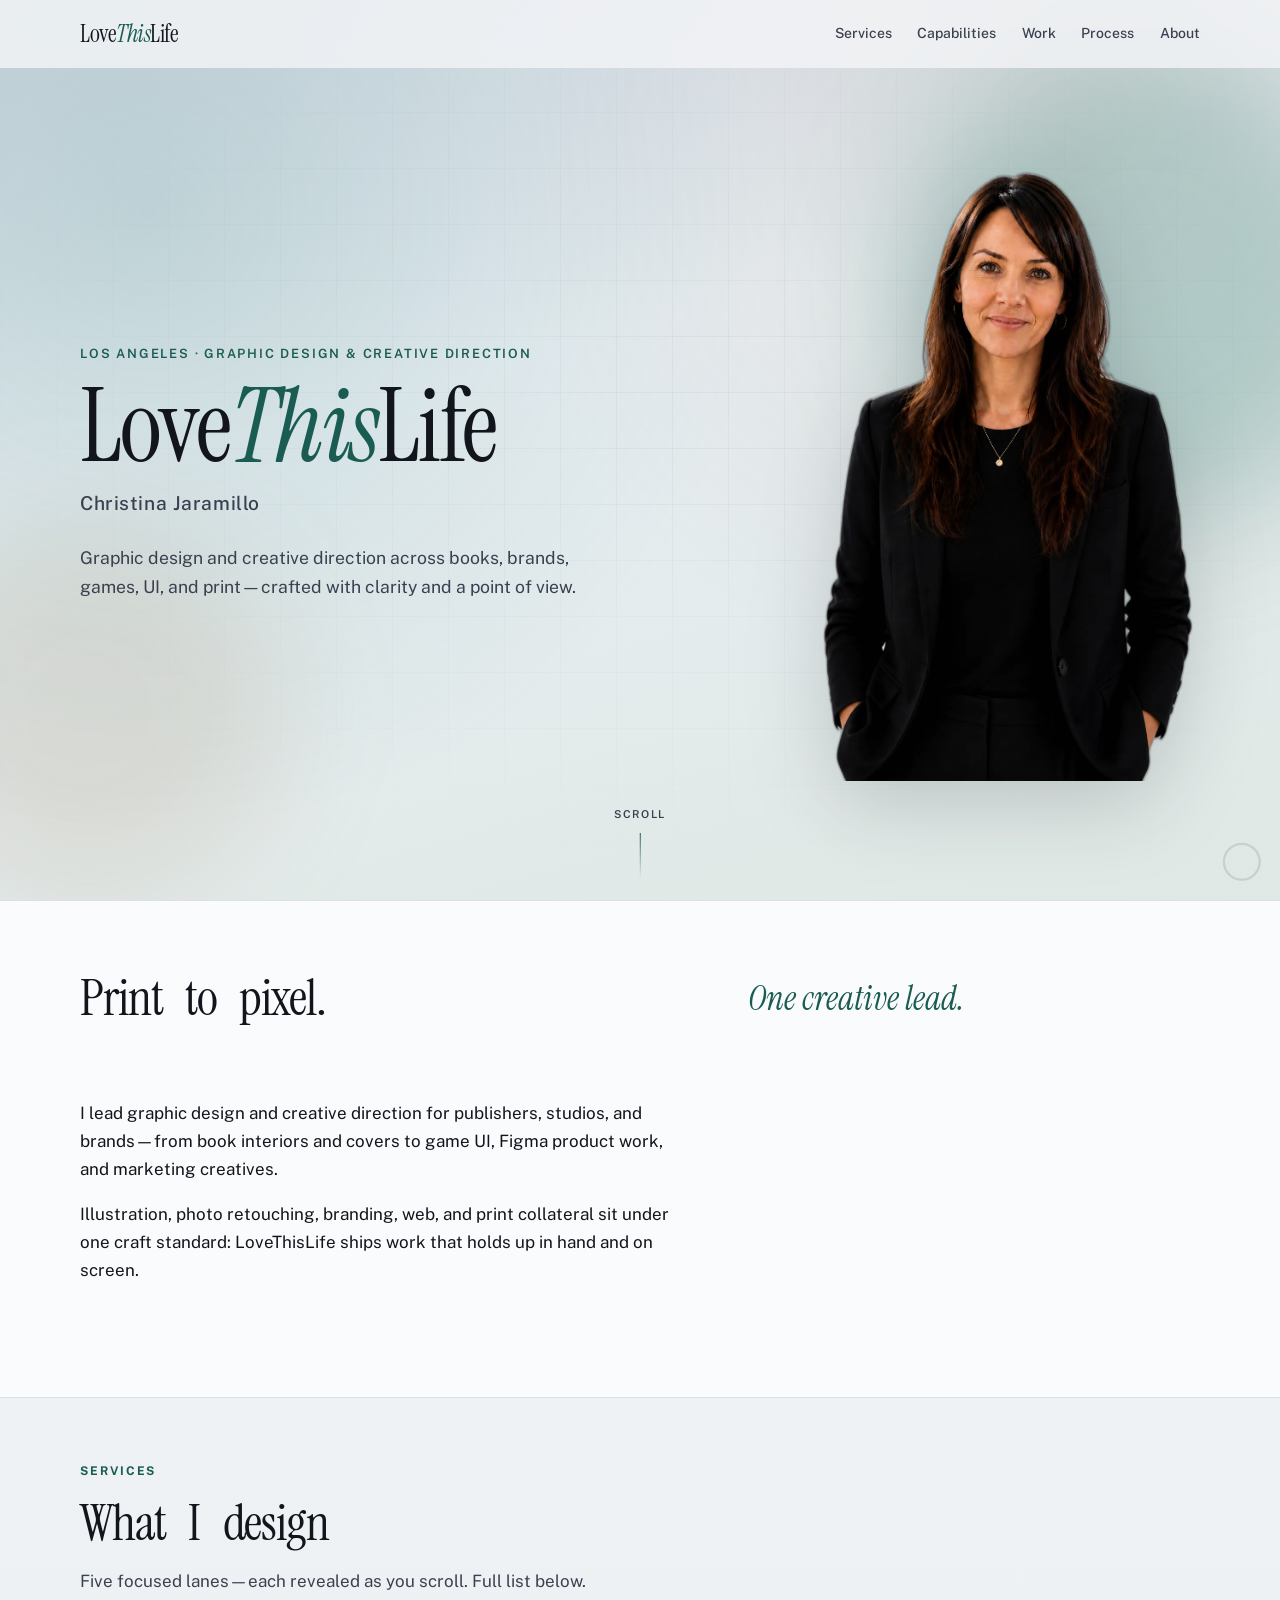
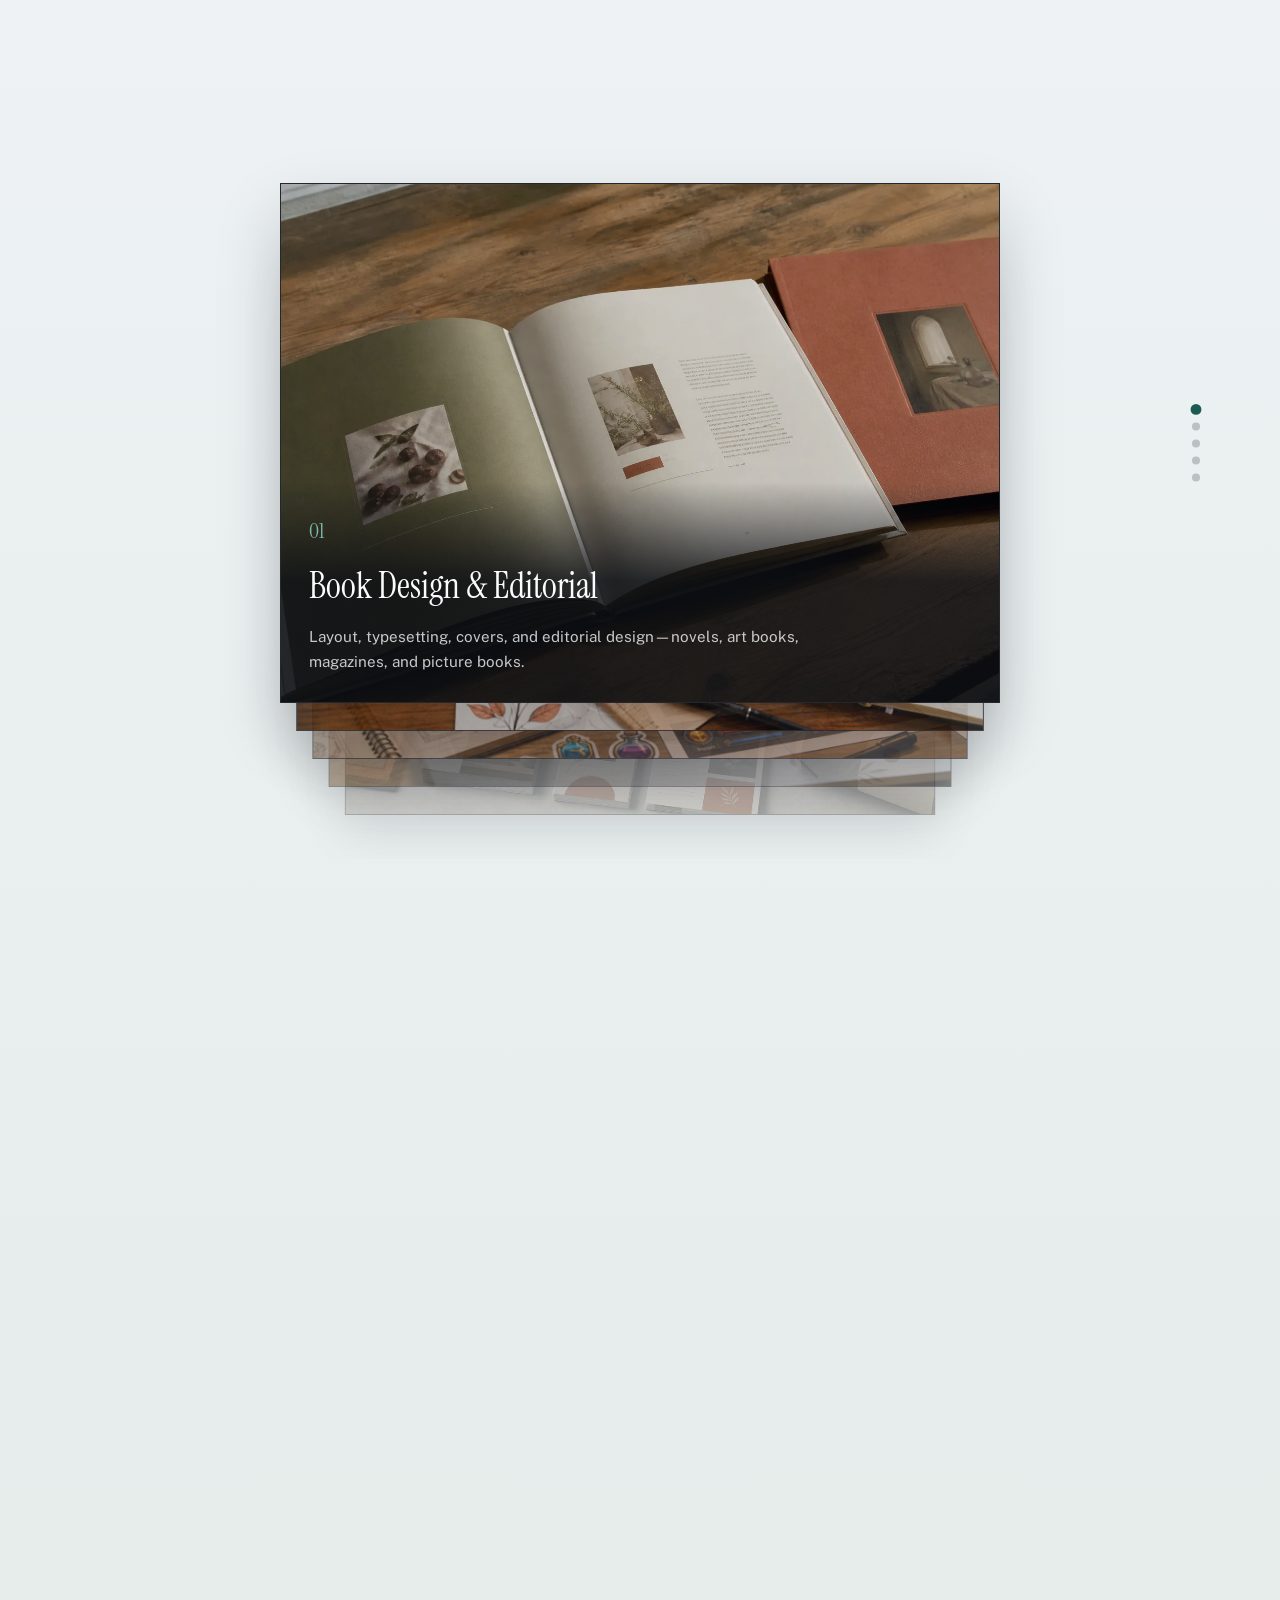
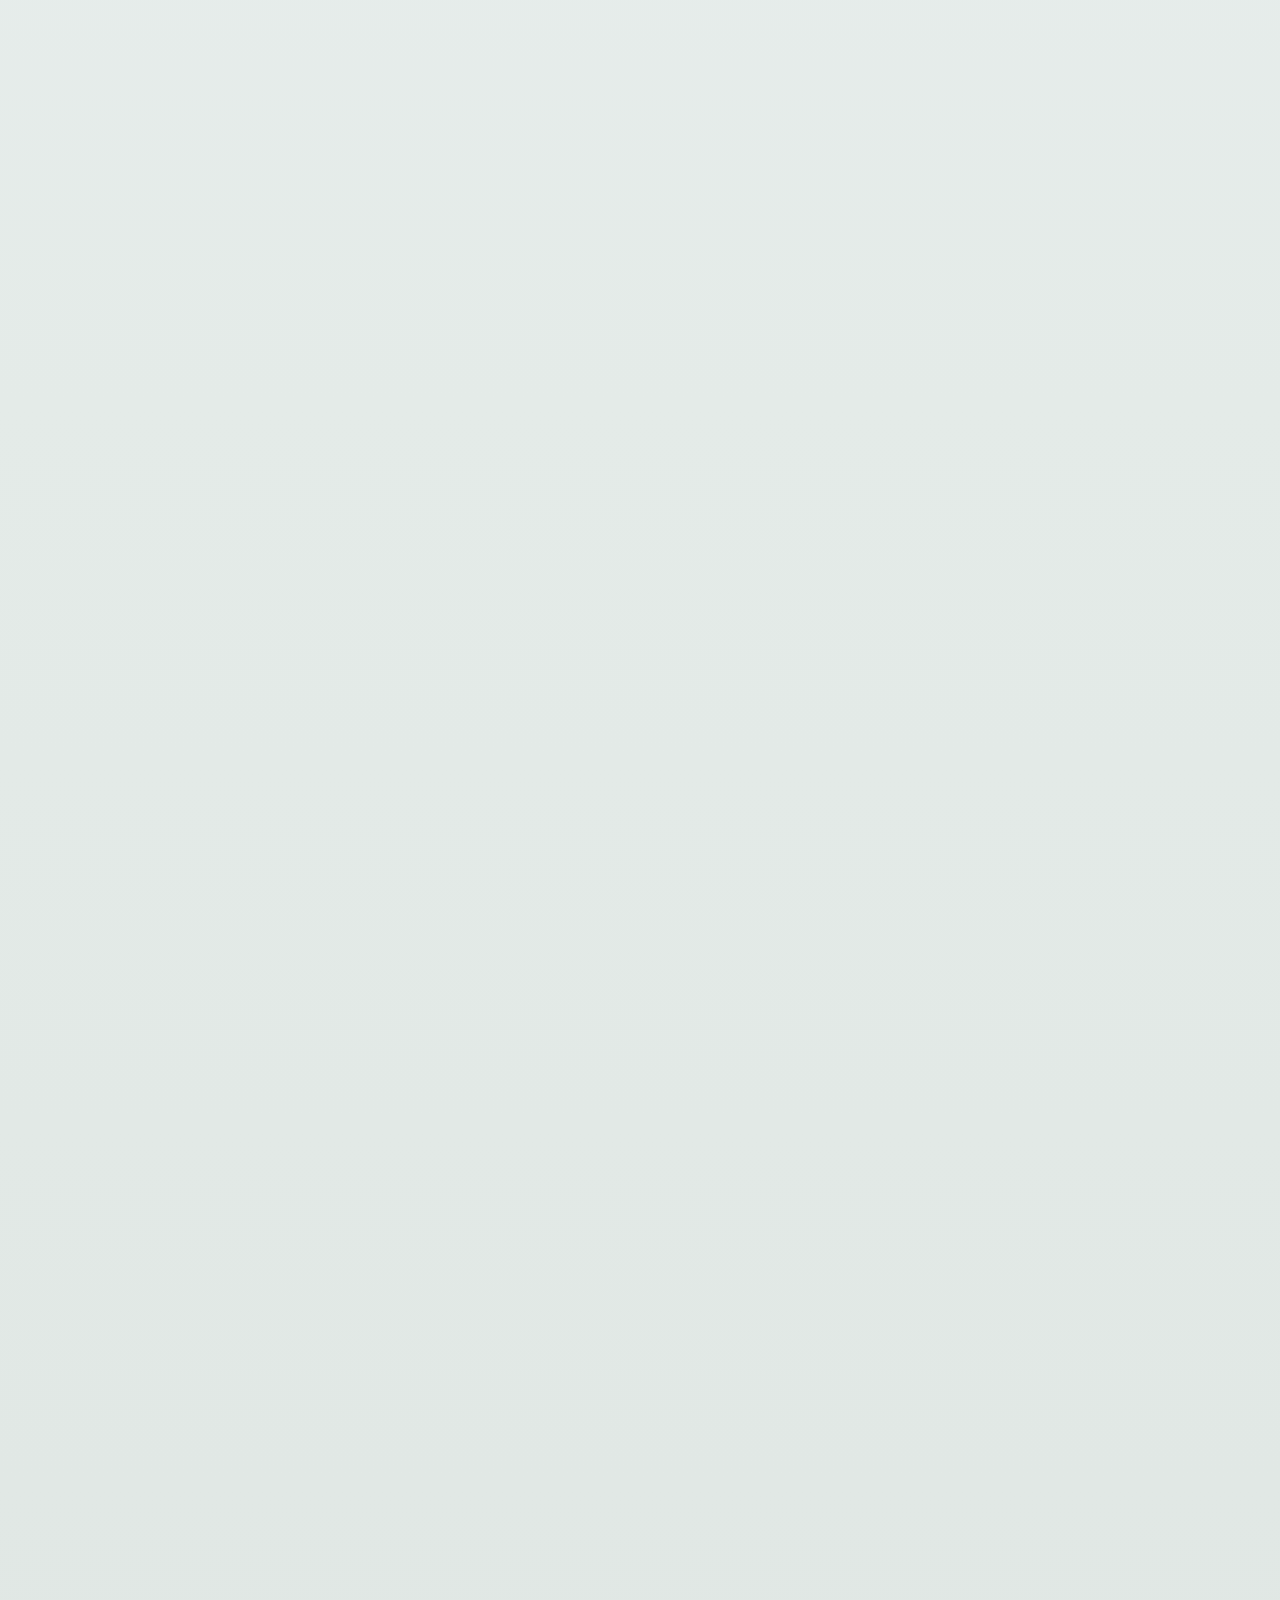
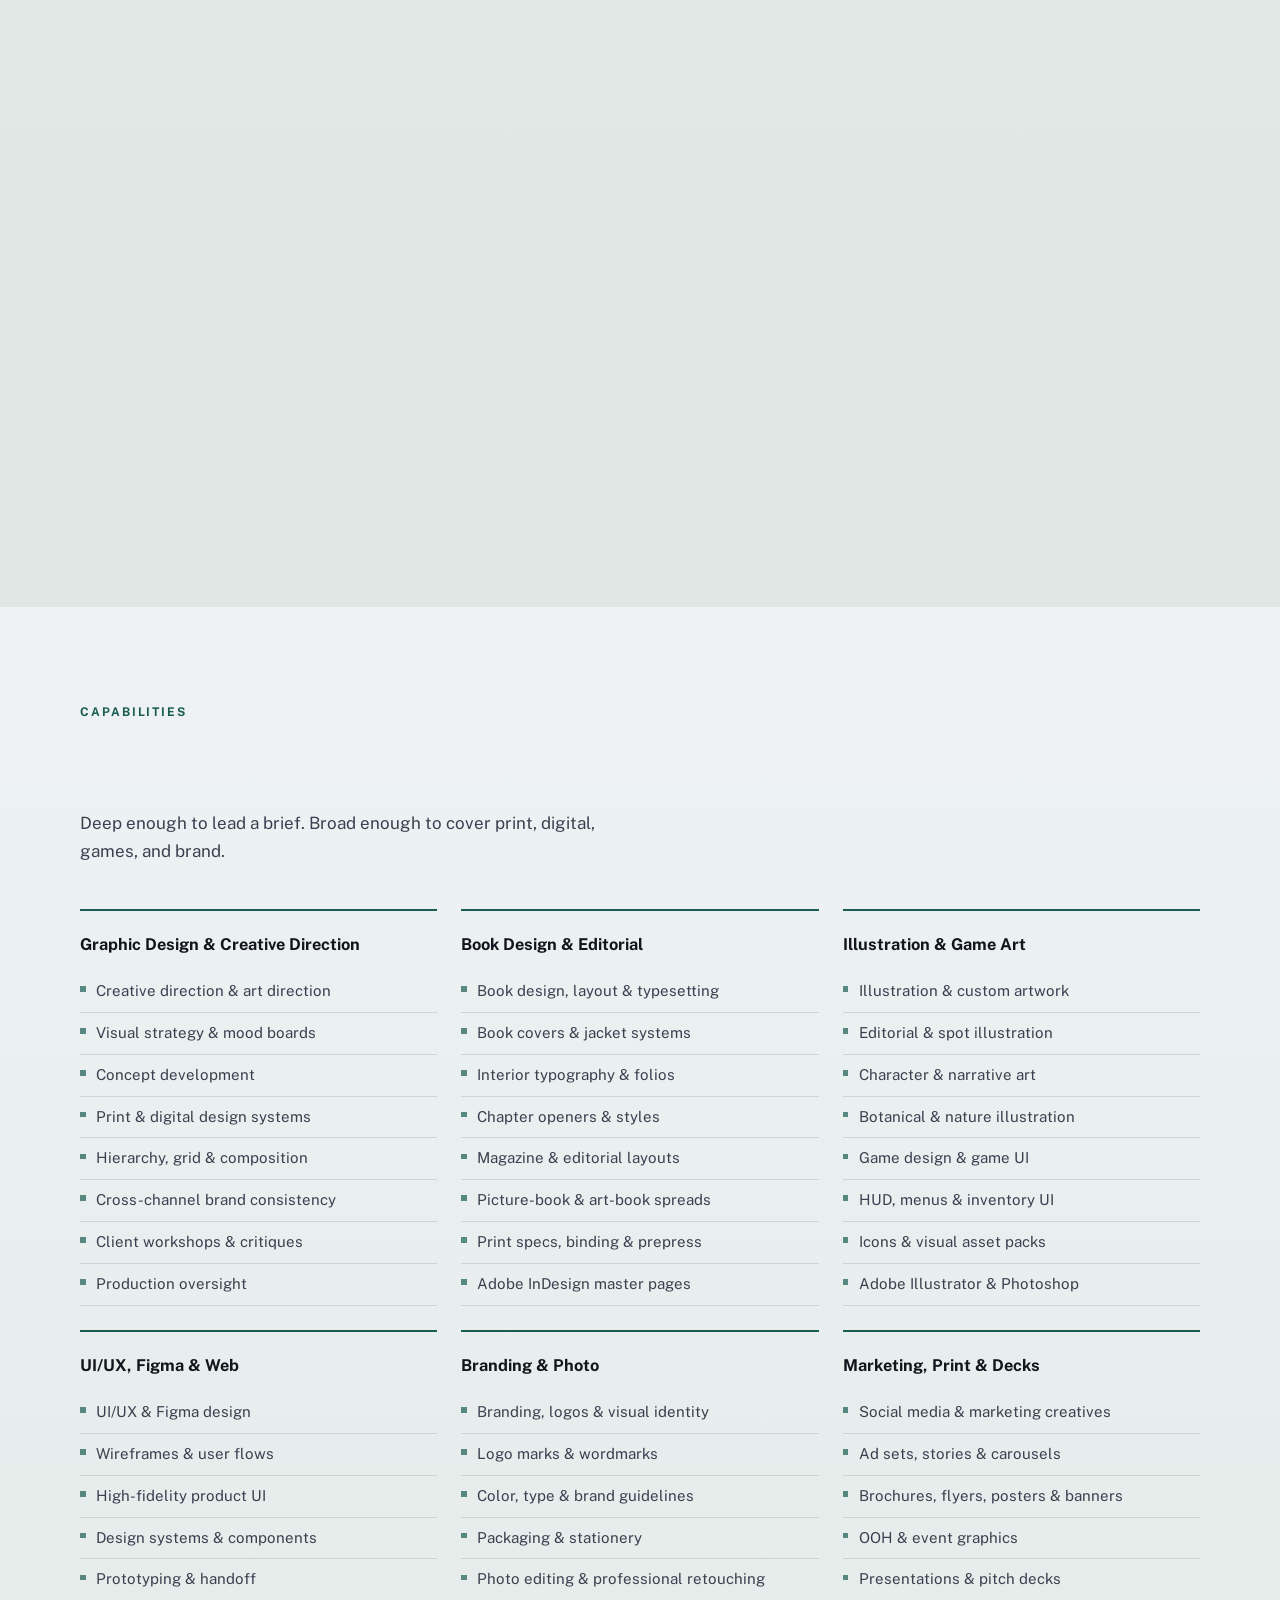
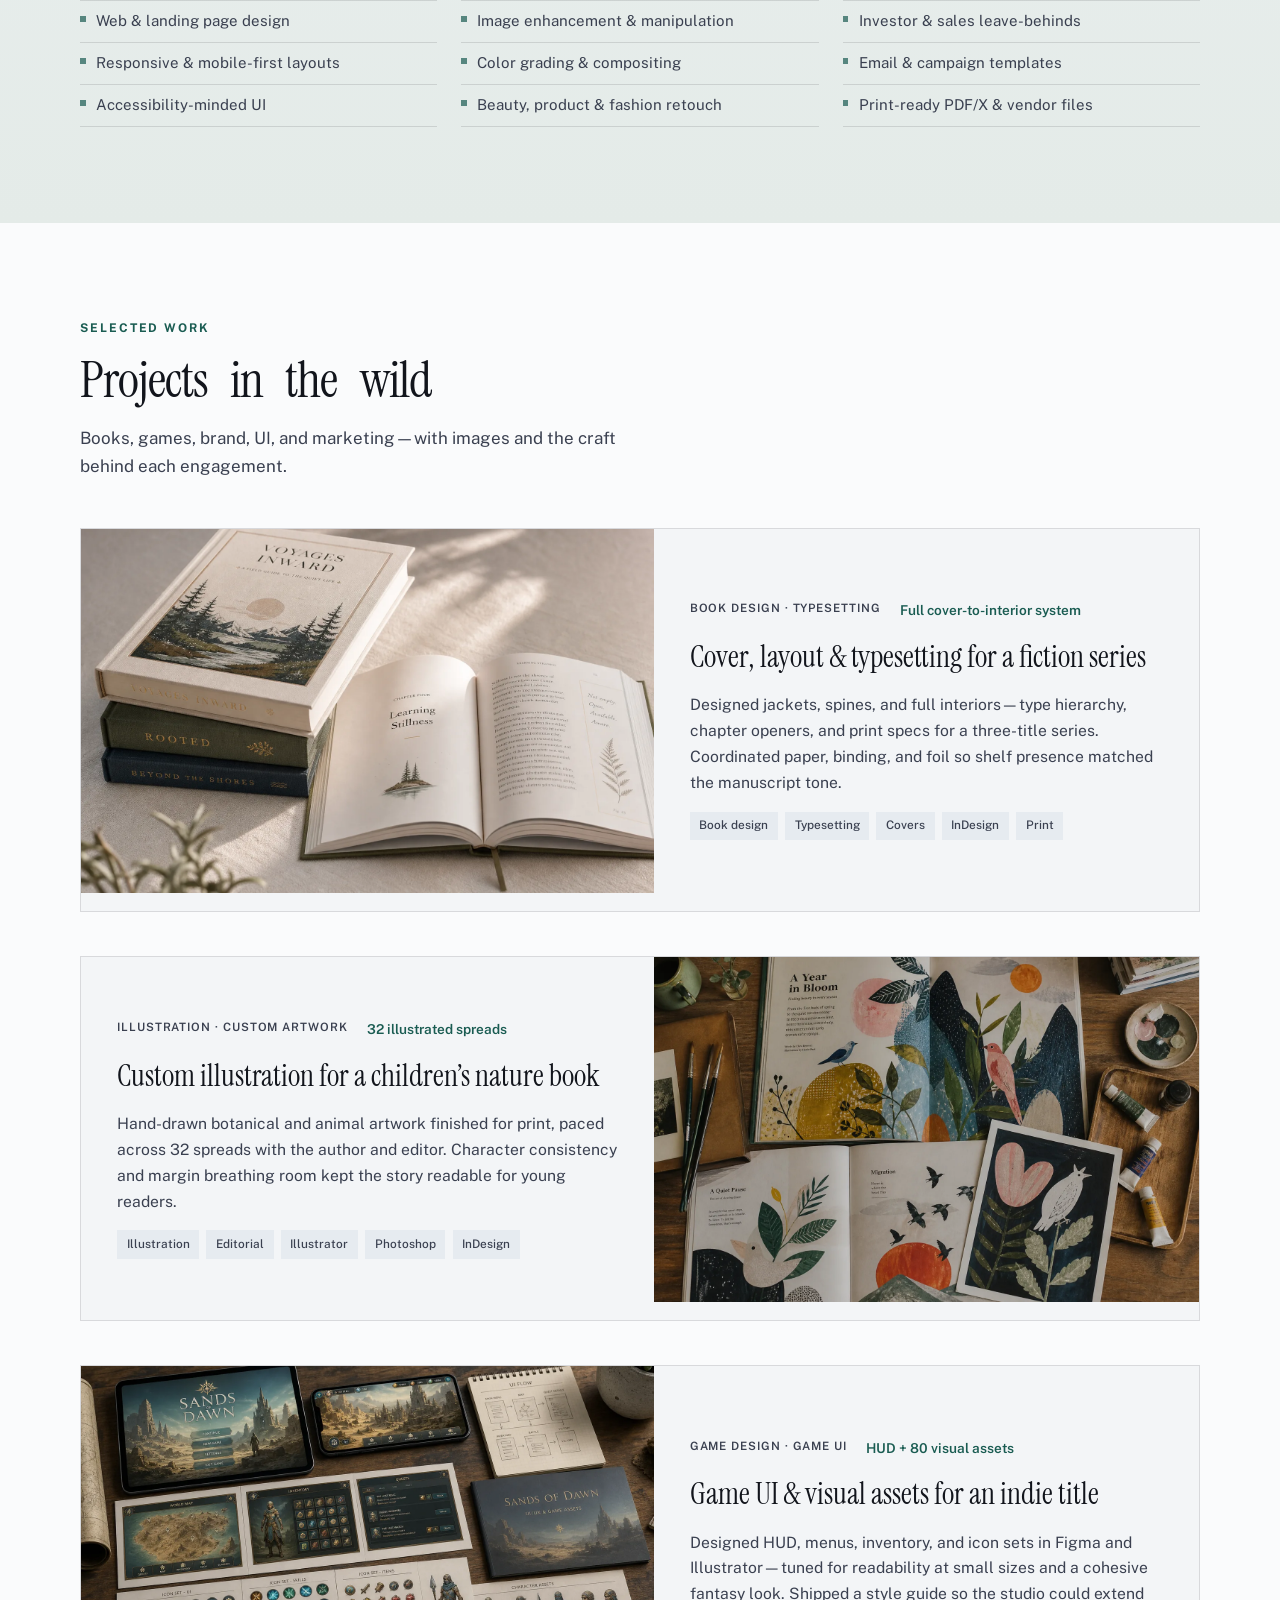
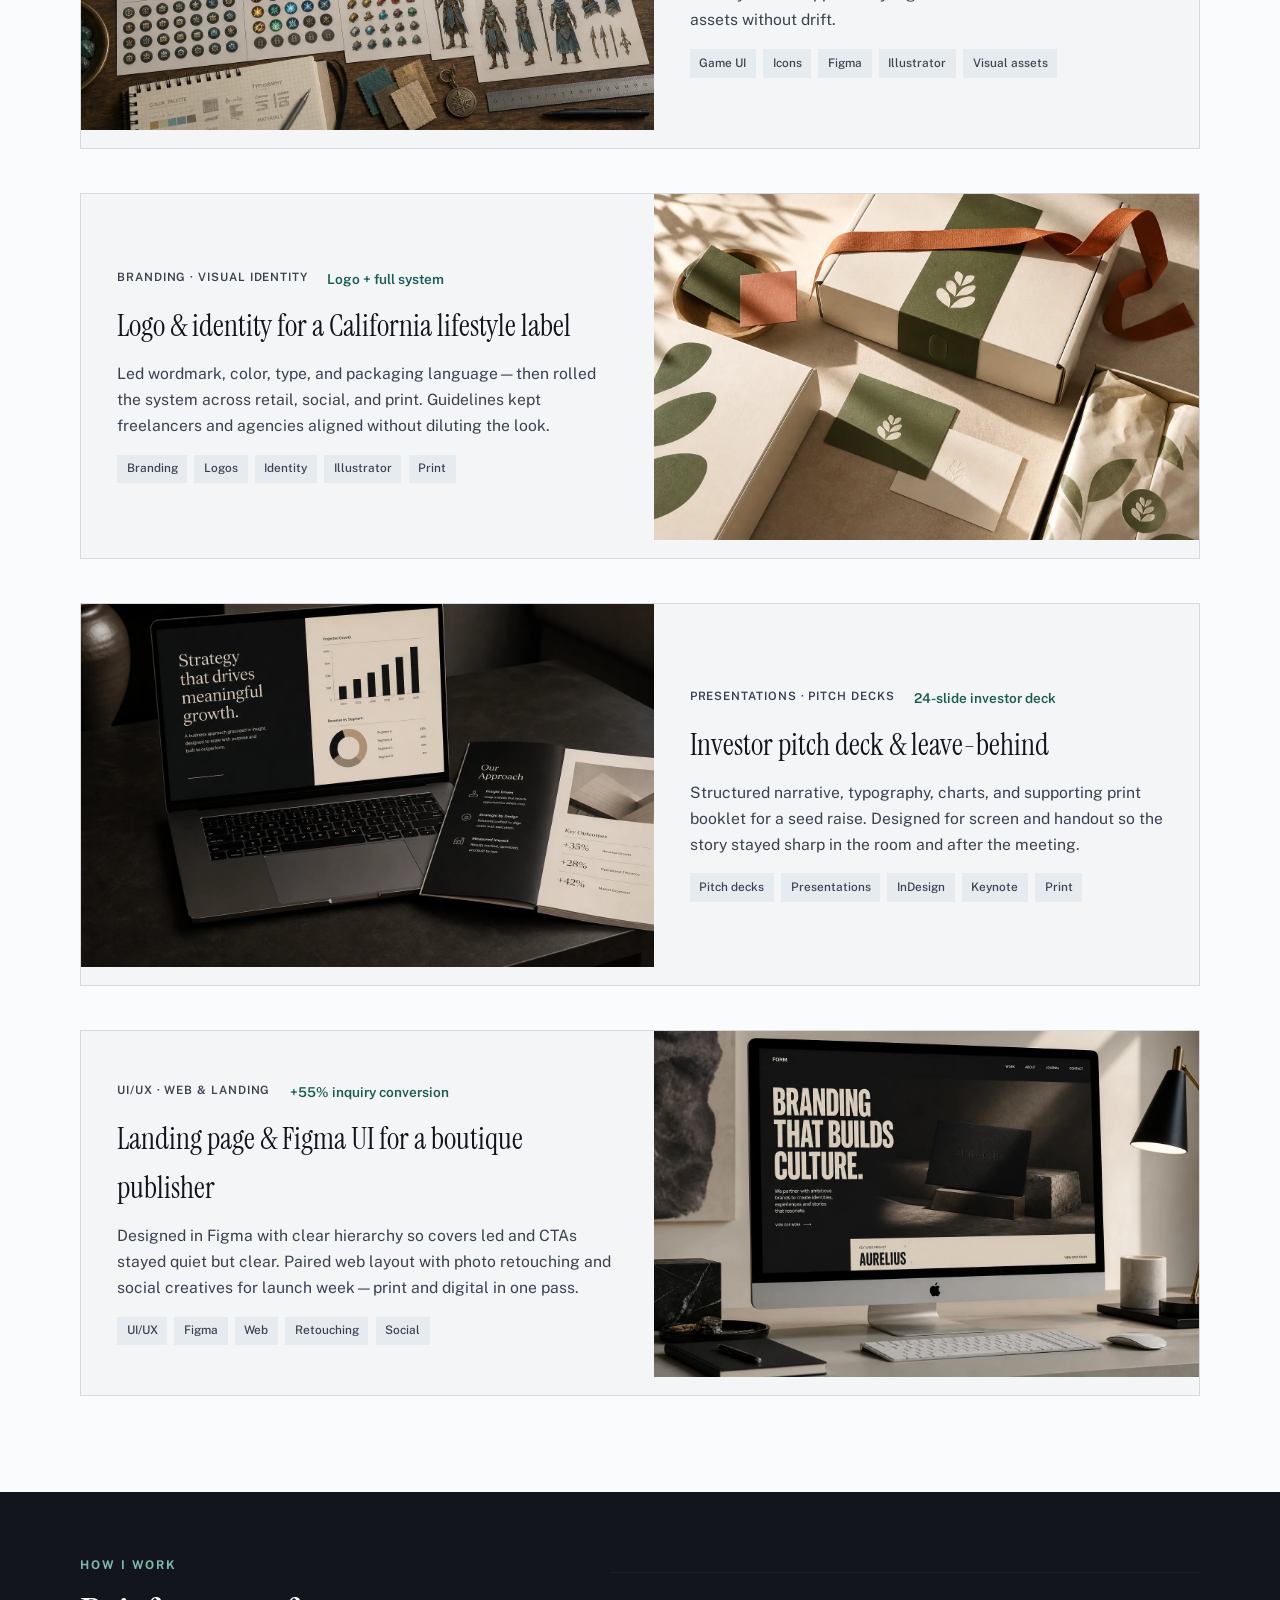
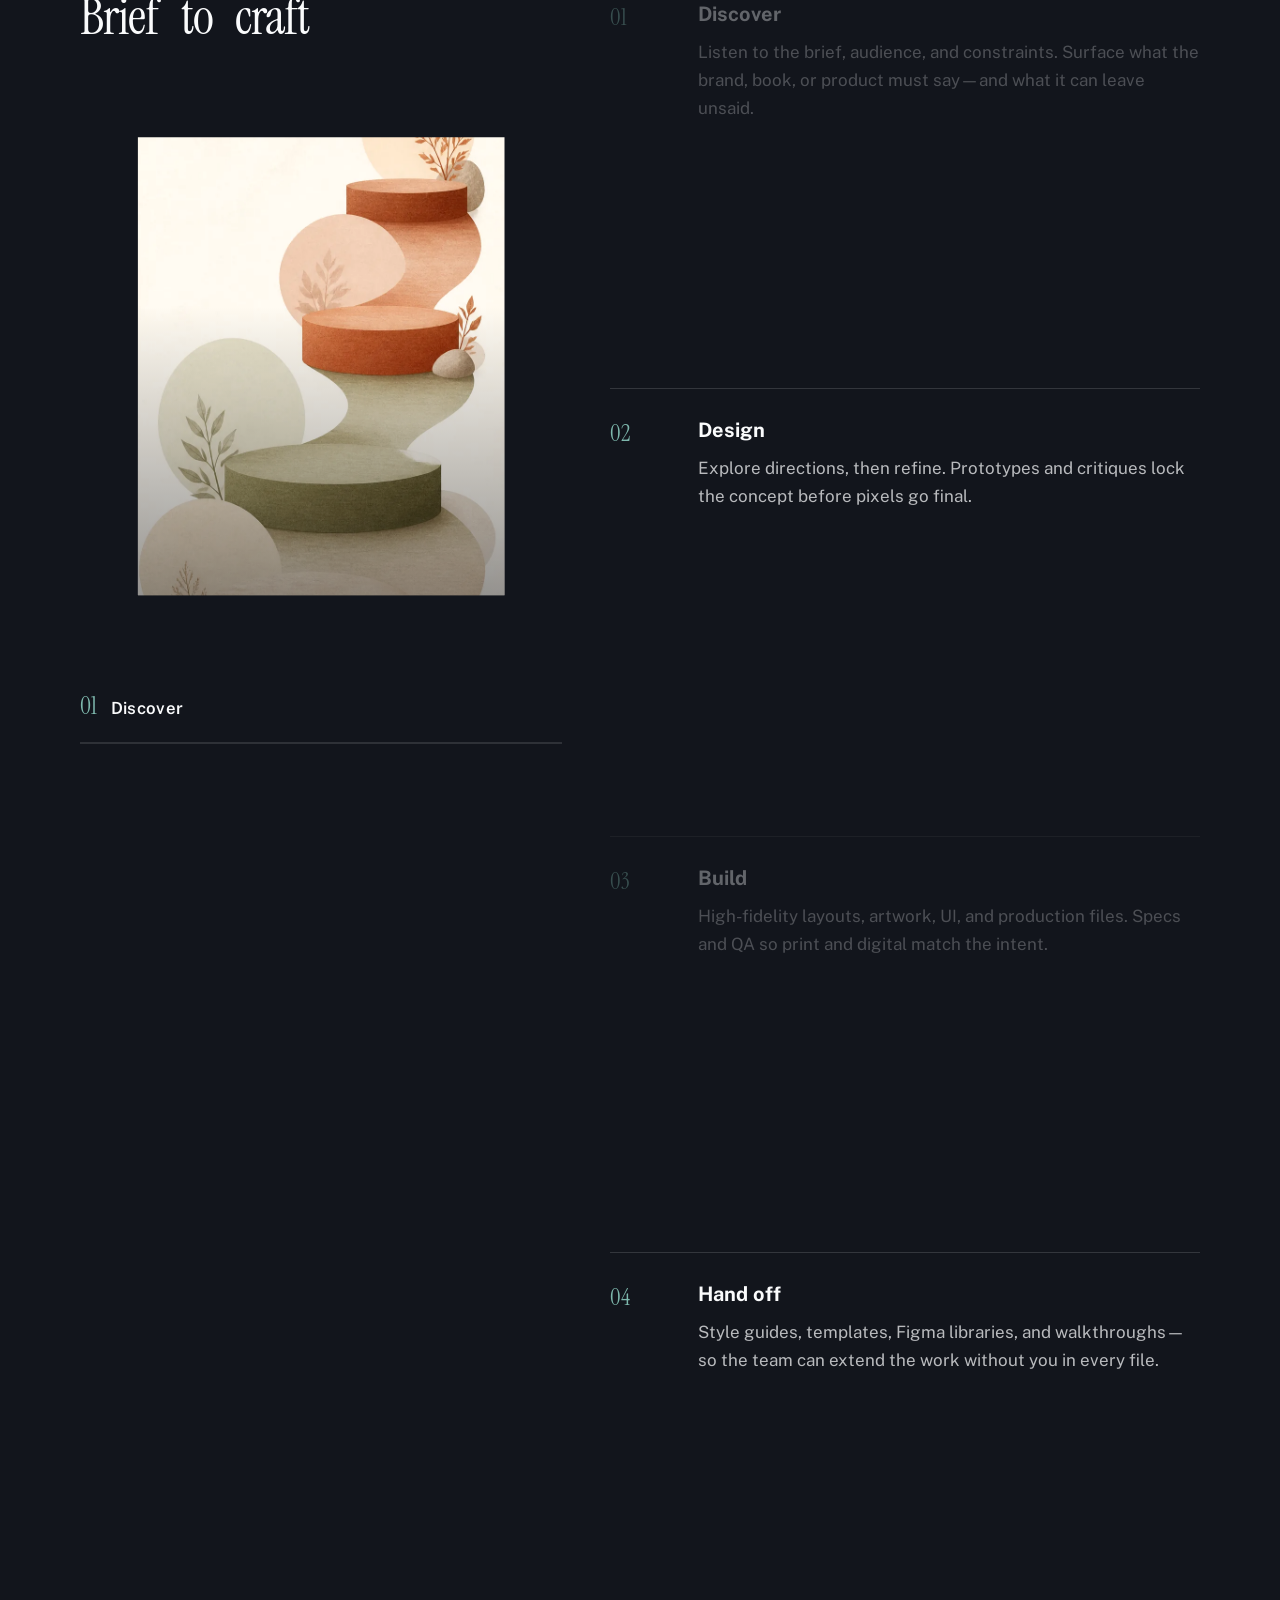
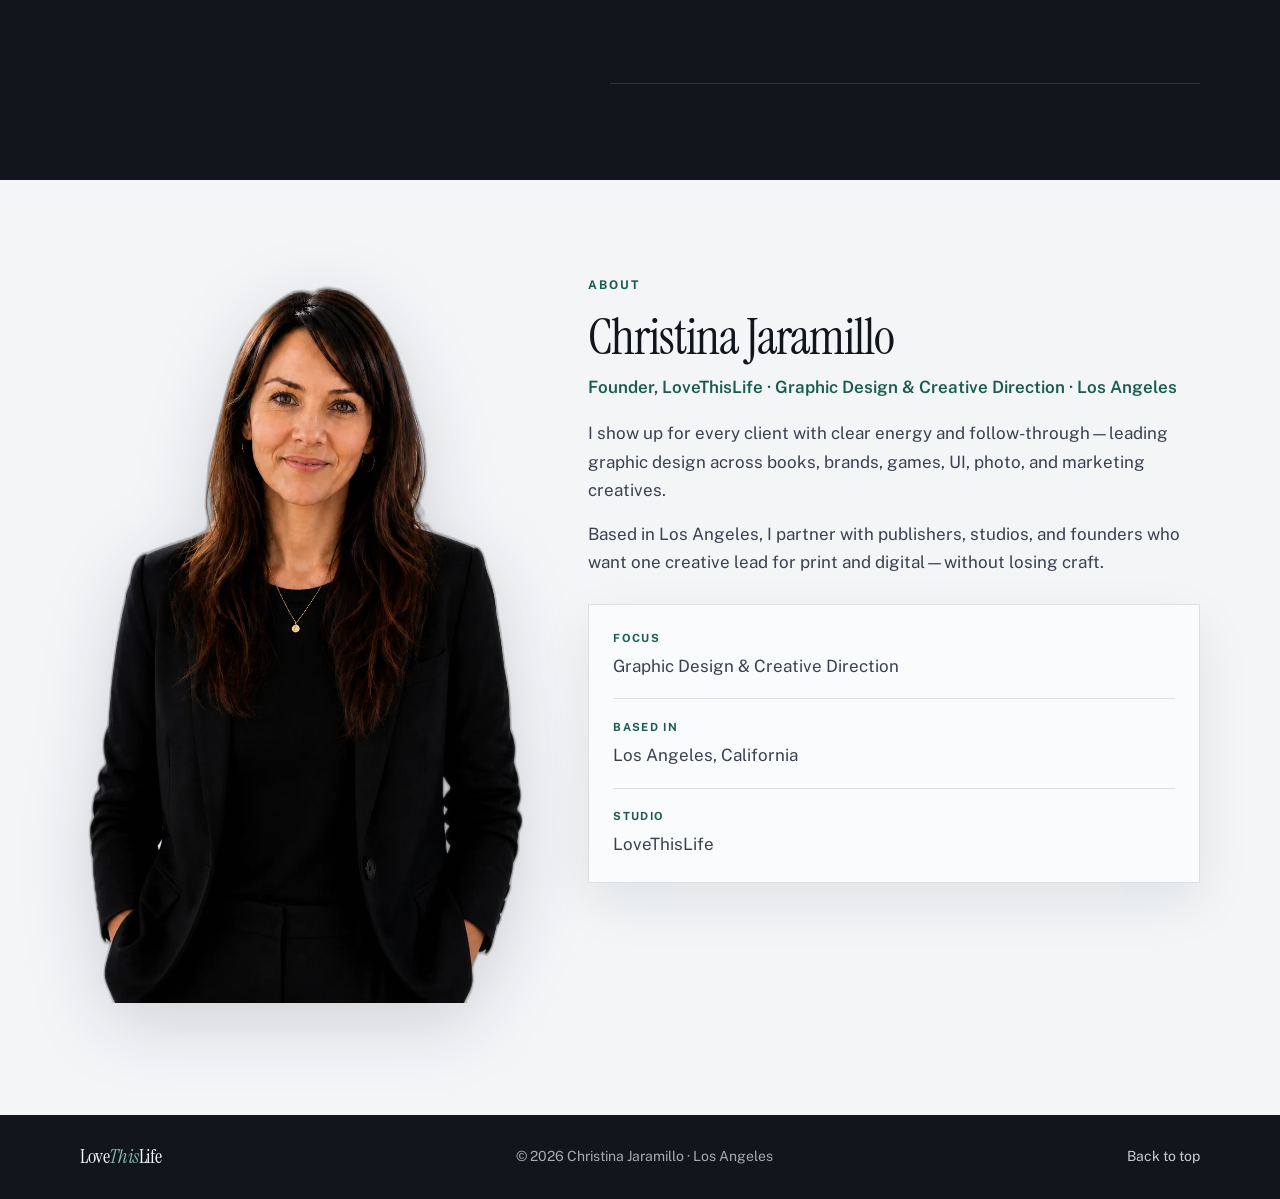
==== index.html @ 8e06080e "Convert portfolio to graphic design & creative direction. Replace AI/automation content and assets w" ====
<!DOCTYPE html>
<html lang="en">
<head>
  <meta charset="UTF-8" />
  <meta name="viewport" content="width=device-width, initial-scale=1.0" />
  <title>Christina Jaramillo — LoveThisLife | Graphic Design &amp; Creative Direction · Los Angeles</title>
  <meta name="description" content="Christina Jaramillo of LoveThisLife — graphic design, book design, illustration, game UI, branding, UI/UX, photo retouching, and print &amp; digital creatives in Los Angeles." />
  <link rel="preconnect" href="https://fonts.googleapis.com" />
  <link rel="preconnect" href="https://fonts.gstatic.com" crossorigin />
  <link href="https://fonts.googleapis.com/css2?family=Instrument+Serif:ital@0;1&family=Public+Sans:ital,wght@0,300;0,400;0,500;0,600;0,700;1,400&display=swap" rel="stylesheet" />
  <link rel="icon" href="assets/favicon.svg" type="image/svg+xml" />
  <link rel="icon" href="assets/favicon.ico" sizes="any" />
  <link rel="icon" href="assets/favicon-32.webp" type="image/webp" sizes="32x32" />
  <link rel="apple-touch-icon" href="assets/apple-touch-icon.webp" />
  <link rel="stylesheet" href="styles.css" />
</head>
<body>
  <a class="skip-link" href="#main">Skip to content</a>
  <div class="progress" aria-hidden="true"><div class="progress__fill" id="progress-fill"></div></div>
  <div class="progress-radial" aria-hidden="true">
    <svg viewBox="0 0 36 36">
      <circle class="progress-radial__track" cx="18" cy="18" r="15.5" />
      <circle class="progress-radial__value" id="progress-radial" cx="18" cy="18" r="15.5" />
    </svg>
  </div>

  <header class="site-header" id="top">
    <div class="header-inner">
      <a class="logo" href="#top" aria-label="LoveThisLife home">
        <span class="logo-word">Love<span>This</span>Life</span>
      </a>
      <nav class="nav" aria-label="Primary">
        <a href="#solutions">Services</a>
        <a href="#skills">Capabilities</a>
        <a href="#experience">Work</a>
        <a href="#process">Process</a>
        <a href="#about">About</a>
      </nav>
      <button class="nav-toggle" type="button" aria-expanded="false" aria-controls="mobile-nav" aria-label="Open menu">
        <span></span><span></span>
      </button>
    </div>
    <nav class="mobile-nav" id="mobile-nav" hidden>
      <a href="#solutions">Services</a>
      <a href="#skills">Capabilities</a>
      <a href="#experience">Work</a>
      <a href="#process">Process</a>
      <a href="#about">About</a>
    </nav>
  </header>

  <main id="main">
    <section class="hero">
      <div class="hero-bg" aria-hidden="true" data-parallax>
        <div class="hero-mesh" data-speed="-0.2"></div>
        <div class="hero-grid" data-speed="-0.08"></div>
        <div class="hero-orb hero-orb--a" data-speed="0.12"></div>
        <div class="hero-orb hero-orb--b" data-speed="0.18"></div>
      </div>
      <div class="hero-layout">
        <div class="hero-copy reveal">
          <p class="hero-location">Los Angeles · Graphic Design &amp; Creative Direction</p>
          <h1 class="hero-brand">Love<span>This</span>Life</h1>
          <p class="hero-name">Christina Jaramillo</p>
          <p class="hero-lede">Graphic design and creative direction across books, brands, games, UI, and print—crafted with clarity and a point of view.</p>
        </div>
        <figure class="hero-portrait reveal">
          <img src="assets/christina-jaramillo-portrait.webp?v=16" alt="Christina Jaramillo" width="800" height="1200" />
        </figure>
      </div>
      <div class="hero-scroll" aria-hidden="true">
        <span>Scroll</span>
        <div class="hero-scroll__line"></div>
      </div>
    </section>

    <section class="intro section">
      <div class="container intro-grid">
        <h2 class="section-title kinetic reveal" data-kinetic>Print to pixel.</h2>
        <p class="intro-sub reveal">One creative lead.</p>
        <div class="intro-copy reveal">
          <p>I lead graphic design and creative direction for publishers, studios, and brands—from book interiors and covers to game UI, Figma product work, and marketing creatives.</p>
          <p>Illustration, photo retouching, branding, web, and print collateral sit under one craft standard: LoveThisLife ships work that holds up in hand and on screen.</p>
        </div>
      </div>
    </section>

    <section class="stack-scroll" id="solutions" aria-labelledby="solutions-heading">
      <div class="stack-scroll__intro container">
        <p class="eyebrow reveal">Services</p>
        <h2 id="solutions-heading" class="section-title kinetic reveal" data-kinetic>What I design</h2>
        <p class="section-lede reveal">Five focused lanes—each revealed as you scroll. Full list below.</p>
      </div>
      <div class="stack-scroll__stage" id="stack-stage">
        <div class="stack-scroll__sticky">
          <div class="stack-scroll__deck" id="stack-deck">
            <article class="stack-card" data-index="0">
              <img src="assets/solution-book-design.webp" alt="" loading="lazy" />
              <div class="stack-card__copy">
                <span>01</span>
                <h3>Book Design &amp; Editorial</h3>
                <p>Layout, typesetting, covers, and editorial design—novels, art books, magazines, and picture books.</p>
              </div>
            </article>
            <article class="stack-card" data-index="1">
              <img src="assets/solution-illustration.webp" alt="" loading="lazy" />
              <div class="stack-card__copy">
                <span>02</span>
                <h3>Illustration &amp; Custom Artwork</h3>
                <p>Editorial, character, botanical, and spot illustration—handcrafted artwork finished for print and digital.</p>
              </div>
            </article>
            <article class="stack-card" data-index="2">
              <img src="assets/solution-game-design.webp" alt="" loading="lazy" />
              <div class="stack-card__copy">
                <span>03</span>
                <h3>Game Design &amp; Game UI</h3>
                <p>Game UI, HUD systems, icons, and visual assets that feel playable and on-world.</p>
              </div>
            </article>
            <article class="stack-card" data-index="3">
              <img src="assets/solution-product-ui.webp" alt="" loading="lazy" />
              <div class="stack-card__copy">
                <span>04</span>
                <h3>UI/UX, Figma &amp; Web</h3>
                <p>Product interfaces, Figma systems, and landing pages built for clarity and conversion.</p>
              </div>
            </article>
            <article class="stack-card" data-index="4">
              <img src="assets/solution-print-marketing.webp" alt="" loading="lazy" />
              <div class="stack-card__copy">
                <span>05</span>
                <h3>Brand, Photo &amp; Marketing</h3>
                <p>Logos, retouching, social creatives, brochures, posters, banners, and pitch decks—print and digital.</p>
              </div>
            </article>
          </div>
          <div class="stack-scroll__dots" id="stack-dots" aria-hidden="true"></div>
        </div>
      </div>
    </section>

    <section class="section skills" id="skills">
      <div class="container">
        <p class="eyebrow reveal">Capabilities</p>
        <h2 class="section-title reveal">Skills &amp; craft</h2>
        <p class="section-lede reveal">Deep enough to lead a brief. Broad enough to cover print, digital, games, and brand.</p>

        <div class="skills-grid">
          <div class="skill-group reveal">
            <h3>Graphic Design &amp; Creative Direction</h3>
            <ul>
              <li>Creative direction &amp; art direction</li>
              <li>Visual strategy &amp; mood boards</li>
              <li>Concept development</li>
              <li>Print &amp; digital design systems</li>
              <li>Hierarchy, grid &amp; composition</li>
              <li>Cross-channel brand consistency</li>
              <li>Client workshops &amp; critiques</li>
              <li>Production oversight</li>
            </ul>
          </div>
          <div class="skill-group reveal">
            <h3>Book Design &amp; Editorial</h3>
            <ul>
              <li>Book design, layout &amp; typesetting</li>
              <li>Book covers &amp; jacket systems</li>
              <li>Interior typography &amp; folios</li>
              <li>Chapter openers &amp; styles</li>
              <li>Magazine &amp; editorial layouts</li>
              <li>Picture-book &amp; art-book spreads</li>
              <li>Print specs, binding &amp; prepress</li>
              <li>Adobe InDesign master pages</li>
            </ul>
          </div>
          <div class="skill-group reveal">
            <h3>Illustration &amp; Game Art</h3>
            <ul>
              <li>Illustration &amp; custom artwork</li>
              <li>Editorial &amp; spot illustration</li>
              <li>Character &amp; narrative art</li>
              <li>Botanical &amp; nature illustration</li>
              <li>Game design &amp; game UI</li>
              <li>HUD, menus &amp; inventory UI</li>
              <li>Icons &amp; visual asset packs</li>
              <li>Adobe Illustrator &amp; Photoshop</li>
            </ul>
          </div>
          <div class="skill-group reveal">
            <h3>UI/UX, Figma &amp; Web</h3>
            <ul>
              <li>UI/UX &amp; Figma design</li>
              <li>Wireframes &amp; user flows</li>
              <li>High-fidelity product UI</li>
              <li>Design systems &amp; components</li>
              <li>Prototyping &amp; handoff</li>
              <li>Web &amp; landing page design</li>
              <li>Responsive &amp; mobile-first layouts</li>
              <li>Accessibility-minded UI</li>
            </ul>
          </div>
          <div class="skill-group reveal">
            <h3>Branding &amp; Photo</h3>
            <ul>
              <li>Branding, logos &amp; visual identity</li>
              <li>Logo marks &amp; wordmarks</li>
              <li>Color, type &amp; brand guidelines</li>
              <li>Packaging &amp; stationery</li>
              <li>Photo editing &amp; professional retouching</li>
              <li>Image enhancement &amp; manipulation</li>
              <li>Color grading &amp; compositing</li>
              <li>Beauty, product &amp; fashion retouch</li>
            </ul>
          </div>
          <div class="skill-group reveal">
            <h3>Marketing, Print &amp; Decks</h3>
            <ul>
              <li>Social media &amp; marketing creatives</li>
              <li>Ad sets, stories &amp; carousels</li>
              <li>Brochures, flyers, posters &amp; banners</li>
              <li>OOH &amp; event graphics</li>
              <li>Presentations &amp; pitch decks</li>
              <li>Investor &amp; sales leave-behinds</li>
              <li>Email &amp; campaign templates</li>
              <li>Print-ready PDF/X &amp; vendor files</li>
            </ul>
          </div>
        </div>
      </div>
    </section>

    <section class="section work" id="experience">
      <div class="container">
        <p class="eyebrow reveal">Selected work</p>
        <h2 class="section-title kinetic reveal" data-kinetic>Projects in the wild</h2>
        <p class="section-lede reveal">Books, games, brand, UI, and marketing—with images and the craft behind each engagement.</p>

        <div class="projects">
          <article class="project reveal">
            <figure class="project-media">
              <img src="assets/project-book-design.webp" alt="Hardcover book covers and interior typography spreads" loading="lazy" />
            </figure>
            <div class="project-body">
              <div class="work-meta">
                <span class="work-tag">Book Design · Typesetting</span>
                <span class="work-result">Full cover-to-interior system</span>
              </div>
              <h3>Cover, layout &amp; typesetting for a fiction series</h3>
              <p>Designed jackets, spines, and full interiors—type hierarchy, chapter openers, and print specs for a three-title series. Coordinated paper, binding, and foil so shelf presence matched the manuscript tone.</p>
              <ul class="work-stack"><li>Book design</li><li>Typesetting</li><li>Covers</li><li>InDesign</li><li>Print</li></ul>
            </div>
          </article>

          <article class="project reveal">
            <figure class="project-media">
              <img src="assets/project-illustration.webp" alt="Editorial botanical and narrative illustration series" loading="lazy" />
            </figure>
            <div class="project-body">
              <div class="work-meta">
                <span class="work-tag">Illustration · Custom Artwork</span>
                <span class="work-result">32 illustrated spreads</span>
              </div>
              <h3>Custom illustration for a children’s nature book</h3>
              <p>Hand-drawn botanical and animal artwork finished for print, paced across 32 spreads with the author and editor. Character consistency and margin breathing room kept the story readable for young readers.</p>
              <ul class="work-stack"><li>Illustration</li><li>Editorial</li><li>Illustrator</li><li>Photoshop</li><li>InDesign</li></ul>
            </div>
          </article>

          <article class="project reveal">
            <figure class="project-media">
              <img src="assets/project-game-ui.webp" alt="Game UI screens, HUD, and visual asset sheets" loading="lazy" />
            </figure>
            <div class="project-body">
              <div class="work-meta">
                <span class="work-tag">Game Design · Game UI</span>
                <span class="work-result">HUD + 80 visual assets</span>
              </div>
              <h3>Game UI &amp; visual assets for an indie title</h3>
              <p>Designed HUD, menus, inventory, and icon sets in Figma and Illustrator—tuned for readability at small sizes and a cohesive fantasy look. Shipped a style guide so the studio could extend assets without drift.</p>
              <ul class="work-stack"><li>Game UI</li><li>Icons</li><li>Figma</li><li>Illustrator</li><li>Visual assets</li></ul>
            </div>
          </article>

          <article class="project reveal">
            <figure class="project-media">
              <img src="assets/project-lifestyle-brand.webp" alt="Brand identity system on packaging and stationery" loading="lazy" />
            </figure>
            <div class="project-body">
              <div class="work-meta">
                <span class="work-tag">Branding · Visual Identity</span>
                <span class="work-result">Logo + full system</span>
              </div>
              <h3>Logo &amp; identity for a California lifestyle label</h3>
              <p>Led wordmark, color, type, and packaging language—then rolled the system across retail, social, and print. Guidelines kept freelancers and agencies aligned without diluting the look.</p>
              <ul class="work-stack"><li>Branding</li><li>Logos</li><li>Identity</li><li>Illustrator</li><li>Print</li></ul>
            </div>
          </article>

          <article class="project reveal">
            <figure class="project-media">
              <img src="assets/project-pitch-deck.webp" alt="Pitch deck and presentation design on laptop and print" loading="lazy" />
            </figure>
            <div class="project-body">
              <div class="work-meta">
                <span class="work-tag">Presentations · Pitch Decks</span>
                <span class="work-result">24-slide investor deck</span>
              </div>
              <h3>Investor pitch deck &amp; leave-behind</h3>
              <p>Structured narrative, typography, charts, and supporting print booklet for a seed raise. Designed for screen and handout so the story stayed sharp in the room and after the meeting.</p>
              <ul class="work-stack"><li>Pitch decks</li><li>Presentations</li><li>InDesign</li><li>Keynote</li><li>Print</li></ul>
            </div>
          </article>

          <article class="project reveal">
            <figure class="project-media">
              <img src="assets/project-studio-web.webp" alt="Web and landing page design on desktop screen" loading="lazy" />
            </figure>
            <div class="project-body">
              <div class="work-meta">
                <span class="work-tag">UI/UX · Web &amp; Landing</span>
                <span class="work-result">+55% inquiry conversion</span>
              </div>
              <h3>Landing page &amp; Figma UI for a boutique publisher</h3>
              <p>Designed in Figma with clear hierarchy so covers led and CTAs stayed quiet but clear. Paired web layout with photo retouching and social creatives for launch week—print and digital in one pass.</p>
              <ul class="work-stack"><li>UI/UX</li><li>Figma</li><li>Web</li><li>Retouching</li><li>Social</li></ul>
            </div>
          </article>
        </div>
      </div>
    </section>

    <section class="section process" id="process">
      <div class="container process-layout">
        <div class="process-pin">
          <p class="eyebrow">How I work</p>
          <h2 class="section-title kinetic" data-kinetic>Brief to craft</h2>
          <figure class="process-visual">
            <img src="assets/process-path.webp" alt="Abstract four-stage design process path" id="process-image" />
            <div class="process-visual__veil" id="process-veil"></div>
          </figure>
          <div class="process-stage" id="process-stage">
            <span class="process-stage__num">01</span>
            <p class="process-stage__label">Discover</p>
          </div>
          <div class="process-meter" aria-hidden="true"><div class="process-meter__fill" id="process-meter"></div></div>
        </div>
        <ol class="process-steps">
          <li data-stage="0" data-label="Discover" data-num="01">
            <span>01</span>
            <div>
              <h3>Discover</h3>
              <p>Listen to the brief, audience, and constraints. Surface what the brand, book, or product must say—and what it can leave unsaid.</p>
            </div>
          </li>
          <li data-stage="1" data-label="Design" data-num="02">
            <span>02</span>
            <div>
              <h3>Design</h3>
              <p>Explore directions, then refine. Prototypes and critiques lock the concept before pixels go final.</p>
            </div>
          </li>
          <li data-stage="2" data-label="Build" data-num="03">
            <span>03</span>
            <div>
              <h3>Build</h3>
              <p>High-fidelity layouts, artwork, UI, and production files. Specs and QA so print and digital match the intent.</p>
            </div>
          </li>
          <li data-stage="3" data-label="Hand off" data-num="04">
            <span>04</span>
            <div>
              <h3>Hand off</h3>
              <p>Style guides, templates, Figma libraries, and walkthroughs—so the team can extend the work without you in every file.</p>
            </div>
          </li>
        </ol>
      </div>
    </section>

    <section class="section about" id="about">
      <div class="container about-grid">
        <figure class="about-portrait reveal">
          <img src="assets/christina-jaramillo-portrait.webp?v=16" alt="Christina Jaramillo" width="800" height="1200" />
        </figure>
        <div class="about-copy reveal">
          <p class="eyebrow">About</p>
          <h2 class="section-title">Christina Jaramillo</h2>
          <p class="about-role">Founder, LoveThisLife · Graphic Design &amp; Creative Direction · Los Angeles</p>
          <p>I show up for every client with clear energy and follow-through—leading graphic design across books, brands, games, UI, photo, and marketing creatives.</p>
          <p>Based in Los Angeles, I partner with publishers, studios, and founders who want one creative lead for print and digital—without losing craft.</p>
          <aside class="about-aside">
            <dl>
              <div><dt>Focus</dt><dd>Graphic Design &amp; Creative Direction</dd></div>
              <div><dt>Based in</dt><dd>Los Angeles, California</dd></div>
              <div><dt>Studio</dt><dd>LoveThisLife</dd></div>
            </dl>
          </aside>
        </div>
      </div>
    </section>
  </main>

  <footer class="site-footer">
    <div class="container footer-inner">
      <span class="logo-word logo-word--footer">Love<span>This</span>Life</span>
      <p>© <span id="year"></span> Christina Jaramillo · Los Angeles</p>
      <a href="#top">Back to top</a>
    </div>
  </footer>

  <script src="script.js"></script>
</body>
</html>
---- styles.css ----
/* LoveThisLife — cohesive design portfolio */

:root {
  --ink: #12151c;
  --ink-soft: #3a4050;
  --mist: #e6ebf0;
  --paper: #f3f5f7;
  --white: #fafbfc;
  --teal: #1a5c52;
  --line: rgba(18, 21, 28, 0.12);
  --shadow: 0 20px 50px rgba(18, 21, 28, 0.08);
  --font-display: "Instrument Serif", Georgia, serif;
  --font-body: "Public Sans", system-ui, sans-serif;
  --max: 1120px;
  --header-h: 4.25rem;
  --ease: cubic-bezier(0.22, 1, 0.36, 1);
}

*, *::before, *::after { box-sizing: border-box; }
html { scroll-behavior: smooth; }
body {
  margin: 0;
  font-family: var(--font-body);
  font-size: 1.0625rem;
  line-height: 1.65;
  color: var(--ink);
  background: var(--paper);
  -webkit-font-smoothing: antialiased;
}
img { max-width: 100%; display: block; }
a { color: inherit; text-decoration: none; }
a:hover { color: var(--teal); }
.skip-link {
  position: absolute; left: 1rem; top: -100%; z-index: 100;
  padding: 0.75rem 1rem; background: var(--ink); color: var(--white);
}
.skip-link:focus { top: 1rem; }
.container { width: min(100% - 2.5rem, var(--max)); margin-inline: auto; }

.progress {
  position: fixed; top: 0; left: 0; right: 0; height: 2px; z-index: 60;
}
.progress__fill {
  height: 100%;
  width: 0%;
  background: linear-gradient(90deg, var(--teal), #9a7b52);
}
.progress-radial {
  position: fixed;
  right: 1.1rem;
  bottom: 1.1rem;
  z-index: 55;
  width: 2.6rem;
  height: 2.6rem;
  opacity: 0.9;
  pointer-events: none;
}
.progress-radial svg { width: 100%; height: 100%; transform: rotate(-90deg); }
.progress-radial__track { fill: none; stroke: rgba(18,21,28,0.12); stroke-width: 2; }
.progress-radial__value {
  fill: none;
  stroke: var(--teal);
  stroke-width: 2;
  stroke-dasharray: 97.4;
  stroke-dashoffset: 97.4;
}

.site-header {
  position: fixed; inset: 0 0 auto; z-index: 50; height: var(--header-h);
  background: rgba(243, 245, 247, 0.82);
  backdrop-filter: blur(12px);
  border-bottom: 1px solid transparent;
  transition: border-color 0.3s ease, background 0.3s ease;
}
.site-header.is-scrolled {
  border-bottom-color: var(--line);
  background: rgba(243, 245, 247, 0.94);
}
.header-inner {
  width: min(100% - 2.5rem, var(--max));
  margin-inline: auto;
  height: 100%;
  display: flex;
  align-items: center;
  justify-content: space-between;
  gap: 1rem;
}
.logo-word {
  font-family: var(--font-display);
  font-size: 1.5rem;
  letter-spacing: -0.02em;
  color: var(--ink);
}
.logo-word span { font-style: italic; color: var(--teal); }
.logo-word--footer { color: var(--white); font-size: 1.25rem; }
.logo-word--footer span { color: #7eb8ad; }

.nav { display: none; gap: 1.6rem; }
.nav a {
  font-size: 0.875rem;
  font-weight: 500;
  color: var(--ink-soft);
}
.nav a:hover, .nav a.is-active { color: var(--ink); }
.nav-toggle {
  width: 2.5rem; height: 2.5rem; border: 0; background: transparent;
  display: flex; flex-direction: column; justify-content: center; gap: 6px; cursor: pointer;
}
.nav-toggle span {
  display: block; width: 1.3rem; height: 1.5px; margin-inline: auto; background: var(--ink);
  transition: transform 0.25s ease;
}
.nav-toggle[aria-expanded="true"] span:first-child { transform: translateY(3.75px) rotate(45deg); }
.nav-toggle[aria-expanded="true"] span:last-child { transform: translateY(-3.75px) rotate(-45deg); }
.mobile-nav {
  display: flex; flex-direction: column;
  padding: 0.5rem 1.25rem 1.25rem;
  background: var(--paper);
  border-bottom: 1px solid var(--line);
}
.mobile-nav[hidden] { display: none; }
.mobile-nav a {
  padding: 0.85rem 0.2rem;
  font-weight: 500;
  border-bottom: 1px solid var(--line);
}
@media (min-width: 880px) {
  .nav { display: flex; }
  .nav-toggle, .mobile-nav { display: none !important; }
}

/* Hero */
.hero {
  position: relative;
  min-height: 100svh;
  display: flex;
  align-items: center;
  padding: calc(var(--header-h) + 2rem) 0 3.5rem;
  overflow: hidden;
  background: linear-gradient(165deg, #cfd8e2 0%, #e8eef3 40%, #dfe8e4 100%);
}
.hero-bg { position: absolute; inset: 0; pointer-events: none; }
.hero-mesh {
  position: absolute; inset: -10%;
  background:
    radial-gradient(circle at 18% 28%, rgba(36,122,108,0.16), transparent 42%),
    radial-gradient(circle at 78% 20%, rgba(154,123,82,0.12), transparent 40%);
  animation: drift 18s ease-in-out infinite alternate;
}
.hero-grid {
  position: absolute; inset: 0;
  background-image:
    linear-gradient(rgba(18,21,28,0.04) 1px, transparent 1px),
    linear-gradient(90deg, rgba(18,21,28,0.04) 1px, transparent 1px);
  background-size: 56px 56px;
  mask-image: radial-gradient(ellipse 80% 70% at 55% 45%, black, transparent 75%);
}
.hero-orb {
  position: absolute; border-radius: 50%; filter: blur(60px);
}
.hero-orb--a {
  width: min(50vw, 480px); height: min(50vw, 480px);
  top: 5%; right: -8%; background: rgba(36,122,108,0.25);
  animation: float 14s ease-in-out infinite alternate;
}
.hero-orb--b {
  width: min(40vw, 380px); height: min(40vw, 380px);
  bottom: 0; left: -8%; background: rgba(154,123,82,0.14);
  animation: float 16s ease-in-out infinite alternate-reverse;
}
.hero-layout {
  position: relative; z-index: 1;
  width: min(100% - 2.5rem, var(--max));
  margin-inline: auto;
  display: grid;
  gap: 2.5rem;
  align-items: center;
}
@media (min-width: 900px) {
  .hero-layout { grid-template-columns: 1.1fr 0.9fr; gap: 3.5rem; }
}
.hero-location {
  margin: 0 0 1rem;
  font-size: 0.8rem;
  font-weight: 600;
  letter-spacing: 0.14em;
  text-transform: uppercase;
  color: var(--teal);
}
.hero-brand {
  margin: 0;
  font-family: var(--font-display);
  font-size: clamp(3.2rem, 11vw, 6.4rem);
  font-weight: 400;
  line-height: 0.92;
  letter-spacing: -0.02em;
}
.hero-brand span { font-style: italic; color: var(--teal); }
.hero-name {
  margin: 0.85rem 0 0;
  font-size: 1.2rem;
  font-weight: 500;
  letter-spacing: 0.03em;
  color: var(--ink-soft);
}
.hero-lede {
  margin: 1.5rem 0 0;
  max-width: 34rem;
  font-size: 1.1rem;
  color: var(--ink-soft);
}
.hero-portrait {
  margin: 0;
  justify-self: center;
  width: min(100%, 22rem);
  overflow: visible;
  background: transparent;
}
@media (min-width: 900px) { .hero-portrait { justify-self: end; width: min(100%, 24rem); } }
.hero-portrait img {
  width: 100%;
  height: auto;
  aspect-ratio: auto;
  object-fit: contain;
  object-position: center bottom;
  display: block;
  background: transparent;
  filter: drop-shadow(0 22px 40px rgba(18, 21, 28, 0.18));
}

.hero-scroll {
  position: absolute;
  left: 50%;
  bottom: 1.4rem;
  transform: translateX(-50%);
  display: flex;
  flex-direction: column;
  align-items: center;
  gap: 0.55rem;
  font-size: 0.68rem;
  font-weight: 600;
  letter-spacing: 0.16em;
  text-transform: uppercase;
  color: var(--ink-soft);
  z-index: 2;
  opacity: 0;
  animation: fade-in 0.8s ease 1s forwards;
}
.hero-scroll__line {
  width: 1px;
  height: 2.8rem;
  background: linear-gradient(to bottom, var(--teal), transparent);
  transform-origin: top;
  animation: scroll-line 2s ease-in-out infinite;
}

/* Sections */
.section { padding: 6rem 0; }
.eyebrow {
  margin: 0 0 0.75rem;
  font-size: 0.75rem;
  font-weight: 700;
  letter-spacing: 0.16em;
  text-transform: uppercase;
  color: var(--teal);
}
.section-title {
  margin: 0;
  font-family: var(--font-display);
  font-size: clamp(2.1rem, 4.5vw, 3.2rem);
  font-weight: 400;
  line-height: 1.12;
  letter-spacing: -0.02em;
}
.section-lede { margin: 1rem 0 0; max-width: 36rem; color: var(--ink-soft); }

.intro {
  background: var(--white);
  border-block: 1px solid var(--line);
  padding-top: 4rem;
}
.intro-grid { display: grid; gap: 1.5rem; }
@media (min-width: 800px) {
  .intro-grid { grid-template-columns: 1.15fr 0.85fr; gap: 3.5rem; align-items: end; }
}
.intro-sub {
  margin: 0.35rem 0 0;
  font-family: var(--font-display);
  font-size: clamp(1.5rem, 3vw, 2.1rem);
  font-style: italic;
  color: var(--teal);
}

/* Stacked lookbook scroll — solutions */
.stack-scroll {
  position: relative;
  background: linear-gradient(180deg, #eef2f5 0%, #e4ebe8 55%, #dfe6e3 100%);
  padding-top: 4rem;
}
.stack-scroll__intro {
  margin-bottom: 2rem;
}
.stack-scroll__stage {
  position: relative;
  height: 420vh;
}
.stack-scroll__sticky {
  position: sticky;
  top: var(--header-h);
  height: calc(100svh - var(--header-h));
  display: grid;
  place-items: center;
  overflow: hidden;
}
.stack-scroll__deck {
  position: relative;
  width: min(92vw, 720px);
  height: min(68vh, 520px);
  perspective: 1400px;
}
.stack-card {
  position: absolute;
  inset: 0;
  overflow: hidden;
  background: var(--ink);
  border: 1px solid rgba(255,255,255,0.08);
  box-shadow: 0 30px 60px rgba(18, 21, 28, 0.18);
  transform-origin: center bottom;
  will-change: transform, opacity;
}
.stack-card img {
  position: absolute;
  inset: 0;
  width: 100%;
  height: 100%;
  object-fit: cover;
  opacity: 0.88;
  transform: scale(1.06);
  transition: transform 0.8s var(--ease);
}
.stack-card.is-active img { transform: scale(1); }
.stack-card__copy {
  position: absolute;
  left: 0;
  right: 0;
  bottom: 0;
  padding: 2rem 1.75rem 1.75rem;
  background: linear-gradient(180deg, transparent, rgba(12, 15, 20, 0.82) 45%);
  color: var(--white);
  transform: translateY(12px);
  opacity: 0;
  transition: opacity 0.45s var(--ease), transform 0.45s var(--ease);
}
.stack-card.is-active .stack-card__copy {
  opacity: 1;
  transform: none;
}
.stack-card__copy span {
  font-family: var(--font-display);
  font-size: 1.35rem;
  color: #7eb8ad;
}
.stack-card__copy h3 {
  margin: 0.4rem 0 0.55rem;
  font-family: var(--font-display);
  font-size: clamp(1.6rem, 3.5vw, 2.25rem);
  font-weight: 400;
}
.stack-card__copy p {
  margin: 0;
  max-width: 34rem;
  color: rgba(250,251,252,0.78);
  font-size: 0.95rem;
}
.stack-scroll__dots {
  position: absolute;
  right: max(1rem, calc((100% - var(--max)) / 2));
  top: 50%;
  transform: translateY(-50%);
  display: flex;
  flex-direction: column;
  gap: 0.55rem;
}
.stack-scroll__dots button {
  width: 8px;
  height: 8px;
  border: 0;
  padding: 0;
  border-radius: 50%;
  background: rgba(18,21,28,0.22);
  cursor: pointer;
  transition: transform 0.25s ease, background 0.25s ease;
}
.stack-scroll__dots button.is-active {
  background: var(--teal);
  transform: scale(1.35);
}

/* Skills */
.skills { background: linear-gradient(180deg, #eef2f5, #e4ebe8); }
.skills-grid {
  display: grid;
  gap: 1.5rem;
  margin-top: 2.75rem;
}
@media (min-width: 700px) { .skills-grid { grid-template-columns: 1fr 1fr; } }
@media (min-width: 1000px) { .skills-grid { grid-template-columns: repeat(3, 1fr); } }
.skill-group { padding-top: 1.25rem; border-top: 2px solid var(--teal); }
.skill-group h3 { margin: 0 0 0.85rem; font-size: 1.02rem; font-weight: 700; }
.skill-group ul { margin: 0; padding: 0; list-style: none; }
.skill-group li {
  position: relative;
  padding: 0.5rem 0 0.5rem 1rem;
  border-bottom: 1px solid var(--line);
  font-size: 0.94rem;
  color: var(--ink-soft);
}
.skill-group li::before {
  content: "";
  position: absolute;
  left: 0; top: 0.95rem;
  width: 0.35rem; height: 0.35rem;
  background: var(--teal);
  opacity: 0.7;
}

/* Projects / experience */
.work { background: var(--white); }
.projects {
  margin-top: 3rem;
  display: grid;
  gap: 2.75rem;
}
.project {
  display: grid;
  gap: 0;
  background: var(--paper);
  border: 1px solid var(--line);
  overflow: hidden;
  transition: transform 0.4s var(--ease), box-shadow 0.4s var(--ease);
}
.project:hover {
  transform: translateY(-5px);
  box-shadow: var(--shadow);
}
@media (min-width: 860px) {
  .project {
    grid-template-columns: 1.05fr 1fr;
    min-height: 320px;
  }
  .project:nth-child(even) .project-media { order: 2; }
}
.project-media {
  margin: 0;
  overflow: hidden;
  min-height: 220px;
}
.project-media img {
  width: 100%;
  height: 100%;
  min-height: 240px;
  object-fit: cover;
  transform: scale(1.1) translateY(12px);
  opacity: 0.85;
  transition: transform 1s var(--ease), opacity 0.8s var(--ease);
}
.project.is-visible .project-media img {
  transform: scale(1) translateY(0);
  opacity: 1;
}
.project:hover .project-media img { transform: scale(1.04); }
.project-body {
  padding: 1.6rem 1.5rem 1.8rem;
  display: flex;
  flex-direction: column;
  justify-content: center;
}
@media (min-width: 860px) {
  .project-body { padding: 2rem 2.25rem; }
}
.project-body h3 {
  margin: 0 0 0.65rem;
  font-family: var(--font-display);
  font-size: clamp(1.4rem, 2.6vw, 1.85rem);
  font-weight: 400;
}
.project-body > p {
  margin: 0;
  color: var(--ink-soft);
  font-size: 0.98rem;
}
.work-meta { display: flex; flex-wrap: wrap; gap: 0.7rem 1.2rem; margin-bottom: 0.7rem; }
.work-tag {
  font-size: 0.72rem; font-weight: 600; letter-spacing: 0.08em;
  text-transform: uppercase; color: var(--ink-soft);
}
.work-result { font-size: 0.85rem; font-weight: 600; color: var(--teal); }
.work-stack {
  display: flex; flex-wrap: wrap; gap: 0.45rem;
  margin: 1rem 0 0; padding: 0; list-style: none;
}
.work-stack li {
  padding: 0.28rem 0.6rem;
  font-size: 0.74rem;
  font-weight: 500;
  color: var(--ink-soft);
  background: var(--mist);
}

/* Process — pin + scrollytelling */
.process { background: var(--ink); color: var(--white); padding: 4rem 0 6rem; }
.process .eyebrow { color: #7eb8ad; }
.process .section-title { color: var(--white); margin-bottom: 1.25rem; }
.process-layout {
  display: grid;
  gap: 2rem;
}
@media (min-width: 860px) {
  .process-layout {
    grid-template-columns: 0.9fr 1.1fr;
    gap: 3rem;
    align-items: start;
  }
  .process-pin {
    position: sticky;
    top: calc(var(--header-h) + 1.25rem);
  }
}
.process-visual {
  margin: 0 0 1.15rem;
  position: relative;
  overflow: hidden;
  border: 1px solid rgba(255,255,255,0.12);
  clip-path: inset(12% 12% 12% 12%);
}
.process-visual img {
  width: 100%;
  aspect-ratio: 4 / 5;
  object-fit: cover;
  display: block;
  filter: saturate(0.9) contrast(1.05);
}
.process-visual__veil {
  position: absolute;
  inset: 0;
  background: linear-gradient(180deg, transparent 40%, rgba(13,16,22,0.55));
  pointer-events: none;
}
.process-stage {
  display: flex;
  align-items: baseline;
  gap: 0.85rem;
  margin-bottom: 1rem;
  min-height: 2rem;
}
.process-stage__num {
  font-family: var(--font-display);
  font-size: 1.5rem;
  color: #7eb8ad;
}
.process-stage__label {
  margin: 0;
  font-size: 1.05rem;
  font-weight: 600;
  letter-spacing: 0.02em;
}
.process-meter {
  margin-top: 0.5rem;
  height: 2px;
  background: rgba(255,255,255,0.12);
  max-width: 100%;
}
.process-meter__fill {
  height: 100%;
  width: 0%;
  background: #7eb8ad;
}
.process-steps { margin: 0; padding: 0; list-style: none; }
.process-steps li {
  display: grid;
  gap: 0.75rem;
  padding: 1.6rem 0;
  min-height: 48vh;
  border-top: 1px solid rgba(255,255,255,0.14);
  opacity: 0.35;
  transform: translateY(1rem);
  transition: opacity 0.4s ease, transform 0.4s ease;
}
.process-steps li.is-active {
  opacity: 1;
  transform: none;
}
.process-steps li:last-child { border-bottom: 1px solid rgba(255,255,255,0.14); }
@media (min-width: 720px) {
  .process-steps li { grid-template-columns: 4rem 1fr; gap: 1.5rem; }
}
.process-steps span {
  font-family: var(--font-display);
  font-size: 1.45rem;
  color: #7eb8ad;
}
.process-steps h3 { margin: 0 0 0.4rem; font-size: 1.25rem; }
.process-steps p { margin: 0; max-width: 36rem; color: rgba(250,251,252,0.72); }

/* Kinetic words */
.kinetic .word {
  display: inline-block;
  margin-right: 0.28em;
  opacity: 0;
  transform: translateY(0.7em);
  transition: opacity 0.55s var(--ease), transform 0.55s var(--ease);
  transition-delay: calc(var(--i, 0) * 55ms);
}
.kinetic.is-inview .word {
  opacity: 1;
  transform: none;
}

/* About */
.about { background: var(--paper); padding-bottom: 7rem; }
.about-grid { display: grid; gap: 2.5rem; }
@media (min-width: 800px) {
  .about-grid { grid-template-columns: 0.85fr 1.15fr; gap: 3.5rem; align-items: start; }
}
.about-portrait { margin: 0; position: sticky; top: calc(var(--header-h) + 1.25rem); background: transparent; }
.about-portrait img {
  width: 100%;
  height: auto;
  aspect-ratio: auto;
  object-fit: contain;
  object-position: center bottom;
  display: block;
  background: transparent;
  filter: drop-shadow(0 18px 36px rgba(18, 21, 28, 0.16));
}
.about-role { margin: 0.5rem 0 1.15rem; font-weight: 600; color: var(--teal); }
.about-copy p:not(.eyebrow):not(.about-role) { margin: 0 0 1rem; color: var(--ink-soft); }
.about-aside {
  margin-top: 1.75rem;
  padding: 1.5rem;
  background: var(--white);
  border: 1px solid var(--line);
  box-shadow: var(--shadow);
}
.about-aside dl { margin: 0; }
.about-aside dl > div + div {
  margin-top: 1.15rem;
  padding-top: 1.15rem;
  border-top: 1px solid var(--line);
}
.about-aside dt {
  margin: 0 0 0.3rem;
  font-size: 0.7rem;
  font-weight: 700;
  letter-spacing: 0.12em;
  text-transform: uppercase;
  color: var(--teal);
}
.about-aside dd { margin: 0; color: var(--ink-soft); }

.site-footer {
  padding: 1.6rem 0;
  background: var(--ink);
  color: rgba(250,251,252,0.65);
  font-size: 0.875rem;
}
.footer-inner {
  display: flex; flex-wrap: wrap; align-items: center;
  justify-content: space-between; gap: 1rem;
}
.site-footer a { color: rgba(250,251,252,0.8); }
.site-footer a:hover { color: var(--white); }
.site-footer p { margin: 0; }

/* Scroll motion — cohesive set */
.reveal {
  opacity: 0;
  transform: translateY(1.4rem);
  transition: opacity 0.75s var(--ease), transform 0.75s var(--ease);
  transition-delay: var(--delay, 0ms);
}
.reveal.is-visible {
  opacity: 1;
  transform: none;
}
.reveal--left {
  transform: translateX(-1.5rem);
}
.reveal--right {
  transform: translateX(1.5rem);
}
.reveal--left.is-visible,
.reveal--right.is-visible {
  transform: none;
}

.section-title.reveal:not(.kinetic) {
  clip-path: inset(0 0 100% 0);
  transform: translateY(0.6rem);
  transition:
    clip-path 0.85s var(--ease),
    transform 0.85s var(--ease),
    opacity 0.85s var(--ease);
}
.section-title.reveal.is-visible:not(.kinetic) {
  clip-path: inset(0 0 0 0);
  transform: none;
}

@keyframes drift {
  to { transform: translate(2%, -1%) scale(1.04); }
}
@keyframes float {
  to { transform: translate(-3%, 5%); }
}
@keyframes scroll-line {
  0%, 100% { transform: scaleY(0.4); opacity: 0.35; }
  50% { transform: scaleY(1); opacity: 1; }
}
@keyframes fade-in {
  to { opacity: 1; }
}

@media (prefers-reduced-motion: reduce) {
  html { scroll-behavior: auto; }
  .reveal,
  .reveal--left,
  .reveal--right,
  .section-title.reveal,
  .kinetic .word {
    opacity: 1;
    transform: none;
    clip-path: none;
    transition: none;
  }
  .hero-mesh, .hero-orb, .project-media img, .hero-scroll { animation: none; transition: none; }
  .hero-scroll { opacity: 1; }
  .hscroll__track { transform: none !important; }
  .stack-card { transform: none !important; opacity: 1 !important; }
  .stack-card__copy { opacity: 1 !important; transform: none !important; }
  .process-visual { clip-path: none !important; }
}
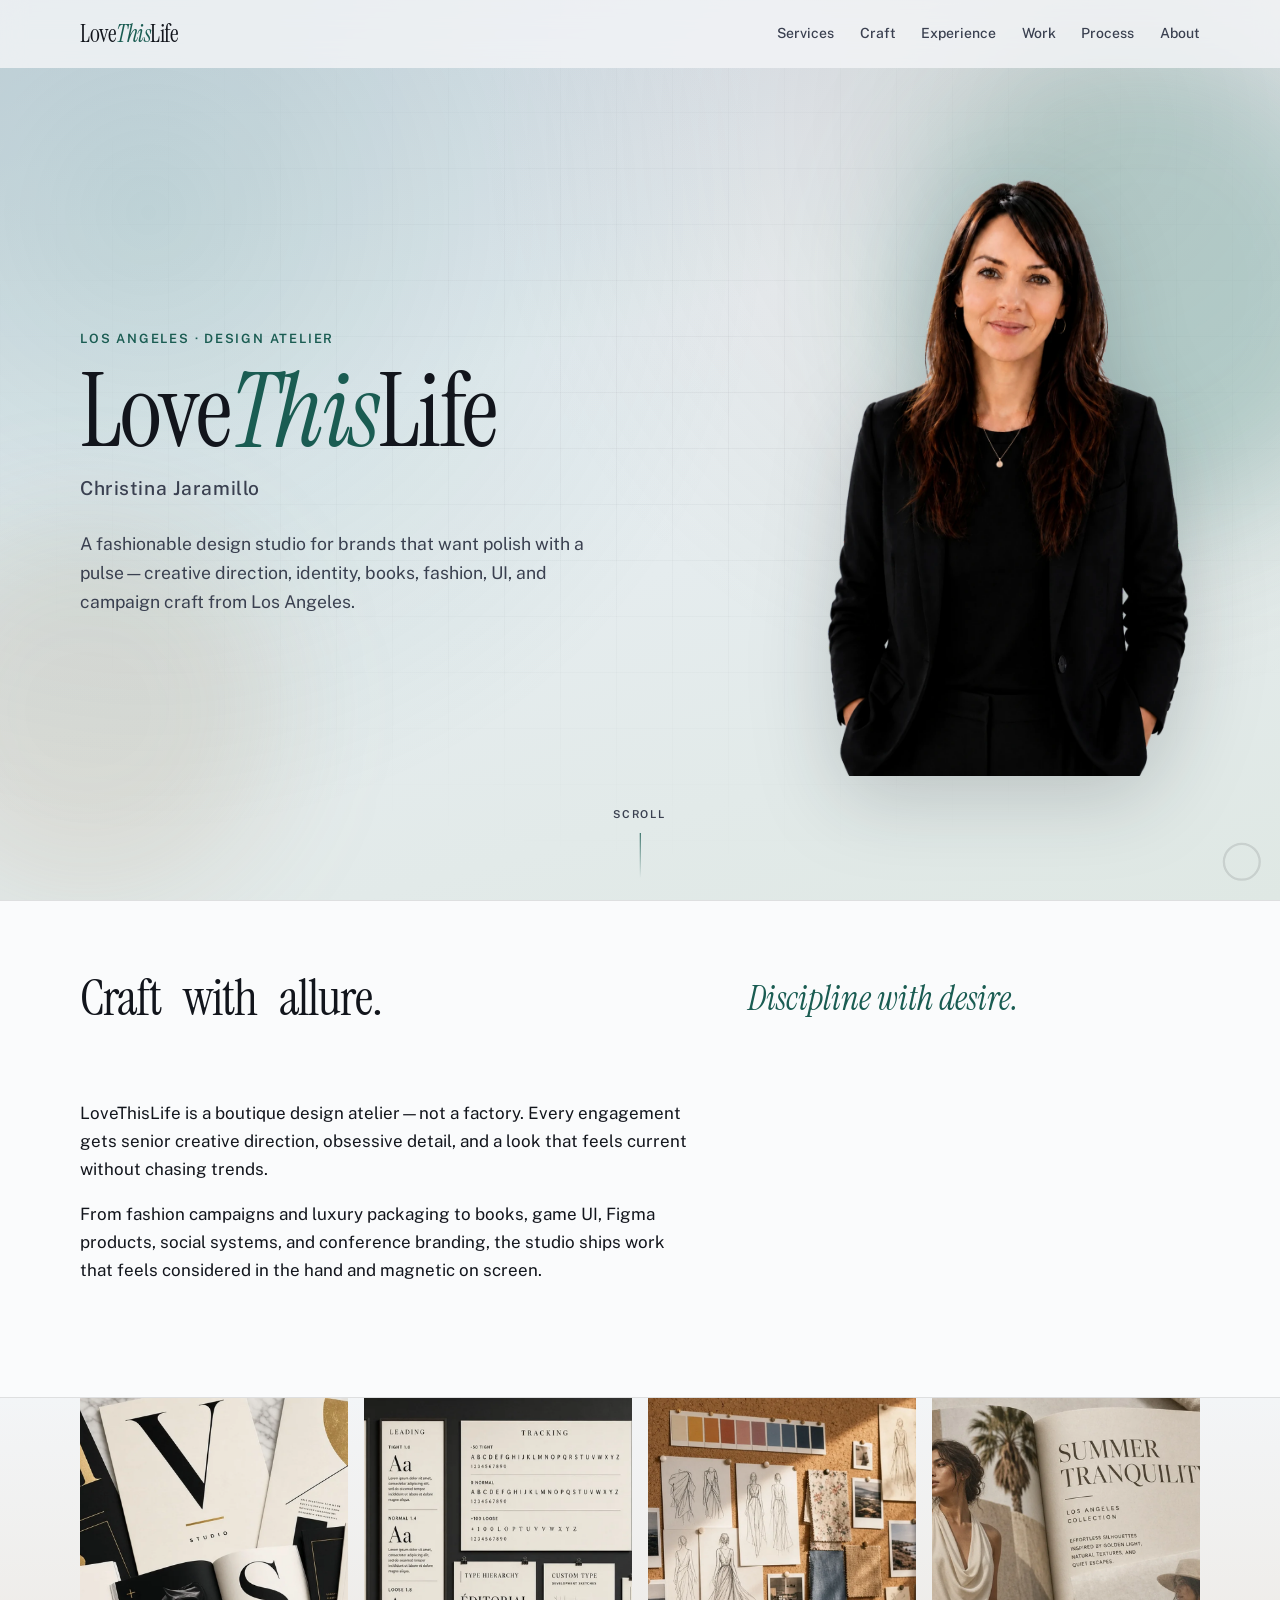
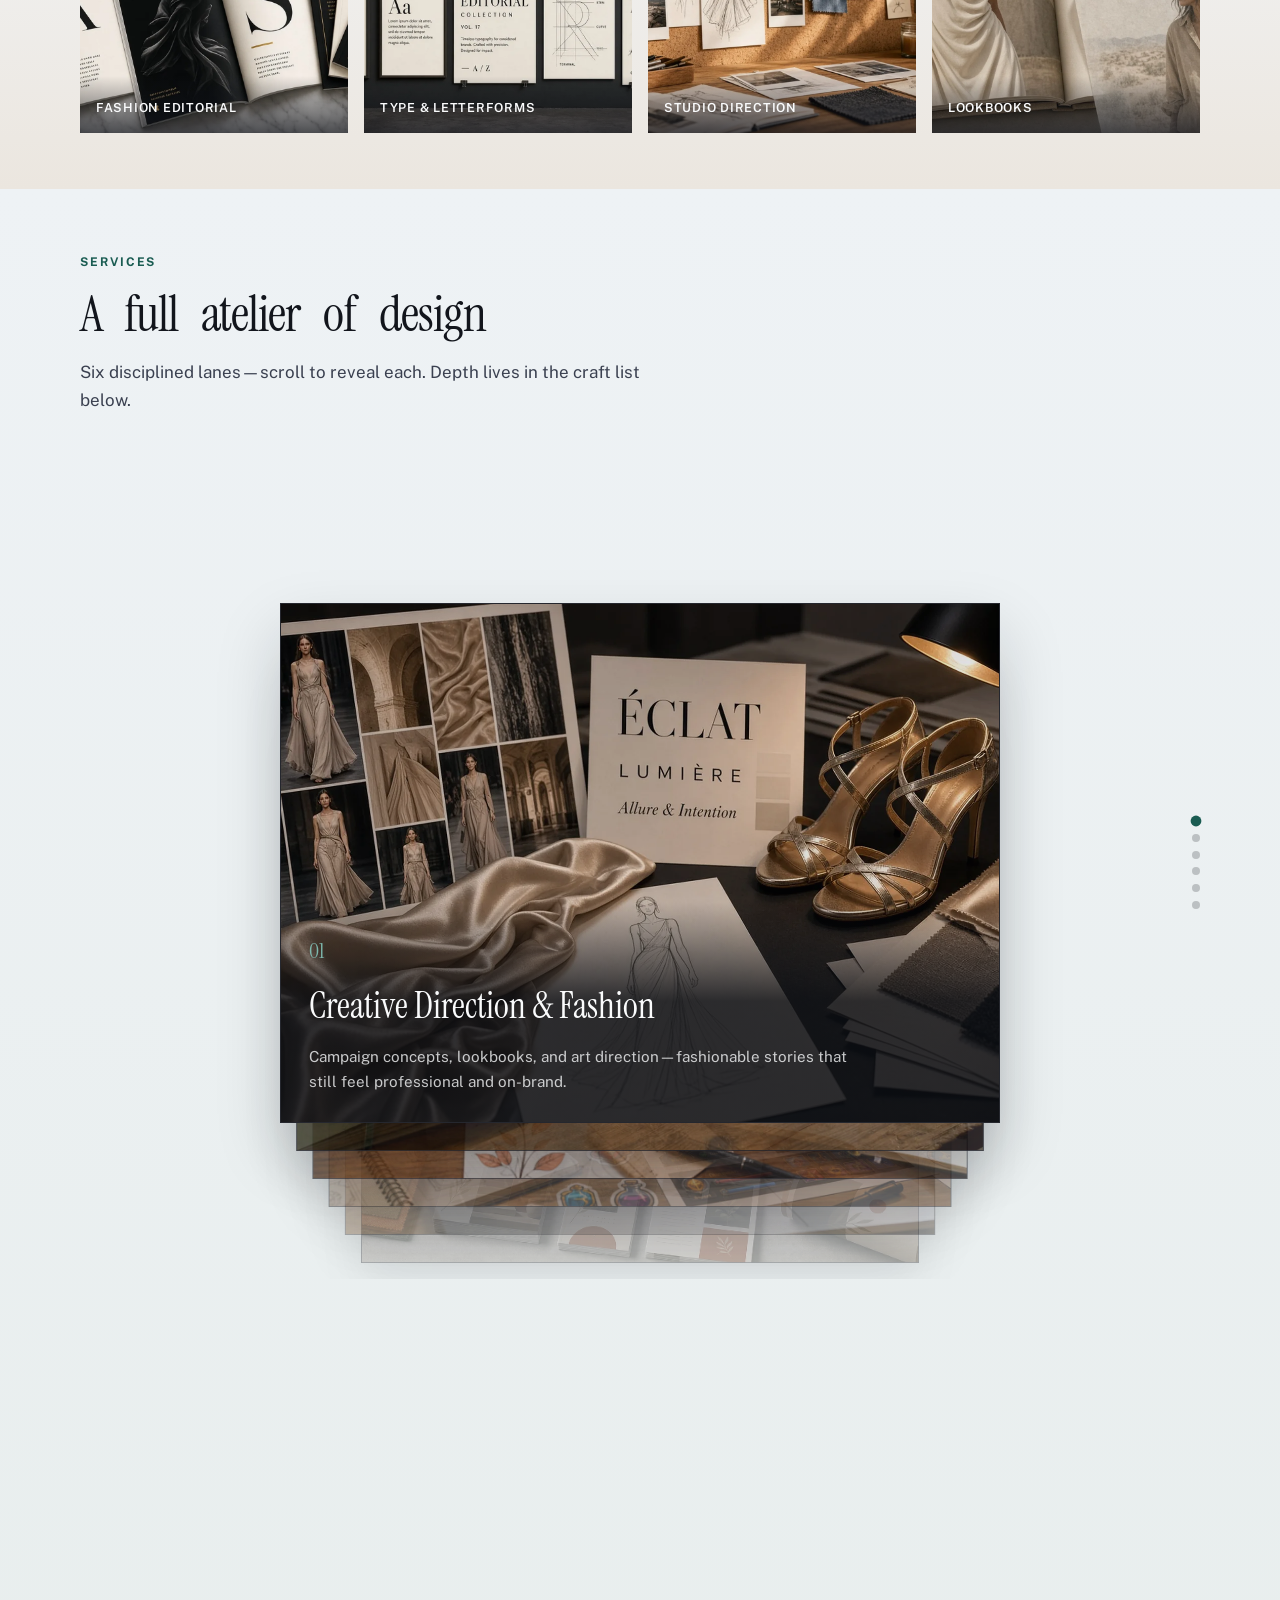
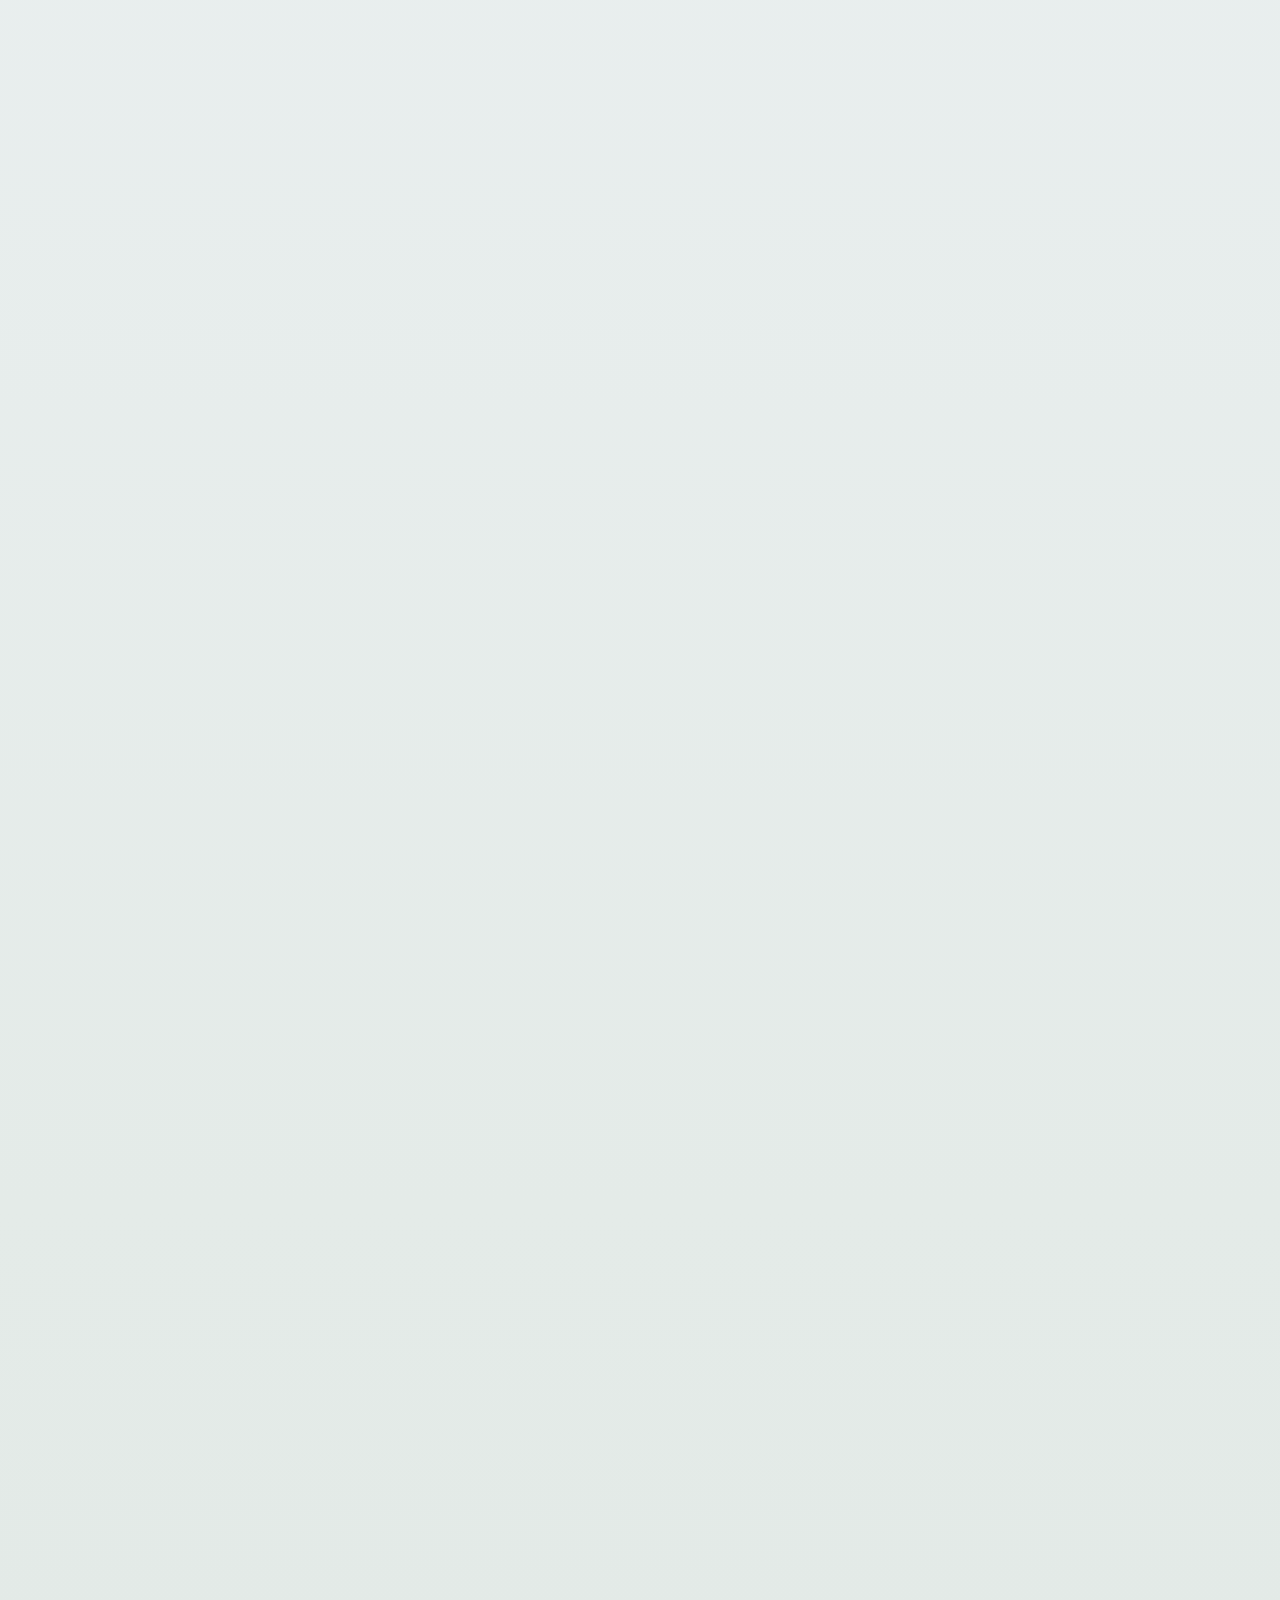
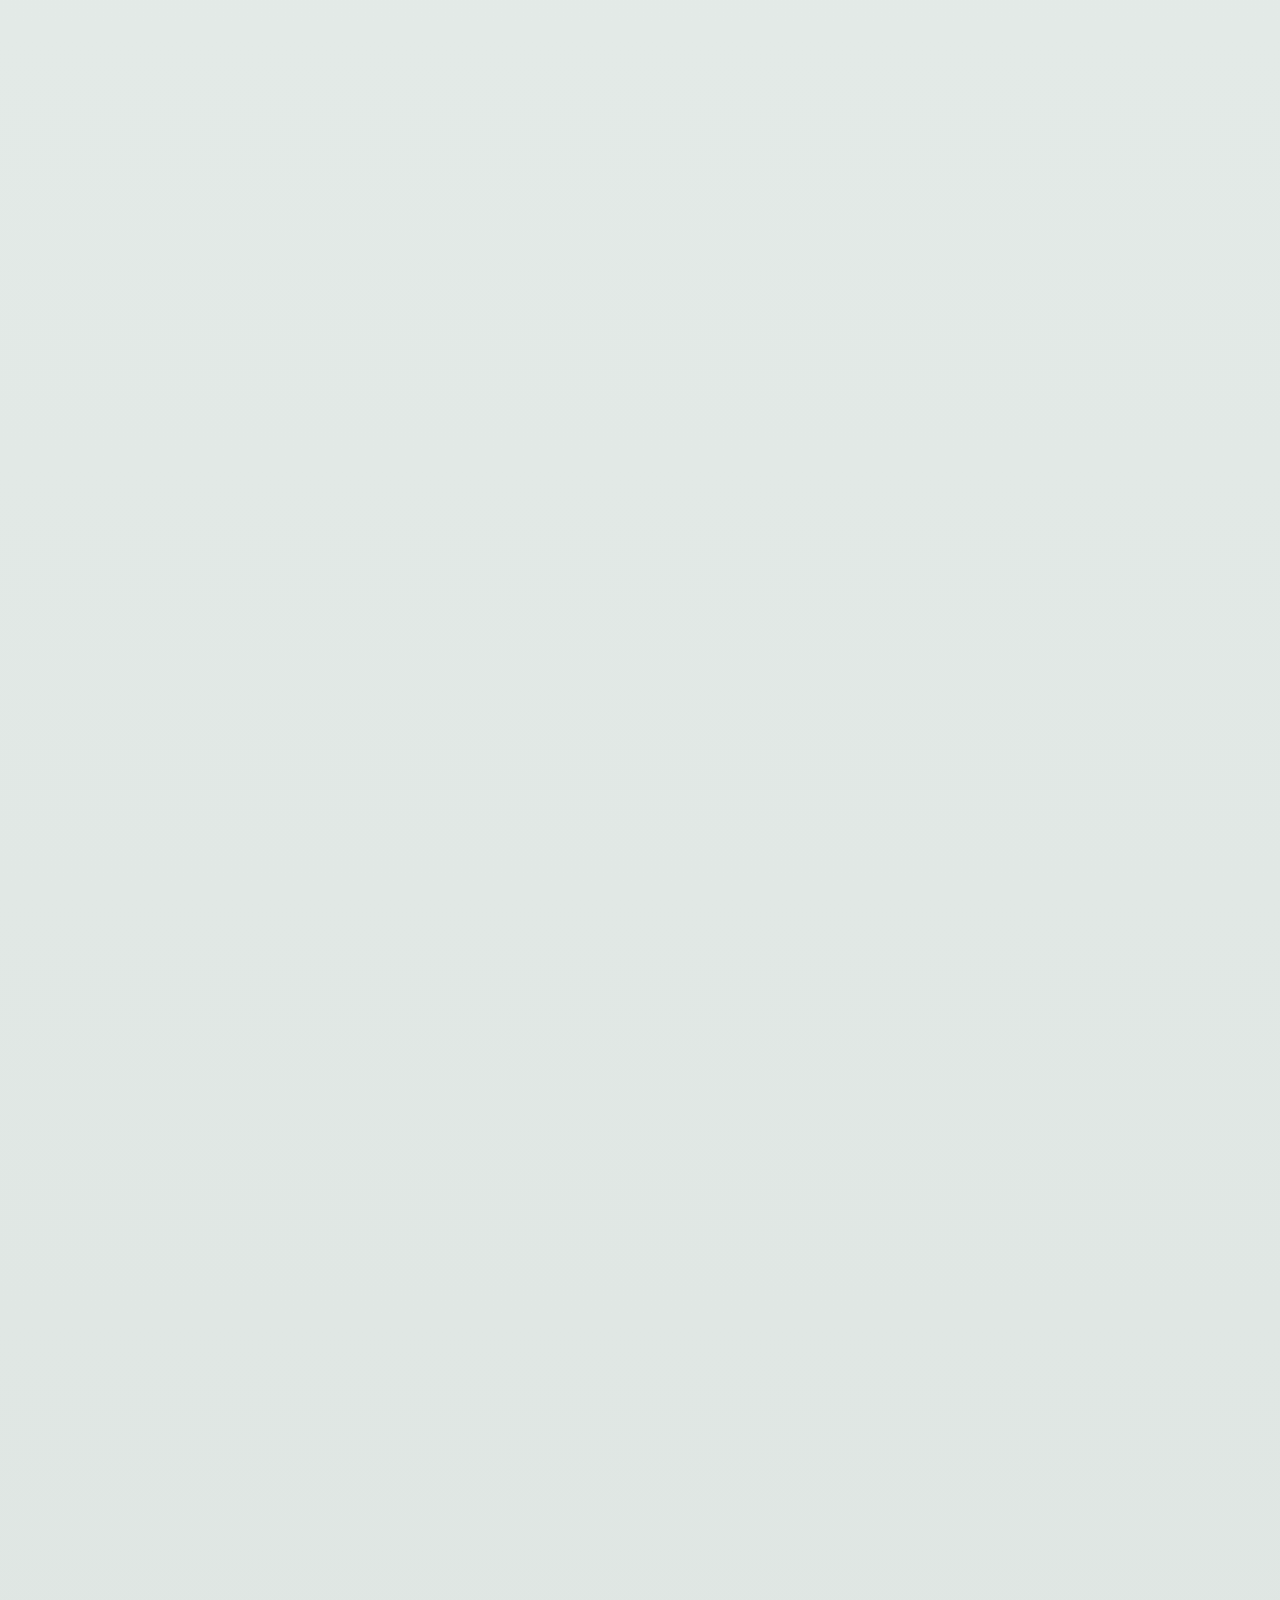
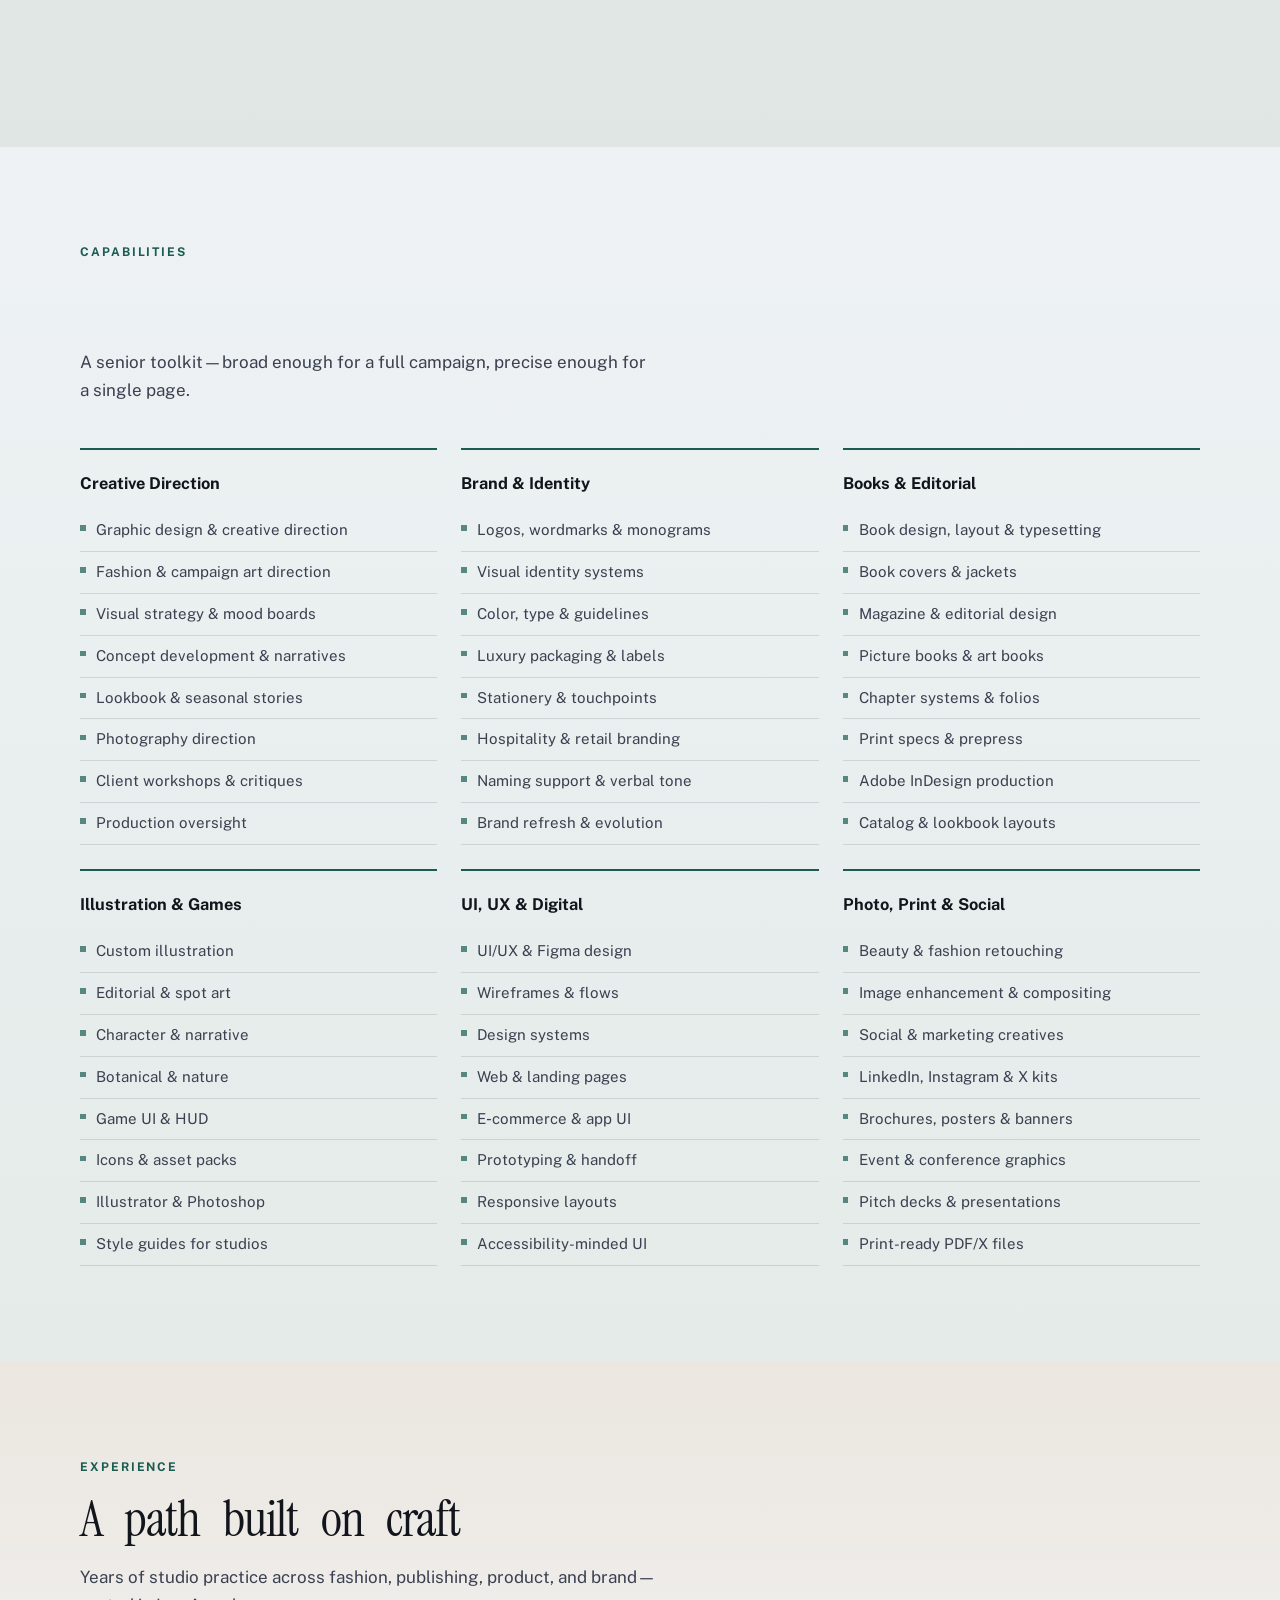
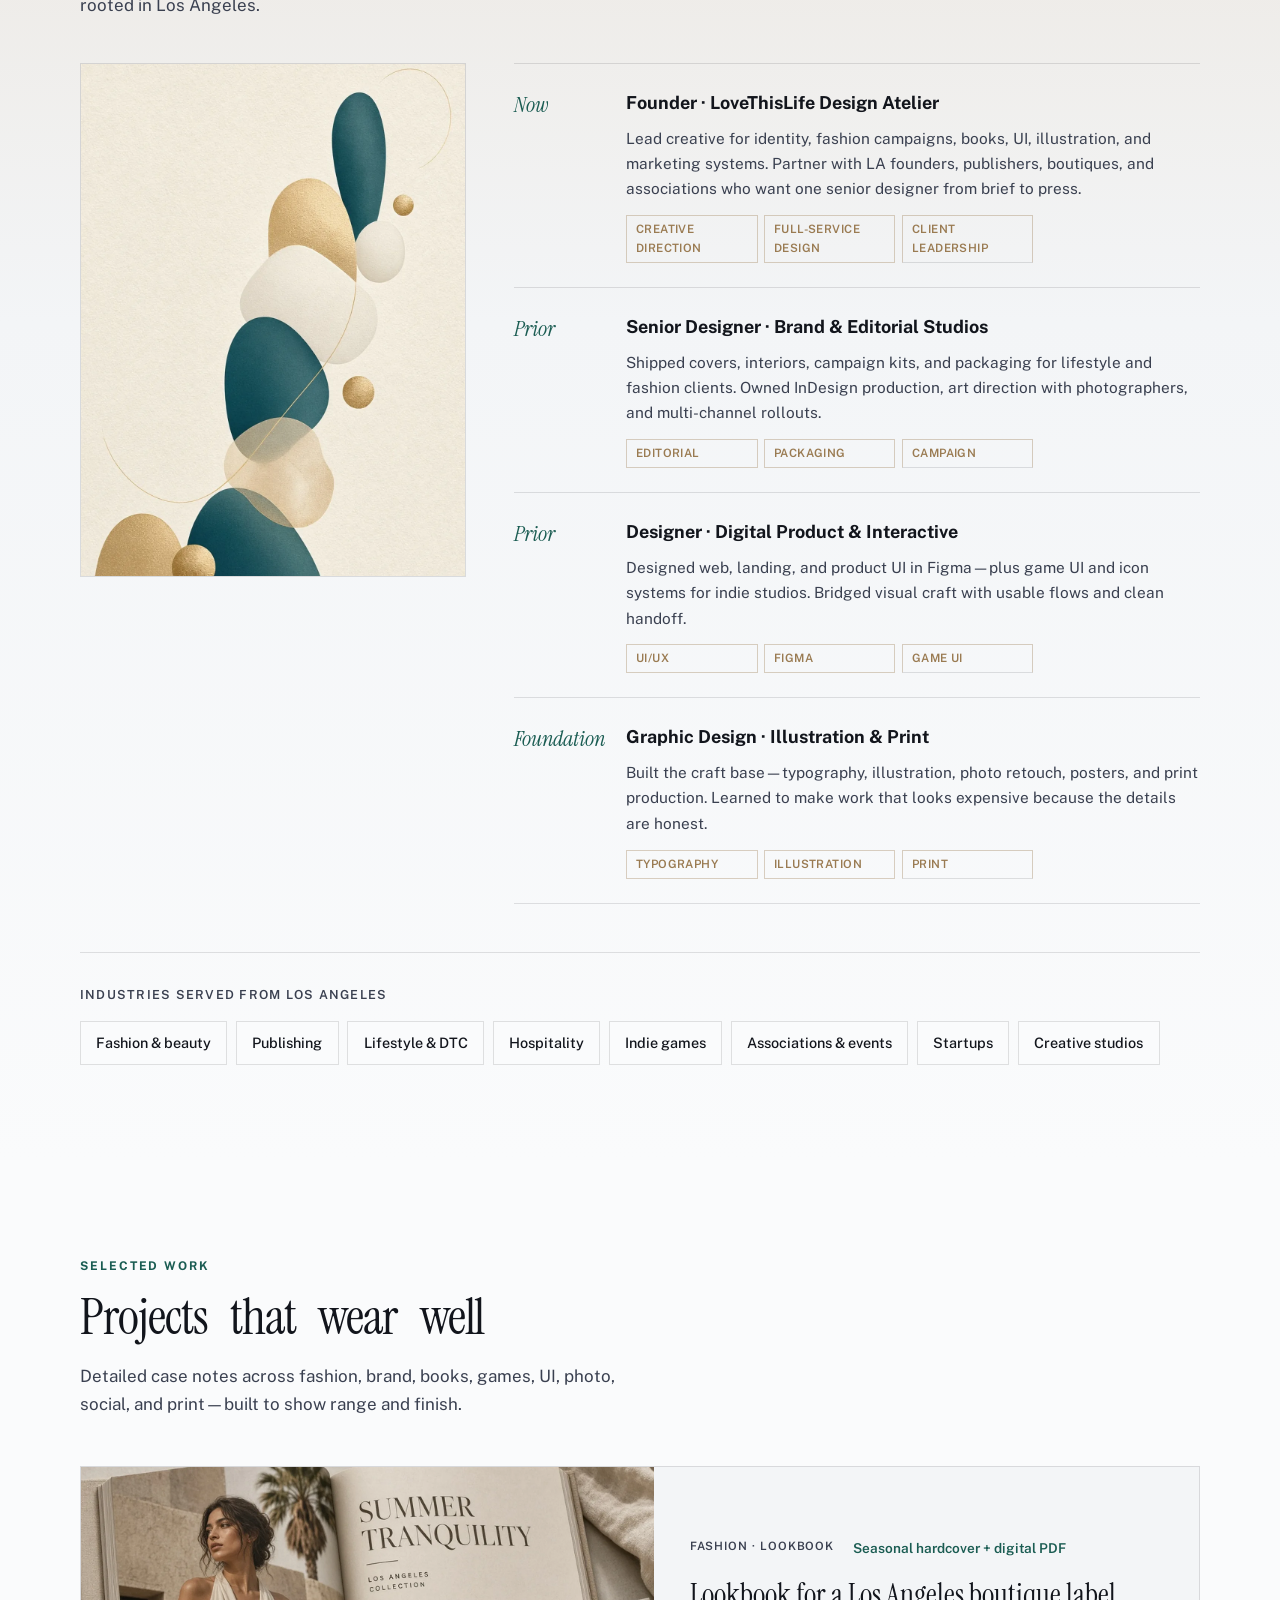
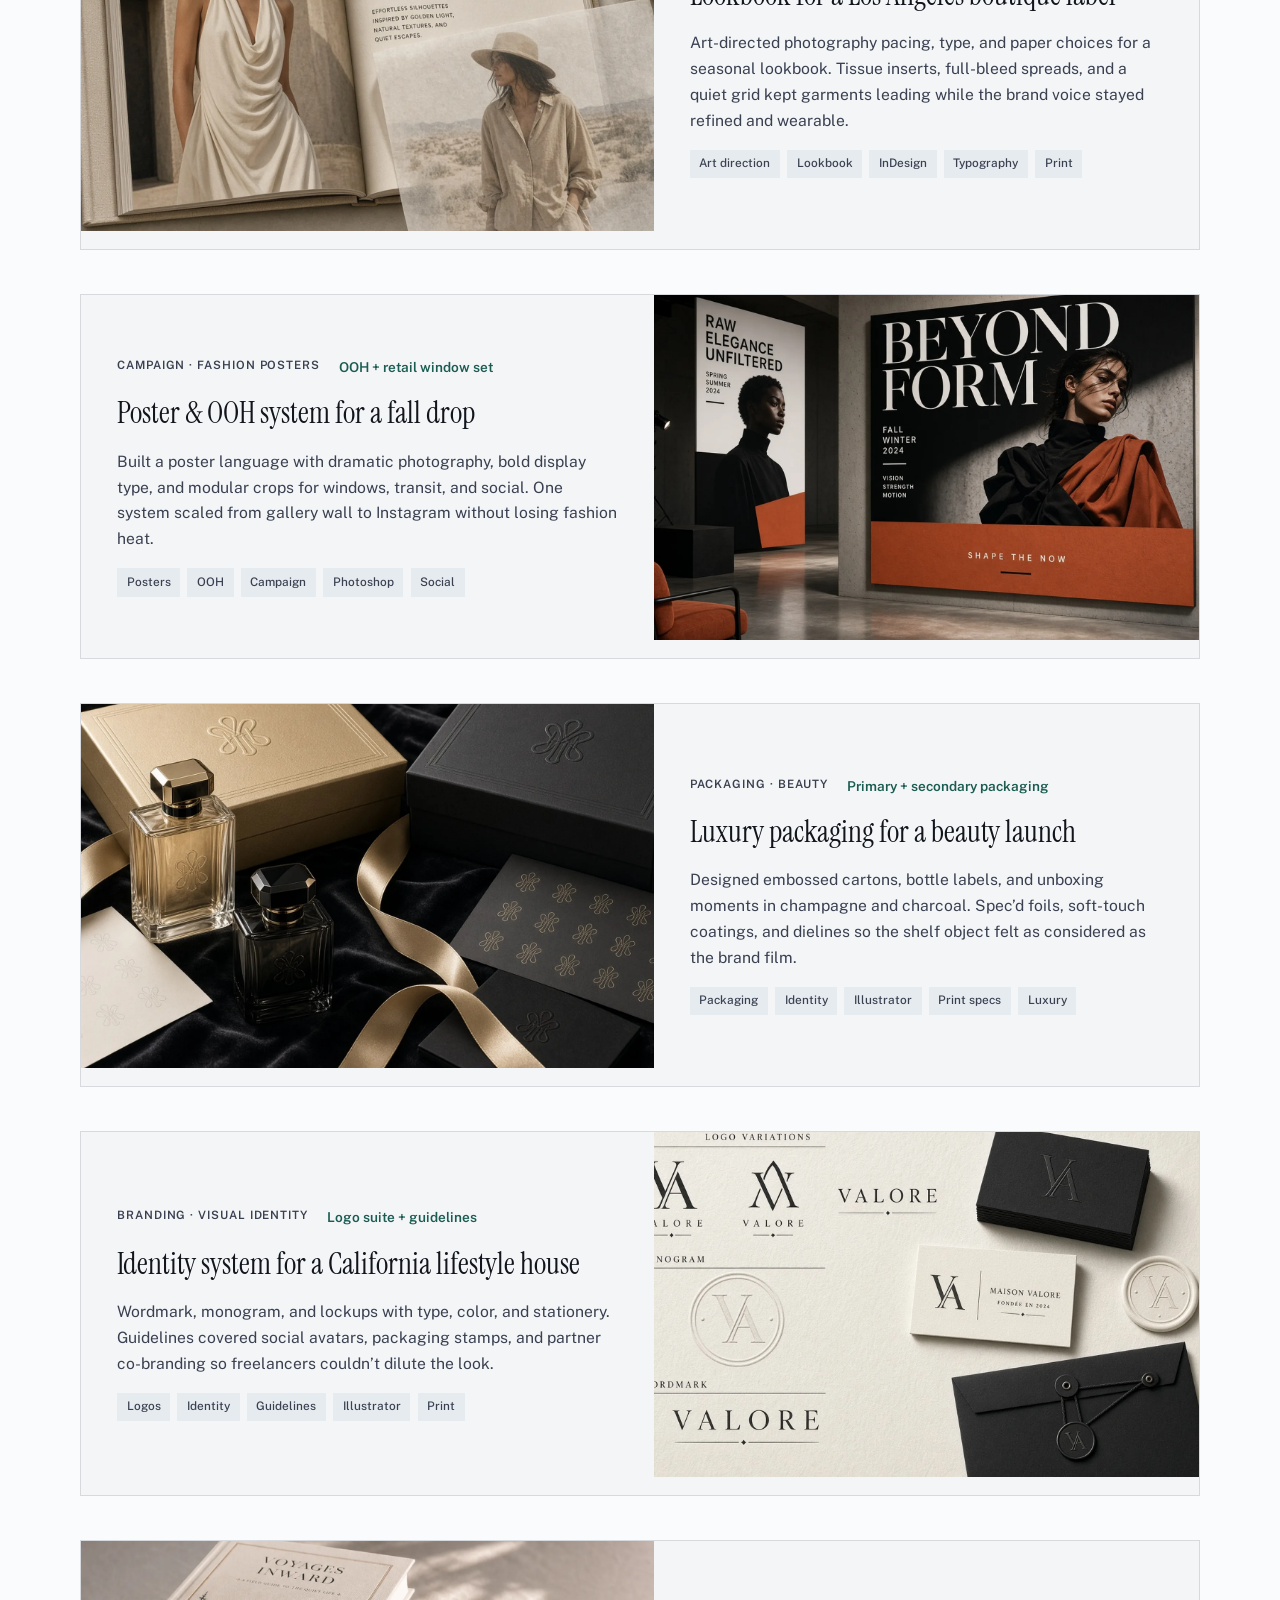
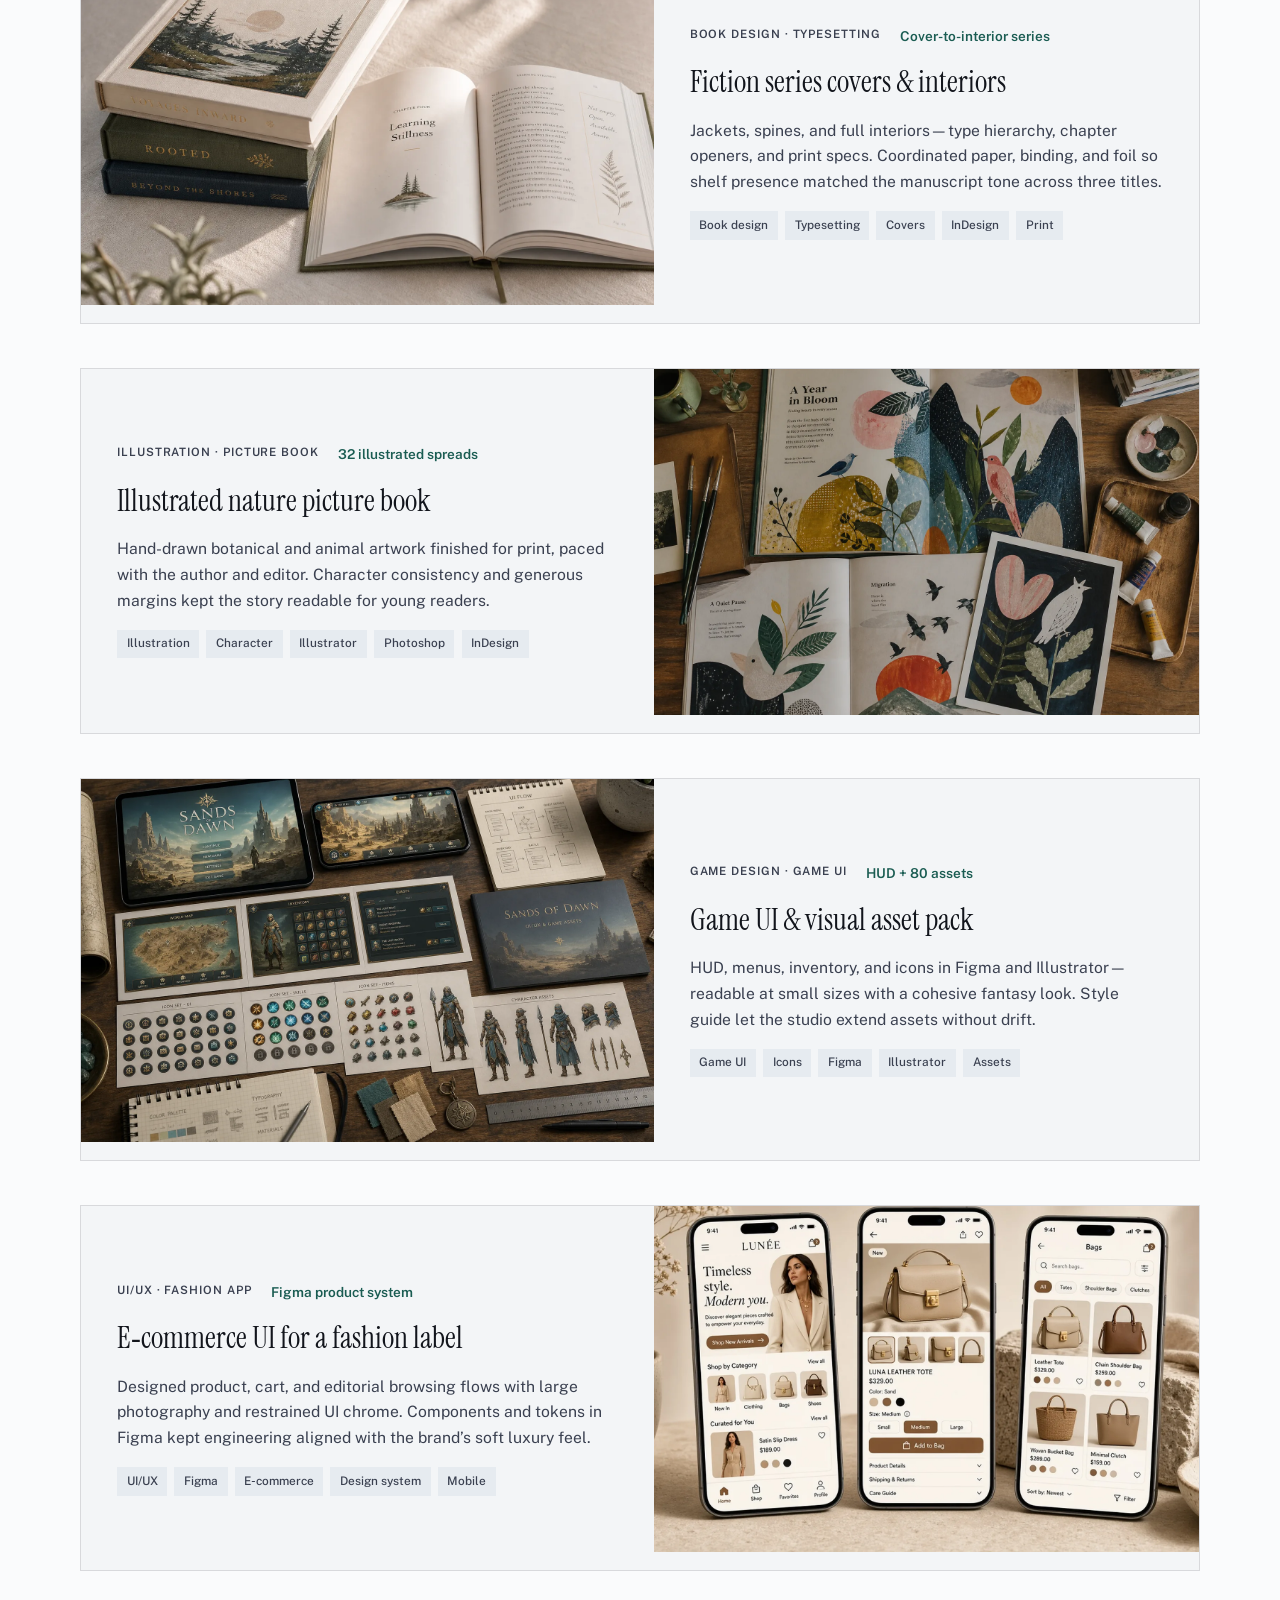
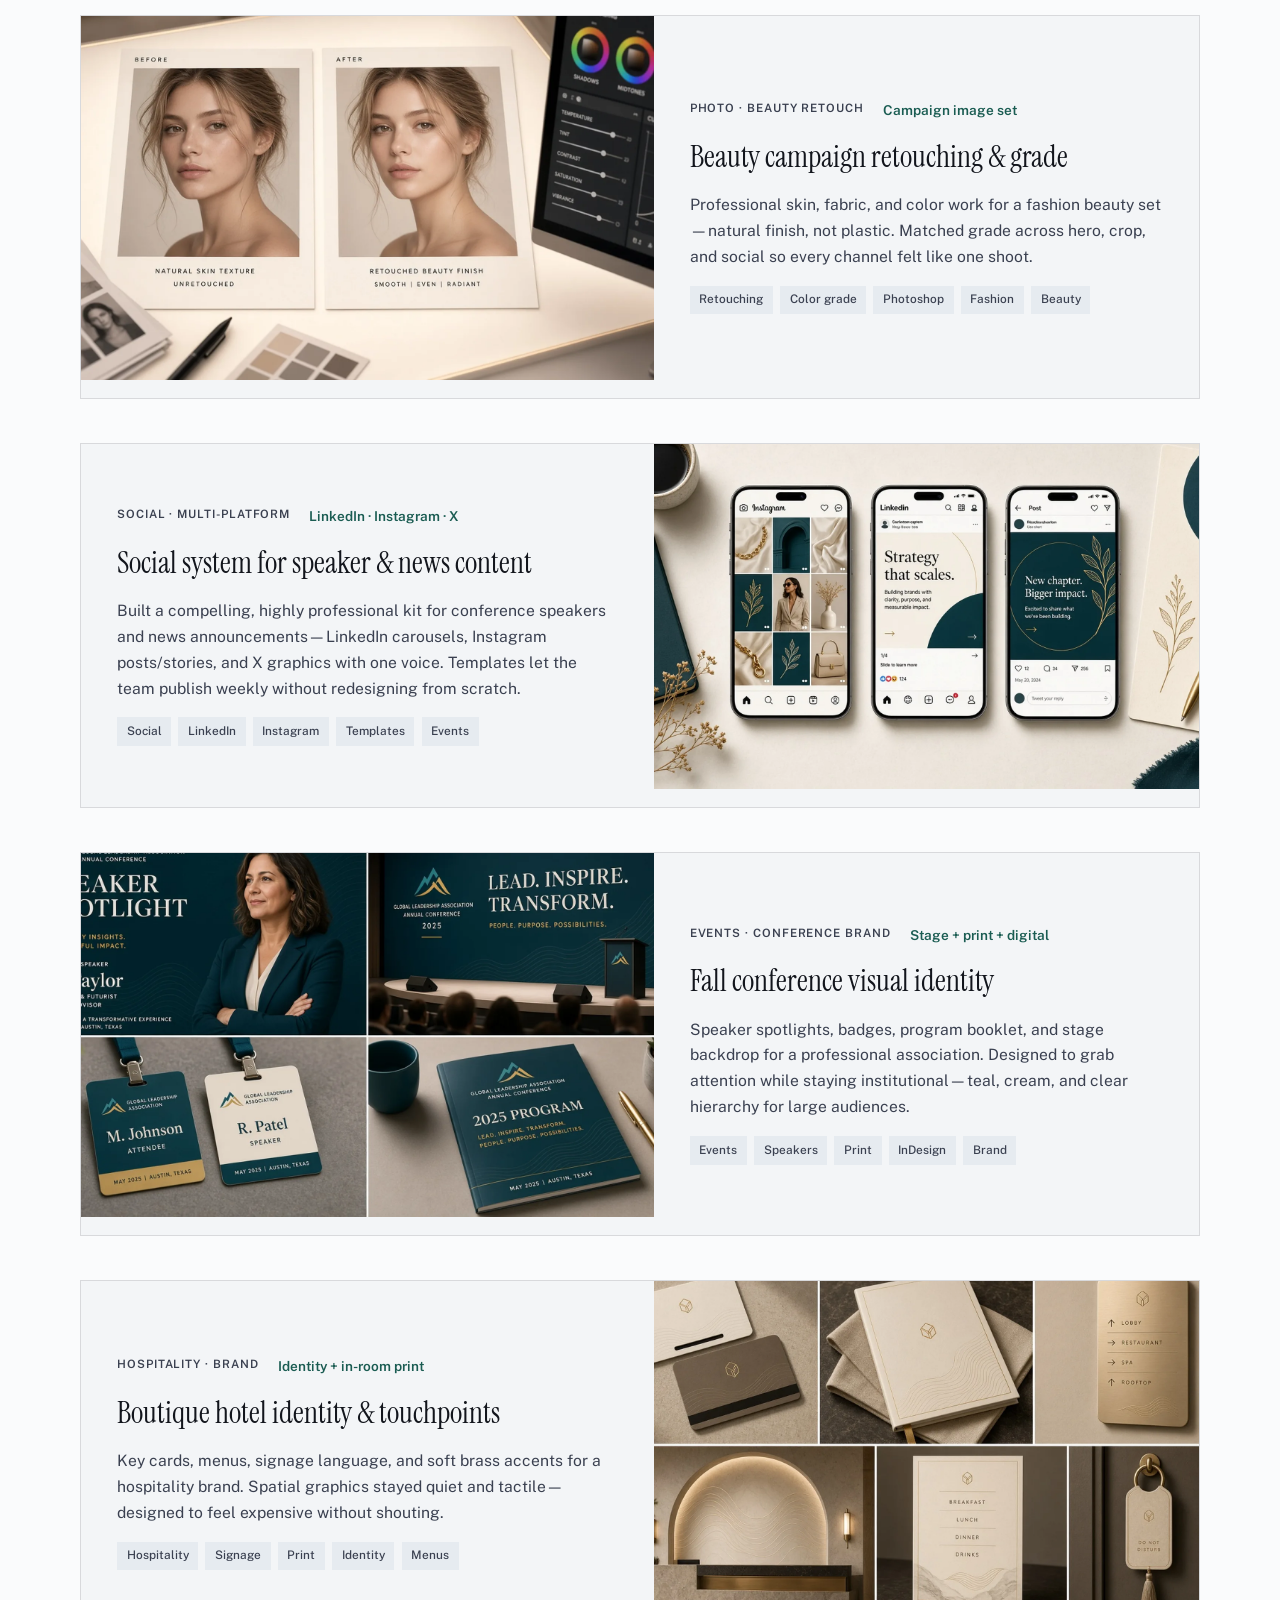
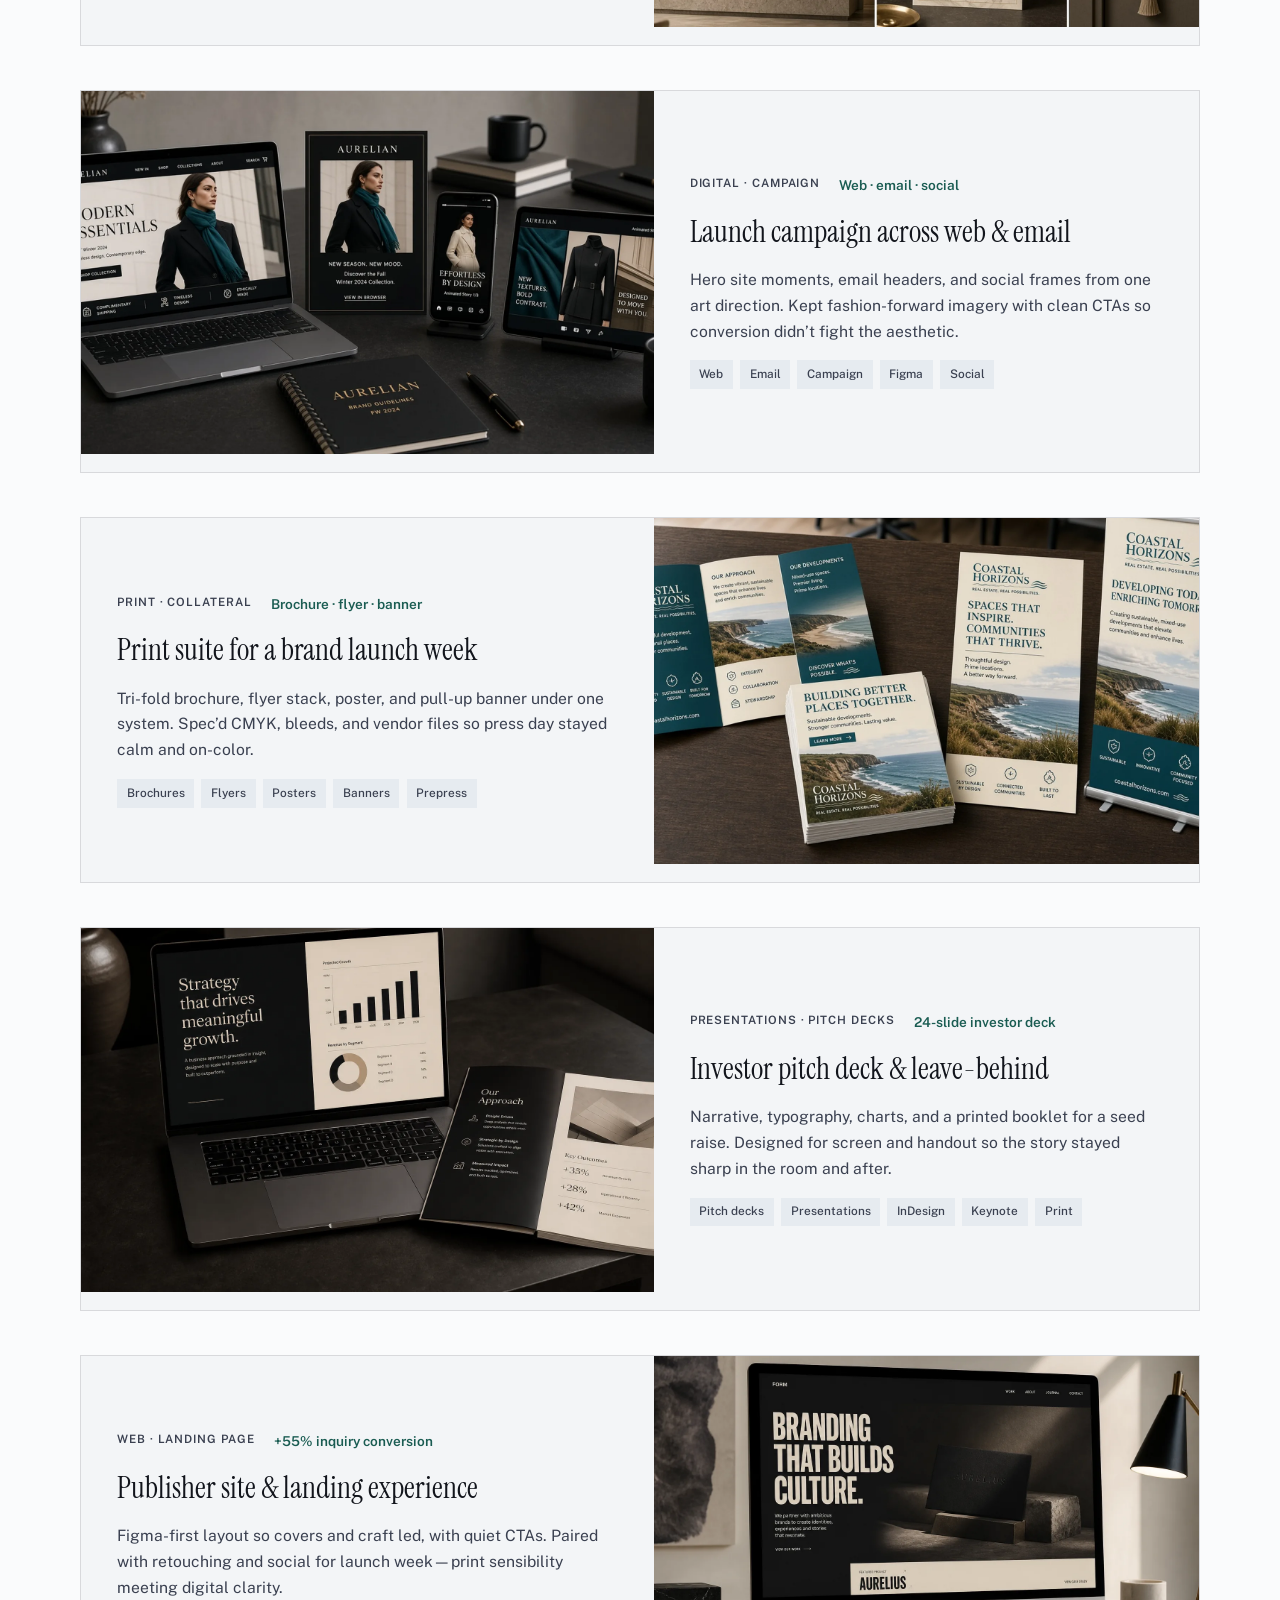
==== commit 2d5f2128: "Expand into a fashionable Los Angeles design atelier portfolio. Add experience timeline, craft galle" ====
--- a/index.html
+++ b/index.html
@@ -3,8 +3,8 @@
 <head>
   <meta charset="UTF-8" />
   <meta name="viewport" content="width=device-width, initial-scale=1.0" />
-  <title>Christina Jaramillo — LoveThisLife | Graphic Design &amp; Creative Direction · Los Angeles</title>
-  <meta name="description" content="Christina Jaramillo of LoveThisLife — graphic design, book design, illustration, game UI, branding, UI/UX, photo retouching, and print &amp; digital creatives in Los Angeles." />
+  <title>LoveThisLife — Design Atelier · Christina Jaramillo · Los Angeles</title>
+  <meta name="description" content="LoveThisLife is a Los Angeles design atelier led by Christina Jaramillo—fashionable graphic design, creative direction, branding, books, UI, illustration, and marketing craft." />
   <link rel="preconnect" href="https://fonts.googleapis.com" />
   <link rel="preconnect" href="https://fonts.gstatic.com" crossorigin />
   <link href="https://fonts.googleapis.com/css2?family=Instrument+Serif:ital@0;1&family=Public+Sans:ital,wght@0,300;0,400;0,500;0,600;0,700;1,400&display=swap" rel="stylesheet" />
@@ -31,7 +31,8 @@
       </a>
       <nav class="nav" aria-label="Primary">
         <a href="#solutions">Services</a>
-        <a href="#skills">Capabilities</a>
+        <a href="#skills">Craft</a>
+        <a href="#career">Experience</a>
         <a href="#experience">Work</a>
         <a href="#process">Process</a>
         <a href="#about">About</a>
@@ -42,7 +43,8 @@
     </div>
     <nav class="mobile-nav" id="mobile-nav" hidden>
       <a href="#solutions">Services</a>
-      <a href="#skills">Capabilities</a>
+      <a href="#skills">Craft</a>
+      <a href="#career">Experience</a>
       <a href="#experience">Work</a>
       <a href="#process">Process</a>
       <a href="#about">About</a>
@@ -59,13 +61,13 @@
       </div>
       <div class="hero-layout">
         <div class="hero-copy reveal">
-          <p class="hero-location">Los Angeles · Graphic Design &amp; Creative Direction</p>
+          <p class="hero-location">Los Angeles · Design Atelier</p>
           <h1 class="hero-brand">Love<span>This</span>Life</h1>
           <p class="hero-name">Christina Jaramillo</p>
-          <p class="hero-lede">Graphic design and creative direction across books, brands, games, UI, and print—crafted with clarity and a point of view.</p>
+          <p class="hero-lede">A fashionable design studio for brands that want polish with a pulse—creative direction, identity, books, fashion, UI, and campaign craft from Los Angeles.</p>
         </div>
         <figure class="hero-portrait reveal">
-          <img src="assets/christina-jaramillo-portrait.webp?v=16" alt="Christina Jaramillo" width="800" height="1200" />
+          <img src="assets/christina-jaramillo-portrait.webp?v=17" alt="Christina Jaramillo" width="800" height="1200" />
         </figure>
       </div>
       <div class="hero-scroll" aria-hidden="true">
@@ -76,62 +78,91 @@
 
     <section class="intro section">
       <div class="container intro-grid">
-        <h2 class="section-title kinetic reveal" data-kinetic>Print to pixel.</h2>
-        <p class="intro-sub reveal">One creative lead.</p>
+        <h2 class="section-title kinetic reveal" data-kinetic>Craft with allure.</h2>
+        <p class="intro-sub reveal">Discipline with desire.</p>
         <div class="intro-copy reveal">
-          <p>I lead graphic design and creative direction for publishers, studios, and brands—from book interiors and covers to game UI, Figma product work, and marketing creatives.</p>
-          <p>Illustration, photo retouching, branding, web, and print collateral sit under one craft standard: LoveThisLife ships work that holds up in hand and on screen.</p>
-        </div>
+          <p>LoveThisLife is a boutique design atelier—not a factory. Every engagement gets senior creative direction, obsessive detail, and a look that feels current without chasing trends.</p>
+          <p>From fashion campaigns and luxury packaging to books, game UI, Figma products, social systems, and conference branding, the studio ships work that feels considered in the hand and magnetic on screen.</p>
+        </div>
+      </div>
+    </section>
+
+    <section class="atelier-strip" aria-label="Studio craft gallery">
+      <div class="atelier-strip__track">
+        <figure class="atelier-strip__item reveal">
+          <img src="assets/gallery-fashion-editorial.webp" alt="Fashion editorial magazine spreads" loading="lazy" />
+          <figcaption>Fashion editorial</figcaption>
+        </figure>
+        <figure class="atelier-strip__item reveal">
+          <img src="assets/gallery-typography.webp" alt="Typography specimen wall" loading="lazy" />
+          <figcaption>Type &amp; letterforms</figcaption>
+        </figure>
+        <figure class="atelier-strip__item reveal">
+          <img src="assets/gallery-studio-atmosphere.webp" alt="Design studio mood board wall" loading="lazy" />
+          <figcaption>Studio direction</figcaption>
+        </figure>
+        <figure class="atelier-strip__item reveal">
+          <img src="assets/project-lookbook.webp" alt="Fashion lookbook design" loading="lazy" />
+          <figcaption>Lookbooks</figcaption>
+        </figure>
       </div>
     </section>
 
     <section class="stack-scroll" id="solutions" aria-labelledby="solutions-heading">
       <div class="stack-scroll__intro container">
         <p class="eyebrow reveal">Services</p>
-        <h2 id="solutions-heading" class="section-title kinetic reveal" data-kinetic>What I design</h2>
-        <p class="section-lede reveal">Five focused lanes—each revealed as you scroll. Full list below.</p>
-      </div>
-      <div class="stack-scroll__stage" id="stack-stage">
+        <h2 id="solutions-heading" class="section-title kinetic reveal" data-kinetic>A full atelier of design</h2>
+        <p class="section-lede reveal">Six disciplined lanes—scroll to reveal each. Depth lives in the craft list below.</p>
+      </div>
+      <div class="stack-scroll__stage stack-scroll__stage--six" id="stack-stage">
         <div class="stack-scroll__sticky">
           <div class="stack-scroll__deck" id="stack-deck">
             <article class="stack-card" data-index="0">
+              <img src="assets/solution-fashion-direction.webp" alt="" loading="lazy" />
+              <div class="stack-card__copy">
+                <span>01</span>
+                <h3>Creative Direction &amp; Fashion</h3>
+                <p>Campaign concepts, lookbooks, and art direction—fashionable stories that still feel professional and on-brand.</p>
+              </div>
+            </article>
+            <article class="stack-card" data-index="1">
               <img src="assets/solution-book-design.webp" alt="" loading="lazy" />
               <div class="stack-card__copy">
-                <span>01</span>
+                <span>02</span>
                 <h3>Book Design &amp; Editorial</h3>
-                <p>Layout, typesetting, covers, and editorial design—novels, art books, magazines, and picture books.</p>
+                <p>Covers, interiors, typesetting, and magazines—layouts that honor reading and shelf presence.</p>
               </div>
             </article>
-            <article class="stack-card" data-index="1">
+            <article class="stack-card" data-index="2">
               <img src="assets/solution-illustration.webp" alt="" loading="lazy" />
               <div class="stack-card__copy">
-                <span>02</span>
+                <span>03</span>
                 <h3>Illustration &amp; Custom Artwork</h3>
-                <p>Editorial, character, botanical, and spot illustration—handcrafted artwork finished for print and digital.</p>
+                <p>Editorial, character, botanical, and spot illustration—handcrafted, finished for print and digital.</p>
               </div>
             </article>
-            <article class="stack-card" data-index="2">
+            <article class="stack-card" data-index="3">
               <img src="assets/solution-game-design.webp" alt="" loading="lazy" />
               <div class="stack-card__copy">
-                <span>03</span>
+                <span>04</span>
                 <h3>Game Design &amp; Game UI</h3>
-                <p>Game UI, HUD systems, icons, and visual assets that feel playable and on-world.</p>
+                <p>HUD systems, menus, icons, and visual assets that feel playable and on-world.</p>
               </div>
             </article>
-            <article class="stack-card" data-index="3">
+            <article class="stack-card" data-index="4">
               <img src="assets/solution-product-ui.webp" alt="" loading="lazy" />
               <div class="stack-card__copy">
-                <span>04</span>
+                <span>05</span>
                 <h3>UI/UX, Figma &amp; Web</h3>
-                <p>Product interfaces, Figma systems, and landing pages built for clarity and conversion.</p>
+                <p>Product interfaces, design systems, and landing pages built for clarity and conversion.</p>
               </div>
             </article>
-            <article class="stack-card" data-index="4">
+            <article class="stack-card" data-index="5">
               <img src="assets/solution-print-marketing.webp" alt="" loading="lazy" />
               <div class="stack-card__copy">
-                <span>05</span>
+                <span>06</span>
                 <h3>Brand, Photo &amp; Marketing</h3>
-                <p>Logos, retouching, social creatives, brochures, posters, banners, and pitch decks—print and digital.</p>
+                <p>Identity, retouching, social kits, print collateral, pitch decks—print and digital in one voice.</p>
               </div>
             </article>
           </div>
@@ -143,88 +174,150 @@
     <section class="section skills" id="skills">
       <div class="container">
         <p class="eyebrow reveal">Capabilities</p>
-        <h2 class="section-title reveal">Skills &amp; craft</h2>
-        <p class="section-lede reveal">Deep enough to lead a brief. Broad enough to cover print, digital, games, and brand.</p>
+        <h2 class="section-title reveal">Skills in every corner of design</h2>
+        <p class="section-lede reveal">A senior toolkit—broad enough for a full campaign, precise enough for a single page.</p>
 
         <div class="skills-grid">
           <div class="skill-group reveal">
-            <h3>Graphic Design &amp; Creative Direction</h3>
+            <h3>Creative Direction</h3>
             <ul>
-              <li>Creative direction &amp; art direction</li>
+              <li>Graphic design &amp; creative direction</li>
+              <li>Fashion &amp; campaign art direction</li>
               <li>Visual strategy &amp; mood boards</li>
-              <li>Concept development</li>
-              <li>Print &amp; digital design systems</li>
-              <li>Hierarchy, grid &amp; composition</li>
-              <li>Cross-channel brand consistency</li>
+              <li>Concept development &amp; narratives</li>
+              <li>Lookbook &amp; seasonal stories</li>
+              <li>Photography direction</li>
               <li>Client workshops &amp; critiques</li>
               <li>Production oversight</li>
             </ul>
           </div>
           <div class="skill-group reveal">
-            <h3>Book Design &amp; Editorial</h3>
+            <h3>Brand &amp; Identity</h3>
+            <ul>
+              <li>Logos, wordmarks &amp; monograms</li>
+              <li>Visual identity systems</li>
+              <li>Color, type &amp; guidelines</li>
+              <li>Luxury packaging &amp; labels</li>
+              <li>Stationery &amp; touchpoints</li>
+              <li>Hospitality &amp; retail branding</li>
+              <li>Naming support &amp; verbal tone</li>
+              <li>Brand refresh &amp; evolution</li>
+            </ul>
+          </div>
+          <div class="skill-group reveal">
+            <h3>Books &amp; Editorial</h3>
             <ul>
               <li>Book design, layout &amp; typesetting</li>
-              <li>Book covers &amp; jacket systems</li>
-              <li>Interior typography &amp; folios</li>
-              <li>Chapter openers &amp; styles</li>
-              <li>Magazine &amp; editorial layouts</li>
-              <li>Picture-book &amp; art-book spreads</li>
-              <li>Print specs, binding &amp; prepress</li>
-              <li>Adobe InDesign master pages</li>
+              <li>Book covers &amp; jackets</li>
+              <li>Magazine &amp; editorial design</li>
+              <li>Picture books &amp; art books</li>
+              <li>Chapter systems &amp; folios</li>
+              <li>Print specs &amp; prepress</li>
+              <li>Adobe InDesign production</li>
+              <li>Catalog &amp; lookbook layouts</li>
             </ul>
           </div>
           <div class="skill-group reveal">
-            <h3>Illustration &amp; Game Art</h3>
+            <h3>Illustration &amp; Games</h3>
             <ul>
-              <li>Illustration &amp; custom artwork</li>
-              <li>Editorial &amp; spot illustration</li>
-              <li>Character &amp; narrative art</li>
-              <li>Botanical &amp; nature illustration</li>
-              <li>Game design &amp; game UI</li>
-              <li>HUD, menus &amp; inventory UI</li>
-              <li>Icons &amp; visual asset packs</li>
-              <li>Adobe Illustrator &amp; Photoshop</li>
+              <li>Custom illustration</li>
+              <li>Editorial &amp; spot art</li>
+              <li>Character &amp; narrative</li>
+              <li>Botanical &amp; nature</li>
+              <li>Game UI &amp; HUD</li>
+              <li>Icons &amp; asset packs</li>
+              <li>Illustrator &amp; Photoshop</li>
+              <li>Style guides for studios</li>
             </ul>
           </div>
           <div class="skill-group reveal">
-            <h3>UI/UX, Figma &amp; Web</h3>
+            <h3>UI, UX &amp; Digital</h3>
             <ul>
               <li>UI/UX &amp; Figma design</li>
-              <li>Wireframes &amp; user flows</li>
-              <li>High-fidelity product UI</li>
-              <li>Design systems &amp; components</li>
+              <li>Wireframes &amp; flows</li>
+              <li>Design systems</li>
+              <li>Web &amp; landing pages</li>
+              <li>E‑commerce &amp; app UI</li>
               <li>Prototyping &amp; handoff</li>
-              <li>Web &amp; landing page design</li>
-              <li>Responsive &amp; mobile-first layouts</li>
+              <li>Responsive layouts</li>
               <li>Accessibility-minded UI</li>
             </ul>
           </div>
           <div class="skill-group reveal">
-            <h3>Branding &amp; Photo</h3>
+            <h3>Photo, Print &amp; Social</h3>
             <ul>
-              <li>Branding, logos &amp; visual identity</li>
-              <li>Logo marks &amp; wordmarks</li>
-              <li>Color, type &amp; brand guidelines</li>
-              <li>Packaging &amp; stationery</li>
-              <li>Photo editing &amp; professional retouching</li>
-              <li>Image enhancement &amp; manipulation</li>
-              <li>Color grading &amp; compositing</li>
-              <li>Beauty, product &amp; fashion retouch</li>
+              <li>Beauty &amp; fashion retouching</li>
+              <li>Image enhancement &amp; compositing</li>
+              <li>Social &amp; marketing creatives</li>
+              <li>LinkedIn, Instagram &amp; X kits</li>
+              <li>Brochures, posters &amp; banners</li>
+              <li>Event &amp; conference graphics</li>
+              <li>Pitch decks &amp; presentations</li>
+              <li>Print-ready PDF/X files</li>
             </ul>
           </div>
-          <div class="skill-group reveal">
-            <h3>Marketing, Print &amp; Decks</h3>
-            <ul>
-              <li>Social media &amp; marketing creatives</li>
-              <li>Ad sets, stories &amp; carousels</li>
-              <li>Brochures, flyers, posters &amp; banners</li>
-              <li>OOH &amp; event graphics</li>
-              <li>Presentations &amp; pitch decks</li>
-              <li>Investor &amp; sales leave-behinds</li>
-              <li>Email &amp; campaign templates</li>
-              <li>Print-ready PDF/X &amp; vendor files</li>
-            </ul>
-          </div>
+        </div>
+      </div>
+    </section>
+
+    <section class="section career" id="career">
+      <div class="container">
+        <p class="eyebrow reveal">Experience</p>
+        <h2 class="section-title kinetic reveal" data-kinetic>A path built on craft</h2>
+        <p class="section-lede reveal">Years of studio practice across fashion, publishing, product, and brand—rooted in Los Angeles.</p>
+
+        <div class="career-layout">
+          <figure class="career-visual reveal">
+            <img src="assets/experience-path.webp" alt="Abstract creative career path visualization" loading="lazy" />
+          </figure>
+          <ol class="career-timeline">
+            <li class="reveal">
+              <span class="career-year">Now</span>
+              <div>
+                <h3>Founder · LoveThisLife Design Atelier</h3>
+                <p>Lead creative for identity, fashion campaigns, books, UI, illustration, and marketing systems. Partner with LA founders, publishers, boutiques, and associations who want one senior designer from brief to press.</p>
+                <ul class="career-tags"><li>Creative direction</li><li>Full-service design</li><li>Client leadership</li></ul>
+              </div>
+            </li>
+            <li class="reveal">
+              <span class="career-year">Prior</span>
+              <div>
+                <h3>Senior Designer · Brand &amp; Editorial Studios</h3>
+                <p>Shipped covers, interiors, campaign kits, and packaging for lifestyle and fashion clients. Owned InDesign production, art direction with photographers, and multi-channel rollouts.</p>
+                <ul class="career-tags"><li>Editorial</li><li>Packaging</li><li>Campaign</li></ul>
+              </div>
+            </li>
+            <li class="reveal">
+              <span class="career-year">Prior</span>
+              <div>
+                <h3>Designer · Digital Product &amp; Interactive</h3>
+                <p>Designed web, landing, and product UI in Figma—plus game UI and icon systems for indie studios. Bridged visual craft with usable flows and clean handoff.</p>
+                <ul class="career-tags"><li>UI/UX</li><li>Figma</li><li>Game UI</li></ul>
+              </div>
+            </li>
+            <li class="reveal">
+              <span class="career-year">Foundation</span>
+              <div>
+                <h3>Graphic Design · Illustration &amp; Print</h3>
+                <p>Built the craft base—typography, illustration, photo retouch, posters, and print production. Learned to make work that looks expensive because the details are honest.</p>
+                <ul class="career-tags"><li>Typography</li><li>Illustration</li><li>Print</li></ul>
+              </div>
+            </li>
+          </ol>
+        </div>
+
+        <div class="industries reveal">
+          <p class="industries__label">Industries served from Los Angeles</p>
+          <ul class="industries__list">
+            <li>Fashion &amp; beauty</li>
+            <li>Publishing</li>
+            <li>Lifestyle &amp; DTC</li>
+            <li>Hospitality</li>
+            <li>Indie games</li>
+            <li>Associations &amp; events</li>
+            <li>Startups</li>
+            <li>Creative studios</li>
+          </ul>
         </div>
       </div>
     </section>
@@ -232,97 +325,247 @@
     <section class="section work" id="experience">
       <div class="container">
         <p class="eyebrow reveal">Selected work</p>
-        <h2 class="section-title kinetic reveal" data-kinetic>Projects in the wild</h2>
-        <p class="section-lede reveal">Books, games, brand, UI, and marketing—with images and the craft behind each engagement.</p>
+        <h2 class="section-title kinetic reveal" data-kinetic>Projects that wear well</h2>
+        <p class="section-lede reveal">Detailed case notes across fashion, brand, books, games, UI, photo, social, and print—built to show range and finish.</p>
 
         <div class="projects">
           <article class="project reveal">
             <figure class="project-media">
-              <img src="assets/project-book-design.webp" alt="Hardcover book covers and interior typography spreads" loading="lazy" />
-            </figure>
-            <div class="project-body">
-              <div class="work-meta">
-                <span class="work-tag">Book Design · Typesetting</span>
-                <span class="work-result">Full cover-to-interior system</span>
-              </div>
-              <h3>Cover, layout &amp; typesetting for a fiction series</h3>
-              <p>Designed jackets, spines, and full interiors—type hierarchy, chapter openers, and print specs for a three-title series. Coordinated paper, binding, and foil so shelf presence matched the manuscript tone.</p>
+              <img src="assets/project-lookbook.webp" alt="Fashion lookbook and catalog design" loading="lazy" />
+            </figure>
+            <div class="project-body">
+              <div class="work-meta">
+                <span class="work-tag">Fashion · Lookbook</span>
+                <span class="work-result">Seasonal hardcover + digital PDF</span>
+              </div>
+              <h3>Lookbook for a Los Angeles boutique label</h3>
+              <p>Art-directed photography pacing, type, and paper choices for a seasonal lookbook. Tissue inserts, full-bleed spreads, and a quiet grid kept garments leading while the brand voice stayed refined and wearable.</p>
+              <ul class="work-stack"><li>Art direction</li><li>Lookbook</li><li>InDesign</li><li>Typography</li><li>Print</li></ul>
+            </div>
+          </article>
+
+          <article class="project reveal">
+            <figure class="project-media">
+              <img src="assets/project-fashion-posters.webp" alt="Fashion poster and OOH campaign wall" loading="lazy" />
+            </figure>
+            <div class="project-body">
+              <div class="work-meta">
+                <span class="work-tag">Campaign · Fashion posters</span>
+                <span class="work-result">OOH + retail window set</span>
+              </div>
+              <h3>Poster &amp; OOH system for a fall drop</h3>
+              <p>Built a poster language with dramatic photography, bold display type, and modular crops for windows, transit, and social. One system scaled from gallery wall to Instagram without losing fashion heat.</p>
+              <ul class="work-stack"><li>Posters</li><li>OOH</li><li>Campaign</li><li>Photoshop</li><li>Social</li></ul>
+            </div>
+          </article>
+
+          <article class="project reveal">
+            <figure class="project-media">
+              <img src="assets/project-luxury-packaging.webp" alt="Luxury beauty packaging and identity" loading="lazy" />
+            </figure>
+            <div class="project-body">
+              <div class="work-meta">
+                <span class="work-tag">Packaging · Beauty</span>
+                <span class="work-result">Primary + secondary packaging</span>
+              </div>
+              <h3>Luxury packaging for a beauty launch</h3>
+              <p>Designed embossed cartons, bottle labels, and unboxing moments in champagne and charcoal. Spec’d foils, soft-touch coatings, and dielines so the shelf object felt as considered as the brand film.</p>
+              <ul class="work-stack"><li>Packaging</li><li>Identity</li><li>Illustrator</li><li>Print specs</li><li>Luxury</li></ul>
+            </div>
+          </article>
+
+          <article class="project reveal">
+            <figure class="project-media">
+              <img src="assets/project-logo-suite.webp" alt="Logo and brand identity suite" loading="lazy" />
+            </figure>
+            <div class="project-body">
+              <div class="work-meta">
+                <span class="work-tag">Branding · Visual identity</span>
+                <span class="work-result">Logo suite + guidelines</span>
+              </div>
+              <h3>Identity system for a California lifestyle house</h3>
+              <p>Wordmark, monogram, and lockups with type, color, and stationery. Guidelines covered social avatars, packaging stamps, and partner co-branding so freelancers couldn’t dilute the look.</p>
+              <ul class="work-stack"><li>Logos</li><li>Identity</li><li>Guidelines</li><li>Illustrator</li><li>Print</li></ul>
+            </div>
+          </article>
+
+          <article class="project reveal">
+            <figure class="project-media">
+              <img src="assets/project-book-design.webp" alt="Book covers and interior typography" loading="lazy" />
+            </figure>
+            <div class="project-body">
+              <div class="work-meta">
+                <span class="work-tag">Book design · Typesetting</span>
+                <span class="work-result">Cover-to-interior series</span>
+              </div>
+              <h3>Fiction series covers &amp; interiors</h3>
+              <p>Jackets, spines, and full interiors—type hierarchy, chapter openers, and print specs. Coordinated paper, binding, and foil so shelf presence matched the manuscript tone across three titles.</p>
               <ul class="work-stack"><li>Book design</li><li>Typesetting</li><li>Covers</li><li>InDesign</li><li>Print</li></ul>
             </div>
           </article>
 
           <article class="project reveal">
             <figure class="project-media">
-              <img src="assets/project-illustration.webp" alt="Editorial botanical and narrative illustration series" loading="lazy" />
-            </figure>
-            <div class="project-body">
-              <div class="work-meta">
-                <span class="work-tag">Illustration · Custom Artwork</span>
+              <img src="assets/project-illustration.webp" alt="Custom illustration series" loading="lazy" />
+            </figure>
+            <div class="project-body">
+              <div class="work-meta">
+                <span class="work-tag">Illustration · Picture book</span>
                 <span class="work-result">32 illustrated spreads</span>
               </div>
-              <h3>Custom illustration for a children’s nature book</h3>
-              <p>Hand-drawn botanical and animal artwork finished for print, paced across 32 spreads with the author and editor. Character consistency and margin breathing room kept the story readable for young readers.</p>
-              <ul class="work-stack"><li>Illustration</li><li>Editorial</li><li>Illustrator</li><li>Photoshop</li><li>InDesign</li></ul>
-            </div>
-          </article>
-
-          <article class="project reveal">
-            <figure class="project-media">
-              <img src="assets/project-game-ui.webp" alt="Game UI screens, HUD, and visual asset sheets" loading="lazy" />
-            </figure>
-            <div class="project-body">
-              <div class="work-meta">
-                <span class="work-tag">Game Design · Game UI</span>
-                <span class="work-result">HUD + 80 visual assets</span>
-              </div>
-              <h3>Game UI &amp; visual assets for an indie title</h3>
-              <p>Designed HUD, menus, inventory, and icon sets in Figma and Illustrator—tuned for readability at small sizes and a cohesive fantasy look. Shipped a style guide so the studio could extend assets without drift.</p>
-              <ul class="work-stack"><li>Game UI</li><li>Icons</li><li>Figma</li><li>Illustrator</li><li>Visual assets</li></ul>
-            </div>
-          </article>
-
-          <article class="project reveal">
-            <figure class="project-media">
-              <img src="assets/project-lifestyle-brand.webp" alt="Brand identity system on packaging and stationery" loading="lazy" />
-            </figure>
-            <div class="project-body">
-              <div class="work-meta">
-                <span class="work-tag">Branding · Visual Identity</span>
-                <span class="work-result">Logo + full system</span>
-              </div>
-              <h3>Logo &amp; identity for a California lifestyle label</h3>
-              <p>Led wordmark, color, type, and packaging language—then rolled the system across retail, social, and print. Guidelines kept freelancers and agencies aligned without diluting the look.</p>
-              <ul class="work-stack"><li>Branding</li><li>Logos</li><li>Identity</li><li>Illustrator</li><li>Print</li></ul>
-            </div>
-          </article>
-
-          <article class="project reveal">
-            <figure class="project-media">
-              <img src="assets/project-pitch-deck.webp" alt="Pitch deck and presentation design on laptop and print" loading="lazy" />
-            </figure>
-            <div class="project-body">
-              <div class="work-meta">
-                <span class="work-tag">Presentations · Pitch Decks</span>
+              <h3>Illustrated nature picture book</h3>
+              <p>Hand-drawn botanical and animal artwork finished for print, paced with the author and editor. Character consistency and generous margins kept the story readable for young readers.</p>
+              <ul class="work-stack"><li>Illustration</li><li>Character</li><li>Illustrator</li><li>Photoshop</li><li>InDesign</li></ul>
+            </div>
+          </article>
+
+          <article class="project reveal">
+            <figure class="project-media">
+              <img src="assets/project-game-ui.webp" alt="Game UI and visual assets" loading="lazy" />
+            </figure>
+            <div class="project-body">
+              <div class="work-meta">
+                <span class="work-tag">Game design · Game UI</span>
+                <span class="work-result">HUD + 80 assets</span>
+              </div>
+              <h3>Game UI &amp; visual asset pack</h3>
+              <p>HUD, menus, inventory, and icons in Figma and Illustrator—readable at small sizes with a cohesive fantasy look. Style guide let the studio extend assets without drift.</p>
+              <ul class="work-stack"><li>Game UI</li><li>Icons</li><li>Figma</li><li>Illustrator</li><li>Assets</li></ul>
+            </div>
+          </article>
+
+          <article class="project reveal">
+            <figure class="project-media">
+              <img src="assets/project-fashion-app.webp" alt="Fashion ecommerce app UI" loading="lazy" />
+            </figure>
+            <div class="project-body">
+              <div class="work-meta">
+                <span class="work-tag">UI/UX · Fashion app</span>
+                <span class="work-result">Figma product system</span>
+              </div>
+              <h3>E‑commerce UI for a fashion label</h3>
+              <p>Designed product, cart, and editorial browsing flows with large photography and restrained UI chrome. Components and tokens in Figma kept engineering aligned with the brand’s soft luxury feel.</p>
+              <ul class="work-stack"><li>UI/UX</li><li>Figma</li><li>E‑commerce</li><li>Design system</li><li>Mobile</li></ul>
+            </div>
+          </article>
+
+          <article class="project reveal">
+            <figure class="project-media">
+              <img src="assets/project-beauty-retouch.webp" alt="Beauty and fashion photo retouching" loading="lazy" />
+            </figure>
+            <div class="project-body">
+              <div class="work-meta">
+                <span class="work-tag">Photo · Beauty retouch</span>
+                <span class="work-result">Campaign image set</span>
+              </div>
+              <h3>Beauty campaign retouching &amp; grade</h3>
+              <p>Professional skin, fabric, and color work for a fashion beauty set—natural finish, not plastic. Matched grade across hero, crop, and social so every channel felt like one shoot.</p>
+              <ul class="work-stack"><li>Retouching</li><li>Color grade</li><li>Photoshop</li><li>Fashion</li><li>Beauty</li></ul>
+            </div>
+          </article>
+
+          <article class="project reveal">
+            <figure class="project-media">
+              <img src="assets/project-social-kit.webp" alt="Social media marketing creative kit" loading="lazy" />
+            </figure>
+            <div class="project-body">
+              <div class="work-meta">
+                <span class="work-tag">Social · Multi-platform</span>
+                <span class="work-result">LinkedIn · Instagram · X</span>
+              </div>
+              <h3>Social system for speaker &amp; news content</h3>
+              <p>Built a compelling, highly professional kit for conference speakers and news announcements—LinkedIn carousels, Instagram posts/stories, and X graphics with one voice. Templates let the team publish weekly without redesigning from scratch.</p>
+              <ul class="work-stack"><li>Social</li><li>LinkedIn</li><li>Instagram</li><li>Templates</li><li>Events</li></ul>
+            </div>
+          </article>
+
+          <article class="project reveal">
+            <figure class="project-media">
+              <img src="assets/project-conference-brand.webp" alt="Conference and event branding suite" loading="lazy" />
+            </figure>
+            <div class="project-body">
+              <div class="work-meta">
+                <span class="work-tag">Events · Conference brand</span>
+                <span class="work-result">Stage + print + digital</span>
+              </div>
+              <h3>Fall conference visual identity</h3>
+              <p>Speaker spotlights, badges, program booklet, and stage backdrop for a professional association. Designed to grab attention while staying institutional—teal, cream, and clear hierarchy for large audiences.</p>
+              <ul class="work-stack"><li>Events</li><li>Speakers</li><li>Print</li><li>InDesign</li><li>Brand</li></ul>
+            </div>
+          </article>
+
+          <article class="project reveal">
+            <figure class="project-media">
+              <img src="assets/project-hospitality-brand.webp" alt="Hospitality brand and spatial graphics" loading="lazy" />
+            </figure>
+            <div class="project-body">
+              <div class="work-meta">
+                <span class="work-tag">Hospitality · Brand</span>
+                <span class="work-result">Identity + in-room print</span>
+              </div>
+              <h3>Boutique hotel identity &amp; touchpoints</h3>
+              <p>Key cards, menus, signage language, and soft brass accents for a hospitality brand. Spatial graphics stayed quiet and tactile—designed to feel expensive without shouting.</p>
+              <ul class="work-stack"><li>Hospitality</li><li>Signage</li><li>Print</li><li>Identity</li><li>Menus</li></ul>
+            </div>
+          </article>
+
+          <article class="project reveal">
+            <figure class="project-media">
+              <img src="assets/project-digital-campaign.webp" alt="Digital campaign across web and email" loading="lazy" />
+            </figure>
+            <div class="project-body">
+              <div class="work-meta">
+                <span class="work-tag">Digital · Campaign</span>
+                <span class="work-result">Web · email · social</span>
+              </div>
+              <h3>Launch campaign across web &amp; email</h3>
+              <p>Hero site moments, email headers, and social frames from one art direction. Kept fashion-forward imagery with clean CTAs so conversion didn’t fight the aesthetic.</p>
+              <ul class="work-stack"><li>Web</li><li>Email</li><li>Campaign</li><li>Figma</li><li>Social</li></ul>
+            </div>
+          </article>
+
+          <article class="project reveal">
+            <figure class="project-media">
+              <img src="assets/project-print-suite.webp" alt="Brochures flyers posters and banners" loading="lazy" />
+            </figure>
+            <div class="project-body">
+              <div class="work-meta">
+                <span class="work-tag">Print · Collateral</span>
+                <span class="work-result">Brochure · flyer · banner</span>
+              </div>
+              <h3>Print suite for a brand launch week</h3>
+              <p>Tri-fold brochure, flyer stack, poster, and pull-up banner under one system. Spec’d CMYK, bleeds, and vendor files so press day stayed calm and on-color.</p>
+              <ul class="work-stack"><li>Brochures</li><li>Flyers</li><li>Posters</li><li>Banners</li><li>Prepress</li></ul>
+            </div>
+          </article>
+
+          <article class="project reveal">
+            <figure class="project-media">
+              <img src="assets/project-pitch-deck.webp" alt="Pitch deck and presentation design" loading="lazy" />
+            </figure>
+            <div class="project-body">
+              <div class="work-meta">
+                <span class="work-tag">Presentations · Pitch decks</span>
                 <span class="work-result">24-slide investor deck</span>
               </div>
               <h3>Investor pitch deck &amp; leave-behind</h3>
-              <p>Structured narrative, typography, charts, and supporting print booklet for a seed raise. Designed for screen and handout so the story stayed sharp in the room and after the meeting.</p>
+              <p>Narrative, typography, charts, and a printed booklet for a seed raise. Designed for screen and handout so the story stayed sharp in the room and after.</p>
               <ul class="work-stack"><li>Pitch decks</li><li>Presentations</li><li>InDesign</li><li>Keynote</li><li>Print</li></ul>
             </div>
           </article>
 
           <article class="project reveal">
             <figure class="project-media">
-              <img src="assets/project-studio-web.webp" alt="Web and landing page design on desktop screen" loading="lazy" />
-            </figure>
-            <div class="project-body">
-              <div class="work-meta">
-                <span class="work-tag">UI/UX · Web &amp; Landing</span>
+              <img src="assets/project-studio-web.webp" alt="Web and landing page design" loading="lazy" />
+            </figure>
+            <div class="project-body">
+              <div class="work-meta">
+                <span class="work-tag">Web · Landing page</span>
                 <span class="work-result">+55% inquiry conversion</span>
               </div>
-              <h3>Landing page &amp; Figma UI for a boutique publisher</h3>
-              <p>Designed in Figma with clear hierarchy so covers led and CTAs stayed quiet but clear. Paired web layout with photo retouching and social creatives for launch week—print and digital in one pass.</p>
-              <ul class="work-stack"><li>UI/UX</li><li>Figma</li><li>Web</li><li>Retouching</li><li>Social</li></ul>
+              <h3>Publisher site &amp; landing experience</h3>
+              <p>Figma-first layout so covers and craft led, with quiet CTAs. Paired with retouching and social for launch week—print sensibility meeting digital clarity.</p>
+              <ul class="work-stack"><li>Web</li><li>Figma</li><li>Landing</li><li>Retouching</li><li>A11y</li></ul>
             </div>
           </article>
         </div>
@@ -332,8 +575,8 @@
     <section class="section process" id="process">
       <div class="container process-layout">
         <div class="process-pin">
-          <p class="eyebrow">How I work</p>
-          <h2 class="section-title kinetic" data-kinetic>Brief to craft</h2>
+          <p class="eyebrow">How the atelier works</p>
+          <h2 class="section-title kinetic" data-kinetic>Brief to brilliance</h2>
           <figure class="process-visual">
             <img src="assets/process-path.webp" alt="Abstract four-stage design process path" id="process-image" />
             <div class="process-visual__veil" id="process-veil"></div>
@@ -349,28 +592,28 @@
             <span>01</span>
             <div>
               <h3>Discover</h3>
-              <p>Listen to the brief, audience, and constraints. Surface what the brand, book, or product must say—and what it can leave unsaid.</p>
+              <p>Listen hard—audience, constraints, competitors, and taste. Surface what the brand must say, and what fashion or restraint it can wear.</p>
             </div>
           </li>
           <li data-stage="1" data-label="Design" data-num="02">
             <span>02</span>
             <div>
               <h3>Design</h3>
-              <p>Explore directions, then refine. Prototypes and critiques lock the concept before pixels go final.</p>
+              <p>Explore directions, then refine. Mood, type, image, and interaction lock before production so the concept survives the build.</p>
             </div>
           </li>
           <li data-stage="2" data-label="Build" data-num="03">
             <span>03</span>
             <div>
               <h3>Build</h3>
-              <p>High-fidelity layouts, artwork, UI, and production files. Specs and QA so print and digital match the intent.</p>
+              <p>High-fidelity layouts, artwork, UI, retouch, and production files. Specs and QA so print and digital match the intent.</p>
             </div>
           </li>
           <li data-stage="3" data-label="Hand off" data-num="04">
             <span>04</span>
             <div>
               <h3>Hand off</h3>
-              <p>Style guides, templates, Figma libraries, and walkthroughs—so the team can extend the work without you in every file.</p>
+              <p>Guidelines, templates, Figma libraries, and walkthroughs—so your team can extend the work without calling for every crop.</p>
             </div>
           </li>
         </ol>
@@ -380,19 +623,20 @@
     <section class="section about" id="about">
       <div class="container about-grid">
         <figure class="about-portrait reveal">
-          <img src="assets/christina-jaramillo-portrait.webp?v=16" alt="Christina Jaramillo" width="800" height="1200" />
+          <img src="assets/christina-jaramillo-portrait.webp?v=17" alt="Christina Jaramillo" width="800" height="1200" />
         </figure>
         <div class="about-copy reveal">
-          <p class="eyebrow">About</p>
+          <p class="eyebrow">About the atelier</p>
           <h2 class="section-title">Christina Jaramillo</h2>
-          <p class="about-role">Founder, LoveThisLife · Graphic Design &amp; Creative Direction · Los Angeles</p>
-          <p>I show up for every client with clear energy and follow-through—leading graphic design across books, brands, games, UI, photo, and marketing creatives.</p>
-          <p>Based in Los Angeles, I partner with publishers, studios, and founders who want one creative lead for print and digital—without losing craft.</p>
+          <p class="about-role">Founder · LoveThisLife Design Atelier · Los Angeles</p>
+          <p>I built LoveThisLife as a fashionable design studio with serious craft—creative direction for brands that want to look current, feel premium, and still read as professional.</p>
+          <p>Based in Los Angeles, I partner with fashion labels, publishers, hospitality, startups, game studios, and associations. One senior lead from mood board to press file—not a revolving door of juniors.</p>
           <aside class="about-aside">
             <dl>
-              <div><dt>Focus</dt><dd>Graphic Design &amp; Creative Direction</dd></div>
+              <div><dt>Studio</dt><dd>LoveThisLife · Design Atelier</dd></div>
               <div><dt>Based in</dt><dd>Los Angeles, California</dd></div>
-              <div><dt>Studio</dt><dd>LoveThisLife</dd></div>
+              <div><dt>Focus</dt><dd>Fashionable design · Full craft</dd></div>
+              <div><dt>Tools</dt><dd>Adobe · Figma · Print &amp; digital</dd></div>
             </dl>
           </aside>
         </div>
@@ -403,7 +647,7 @@
   <footer class="site-footer">
     <div class="container footer-inner">
       <span class="logo-word logo-word--footer">Love<span>This</span>Life</span>
-      <p>© <span id="year"></span> Christina Jaramillo · Los Angeles</p>
+      <p>© <span id="year"></span> Christina Jaramillo · Design Atelier · Los Angeles</p>
       <a href="#top">Back to top</a>
     </div>
   </footer>
--- a/styles.css
+++ b/styles.css
@@ -1,4 +1,4 @@
-/* LoveThisLife — cohesive design portfolio */
+/* LoveThisLife — fashionable design atelier portfolio */
 
 :root {
   --ink: #12151c;
@@ -7,6 +7,7 @@
   --paper: #f3f5f7;
   --white: #fafbfc;
   --teal: #1a5c52;
+  --champagne: #9a7b52;
   --line: rgba(18, 21, 28, 0.12);
   --shadow: 0 20px 50px rgba(18, 21, 28, 0.08);
   --font-display: "Instrument Serif", Georgia, serif;
@@ -303,6 +304,180 @@
 .stack-scroll__stage {
   position: relative;
   height: 420vh;
+}
+.stack-scroll__stage--six {
+  height: 500vh;
+}
+
+/* Atelier gallery strip */
+.atelier-strip {
+  padding: 0 0 3.5rem;
+  overflow: hidden;
+  background: linear-gradient(180deg, var(--paper) 0%, #ebe6df 100%);
+}
+.atelier-strip__track {
+  display: grid;
+  grid-auto-flow: column;
+  grid-auto-columns: minmax(240px, 28vw);
+  gap: 1rem;
+  padding: 0 1.25rem;
+  width: max-content;
+  max-width: none;
+  animation: atelier-drift 48s linear infinite;
+}
+@media (min-width: 900px) {
+  .atelier-strip__track {
+    margin-inline: auto;
+    grid-auto-flow: row;
+    grid-template-columns: repeat(4, 1fr);
+    grid-auto-columns: unset;
+    width: min(100% - 2.5rem, var(--max));
+    animation: none;
+    padding: 0;
+  }
+}
+@keyframes atelier-drift {
+  from { transform: translateX(0); }
+  to { transform: translateX(-40%); }
+}
+@media (prefers-reduced-motion: reduce) {
+  .atelier-strip__track { animation: none; }
+}
+.atelier-strip__item {
+  margin: 0;
+  position: relative;
+  overflow: hidden;
+  aspect-ratio: 4 / 5;
+  background: var(--mist);
+}
+.atelier-strip__item img {
+  width: 100%;
+  height: 100%;
+  object-fit: cover;
+  transition: transform 1.1s var(--ease);
+}
+.atelier-strip__item:hover img { transform: scale(1.06); }
+.atelier-strip__item figcaption {
+  position: absolute;
+  left: 0; right: 0; bottom: 0;
+  padding: 1.4rem 1rem 0.9rem;
+  font-size: 0.78rem;
+  font-weight: 600;
+  letter-spacing: 0.06em;
+  text-transform: uppercase;
+  color: var(--white);
+  background: linear-gradient(transparent, rgba(18, 21, 28, 0.72));
+}
+
+/* Career / experience */
+.career {
+  background: linear-gradient(180deg, #ebe6df 0%, var(--paper) 40%, var(--white) 100%);
+}
+.career-layout {
+  margin-top: 2.75rem;
+  display: grid;
+  gap: 2.5rem;
+}
+@media (min-width: 900px) {
+  .career-layout {
+    grid-template-columns: 0.72fr 1.28fr;
+    gap: 3rem;
+    align-items: start;
+  }
+}
+.career-visual {
+  margin: 0;
+  overflow: hidden;
+  border: 1px solid var(--line);
+  position: sticky;
+  top: calc(var(--header-h) + 1rem);
+}
+.career-visual img {
+  width: 100%;
+  aspect-ratio: 3 / 4;
+  object-fit: cover;
+}
+.career-timeline {
+  margin: 0;
+  padding: 0;
+  list-style: none;
+}
+.career-timeline li {
+  display: grid;
+  gap: 0.75rem;
+  padding: 1.5rem 0;
+  border-top: 1px solid var(--line);
+}
+.career-timeline li:last-child { border-bottom: 1px solid var(--line); }
+@media (min-width: 640px) {
+  .career-timeline li {
+    grid-template-columns: 5.5rem 1fr;
+    gap: 1.5rem;
+  }
+}
+.career-year {
+  font-family: var(--font-display);
+  font-size: 1.35rem;
+  color: var(--teal);
+  font-style: italic;
+}
+.career-timeline h3 {
+  margin: 0 0 0.5rem;
+  font-size: 1.12rem;
+  font-weight: 700;
+}
+.career-timeline p {
+  margin: 0;
+  color: var(--ink-soft);
+  font-size: 0.96rem;
+}
+.career-tags {
+  display: flex;
+  flex-wrap: wrap;
+  gap: 0.4rem;
+  margin: 0.85rem 0 0;
+  padding: 0;
+  list-style: none;
+}
+.career-tags li {
+  padding: 0.25rem 0.55rem;
+  font-size: 0.72rem;
+  font-weight: 600;
+  letter-spacing: 0.04em;
+  text-transform: uppercase;
+  color: var(--champagne);
+  border: 1px solid rgba(154, 123, 82, 0.35);
+  background: transparent;
+}
+
+.industries {
+  margin-top: 3rem;
+  padding-top: 2rem;
+  border-top: 1px solid var(--line);
+}
+.industries__label {
+  margin: 0 0 1rem;
+  font-size: 0.78rem;
+  font-weight: 600;
+  letter-spacing: 0.1em;
+  text-transform: uppercase;
+  color: var(--ink-soft);
+}
+.industries__list {
+  display: flex;
+  flex-wrap: wrap;
+  gap: 0.55rem;
+  margin: 0;
+  padding: 0;
+  list-style: none;
+}
+.industries__list li {
+  padding: 0.55rem 0.95rem;
+  font-size: 0.9rem;
+  font-weight: 500;
+  color: var(--ink);
+  background: var(--white);
+  border: 1px solid var(--line);
 }
 .stack-scroll__sticky {
   position: sticky;
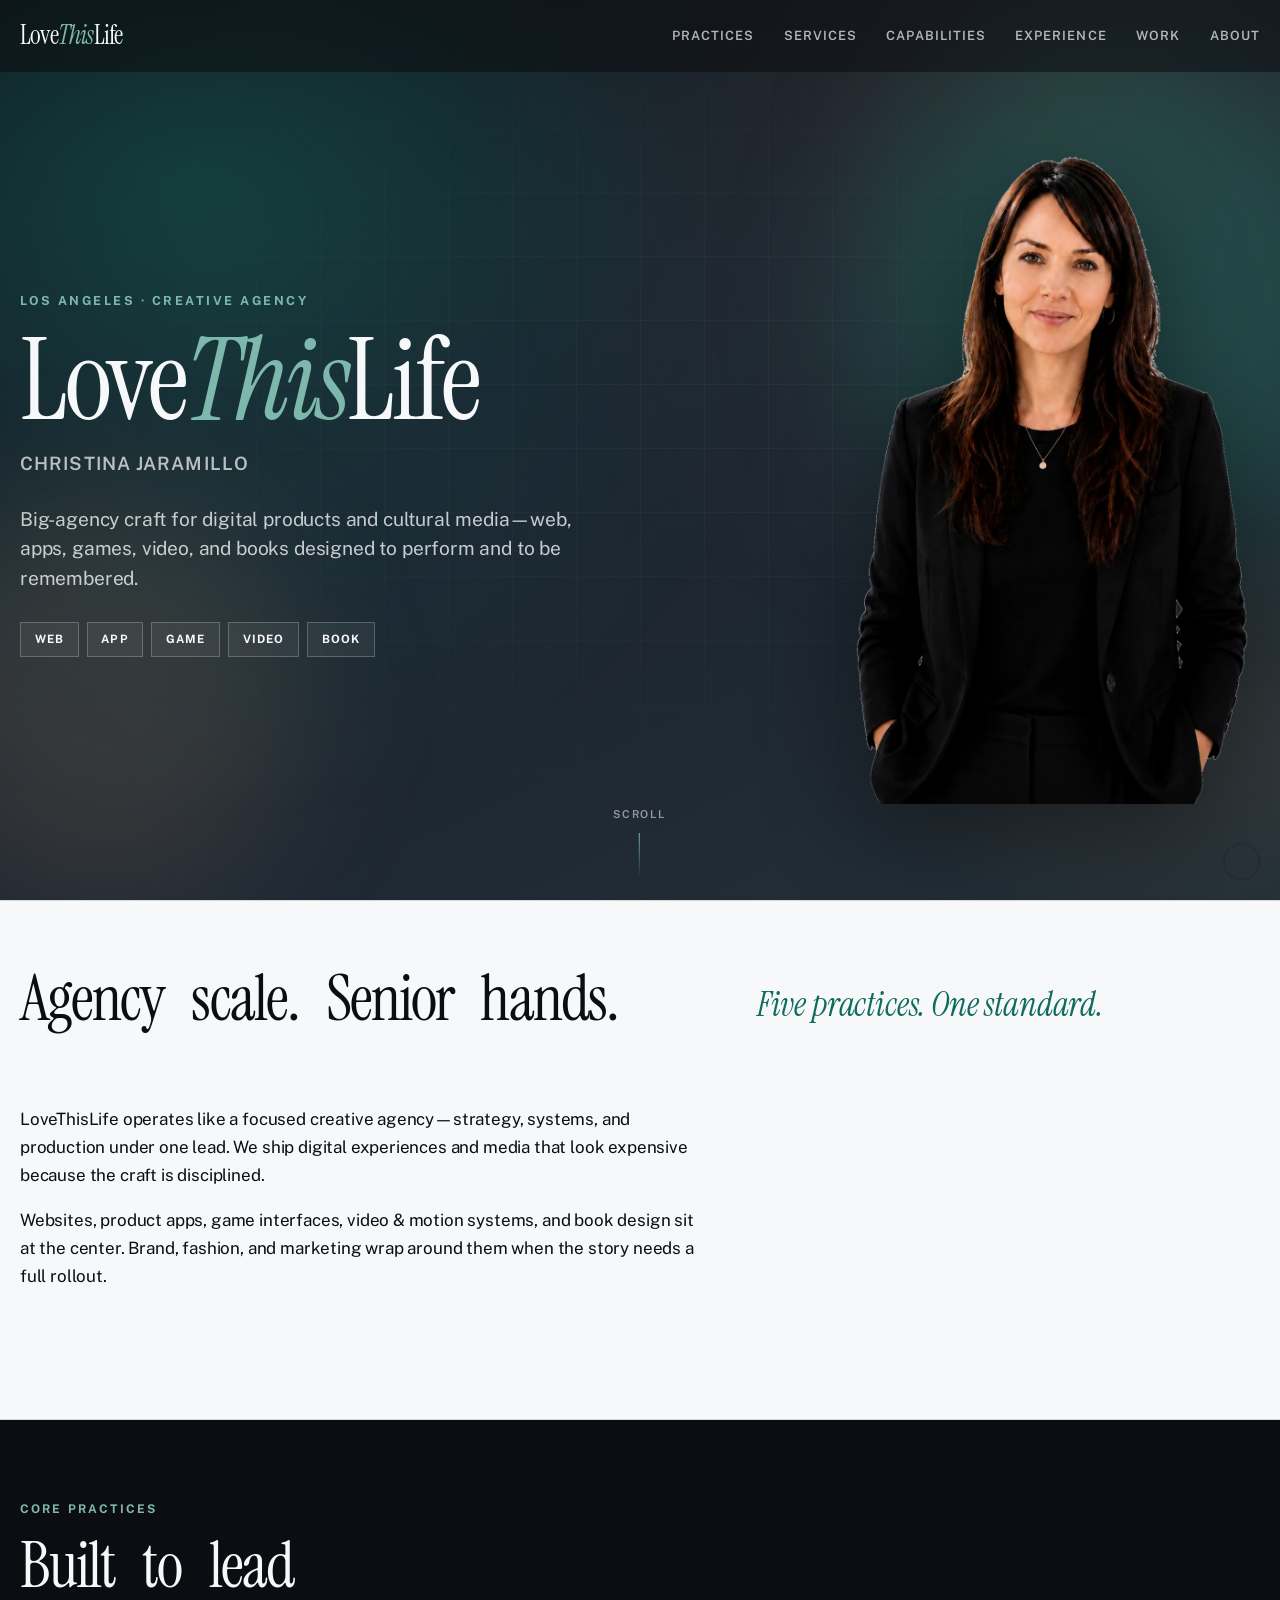
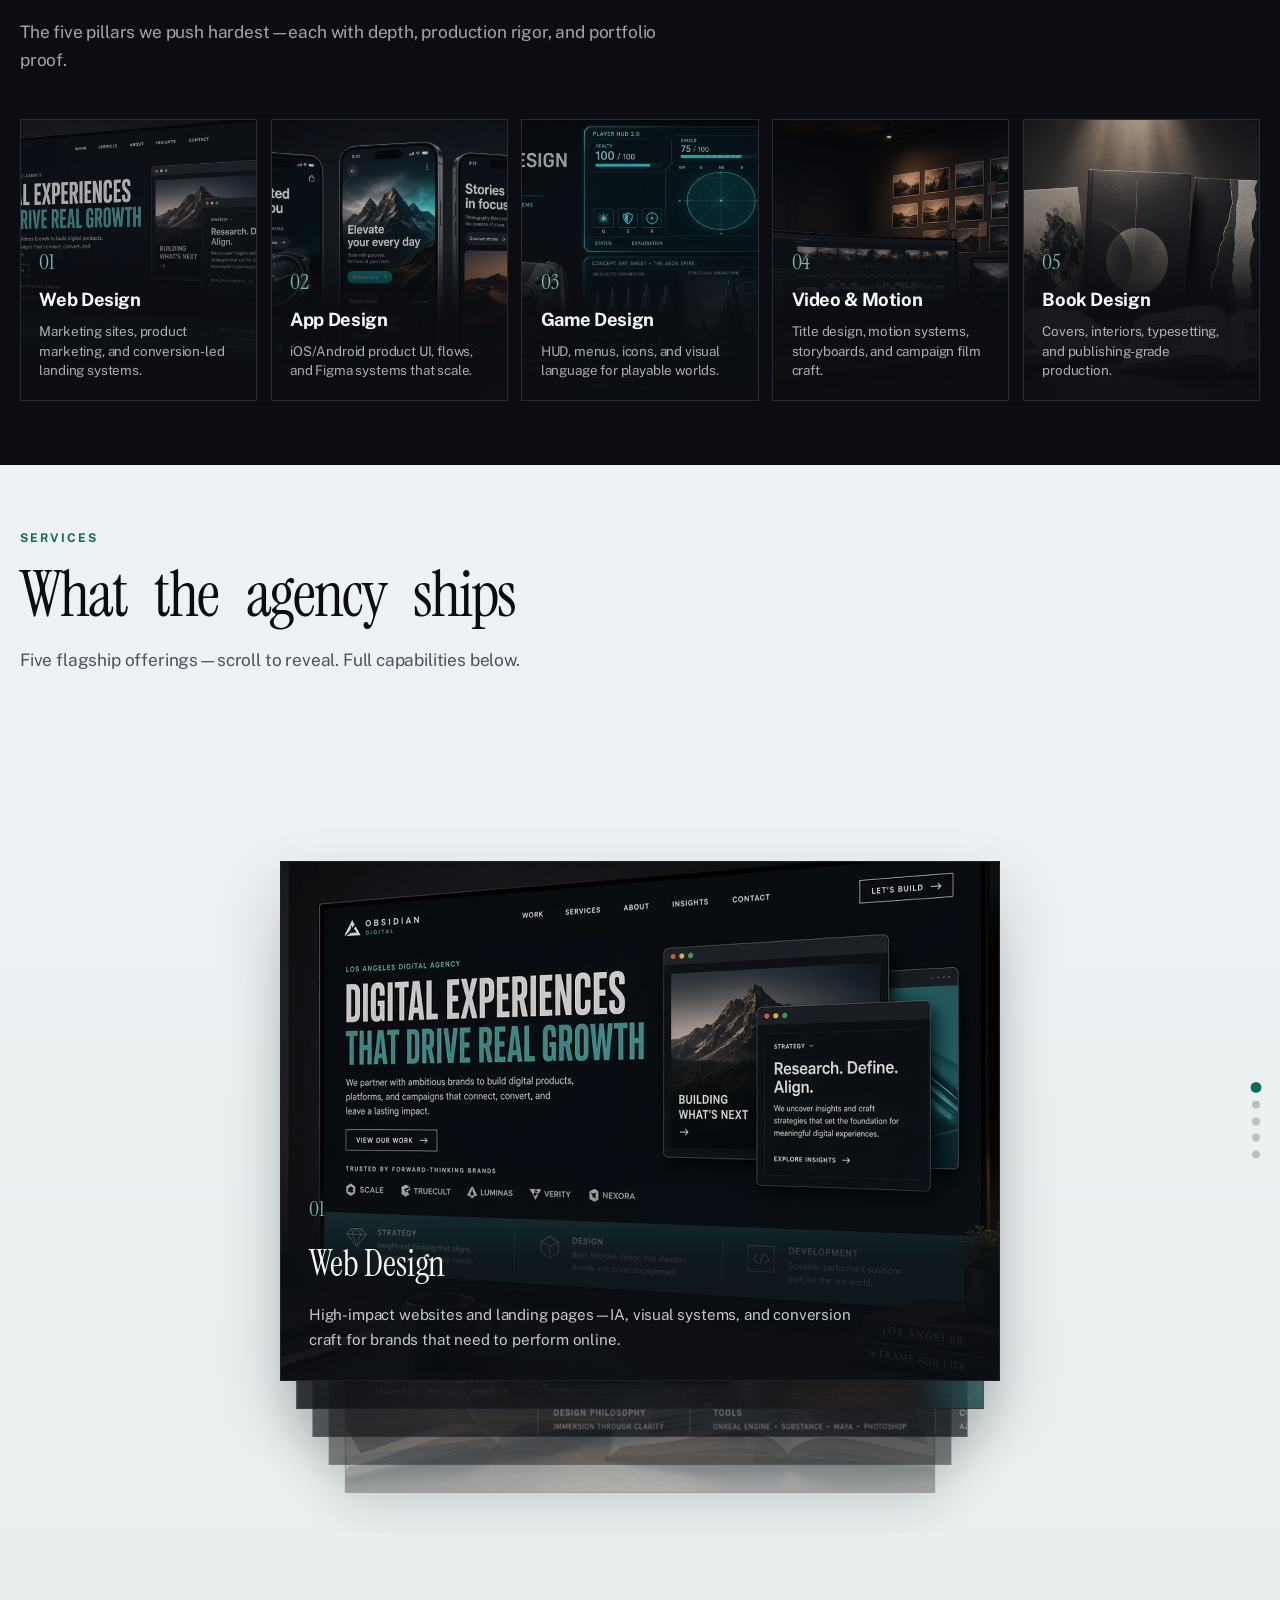
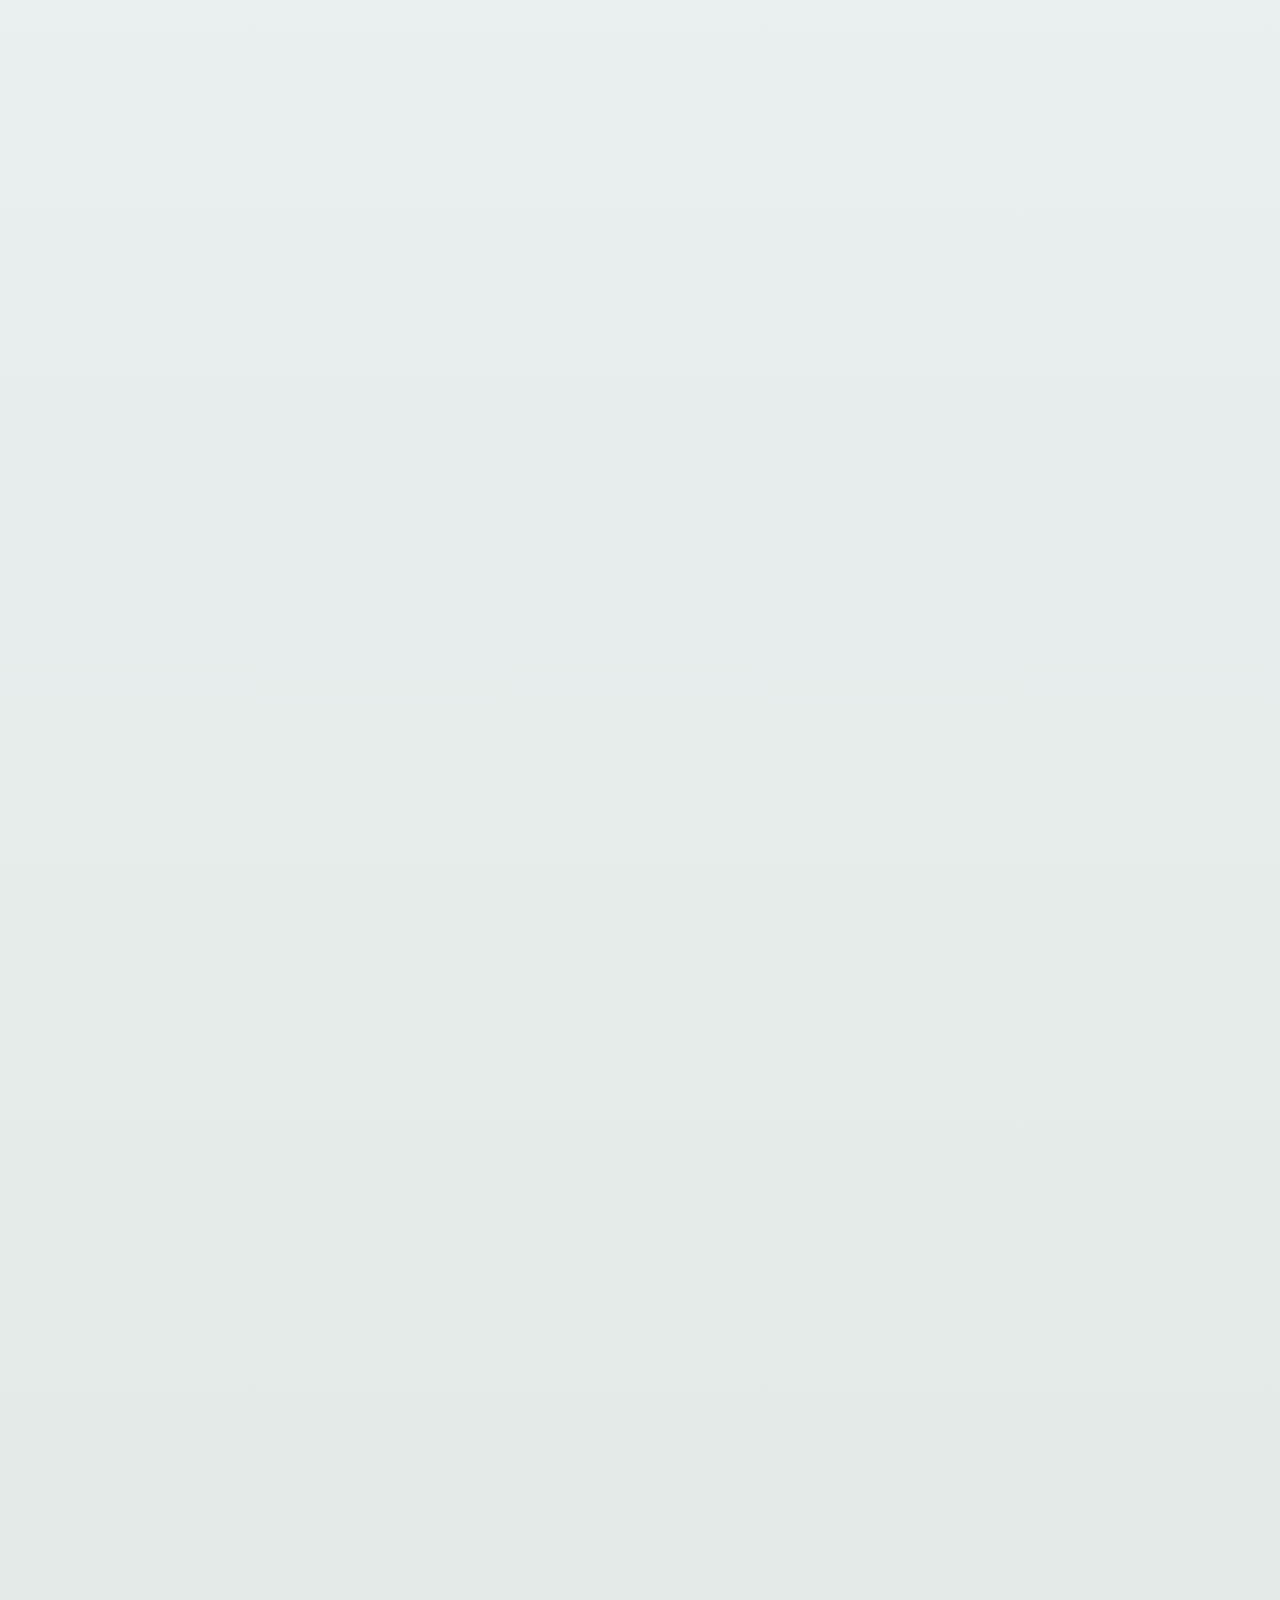
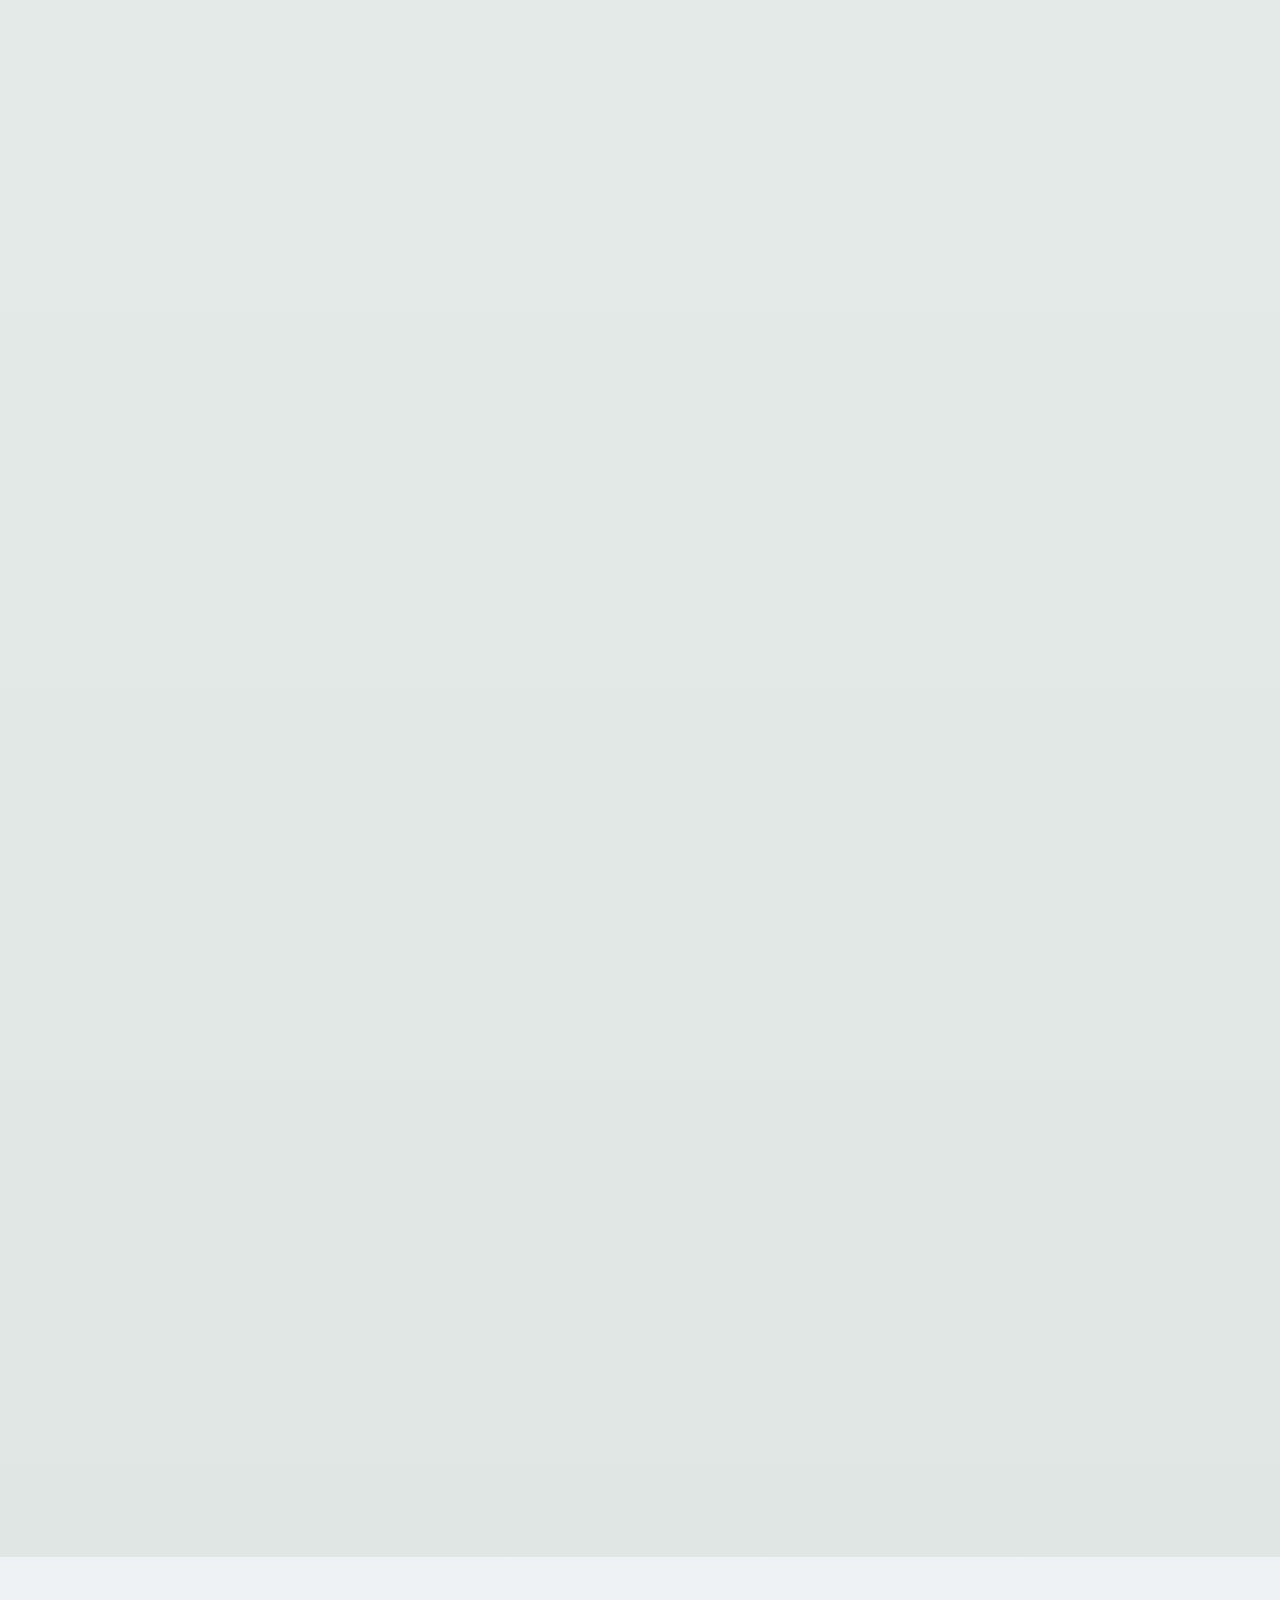
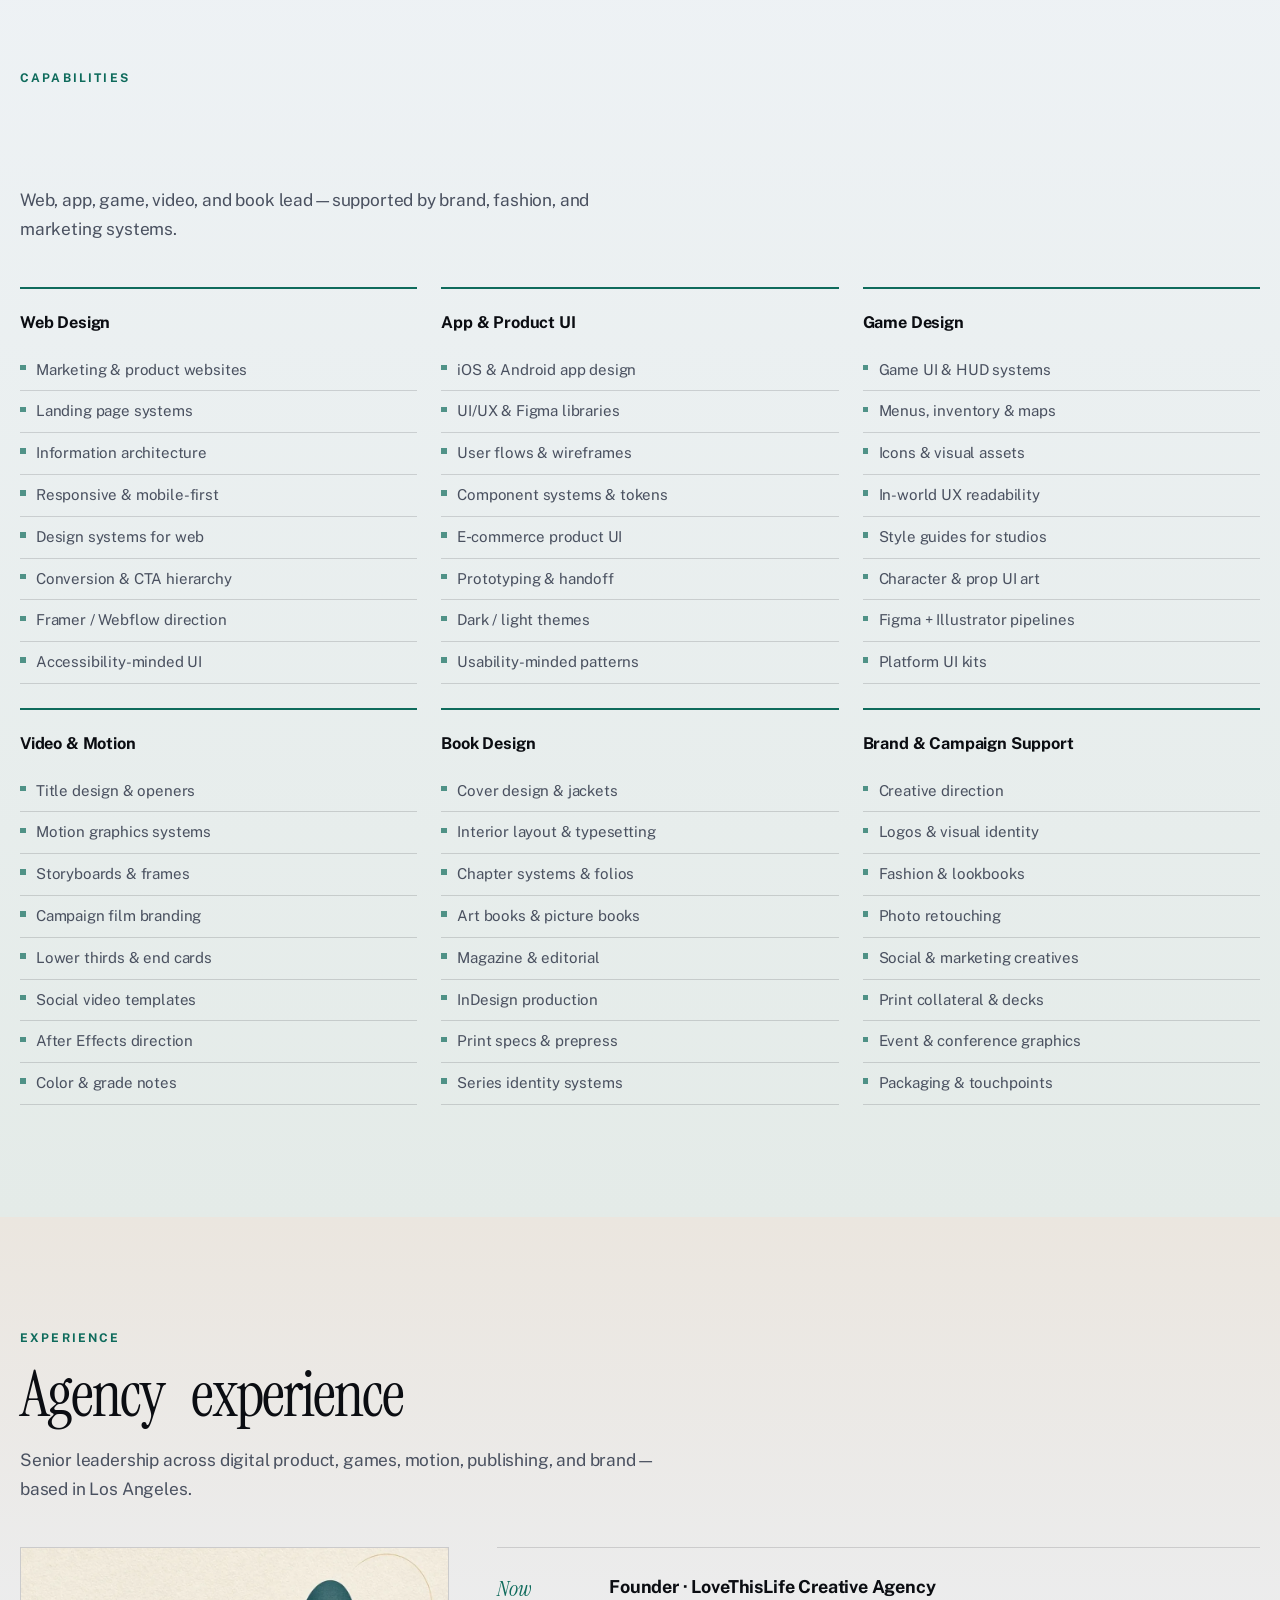
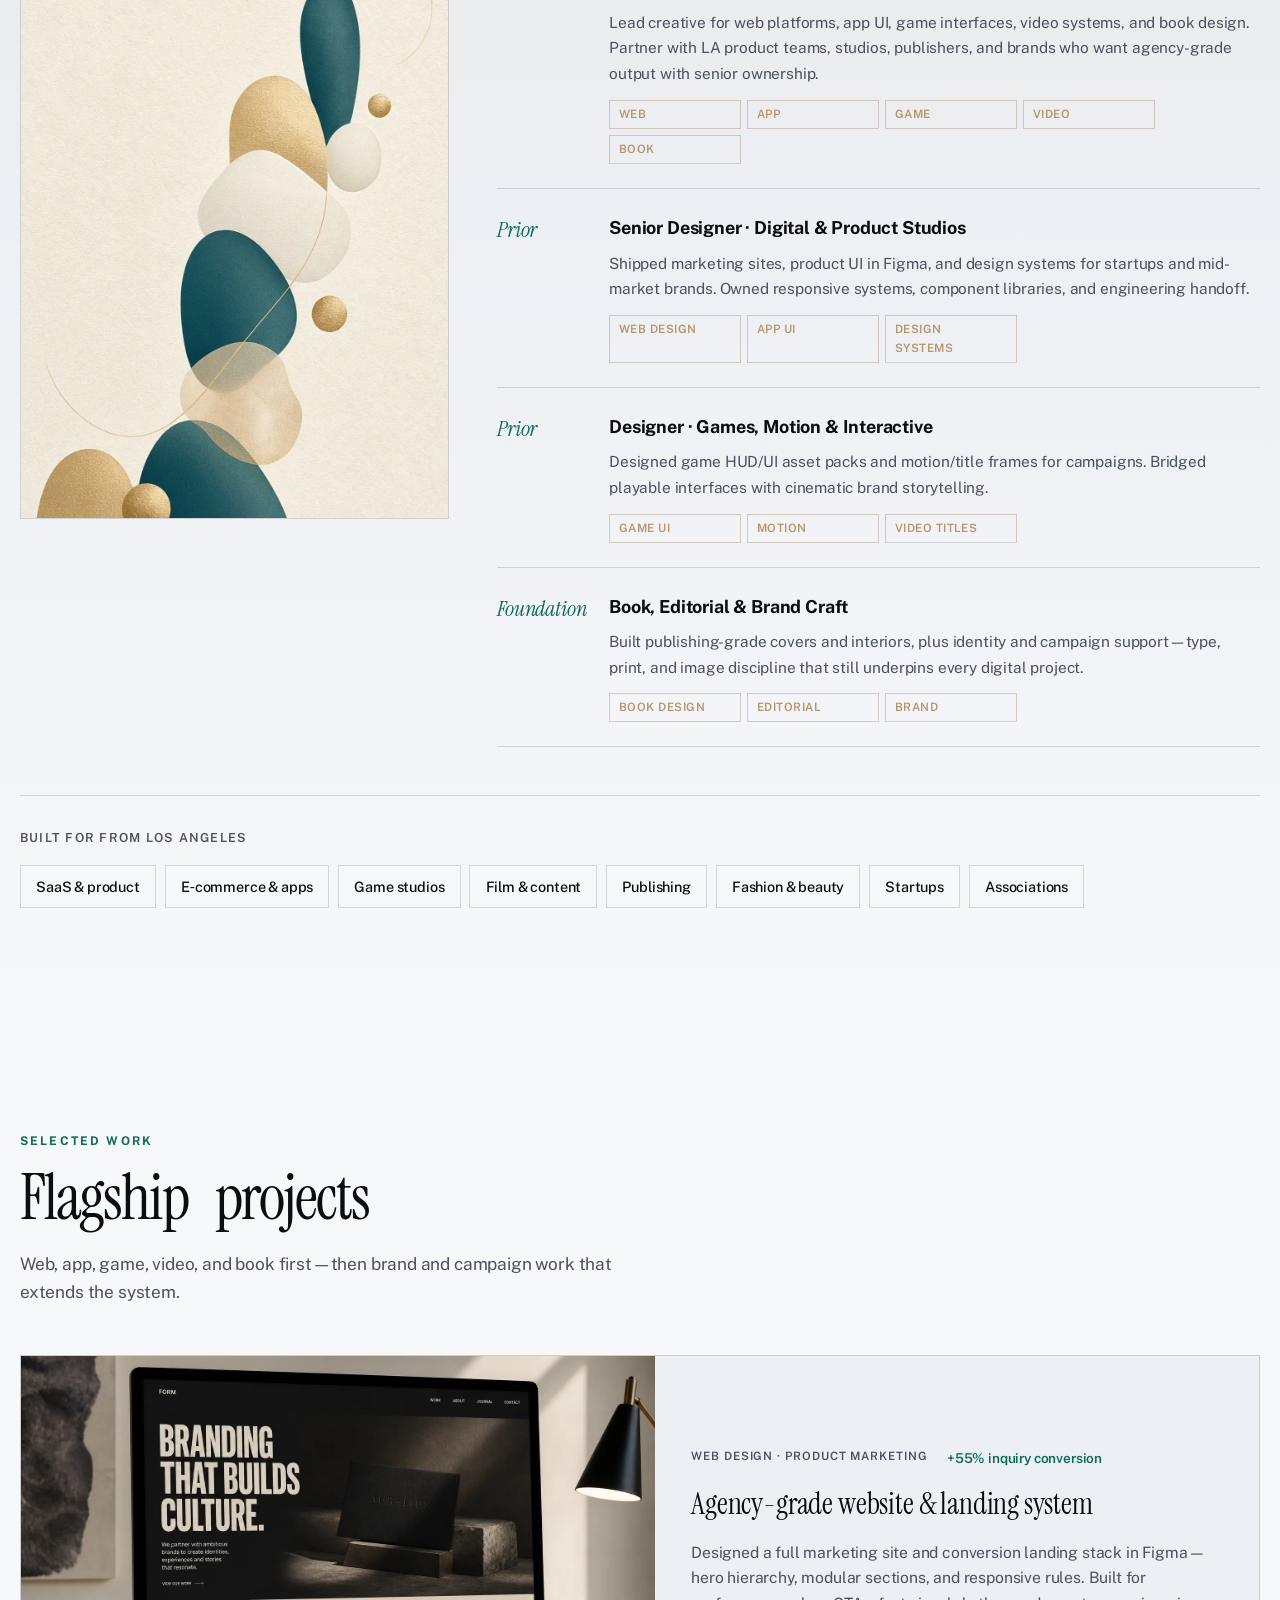
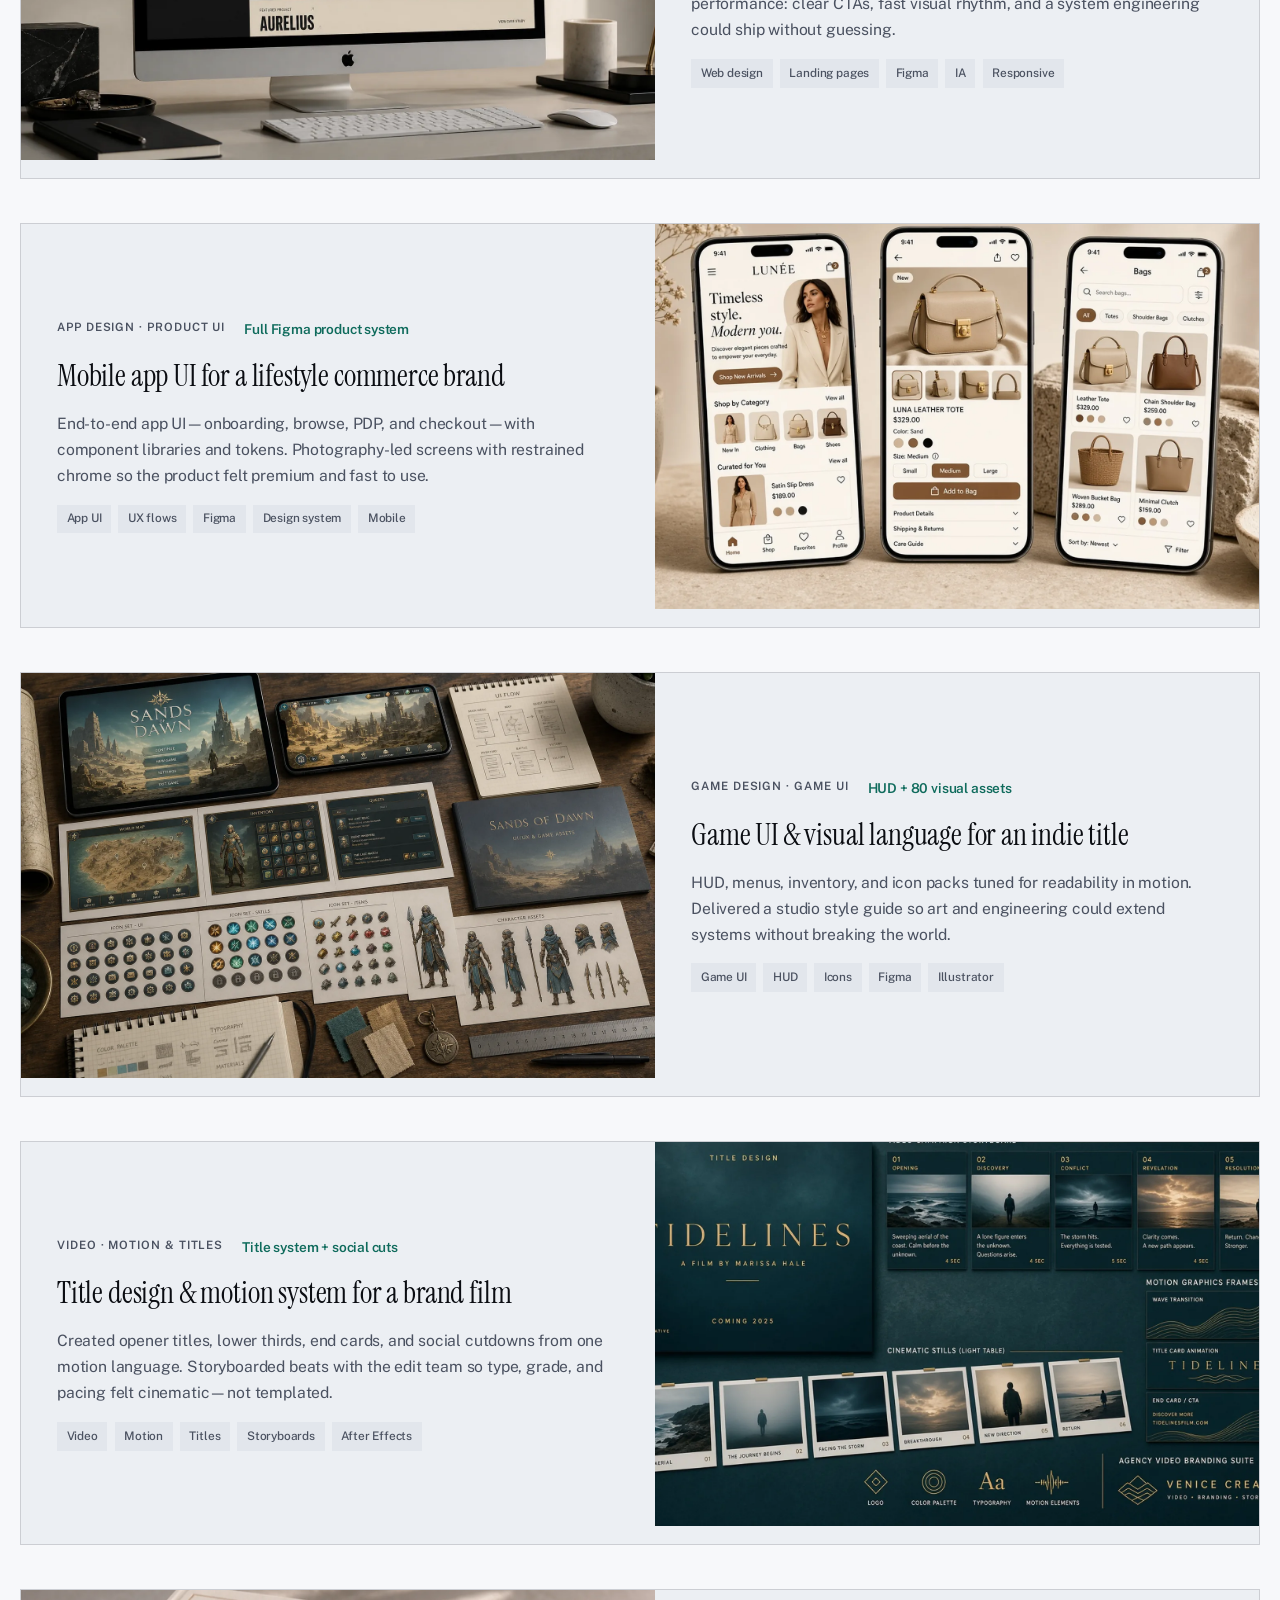
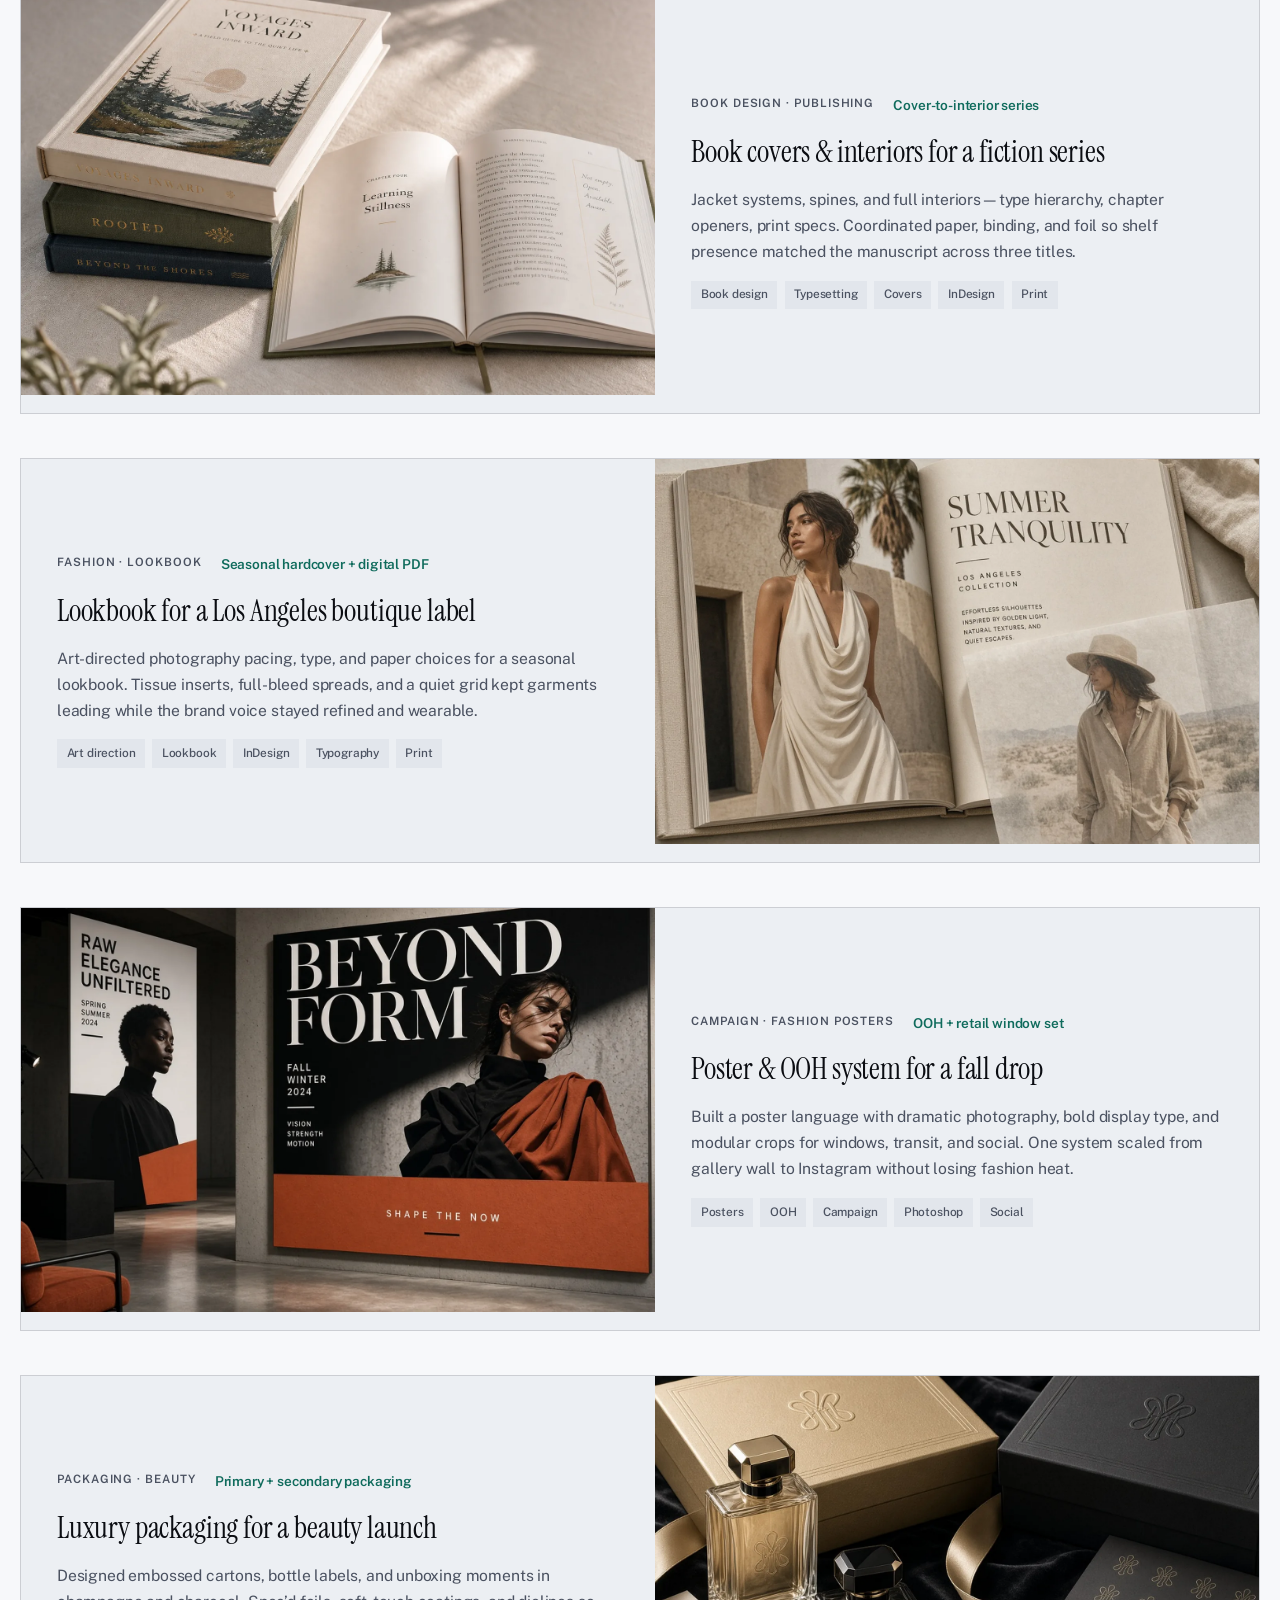
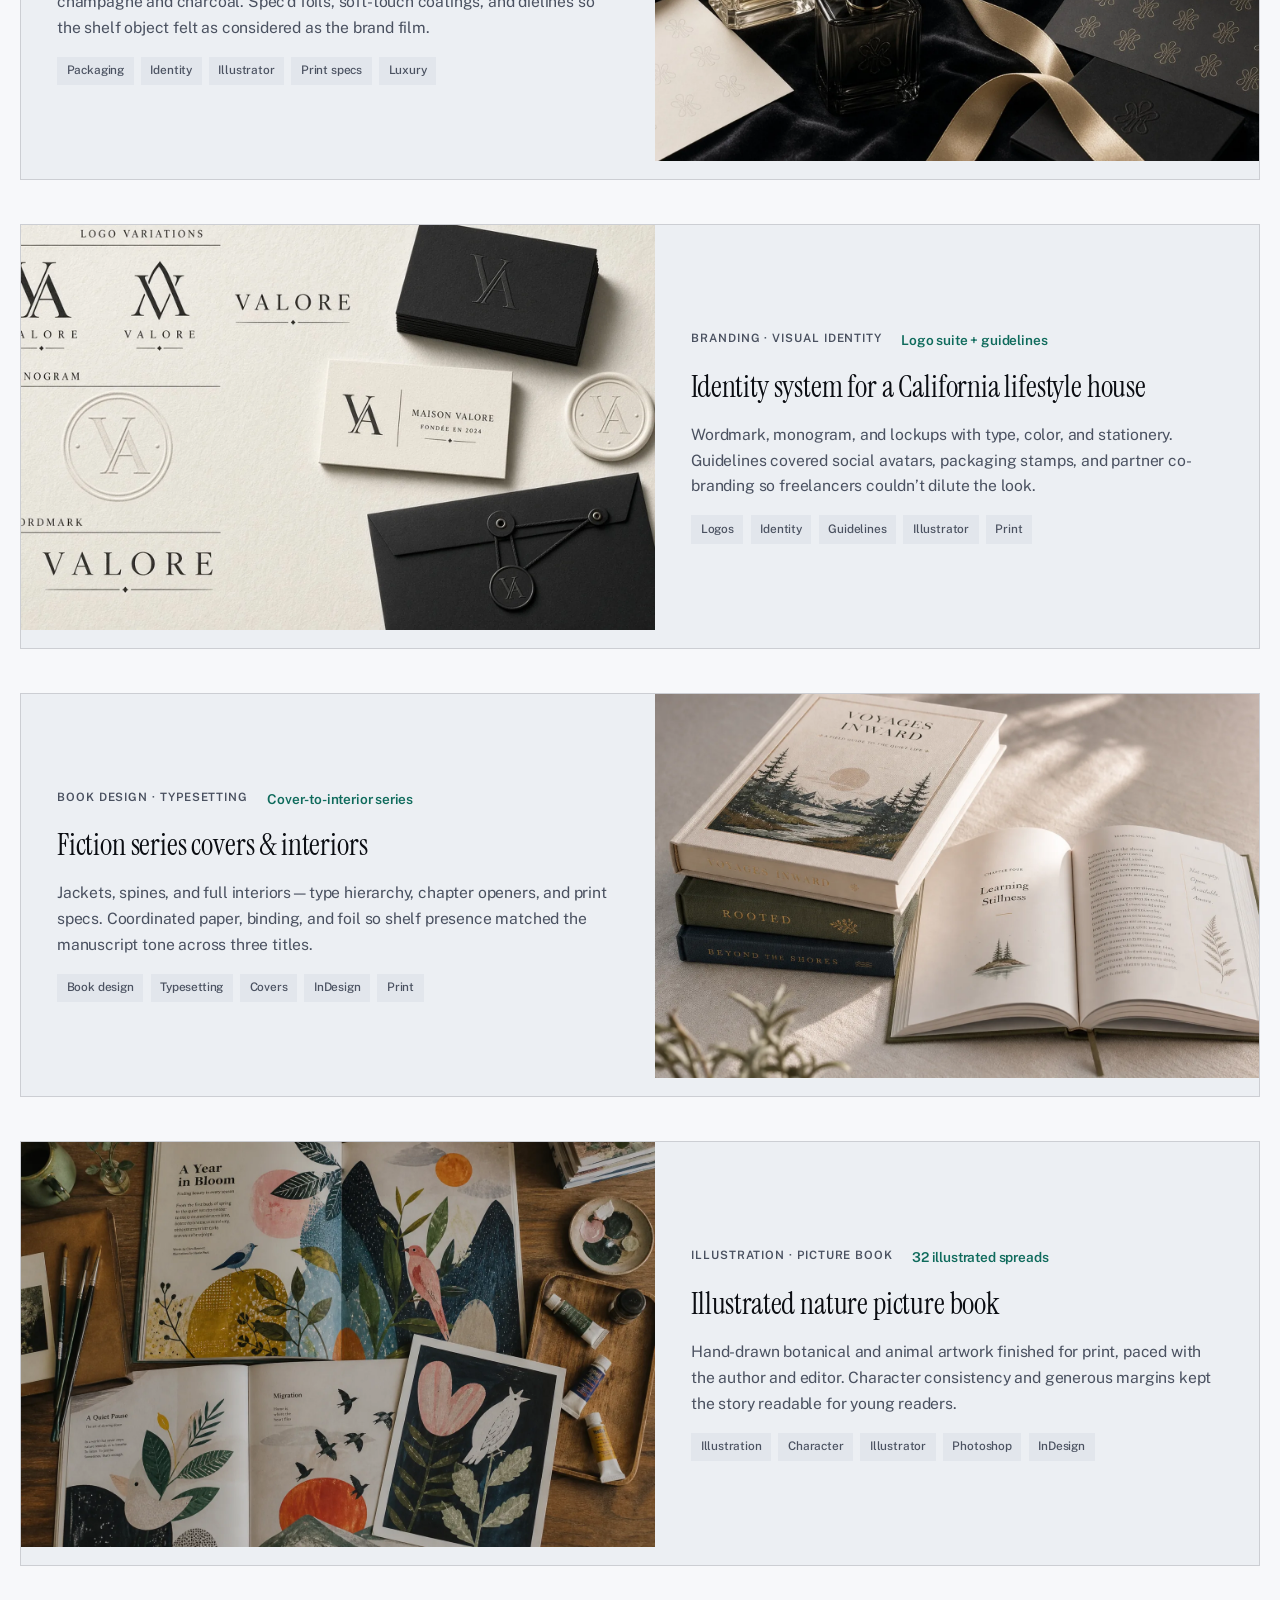
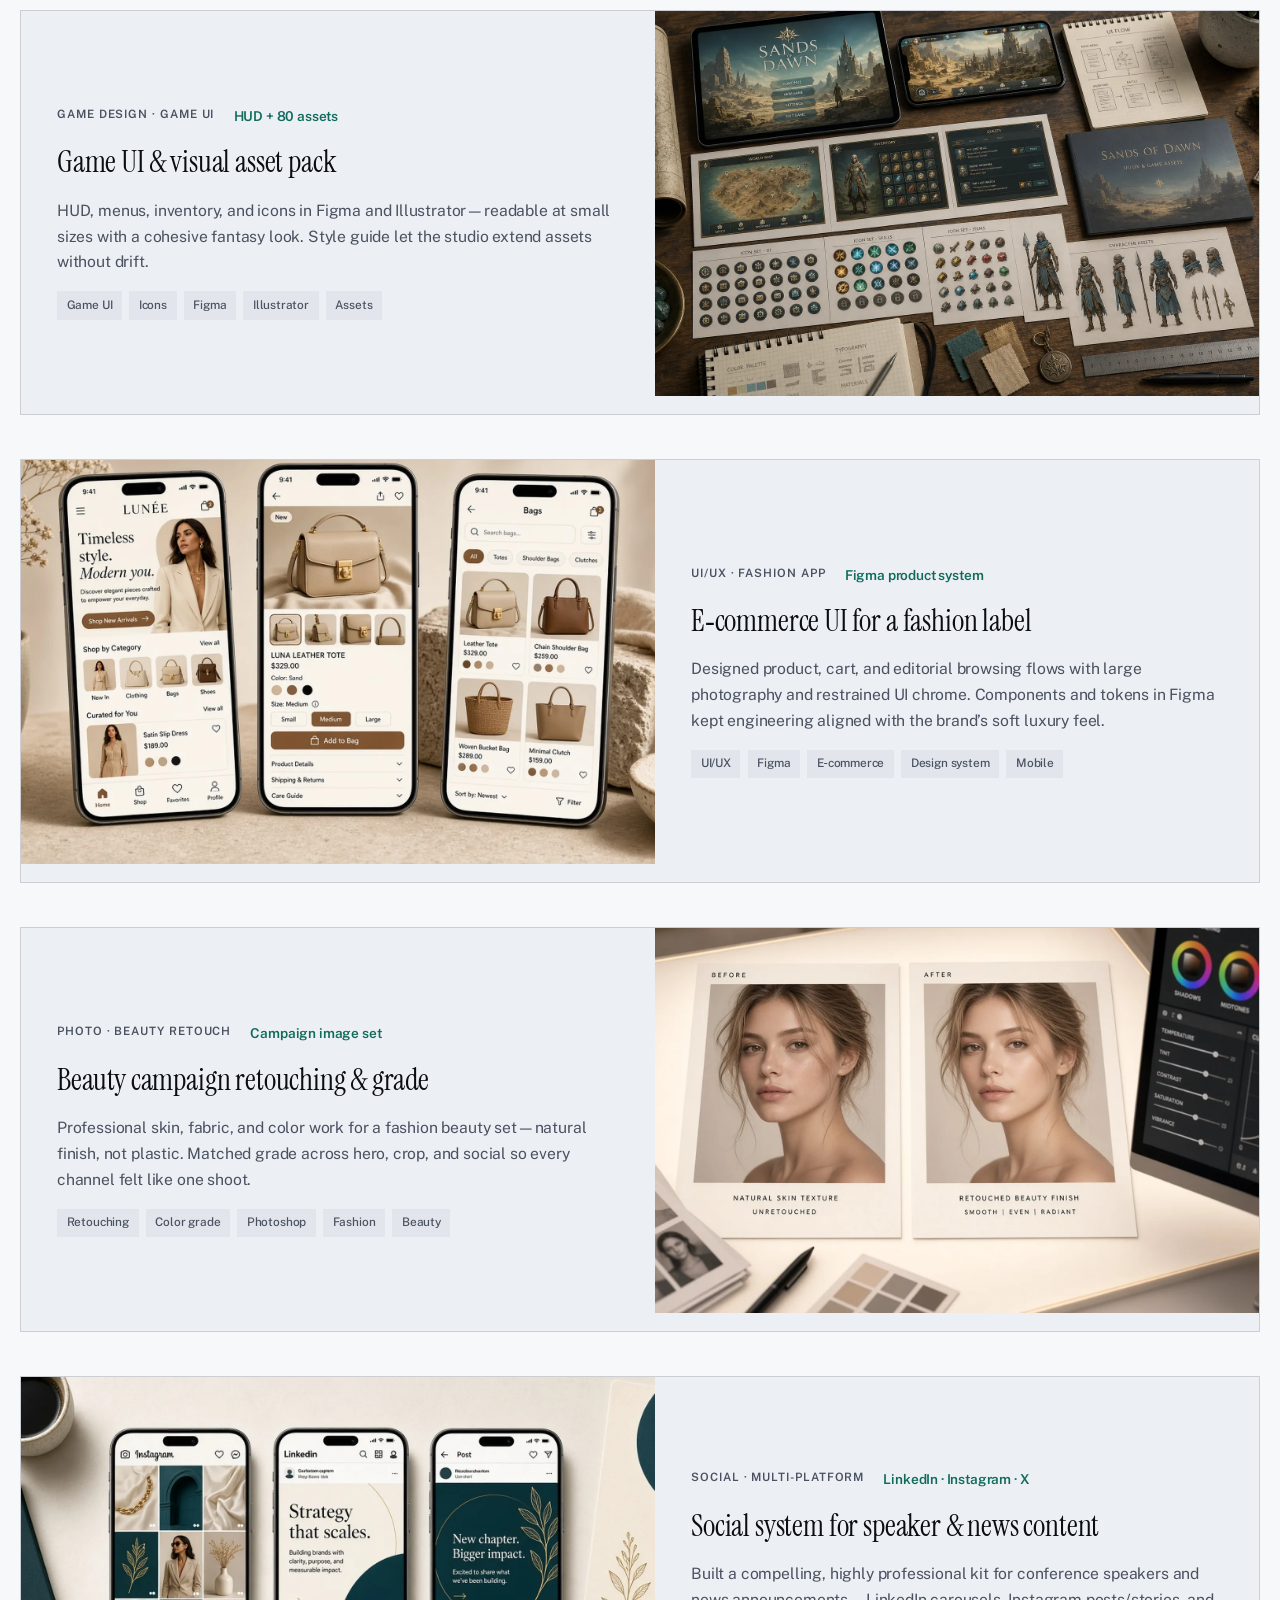
==== commit d9277d7d: "Restyle as a big creative agency focused on web, app, game, video, and book. Dark cinematic UI, prac" ====
--- a/index.html
+++ b/index.html
@@ -3,8 +3,8 @@
 <head>
   <meta charset="UTF-8" />
   <meta name="viewport" content="width=device-width, initial-scale=1.0" />
-  <title>LoveThisLife — Design Atelier · Christina Jaramillo · Los Angeles</title>
-  <meta name="description" content="LoveThisLife is a Los Angeles design atelier led by Christina Jaramillo—fashionable graphic design, creative direction, branding, books, UI, illustration, and marketing craft." />
+  <title>LoveThisLife — Creative Agency · Web, App, Game, Video &amp; Book · Los Angeles</title>
+  <meta name="description" content="LoveThisLife is a Los Angeles creative agency led by Christina Jaramillo—web design, app UI, game design, video &amp; motion, and book design with big-agency craft." />
   <link rel="preconnect" href="https://fonts.googleapis.com" />
   <link rel="preconnect" href="https://fonts.gstatic.com" crossorigin />
   <link href="https://fonts.googleapis.com/css2?family=Instrument+Serif:ital@0;1&family=Public+Sans:ital,wght@0,300;0,400;0,500;0,600;0,700;1,400&display=swap" rel="stylesheet" />
@@ -30,11 +30,11 @@
         <span class="logo-word">Love<span>This</span>Life</span>
       </a>
       <nav class="nav" aria-label="Primary">
+        <a href="#pillars">Practices</a>
         <a href="#solutions">Services</a>
-        <a href="#skills">Craft</a>
+        <a href="#skills">Capabilities</a>
         <a href="#career">Experience</a>
         <a href="#experience">Work</a>
-        <a href="#process">Process</a>
         <a href="#about">About</a>
       </nav>
       <button class="nav-toggle" type="button" aria-expanded="false" aria-controls="mobile-nav" aria-label="Open menu">
@@ -42,11 +42,11 @@
       </button>
     </div>
     <nav class="mobile-nav" id="mobile-nav" hidden>
+      <a href="#pillars">Practices</a>
       <a href="#solutions">Services</a>
-      <a href="#skills">Craft</a>
+      <a href="#skills">Capabilities</a>
       <a href="#career">Experience</a>
       <a href="#experience">Work</a>
-      <a href="#process">Process</a>
       <a href="#about">About</a>
     </nav>
   </header>
@@ -61,13 +61,20 @@
       </div>
       <div class="hero-layout">
         <div class="hero-copy reveal">
-          <p class="hero-location">Los Angeles · Design Atelier</p>
+          <p class="hero-location">Los Angeles · Creative Agency</p>
           <h1 class="hero-brand">Love<span>This</span>Life</h1>
           <p class="hero-name">Christina Jaramillo</p>
-          <p class="hero-lede">A fashionable design studio for brands that want polish with a pulse—creative direction, identity, books, fashion, UI, and campaign craft from Los Angeles.</p>
+          <p class="hero-lede">Big-agency craft for digital products and cultural media—web, apps, games, video, and books designed to perform and to be remembered.</p>
+          <ul class="hero-practices" aria-label="Core practices">
+            <li>Web</li>
+            <li>App</li>
+            <li>Game</li>
+            <li>Video</li>
+            <li>Book</li>
+          </ul>
         </div>
         <figure class="hero-portrait reveal">
-          <img src="assets/christina-jaramillo-portrait.webp?v=17" alt="Christina Jaramillo" width="800" height="1200" />
+          <img src="assets/christina-jaramillo-portrait.webp?v=18" alt="Christina Jaramillo" width="800" height="1200" />
         </figure>
       </div>
       <div class="hero-scroll" aria-hidden="true">
@@ -78,91 +85,112 @@
 
     <section class="intro section">
       <div class="container intro-grid">
-        <h2 class="section-title kinetic reveal" data-kinetic>Craft with allure.</h2>
-        <p class="intro-sub reveal">Discipline with desire.</p>
+        <h2 class="section-title kinetic reveal" data-kinetic>Agency scale. Senior hands.</h2>
+        <p class="intro-sub reveal">Five practices. One standard.</p>
         <div class="intro-copy reveal">
-          <p>LoveThisLife is a boutique design atelier—not a factory. Every engagement gets senior creative direction, obsessive detail, and a look that feels current without chasing trends.</p>
-          <p>From fashion campaigns and luxury packaging to books, game UI, Figma products, social systems, and conference branding, the studio ships work that feels considered in the hand and magnetic on screen.</p>
-        </div>
-      </div>
-    </section>
-
-    <section class="atelier-strip" aria-label="Studio craft gallery">
-      <div class="atelier-strip__track">
-        <figure class="atelier-strip__item reveal">
-          <img src="assets/gallery-fashion-editorial.webp" alt="Fashion editorial magazine spreads" loading="lazy" />
-          <figcaption>Fashion editorial</figcaption>
-        </figure>
-        <figure class="atelier-strip__item reveal">
-          <img src="assets/gallery-typography.webp" alt="Typography specimen wall" loading="lazy" />
-          <figcaption>Type &amp; letterforms</figcaption>
-        </figure>
-        <figure class="atelier-strip__item reveal">
-          <img src="assets/gallery-studio-atmosphere.webp" alt="Design studio mood board wall" loading="lazy" />
-          <figcaption>Studio direction</figcaption>
-        </figure>
-        <figure class="atelier-strip__item reveal">
-          <img src="assets/project-lookbook.webp" alt="Fashion lookbook design" loading="lazy" />
-          <figcaption>Lookbooks</figcaption>
-        </figure>
+          <p>LoveThisLife operates like a focused creative agency—strategy, systems, and production under one lead. We ship digital experiences and media that look expensive because the craft is disciplined.</p>
+          <p>Websites, product apps, game interfaces, video &amp; motion systems, and book design sit at the center. Brand, fashion, and marketing wrap around them when the story needs a full rollout.</p>
+        </div>
+      </div>
+    </section>
+
+    <section class="pillars" id="pillars" aria-labelledby="pillars-heading">
+      <div class="container">
+        <p class="eyebrow reveal">Core practices</p>
+        <h2 id="pillars-heading" class="section-title kinetic reveal" data-kinetic>Built to lead</h2>
+        <p class="section-lede reveal">The five pillars we push hardest—each with depth, production rigor, and portfolio proof.</p>
+        <div class="pillars-grid">
+          <article class="pillar reveal">
+            <img src="assets/solution-web-design.webp" alt="" loading="lazy" />
+            <div class="pillar__copy">
+              <span class="pillar__num">01</span>
+              <h3>Web Design</h3>
+              <p>Marketing sites, product marketing, and conversion-led landing systems.</p>
+            </div>
+          </article>
+          <article class="pillar reveal">
+            <img src="assets/solution-app-design.webp" alt="" loading="lazy" />
+            <div class="pillar__copy">
+              <span class="pillar__num">02</span>
+              <h3>App Design</h3>
+              <p>iOS/Android product UI, flows, and Figma systems that scale.</p>
+            </div>
+          </article>
+          <article class="pillar reveal">
+            <img src="assets/solution-game-agency.webp" alt="" loading="lazy" />
+            <div class="pillar__copy">
+              <span class="pillar__num">03</span>
+              <h3>Game Design</h3>
+              <p>HUD, menus, icons, and visual language for playable worlds.</p>
+            </div>
+          </article>
+          <article class="pillar reveal">
+            <img src="assets/solution-video-motion.webp" alt="" loading="lazy" />
+            <div class="pillar__copy">
+              <span class="pillar__num">04</span>
+              <h3>Video &amp; Motion</h3>
+              <p>Title design, motion systems, storyboards, and campaign film craft.</p>
+            </div>
+          </article>
+          <article class="pillar reveal">
+            <img src="assets/solution-book-agency.webp" alt="" loading="lazy" />
+            <div class="pillar__copy">
+              <span class="pillar__num">05</span>
+              <h3>Book Design</h3>
+              <p>Covers, interiors, typesetting, and publishing-grade production.</p>
+            </div>
+          </article>
+        </div>
       </div>
     </section>
 
     <section class="stack-scroll" id="solutions" aria-labelledby="solutions-heading">
       <div class="stack-scroll__intro container">
         <p class="eyebrow reveal">Services</p>
-        <h2 id="solutions-heading" class="section-title kinetic reveal" data-kinetic>A full atelier of design</h2>
-        <p class="section-lede reveal">Six disciplined lanes—scroll to reveal each. Depth lives in the craft list below.</p>
-      </div>
-      <div class="stack-scroll__stage stack-scroll__stage--six" id="stack-stage">
+        <h2 id="solutions-heading" class="section-title kinetic reveal" data-kinetic>What the agency ships</h2>
+        <p class="section-lede reveal">Five flagship offerings—scroll to reveal. Full capabilities below.</p>
+      </div>
+      <div class="stack-scroll__stage stack-scroll__stage--five" id="stack-stage">
         <div class="stack-scroll__sticky">
           <div class="stack-scroll__deck" id="stack-deck">
             <article class="stack-card" data-index="0">
-              <img src="assets/solution-fashion-direction.webp" alt="" loading="lazy" />
+              <img src="assets/solution-web-design.webp" alt="" loading="lazy" />
               <div class="stack-card__copy">
                 <span>01</span>
-                <h3>Creative Direction &amp; Fashion</h3>
-                <p>Campaign concepts, lookbooks, and art direction—fashionable stories that still feel professional and on-brand.</p>
+                <h3>Web Design</h3>
+                <p>High-impact websites and landing pages—IA, visual systems, and conversion craft for brands that need to perform online.</p>
               </div>
             </article>
             <article class="stack-card" data-index="1">
-              <img src="assets/solution-book-design.webp" alt="" loading="lazy" />
+              <img src="assets/solution-app-design.webp" alt="" loading="lazy" />
               <div class="stack-card__copy">
                 <span>02</span>
-                <h3>Book Design &amp; Editorial</h3>
-                <p>Covers, interiors, typesetting, and magazines—layouts that honor reading and shelf presence.</p>
+                <h3>App &amp; Product UI</h3>
+                <p>Mobile and product interfaces in Figma—flows, components, and polish that feel native and brand-true.</p>
               </div>
             </article>
             <article class="stack-card" data-index="2">
-              <img src="assets/solution-illustration.webp" alt="" loading="lazy" />
+              <img src="assets/solution-game-agency.webp" alt="" loading="lazy" />
               <div class="stack-card__copy">
                 <span>03</span>
-                <h3>Illustration &amp; Custom Artwork</h3>
-                <p>Editorial, character, botanical, and spot illustration—handcrafted, finished for print and digital.</p>
+                <h3>Game Design &amp; Game UI</h3>
+                <p>HUD systems, menus, icons, and visual assets—readable under pressure, cohesive in-world.</p>
               </div>
             </article>
             <article class="stack-card" data-index="3">
-              <img src="assets/solution-game-design.webp" alt="" loading="lazy" />
+              <img src="assets/solution-video-motion.webp" alt="" loading="lazy" />
               <div class="stack-card__copy">
                 <span>04</span>
-                <h3>Game Design &amp; Game UI</h3>
-                <p>HUD systems, menus, icons, and visual assets that feel playable and on-world.</p>
+                <h3>Video, Motion &amp; Titles</h3>
+                <p>Motion design, title sequences, storyboards, and video branding systems for campaigns and product stories.</p>
               </div>
             </article>
             <article class="stack-card" data-index="4">
-              <img src="assets/solution-product-ui.webp" alt="" loading="lazy" />
+              <img src="assets/solution-book-agency.webp" alt="" loading="lazy" />
               <div class="stack-card__copy">
                 <span>05</span>
-                <h3>UI/UX, Figma &amp; Web</h3>
-                <p>Product interfaces, design systems, and landing pages built for clarity and conversion.</p>
-              </div>
-            </article>
-            <article class="stack-card" data-index="5">
-              <img src="assets/solution-print-marketing.webp" alt="" loading="lazy" />
-              <div class="stack-card__copy">
-                <span>06</span>
-                <h3>Brand, Photo &amp; Marketing</h3>
-                <p>Identity, retouching, social kits, print collateral, pitch decks—print and digital in one voice.</p>
+                <h3>Book Design &amp; Editorial</h3>
+                <p>Cover-to-interior systems, typesetting, and print production for novels, art books, and publishing clients.</p>
               </div>
             </article>
           </div>
@@ -174,86 +202,86 @@
     <section class="section skills" id="skills">
       <div class="container">
         <p class="eyebrow reveal">Capabilities</p>
-        <h2 class="section-title reveal">Skills in every corner of design</h2>
-        <p class="section-lede reveal">A senior toolkit—broad enough for a full campaign, precise enough for a single page.</p>
+        <h2 class="section-title reveal">Agency depth by practice</h2>
+        <p class="section-lede reveal">Web, app, game, video, and book lead—supported by brand, fashion, and marketing systems.</p>
 
         <div class="skills-grid">
           <div class="skill-group reveal">
-            <h3>Creative Direction</h3>
+            <h3>Web Design</h3>
             <ul>
-              <li>Graphic design &amp; creative direction</li>
-              <li>Fashion &amp; campaign art direction</li>
-              <li>Visual strategy &amp; mood boards</li>
-              <li>Concept development &amp; narratives</li>
-              <li>Lookbook &amp; seasonal stories</li>
-              <li>Photography direction</li>
-              <li>Client workshops &amp; critiques</li>
-              <li>Production oversight</li>
-            </ul>
-          </div>
-          <div class="skill-group reveal">
-            <h3>Brand &amp; Identity</h3>
-            <ul>
-              <li>Logos, wordmarks &amp; monograms</li>
-              <li>Visual identity systems</li>
-              <li>Color, type &amp; guidelines</li>
-              <li>Luxury packaging &amp; labels</li>
-              <li>Stationery &amp; touchpoints</li>
-              <li>Hospitality &amp; retail branding</li>
-              <li>Naming support &amp; verbal tone</li>
-              <li>Brand refresh &amp; evolution</li>
-            </ul>
-          </div>
-          <div class="skill-group reveal">
-            <h3>Books &amp; Editorial</h3>
-            <ul>
-              <li>Book design, layout &amp; typesetting</li>
-              <li>Book covers &amp; jackets</li>
-              <li>Magazine &amp; editorial design</li>
-              <li>Picture books &amp; art books</li>
-              <li>Chapter systems &amp; folios</li>
-              <li>Print specs &amp; prepress</li>
-              <li>Adobe InDesign production</li>
-              <li>Catalog &amp; lookbook layouts</li>
-            </ul>
-          </div>
-          <div class="skill-group reveal">
-            <h3>Illustration &amp; Games</h3>
-            <ul>
-              <li>Custom illustration</li>
-              <li>Editorial &amp; spot art</li>
-              <li>Character &amp; narrative</li>
-              <li>Botanical &amp; nature</li>
-              <li>Game UI &amp; HUD</li>
-              <li>Icons &amp; asset packs</li>
-              <li>Illustrator &amp; Photoshop</li>
-              <li>Style guides for studios</li>
-            </ul>
-          </div>
-          <div class="skill-group reveal">
-            <h3>UI, UX &amp; Digital</h3>
-            <ul>
-              <li>UI/UX &amp; Figma design</li>
-              <li>Wireframes &amp; flows</li>
-              <li>Design systems</li>
-              <li>Web &amp; landing pages</li>
-              <li>E‑commerce &amp; app UI</li>
-              <li>Prototyping &amp; handoff</li>
-              <li>Responsive layouts</li>
+              <li>Marketing &amp; product websites</li>
+              <li>Landing page systems</li>
+              <li>Information architecture</li>
+              <li>Responsive &amp; mobile-first</li>
+              <li>Design systems for web</li>
+              <li>Conversion &amp; CTA hierarchy</li>
+              <li>Framer / Webflow direction</li>
               <li>Accessibility-minded UI</li>
             </ul>
           </div>
           <div class="skill-group reveal">
-            <h3>Photo, Print &amp; Social</h3>
+            <h3>App &amp; Product UI</h3>
             <ul>
-              <li>Beauty &amp; fashion retouching</li>
-              <li>Image enhancement &amp; compositing</li>
+              <li>iOS &amp; Android app design</li>
+              <li>UI/UX &amp; Figma libraries</li>
+              <li>User flows &amp; wireframes</li>
+              <li>Component systems &amp; tokens</li>
+              <li>E‑commerce product UI</li>
+              <li>Prototyping &amp; handoff</li>
+              <li>Dark / light themes</li>
+              <li>Usability-minded patterns</li>
+            </ul>
+          </div>
+          <div class="skill-group reveal">
+            <h3>Game Design</h3>
+            <ul>
+              <li>Game UI &amp; HUD systems</li>
+              <li>Menus, inventory &amp; maps</li>
+              <li>Icons &amp; visual assets</li>
+              <li>In-world UX readability</li>
+              <li>Style guides for studios</li>
+              <li>Character &amp; prop UI art</li>
+              <li>Figma + Illustrator pipelines</li>
+              <li>Platform UI kits</li>
+            </ul>
+          </div>
+          <div class="skill-group reveal">
+            <h3>Video &amp; Motion</h3>
+            <ul>
+              <li>Title design &amp; openers</li>
+              <li>Motion graphics systems</li>
+              <li>Storyboards &amp; frames</li>
+              <li>Campaign film branding</li>
+              <li>Lower thirds &amp; end cards</li>
+              <li>Social video templates</li>
+              <li>After Effects direction</li>
+              <li>Color &amp; grade notes</li>
+            </ul>
+          </div>
+          <div class="skill-group reveal">
+            <h3>Book Design</h3>
+            <ul>
+              <li>Cover design &amp; jackets</li>
+              <li>Interior layout &amp; typesetting</li>
+              <li>Chapter systems &amp; folios</li>
+              <li>Art books &amp; picture books</li>
+              <li>Magazine &amp; editorial</li>
+              <li>InDesign production</li>
+              <li>Print specs &amp; prepress</li>
+              <li>Series identity systems</li>
+            </ul>
+          </div>
+          <div class="skill-group reveal">
+            <h3>Brand &amp; Campaign Support</h3>
+            <ul>
+              <li>Creative direction</li>
+              <li>Logos &amp; visual identity</li>
+              <li>Fashion &amp; lookbooks</li>
+              <li>Photo retouching</li>
               <li>Social &amp; marketing creatives</li>
-              <li>LinkedIn, Instagram &amp; X kits</li>
-              <li>Brochures, posters &amp; banners</li>
+              <li>Print collateral &amp; decks</li>
               <li>Event &amp; conference graphics</li>
-              <li>Pitch decks &amp; presentations</li>
-              <li>Print-ready PDF/X files</li>
+              <li>Packaging &amp; touchpoints</li>
             </ul>
           </div>
         </div>
@@ -263,8 +291,8 @@
     <section class="section career" id="career">
       <div class="container">
         <p class="eyebrow reveal">Experience</p>
-        <h2 class="section-title kinetic reveal" data-kinetic>A path built on craft</h2>
-        <p class="section-lede reveal">Years of studio practice across fashion, publishing, product, and brand—rooted in Los Angeles.</p>
+        <h2 class="section-title kinetic reveal" data-kinetic>Agency experience</h2>
+        <p class="section-lede reveal">Senior leadership across digital product, games, motion, publishing, and brand—based in Los Angeles.</p>
 
         <div class="career-layout">
           <figure class="career-visual reveal">
@@ -274,49 +302,49 @@
             <li class="reveal">
               <span class="career-year">Now</span>
               <div>
-                <h3>Founder · LoveThisLife Design Atelier</h3>
-                <p>Lead creative for identity, fashion campaigns, books, UI, illustration, and marketing systems. Partner with LA founders, publishers, boutiques, and associations who want one senior designer from brief to press.</p>
-                <ul class="career-tags"><li>Creative direction</li><li>Full-service design</li><li>Client leadership</li></ul>
+                <h3>Founder · LoveThisLife Creative Agency</h3>
+                <p>Lead creative for web platforms, app UI, game interfaces, video systems, and book design. Partner with LA product teams, studios, publishers, and brands who want agency-grade output with senior ownership.</p>
+                <ul class="career-tags"><li>Web</li><li>App</li><li>Game</li><li>Video</li><li>Book</li></ul>
               </div>
             </li>
             <li class="reveal">
               <span class="career-year">Prior</span>
               <div>
-                <h3>Senior Designer · Brand &amp; Editorial Studios</h3>
-                <p>Shipped covers, interiors, campaign kits, and packaging for lifestyle and fashion clients. Owned InDesign production, art direction with photographers, and multi-channel rollouts.</p>
-                <ul class="career-tags"><li>Editorial</li><li>Packaging</li><li>Campaign</li></ul>
+                <h3>Senior Designer · Digital &amp; Product Studios</h3>
+                <p>Shipped marketing sites, product UI in Figma, and design systems for startups and mid-market brands. Owned responsive systems, component libraries, and engineering handoff.</p>
+                <ul class="career-tags"><li>Web design</li><li>App UI</li><li>Design systems</li></ul>
               </div>
             </li>
             <li class="reveal">
               <span class="career-year">Prior</span>
               <div>
-                <h3>Designer · Digital Product &amp; Interactive</h3>
-                <p>Designed web, landing, and product UI in Figma—plus game UI and icon systems for indie studios. Bridged visual craft with usable flows and clean handoff.</p>
-                <ul class="career-tags"><li>UI/UX</li><li>Figma</li><li>Game UI</li></ul>
+                <h3>Designer · Games, Motion &amp; Interactive</h3>
+                <p>Designed game HUD/UI asset packs and motion/title frames for campaigns. Bridged playable interfaces with cinematic brand storytelling.</p>
+                <ul class="career-tags"><li>Game UI</li><li>Motion</li><li>Video titles</li></ul>
               </div>
             </li>
             <li class="reveal">
               <span class="career-year">Foundation</span>
               <div>
-                <h3>Graphic Design · Illustration &amp; Print</h3>
-                <p>Built the craft base—typography, illustration, photo retouch, posters, and print production. Learned to make work that looks expensive because the details are honest.</p>
-                <ul class="career-tags"><li>Typography</li><li>Illustration</li><li>Print</li></ul>
+                <h3>Book, Editorial &amp; Brand Craft</h3>
+                <p>Built publishing-grade covers and interiors, plus identity and campaign support—type, print, and image discipline that still underpins every digital project.</p>
+                <ul class="career-tags"><li>Book design</li><li>Editorial</li><li>Brand</li></ul>
               </div>
             </li>
           </ol>
         </div>
 
         <div class="industries reveal">
-          <p class="industries__label">Industries served from Los Angeles</p>
+          <p class="industries__label">Built for from Los Angeles</p>
           <ul class="industries__list">
+            <li>SaaS &amp; product</li>
+            <li>E‑commerce &amp; apps</li>
+            <li>Game studios</li>
+            <li>Film &amp; content</li>
+            <li>Publishing</li>
             <li>Fashion &amp; beauty</li>
-            <li>Publishing</li>
-            <li>Lifestyle &amp; DTC</li>
-            <li>Hospitality</li>
-            <li>Indie games</li>
-            <li>Associations &amp; events</li>
             <li>Startups</li>
-            <li>Creative studios</li>
+            <li>Associations</li>
           </ul>
         </div>
       </div>
@@ -325,10 +353,85 @@
     <section class="section work" id="experience">
       <div class="container">
         <p class="eyebrow reveal">Selected work</p>
-        <h2 class="section-title kinetic reveal" data-kinetic>Projects that wear well</h2>
-        <p class="section-lede reveal">Detailed case notes across fashion, brand, books, games, UI, photo, social, and print—built to show range and finish.</p>
+        <h2 class="section-title kinetic reveal" data-kinetic>Flagship projects</h2>
+        <p class="section-lede reveal">Web, app, game, video, and book first—then brand and campaign work that extends the system.</p>
 
         <div class="projects">
+          <article class="project reveal">
+            <figure class="project-media">
+              <img src="assets/project-studio-web.webp" alt="High-impact website and landing design" loading="lazy" />
+            </figure>
+            <div class="project-body">
+              <div class="work-meta">
+                <span class="work-tag">Web Design · Product marketing</span>
+                <span class="work-result">+55% inquiry conversion</span>
+              </div>
+              <h3>Agency-grade website &amp; landing system</h3>
+              <p>Designed a full marketing site and conversion landing stack in Figma—hero hierarchy, modular sections, and responsive rules. Built for performance: clear CTAs, fast visual rhythm, and a system engineering could ship without guessing.</p>
+              <ul class="work-stack"><li>Web design</li><li>Landing pages</li><li>Figma</li><li>IA</li><li>Responsive</li></ul>
+            </div>
+          </article>
+
+          <article class="project reveal">
+            <figure class="project-media">
+              <img src="assets/project-fashion-app.webp" alt="Mobile app product UI design" loading="lazy" />
+            </figure>
+            <div class="project-body">
+              <div class="work-meta">
+                <span class="work-tag">App Design · Product UI</span>
+                <span class="work-result">Full Figma product system</span>
+              </div>
+              <h3>Mobile app UI for a lifestyle commerce brand</h3>
+              <p>End-to-end app UI—onboarding, browse, PDP, and checkout—with component libraries and tokens. Photography-led screens with restrained chrome so the product felt premium and fast to use.</p>
+              <ul class="work-stack"><li>App UI</li><li>UX flows</li><li>Figma</li><li>Design system</li><li>Mobile</li></ul>
+            </div>
+          </article>
+
+          <article class="project reveal">
+            <figure class="project-media">
+              <img src="assets/project-game-ui.webp" alt="Game UI HUD and visual assets" loading="lazy" />
+            </figure>
+            <div class="project-body">
+              <div class="work-meta">
+                <span class="work-tag">Game Design · Game UI</span>
+                <span class="work-result">HUD + 80 visual assets</span>
+              </div>
+              <h3>Game UI &amp; visual language for an indie title</h3>
+              <p>HUD, menus, inventory, and icon packs tuned for readability in motion. Delivered a studio style guide so art and engineering could extend systems without breaking the world.</p>
+              <ul class="work-stack"><li>Game UI</li><li>HUD</li><li>Icons</li><li>Figma</li><li>Illustrator</li></ul>
+            </div>
+          </article>
+
+          <article class="project reveal">
+            <figure class="project-media">
+              <img src="assets/project-video-titles.webp" alt="Video title design and motion frames" loading="lazy" />
+            </figure>
+            <div class="project-body">
+              <div class="work-meta">
+                <span class="work-tag">Video · Motion &amp; titles</span>
+                <span class="work-result">Title system + social cuts</span>
+              </div>
+              <h3>Title design &amp; motion system for a brand film</h3>
+              <p>Created opener titles, lower thirds, end cards, and social cutdowns from one motion language. Storyboarded beats with the edit team so type, grade, and pacing felt cinematic—not templated.</p>
+              <ul class="work-stack"><li>Video</li><li>Motion</li><li>Titles</li><li>Storyboards</li><li>After Effects</li></ul>
+            </div>
+          </article>
+
+          <article class="project reveal">
+            <figure class="project-media">
+              <img src="assets/project-book-design.webp" alt="Premium book covers and interiors" loading="lazy" />
+            </figure>
+            <div class="project-body">
+              <div class="work-meta">
+                <span class="work-tag">Book Design · Publishing</span>
+                <span class="work-result">Cover-to-interior series</span>
+              </div>
+              <h3>Book covers &amp; interiors for a fiction series</h3>
+              <p>Jacket systems, spines, and full interiors—type hierarchy, chapter openers, print specs. Coordinated paper, binding, and foil so shelf presence matched the manuscript across three titles.</p>
+              <ul class="work-stack"><li>Book design</li><li>Typesetting</li><li>Covers</li><li>InDesign</li><li>Print</li></ul>
+            </div>
+          </article>
+
           <article class="project reveal">
             <figure class="project-media">
               <img src="assets/project-lookbook.webp" alt="Fashion lookbook and catalog design" loading="lazy" />
@@ -575,8 +678,8 @@
     <section class="section process" id="process">
       <div class="container process-layout">
         <div class="process-pin">
-          <p class="eyebrow">How the atelier works</p>
-          <h2 class="section-title kinetic" data-kinetic>Brief to brilliance</h2>
+          <p class="eyebrow">How the agency works</p>
+          <h2 class="section-title kinetic" data-kinetic>Brief to launch</h2>
           <figure class="process-visual">
             <img src="assets/process-path.webp" alt="Abstract four-stage design process path" id="process-image" />
             <div class="process-visual__veil" id="process-veil"></div>
@@ -592,7 +695,7 @@
             <span>01</span>
             <div>
               <h3>Discover</h3>
-              <p>Listen hard—audience, constraints, competitors, and taste. Surface what the brand must say, and what fashion or restraint it can wear.</p>
+              <p>Listen hard—audience, product goals, and constraints. Surface what the web, app, game, film, or book must do—and what it can leave unsaid.</p>
             </div>
           </li>
           <li data-stage="1" data-label="Design" data-num="02">
@@ -606,7 +709,7 @@
             <span>03</span>
             <div>
               <h3>Build</h3>
-              <p>High-fidelity layouts, artwork, UI, retouch, and production files. Specs and QA so print and digital match the intent.</p>
+              <p>High-fidelity UI, motion frames, game assets, book layouts, and production files. Specs and QA so digital and print match the intent.</p>
             </div>
           </li>
           <li data-stage="3" data-label="Hand off" data-num="04">
@@ -623,20 +726,20 @@
     <section class="section about" id="about">
       <div class="container about-grid">
         <figure class="about-portrait reveal">
-          <img src="assets/christina-jaramillo-portrait.webp?v=17" alt="Christina Jaramillo" width="800" height="1200" />
+          <img src="assets/christina-jaramillo-portrait.webp?v=18" alt="Christina Jaramillo" width="800" height="1200" />
         </figure>
         <div class="about-copy reveal">
-          <p class="eyebrow">About the atelier</p>
+          <p class="eyebrow">About the agency</p>
           <h2 class="section-title">Christina Jaramillo</h2>
-          <p class="about-role">Founder · LoveThisLife Design Atelier · Los Angeles</p>
-          <p>I built LoveThisLife as a fashionable design studio with serious craft—creative direction for brands that want to look current, feel premium, and still read as professional.</p>
-          <p>Based in Los Angeles, I partner with fashion labels, publishers, hospitality, startups, game studios, and associations. One senior lead from mood board to press file—not a revolving door of juniors.</p>
+          <p class="about-role">Founder · LoveThisLife Creative Agency · Los Angeles</p>
+          <p>I built LoveThisLife as a creative agency with senior ownership—web, apps, games, video, and books designed at a level that feels big-studio without the bureaucracy.</p>
+          <p>Based in Los Angeles, I partner with product teams, game studios, publishers, and brands who want one lead from strategy to ship—not a revolving door of juniors.</p>
           <aside class="about-aside">
             <dl>
-              <div><dt>Studio</dt><dd>LoveThisLife · Design Atelier</dd></div>
+              <div><dt>Studio</dt><dd>LoveThisLife · Creative Agency</dd></div>
               <div><dt>Based in</dt><dd>Los Angeles, California</dd></div>
-              <div><dt>Focus</dt><dd>Fashionable design · Full craft</dd></div>
-              <div><dt>Tools</dt><dd>Adobe · Figma · Print &amp; digital</dd></div>
+              <div><dt>Focus</dt><dd>Web · App · Game · Video · Book</dd></div>
+              <div><dt>Tools</dt><dd>Figma · Adobe · Motion · Print</dd></div>
             </dl>
           </aside>
         </div>
@@ -647,7 +750,7 @@
   <footer class="site-footer">
     <div class="container footer-inner">
       <span class="logo-word logo-word--footer">Love<span>This</span>Life</span>
-      <p>© <span id="year"></span> Christina Jaramillo · Design Atelier · Los Angeles</p>
+      <p>© <span id="year"></span> Christina Jaramillo · Creative Agency · Los Angeles</p>
       <a href="#top">Back to top</a>
     </div>
   </footer>
--- a/styles.css
+++ b/styles.css
@@ -1,19 +1,20 @@
-/* LoveThisLife — fashionable design atelier portfolio */
+/* LoveThisLife — big-agency creative portfolio */
 
 :root {
-  --ink: #12151c;
-  --ink-soft: #3a4050;
-  --mist: #e6ebf0;
-  --paper: #f3f5f7;
-  --white: #fafbfc;
-  --teal: #1a5c52;
-  --champagne: #9a7b52;
-  --line: rgba(18, 21, 28, 0.12);
-  --shadow: 0 20px 50px rgba(18, 21, 28, 0.08);
+  --ink: #0b0d12;
+  --ink-soft: #4a5160;
+  --mist: #e2e6ec;
+  --paper: #eceff3;
+  --white: #f7f8fa;
+  --teal: #0f6b5c;
+  --teal-bright: #1a8f7a;
+  --champagne: #b8956a;
+  --line: rgba(11, 13, 18, 0.14);
+  --shadow: 0 28px 70px rgba(11, 13, 18, 0.12);
   --font-display: "Instrument Serif", Georgia, serif;
   --font-body: "Public Sans", system-ui, sans-serif;
-  --max: 1120px;
-  --header-h: 4.25rem;
+  --max: 1240px;
+  --header-h: 4.5rem;
   --ease: cubic-bezier(0.22, 1, 0.36, 1);
 }
 
@@ -27,6 +28,7 @@
   color: var(--ink);
   background: var(--paper);
   -webkit-font-smoothing: antialiased;
+  letter-spacing: -0.01em;
 }
 img { max-width: 100%; display: block; }
 a { color: inherit; text-decoration: none; }
@@ -68,14 +70,14 @@
 
 .site-header {
   position: fixed; inset: 0 0 auto; z-index: 50; height: var(--header-h);
-  background: rgba(243, 245, 247, 0.82);
-  backdrop-filter: blur(12px);
+  background: rgba(11, 13, 18, 0.55);
+  backdrop-filter: blur(14px);
   border-bottom: 1px solid transparent;
   transition: border-color 0.3s ease, background 0.3s ease;
 }
 .site-header.is-scrolled {
-  border-bottom-color: var(--line);
-  background: rgba(243, 245, 247, 0.94);
+  border-bottom-color: rgba(255,255,255,0.08);
+  background: rgba(11, 13, 18, 0.88);
 }
 .header-inner {
   width: min(100% - 2.5rem, var(--max));
@@ -88,27 +90,29 @@
 }
 .logo-word {
   font-family: var(--font-display);
-  font-size: 1.5rem;
-  letter-spacing: -0.02em;
-  color: var(--ink);
-}
-.logo-word span { font-style: italic; color: var(--teal); }
-.logo-word--footer { color: var(--white); font-size: 1.25rem; }
+  font-size: 1.65rem;
+  letter-spacing: -0.03em;
+  color: var(--white);
+}
+.logo-word span { font-style: italic; color: #7eb8ad; }
+.logo-word--footer { color: var(--white); font-size: 1.35rem; }
 .logo-word--footer span { color: #7eb8ad; }
 
-.nav { display: none; gap: 1.6rem; }
+.nav { display: none; gap: 1.85rem; }
 .nav a {
-  font-size: 0.875rem;
-  font-weight: 500;
-  color: var(--ink-soft);
-}
-.nav a:hover, .nav a.is-active { color: var(--ink); }
+  font-size: 0.8rem;
+  font-weight: 600;
+  letter-spacing: 0.08em;
+  text-transform: uppercase;
+  color: rgba(247,248,250,0.7);
+}
+.nav a:hover, .nav a.is-active { color: var(--white); }
 .nav-toggle {
   width: 2.5rem; height: 2.5rem; border: 0; background: transparent;
   display: flex; flex-direction: column; justify-content: center; gap: 6px; cursor: pointer;
 }
 .nav-toggle span {
-  display: block; width: 1.3rem; height: 1.5px; margin-inline: auto; background: var(--ink);
+  display: block; width: 1.3rem; height: 1.5px; margin-inline: auto; background: var(--white);
   transition: transform 0.25s ease;
 }
 .nav-toggle[aria-expanded="true"] span:first-child { transform: translateY(3.75px) rotate(45deg); }
@@ -116,57 +120,62 @@
 .mobile-nav {
   display: flex; flex-direction: column;
   padding: 0.5rem 1.25rem 1.25rem;
-  background: var(--paper);
-  border-bottom: 1px solid var(--line);
+  background: #12161e;
+  border-bottom: 1px solid rgba(255,255,255,0.08);
 }
 .mobile-nav[hidden] { display: none; }
 .mobile-nav a {
   padding: 0.85rem 0.2rem;
   font-weight: 500;
-  border-bottom: 1px solid var(--line);
+  color: rgba(247,248,250,0.85);
+  border-bottom: 1px solid rgba(255,255,255,0.08);
 }
 @media (min-width: 880px) {
   .nav { display: flex; }
   .nav-toggle, .mobile-nav { display: none !important; }
 }
 
-/* Hero */
+/* Hero — big agency */
 .hero {
   position: relative;
   min-height: 100svh;
   display: flex;
   align-items: center;
-  padding: calc(var(--header-h) + 2rem) 0 3.5rem;
+  padding: calc(var(--header-h) + 2.5rem) 0 4rem;
   overflow: hidden;
-  background: linear-gradient(165deg, #cfd8e2 0%, #e8eef3 40%, #dfe8e4 100%);
+  background:
+    radial-gradient(ellipse 70% 55% at 15% 20%, rgba(15, 107, 92, 0.22), transparent 55%),
+    radial-gradient(ellipse 50% 45% at 90% 80%, rgba(184, 149, 106, 0.16), transparent 50%),
+    linear-gradient(155deg, #0f141c 0%, #1a222e 42%, #243038 100%);
+  color: var(--white);
 }
 .hero-bg { position: absolute; inset: 0; pointer-events: none; }
 .hero-mesh {
   position: absolute; inset: -10%;
   background:
-    radial-gradient(circle at 18% 28%, rgba(36,122,108,0.16), transparent 42%),
-    radial-gradient(circle at 78% 20%, rgba(154,123,82,0.12), transparent 40%);
+    radial-gradient(circle at 22% 30%, rgba(26, 143, 122, 0.2), transparent 42%),
+    radial-gradient(circle at 78% 18%, rgba(184, 149, 106, 0.12), transparent 40%);
   animation: drift 18s ease-in-out infinite alternate;
 }
 .hero-grid {
   position: absolute; inset: 0;
   background-image:
-    linear-gradient(rgba(18,21,28,0.04) 1px, transparent 1px),
-    linear-gradient(90deg, rgba(18,21,28,0.04) 1px, transparent 1px);
-  background-size: 56px 56px;
+    linear-gradient(rgba(255,255,255,0.04) 1px, transparent 1px),
+    linear-gradient(90deg, rgba(255,255,255,0.04) 1px, transparent 1px);
+  background-size: 64px 64px;
   mask-image: radial-gradient(ellipse 80% 70% at 55% 45%, black, transparent 75%);
 }
 .hero-orb {
-  position: absolute; border-radius: 50%; filter: blur(60px);
+  position: absolute; border-radius: 50%; filter: blur(70px);
 }
 .hero-orb--a {
-  width: min(50vw, 480px); height: min(50vw, 480px);
-  top: 5%; right: -8%; background: rgba(36,122,108,0.25);
+  width: min(50vw, 520px); height: min(50vw, 520px);
+  top: 5%; right: -8%; background: rgba(26, 143, 122, 0.28);
   animation: float 14s ease-in-out infinite alternate;
 }
 .hero-orb--b {
-  width: min(40vw, 380px); height: min(40vw, 380px);
-  bottom: 0; left: -8%; background: rgba(154,123,82,0.14);
+  width: min(40vw, 400px); height: min(40vw, 400px);
+  bottom: 0; left: -8%; background: rgba(184, 149, 106, 0.16);
   animation: float 16s ease-in-out infinite alternate-reverse;
 }
 .hero-layout {
@@ -178,37 +187,58 @@
   align-items: center;
 }
 @media (min-width: 900px) {
-  .hero-layout { grid-template-columns: 1.1fr 0.9fr; gap: 3.5rem; }
+  .hero-layout { grid-template-columns: 1.15fr 0.85fr; gap: 4rem; }
 }
 .hero-location {
-  margin: 0 0 1rem;
-  font-size: 0.8rem;
+  margin: 0 0 1.1rem;
+  font-size: 0.78rem;
+  font-weight: 700;
+  letter-spacing: 0.2em;
+  text-transform: uppercase;
+  color: #7eb8ad;
+}
+.hero-brand {
+  margin: 0;
+  font-family: var(--font-display);
+  font-size: clamp(3.6rem, 12vw, 7.2rem);
+  font-weight: 400;
+  line-height: 0.9;
+  letter-spacing: -0.03em;
+  color: var(--white);
+}
+.hero-brand span { font-style: italic; color: #7eb8ad; }
+.hero-name {
+  margin: 1rem 0 0;
+  font-size: 1.15rem;
   font-weight: 600;
-  letter-spacing: 0.14em;
+  letter-spacing: 0.06em;
   text-transform: uppercase;
-  color: var(--teal);
-}
-.hero-brand {
-  margin: 0;
-  font-family: var(--font-display);
-  font-size: clamp(3.2rem, 11vw, 6.4rem);
-  font-weight: 400;
-  line-height: 0.92;
-  letter-spacing: -0.02em;
-}
-.hero-brand span { font-style: italic; color: var(--teal); }
-.hero-name {
-  margin: 0.85rem 0 0;
+  color: rgba(247, 248, 250, 0.72);
+}
+.hero-lede {
+  margin: 1.6rem 0 0;
+  max-width: 36rem;
   font-size: 1.2rem;
-  font-weight: 500;
-  letter-spacing: 0.03em;
-  color: var(--ink-soft);
-}
-.hero-lede {
-  margin: 1.5rem 0 0;
-  max-width: 34rem;
-  font-size: 1.1rem;
-  color: var(--ink-soft);
+  line-height: 1.55;
+  color: rgba(247, 248, 250, 0.78);
+}
+.hero-practices {
+  display: flex;
+  flex-wrap: wrap;
+  gap: 0.5rem;
+  margin: 1.75rem 0 0;
+  padding: 0;
+  list-style: none;
+}
+.hero-practices li {
+  padding: 0.45rem 0.85rem;
+  font-size: 0.72rem;
+  font-weight: 700;
+  letter-spacing: 0.1em;
+  text-transform: uppercase;
+  color: var(--white);
+  border: 1px solid rgba(255,255,255,0.22);
+  background: rgba(255,255,255,0.06);
 }
 .hero-portrait {
   margin: 0;
@@ -217,7 +247,7 @@
   overflow: visible;
   background: transparent;
 }
-@media (min-width: 900px) { .hero-portrait { justify-self: end; width: min(100%, 24rem); } }
+@media (min-width: 900px) { .hero-portrait { justify-self: end; width: min(100%, 26rem); } }
 .hero-portrait img {
   width: 100%;
   height: auto;
@@ -226,7 +256,7 @@
   object-position: center bottom;
   display: block;
   background: transparent;
-  filter: drop-shadow(0 22px 40px rgba(18, 21, 28, 0.18));
+  filter: drop-shadow(0 28px 50px rgba(0, 0, 0, 0.45));
 }
 
 .hero-scroll {
@@ -242,7 +272,7 @@
   font-weight: 600;
   letter-spacing: 0.16em;
   text-transform: uppercase;
-  color: var(--ink-soft);
+  color: rgba(247, 248, 250, 0.55);
   z-index: 2;
   opacity: 0;
   animation: fade-in 0.8s ease 1s forwards;
@@ -250,30 +280,30 @@
 .hero-scroll__line {
   width: 1px;
   height: 2.8rem;
-  background: linear-gradient(to bottom, var(--teal), transparent);
+  background: linear-gradient(to bottom, #7eb8ad, transparent);
   transform-origin: top;
   animation: scroll-line 2s ease-in-out infinite;
 }
 
 /* Sections */
-.section { padding: 6rem 0; }
+.section { padding: 7rem 0; }
 .eyebrow {
   margin: 0 0 0.75rem;
   font-size: 0.75rem;
   font-weight: 700;
-  letter-spacing: 0.16em;
+  letter-spacing: 0.18em;
   text-transform: uppercase;
   color: var(--teal);
 }
 .section-title {
   margin: 0;
   font-family: var(--font-display);
-  font-size: clamp(2.1rem, 4.5vw, 3.2rem);
+  font-size: clamp(2.4rem, 5.5vw, 4rem);
   font-weight: 400;
-  line-height: 1.12;
-  letter-spacing: -0.02em;
-}
-.section-lede { margin: 1rem 0 0; max-width: 36rem; color: var(--ink-soft); }
+  line-height: 1.05;
+  letter-spacing: -0.03em;
+}
+.section-lede { margin: 1.15rem 0 0; max-width: 40rem; color: var(--ink-soft); font-size: 1.08rem; }
 
 .intro {
   background: var(--white);
@@ -301,72 +331,86 @@
 .stack-scroll__intro {
   margin-bottom: 2rem;
 }
+/* Practice pillars — big agency */
+.pillars {
+  padding: 5rem 0 4rem;
+  background: var(--ink);
+  color: var(--white);
+}
+.pillars .eyebrow { color: #7eb8ad; }
+.pillars .section-title { color: var(--white); }
+.pillars .section-lede { color: rgba(247,248,250,0.65); }
+.pillars-grid {
+  margin-top: 2.75rem;
+  display: grid;
+  gap: 1rem;
+}
+@media (min-width: 700px) {
+  .pillars-grid { grid-template-columns: repeat(2, 1fr); }
+}
+@media (min-width: 1100px) {
+  .pillars-grid { grid-template-columns: repeat(5, 1fr); gap: 0.85rem; }
+}
+.pillar {
+  margin: 0;
+  position: relative;
+  overflow: hidden;
+  min-height: 280px;
+  background: #161b24;
+  border: 1px solid rgba(255,255,255,0.08);
+  transition: transform 0.45s var(--ease), border-color 0.35s ease;
+}
+.pillar:hover {
+  transform: translateY(-6px);
+  border-color: rgba(126, 184, 173, 0.45);
+}
+.pillar img {
+  width: 100%;
+  height: 100%;
+  min-height: 280px;
+  object-fit: cover;
+  opacity: 0.72;
+  transition: transform 1s var(--ease), opacity 0.45s ease;
+}
+.pillar:hover img { transform: scale(1.06); opacity: 0.9; }
+.pillar__copy {
+  position: absolute;
+  inset: auto 0 0 0;
+  padding: 1.5rem 1.15rem 1.2rem;
+  background: linear-gradient(transparent, rgba(11, 13, 18, 0.92) 45%);
+}
+.pillar__num {
+  display: block;
+  font-family: var(--font-display);
+  font-size: 1.4rem;
+  color: #7eb8ad;
+  margin-bottom: 0.25rem;
+}
+.pillar h3 {
+  margin: 0 0 0.4rem;
+  font-size: 1.15rem;
+  font-weight: 700;
+  letter-spacing: -0.02em;
+}
+.pillar p {
+  margin: 0;
+  font-size: 0.84rem;
+  line-height: 1.45;
+  color: rgba(247,248,250,0.68);
+}
+
+/* Legacy strip (unused) */
+.atelier-strip { display: none; }
+
 .stack-scroll__stage {
   position: relative;
   height: 420vh;
 }
+.stack-scroll__stage--five {
+  height: 450vh;
+}
 .stack-scroll__stage--six {
   height: 500vh;
-}
-
-/* Atelier gallery strip */
-.atelier-strip {
-  padding: 0 0 3.5rem;
-  overflow: hidden;
-  background: linear-gradient(180deg, var(--paper) 0%, #ebe6df 100%);
-}
-.atelier-strip__track {
-  display: grid;
-  grid-auto-flow: column;
-  grid-auto-columns: minmax(240px, 28vw);
-  gap: 1rem;
-  padding: 0 1.25rem;
-  width: max-content;
-  max-width: none;
-  animation: atelier-drift 48s linear infinite;
-}
-@media (min-width: 900px) {
-  .atelier-strip__track {
-    margin-inline: auto;
-    grid-auto-flow: row;
-    grid-template-columns: repeat(4, 1fr);
-    grid-auto-columns: unset;
-    width: min(100% - 2.5rem, var(--max));
-    animation: none;
-    padding: 0;
-  }
-}
-@keyframes atelier-drift {
-  from { transform: translateX(0); }
-  to { transform: translateX(-40%); }
-}
-@media (prefers-reduced-motion: reduce) {
-  .atelier-strip__track { animation: none; }
-}
-.atelier-strip__item {
-  margin: 0;
-  position: relative;
-  overflow: hidden;
-  aspect-ratio: 4 / 5;
-  background: var(--mist);
-}
-.atelier-strip__item img {
-  width: 100%;
-  height: 100%;
-  object-fit: cover;
-  transition: transform 1.1s var(--ease);
-}
-.atelier-strip__item:hover img { transform: scale(1.06); }
-.atelier-strip__item figcaption {
-  position: absolute;
-  left: 0; right: 0; bottom: 0;
-  padding: 1.4rem 1rem 0.9rem;
-  font-size: 0.78rem;
-  font-weight: 600;
-  letter-spacing: 0.06em;
-  text-transform: uppercase;
-  color: var(--white);
-  background: linear-gradient(transparent, rgba(18, 21, 28, 0.72));
 }
 
 /* Career / experience */
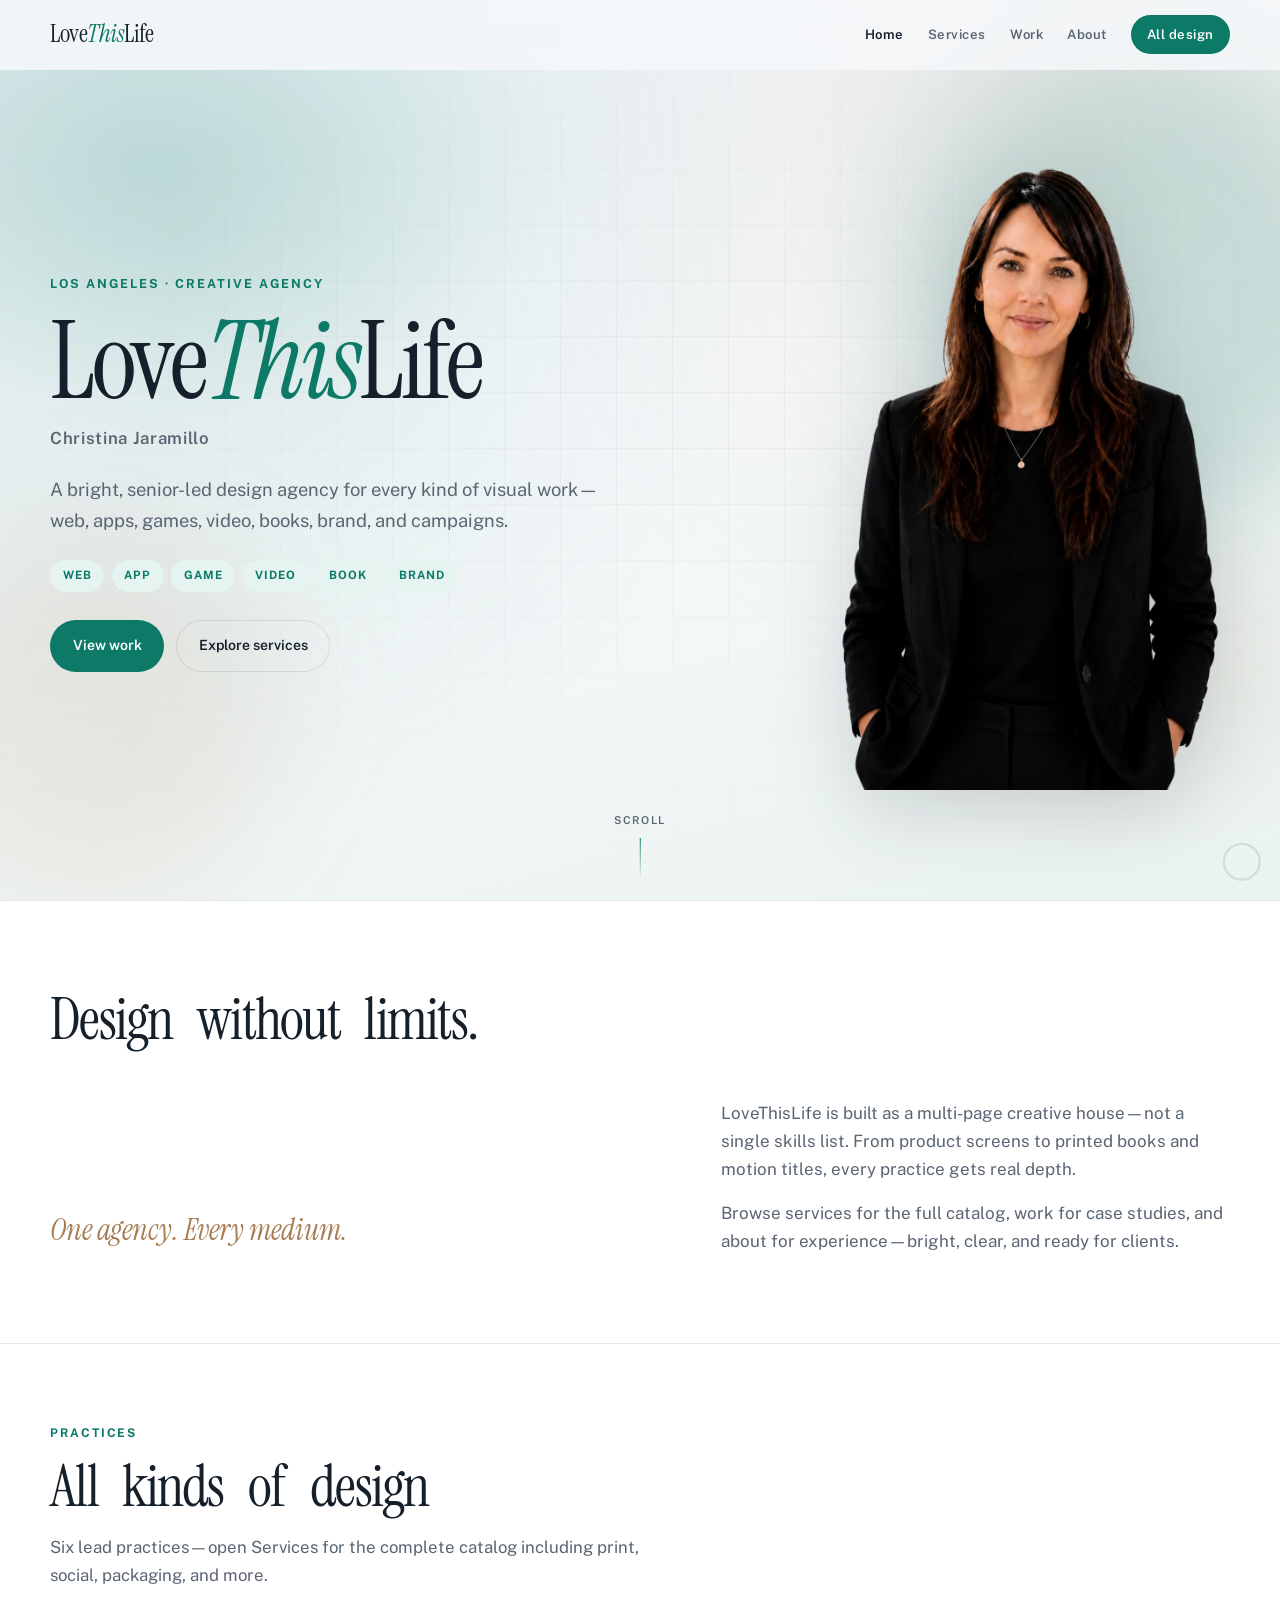
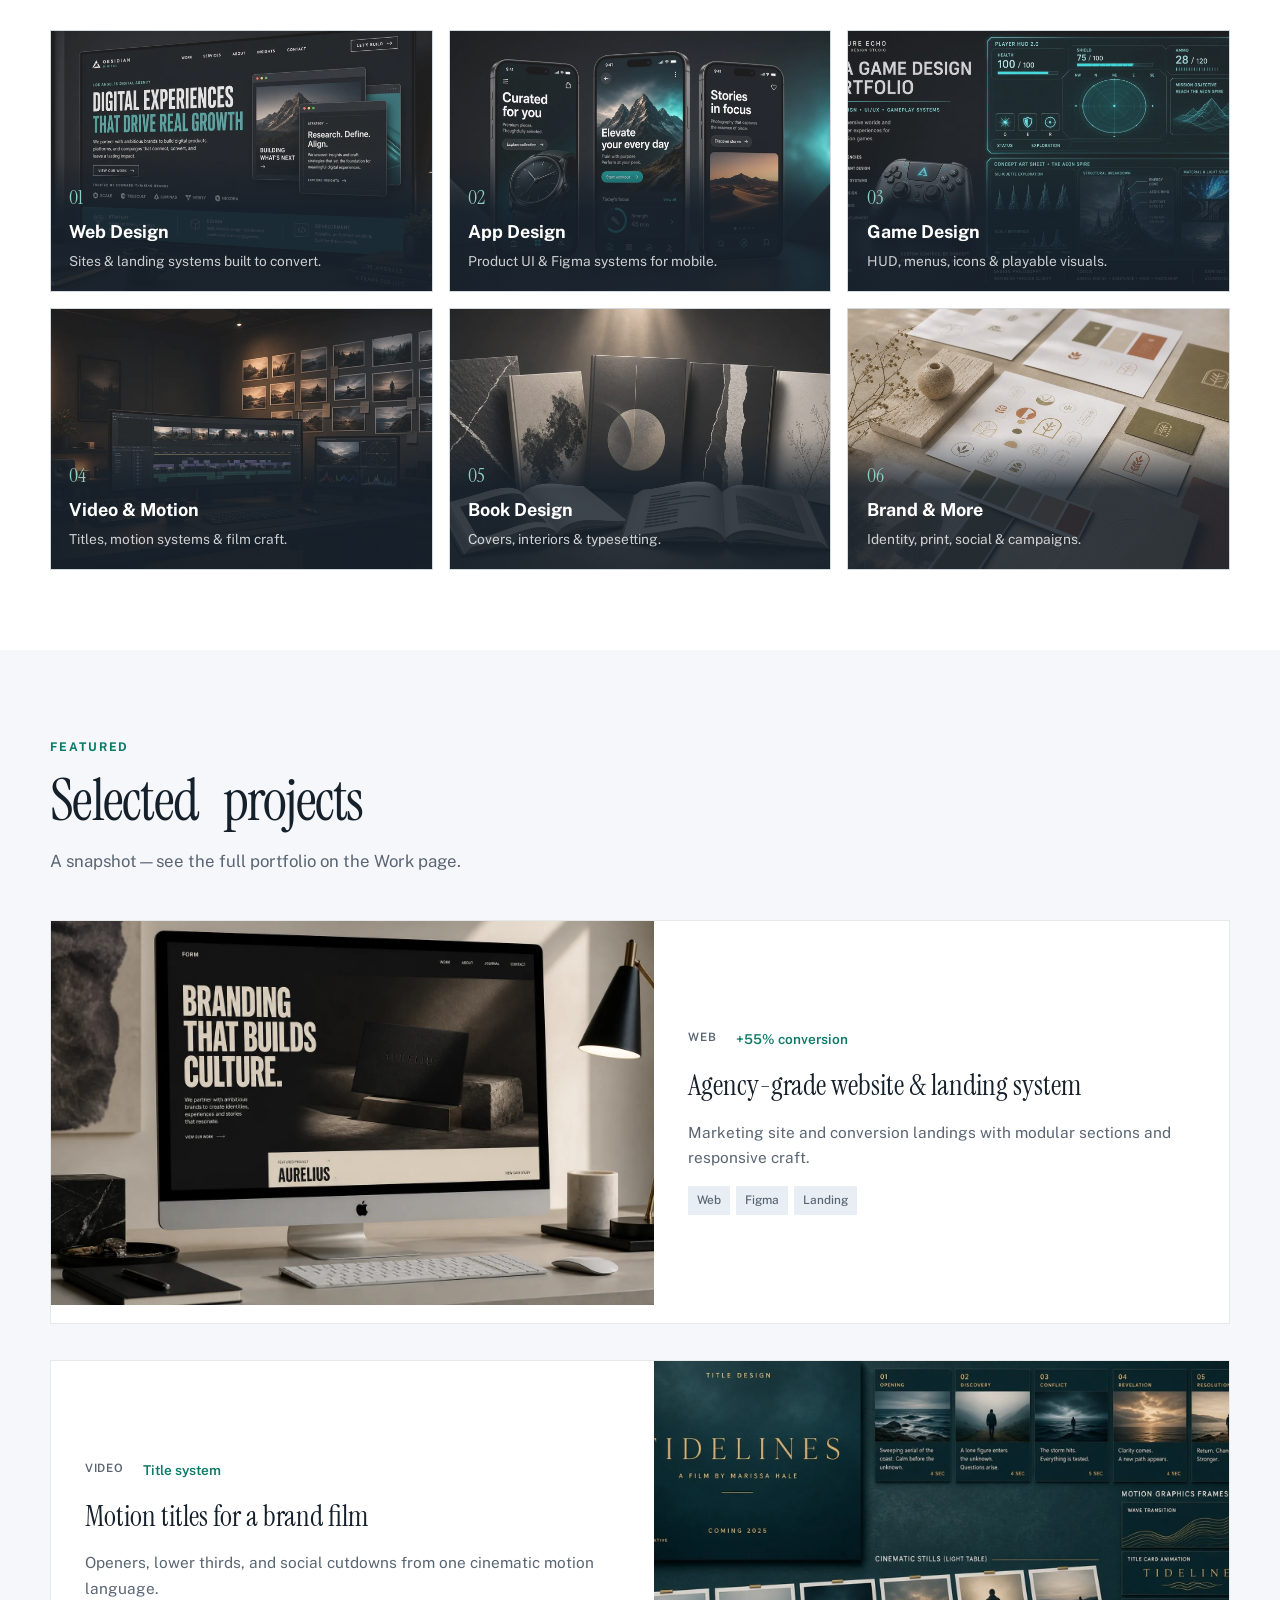
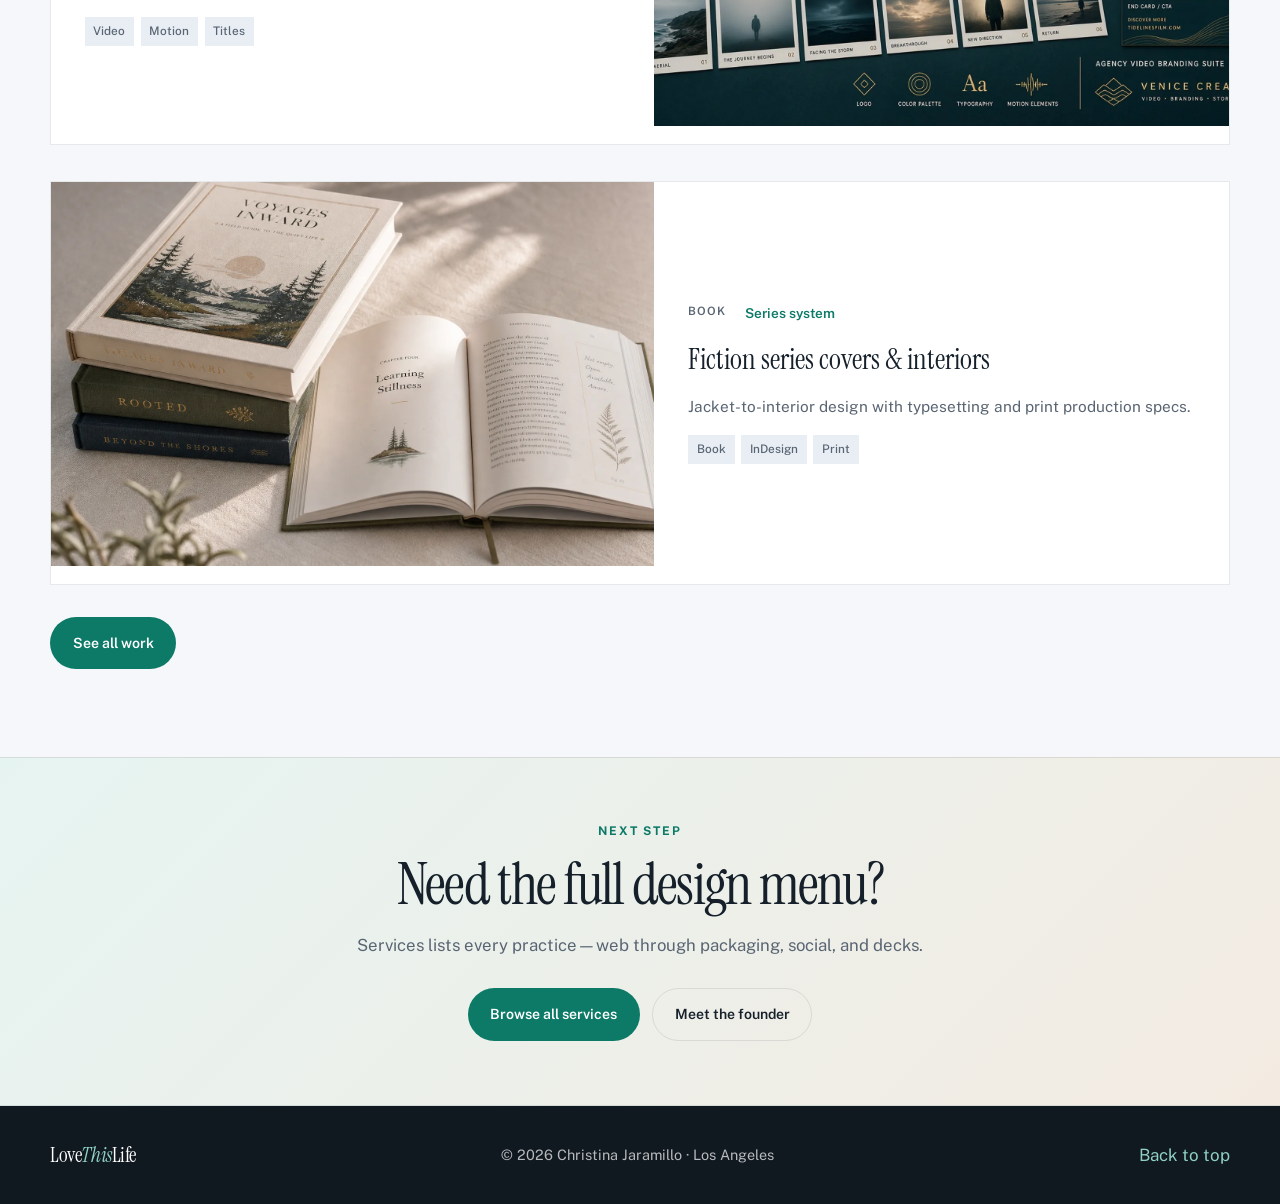
==== commit a1ccd2ed: "Split portfolio into bright multi-page agency site. Add Home, Services, Work, and About pages with a" ====
--- a/index.html
+++ b/index.html
@@ -3,14 +3,13 @@
 <head>
   <meta charset="UTF-8" />
   <meta name="viewport" content="width=device-width, initial-scale=1.0" />
-  <title>LoveThisLife — Creative Agency · Web, App, Game, Video &amp; Book · Los Angeles</title>
-  <meta name="description" content="LoveThisLife is a Los Angeles creative agency led by Christina Jaramillo—web design, app UI, game design, video &amp; motion, and book design with big-agency craft." />
+  <title>LoveThisLife — Creative Agency · Los Angeles</title>
+  <meta name="description" content="LoveThisLife is a Los Angeles creative agency for web, app, game, video, book, brand, and marketing design." />
   <link rel="preconnect" href="https://fonts.googleapis.com" />
   <link rel="preconnect" href="https://fonts.gstatic.com" crossorigin />
   <link href="https://fonts.googleapis.com/css2?family=Instrument+Serif:ital@0;1&family=Public+Sans:ital,wght@0,300;0,400;0,500;0,600;0,700;1,400&display=swap" rel="stylesheet" />
   <link rel="icon" href="assets/favicon.svg" type="image/svg+xml" />
   <link rel="icon" href="assets/favicon.ico" sizes="any" />
-  <link rel="icon" href="assets/favicon-32.webp" type="image/webp" sizes="32x32" />
   <link rel="apple-touch-icon" href="assets/apple-touch-icon.webp" />
   <link rel="stylesheet" href="styles.css" />
 </head>
@@ -26,28 +25,25 @@
 
   <header class="site-header" id="top">
     <div class="header-inner">
-      <a class="logo" href="#top" aria-label="LoveThisLife home">
+      <a class="logo" href="index.html" aria-label="LoveThisLife home">
         <span class="logo-word">Love<span>This</span>Life</span>
       </a>
       <nav class="nav" aria-label="Primary">
-        <a href="#pillars">Practices</a>
-        <a href="#solutions">Services</a>
-        <a href="#skills">Capabilities</a>
-        <a href="#career">Experience</a>
-        <a href="#experience">Work</a>
-        <a href="#about">About</a>
+        <a href="index.html" class="is-active">Home</a>
+        <a href="services.html">Services</a>
+        <a href="work.html">Work</a>
+        <a href="about.html">About</a>
+        <a class="nav-cta" href="services.html">All design</a>
       </nav>
       <button class="nav-toggle" type="button" aria-expanded="false" aria-controls="mobile-nav" aria-label="Open menu">
         <span></span><span></span>
       </button>
     </div>
     <nav class="mobile-nav" id="mobile-nav" hidden>
-      <a href="#pillars">Practices</a>
-      <a href="#solutions">Services</a>
-      <a href="#skills">Capabilities</a>
-      <a href="#career">Experience</a>
-      <a href="#experience">Work</a>
-      <a href="#about">About</a>
+      <a href="index.html">Home</a>
+      <a href="services.html">Services</a>
+      <a href="work.html">Work</a>
+      <a href="about.html">About</a>
     </nav>
   </header>
 
@@ -64,17 +60,17 @@
           <p class="hero-location">Los Angeles · Creative Agency</p>
           <h1 class="hero-brand">Love<span>This</span>Life</h1>
           <p class="hero-name">Christina Jaramillo</p>
-          <p class="hero-lede">Big-agency craft for digital products and cultural media—web, apps, games, video, and books designed to perform and to be remembered.</p>
-          <ul class="hero-practices" aria-label="Core practices">
-            <li>Web</li>
-            <li>App</li>
-            <li>Game</li>
-            <li>Video</li>
-            <li>Book</li>
+          <p class="hero-lede">A bright, senior-led design agency for every kind of visual work—web, apps, games, video, books, brand, and campaigns.</p>
+          <ul class="hero-practices">
+            <li>Web</li><li>App</li><li>Game</li><li>Video</li><li>Book</li><li>Brand</li>
           </ul>
+          <div class="hero-actions">
+            <a class="btn btn--primary" href="work.html">View work</a>
+            <a class="btn btn--ghost" href="services.html">Explore services</a>
+          </div>
         </div>
         <figure class="hero-portrait reveal">
-          <img src="assets/christina-jaramillo-portrait.webp?v=18" alt="Christina Jaramillo" width="800" height="1200" />
+          <img src="assets/christina-jaramillo-portrait.webp?v=19" alt="Christina Jaramillo" width="800" height="1200" />
         </figure>
       </div>
       <div class="hero-scroll" aria-hidden="true">
@@ -85,663 +81,103 @@
 
     <section class="intro section">
       <div class="container intro-grid">
-        <h2 class="section-title kinetic reveal" data-kinetic>Agency scale. Senior hands.</h2>
-        <p class="intro-sub reveal">Five practices. One standard.</p>
+        <h2 class="section-title kinetic reveal" data-kinetic>Design without limits.</h2>
+        <p class="intro-sub reveal">One agency. Every medium.</p>
         <div class="intro-copy reveal">
-          <p>LoveThisLife operates like a focused creative agency—strategy, systems, and production under one lead. We ship digital experiences and media that look expensive because the craft is disciplined.</p>
-          <p>Websites, product apps, game interfaces, video &amp; motion systems, and book design sit at the center. Brand, fashion, and marketing wrap around them when the story needs a full rollout.</p>
+          <p>LoveThisLife is built as a multi-page creative house—not a single skills list. From product screens to printed books and motion titles, every practice gets real depth.</p>
+          <p>Browse services for the full catalog, work for case studies, and about for experience—bright, clear, and ready for clients.</p>
         </div>
       </div>
     </section>
 
-    <section class="pillars" id="pillars" aria-labelledby="pillars-heading">
+    <section class="pillars" aria-labelledby="home-practices">
       <div class="container">
-        <p class="eyebrow reveal">Core practices</p>
-        <h2 id="pillars-heading" class="section-title kinetic reveal" data-kinetic>Built to lead</h2>
-        <p class="section-lede reveal">The five pillars we push hardest—each with depth, production rigor, and portfolio proof.</p>
+        <p class="eyebrow reveal">Practices</p>
+        <h2 id="home-practices" class="section-title kinetic reveal" data-kinetic>All kinds of design</h2>
+        <p class="section-lede reveal">Six lead practices—open Services for the complete catalog including print, social, packaging, and more.</p>
         <div class="pillars-grid">
           <article class="pillar reveal">
+            <a class="pillar-link" href="services.html#web">Web Design</a>
             <img src="assets/solution-web-design.webp" alt="" loading="lazy" />
-            <div class="pillar__copy">
-              <span class="pillar__num">01</span>
-              <h3>Web Design</h3>
-              <p>Marketing sites, product marketing, and conversion-led landing systems.</p>
-            </div>
+            <div class="pillar__copy"><span class="pillar__num">01</span><h3>Web Design</h3><p>Sites &amp; landing systems built to convert.</p></div>
           </article>
           <article class="pillar reveal">
+            <a class="pillar-link" href="services.html#app">App Design</a>
             <img src="assets/solution-app-design.webp" alt="" loading="lazy" />
-            <div class="pillar__copy">
-              <span class="pillar__num">02</span>
-              <h3>App Design</h3>
-              <p>iOS/Android product UI, flows, and Figma systems that scale.</p>
-            </div>
+            <div class="pillar__copy"><span class="pillar__num">02</span><h3>App Design</h3><p>Product UI &amp; Figma systems for mobile.</p></div>
           </article>
           <article class="pillar reveal">
+            <a class="pillar-link" href="services.html#game">Game Design</a>
             <img src="assets/solution-game-agency.webp" alt="" loading="lazy" />
-            <div class="pillar__copy">
-              <span class="pillar__num">03</span>
-              <h3>Game Design</h3>
-              <p>HUD, menus, icons, and visual language for playable worlds.</p>
-            </div>
+            <div class="pillar__copy"><span class="pillar__num">03</span><h3>Game Design</h3><p>HUD, menus, icons &amp; playable visuals.</p></div>
           </article>
           <article class="pillar reveal">
+            <a class="pillar-link" href="services.html#video">Video Design</a>
             <img src="assets/solution-video-motion.webp" alt="" loading="lazy" />
-            <div class="pillar__copy">
-              <span class="pillar__num">04</span>
-              <h3>Video &amp; Motion</h3>
-              <p>Title design, motion systems, storyboards, and campaign film craft.</p>
-            </div>
+            <div class="pillar__copy"><span class="pillar__num">04</span><h3>Video &amp; Motion</h3><p>Titles, motion systems &amp; film craft.</p></div>
           </article>
           <article class="pillar reveal">
+            <a class="pillar-link" href="services.html#book">Book Design</a>
             <img src="assets/solution-book-agency.webp" alt="" loading="lazy" />
-            <div class="pillar__copy">
-              <span class="pillar__num">05</span>
-              <h3>Book Design</h3>
-              <p>Covers, interiors, typesetting, and publishing-grade production.</p>
-            </div>
+            <div class="pillar__copy"><span class="pillar__num">05</span><h3>Book Design</h3><p>Covers, interiors &amp; typesetting.</p></div>
+          </article>
+          <article class="pillar reveal">
+            <a class="pillar-link" href="services.html#brand">Brand Design</a>
+            <img src="assets/solution-brand-identity.webp" alt="" loading="lazy" />
+            <div class="pillar__copy"><span class="pillar__num">06</span><h3>Brand &amp; More</h3><p>Identity, print, social &amp; campaigns.</p></div>
           </article>
         </div>
       </div>
     </section>
 
-    <section class="stack-scroll" id="solutions" aria-labelledby="solutions-heading">
-      <div class="stack-scroll__intro container">
-        <p class="eyebrow reveal">Services</p>
-        <h2 id="solutions-heading" class="section-title kinetic reveal" data-kinetic>What the agency ships</h2>
-        <p class="section-lede reveal">Five flagship offerings—scroll to reveal. Full capabilities below.</p>
-      </div>
-      <div class="stack-scroll__stage stack-scroll__stage--five" id="stack-stage">
-        <div class="stack-scroll__sticky">
-          <div class="stack-scroll__deck" id="stack-deck">
-            <article class="stack-card" data-index="0">
-              <img src="assets/solution-web-design.webp" alt="" loading="lazy" />
-              <div class="stack-card__copy">
-                <span>01</span>
-                <h3>Web Design</h3>
-                <p>High-impact websites and landing pages—IA, visual systems, and conversion craft for brands that need to perform online.</p>
-              </div>
-            </article>
-            <article class="stack-card" data-index="1">
-              <img src="assets/solution-app-design.webp" alt="" loading="lazy" />
-              <div class="stack-card__copy">
-                <span>02</span>
-                <h3>App &amp; Product UI</h3>
-                <p>Mobile and product interfaces in Figma—flows, components, and polish that feel native and brand-true.</p>
-              </div>
-            </article>
-            <article class="stack-card" data-index="2">
-              <img src="assets/solution-game-agency.webp" alt="" loading="lazy" />
-              <div class="stack-card__copy">
-                <span>03</span>
-                <h3>Game Design &amp; Game UI</h3>
-                <p>HUD systems, menus, icons, and visual assets—readable under pressure, cohesive in-world.</p>
-              </div>
-            </article>
-            <article class="stack-card" data-index="3">
-              <img src="assets/solution-video-motion.webp" alt="" loading="lazy" />
-              <div class="stack-card__copy">
-                <span>04</span>
-                <h3>Video, Motion &amp; Titles</h3>
-                <p>Motion design, title sequences, storyboards, and video branding systems for campaigns and product stories.</p>
-              </div>
-            </article>
-            <article class="stack-card" data-index="4">
-              <img src="assets/solution-book-agency.webp" alt="" loading="lazy" />
-              <div class="stack-card__copy">
-                <span>05</span>
-                <h3>Book Design &amp; Editorial</h3>
-                <p>Cover-to-interior systems, typesetting, and print production for novels, art books, and publishing clients.</p>
-              </div>
-            </article>
-          </div>
-          <div class="stack-scroll__dots" id="stack-dots" aria-hidden="true"></div>
+    <section class="section work">
+      <div class="container">
+        <p class="eyebrow reveal">Featured</p>
+        <h2 class="section-title kinetic reveal" data-kinetic>Selected projects</h2>
+        <p class="section-lede reveal">A snapshot—see the full portfolio on the Work page.</p>
+        <div class="projects">
+          <article class="project reveal">
+            <figure class="project-media"><img src="assets/project-studio-web.webp" alt="Website design" loading="lazy" /></figure>
+            <div class="project-body">
+              <div class="work-meta"><span class="work-tag">Web</span><span class="work-result">+55% conversion</span></div>
+              <h3>Agency-grade website &amp; landing system</h3>
+              <p>Marketing site and conversion landings with modular sections and responsive craft.</p>
+              <ul class="work-stack"><li>Web</li><li>Figma</li><li>Landing</li></ul>
+            </div>
+          </article>
+          <article class="project reveal">
+            <figure class="project-media"><img src="assets/project-video-titles.webp" alt="Video title design" loading="lazy" /></figure>
+            <div class="project-body">
+              <div class="work-meta"><span class="work-tag">Video</span><span class="work-result">Title system</span></div>
+              <h3>Motion titles for a brand film</h3>
+              <p>Openers, lower thirds, and social cutdowns from one cinematic motion language.</p>
+              <ul class="work-stack"><li>Video</li><li>Motion</li><li>Titles</li></ul>
+            </div>
+          </article>
+          <article class="project reveal">
+            <figure class="project-media"><img src="assets/project-book-design.webp" alt="Book design" loading="lazy" /></figure>
+            <div class="project-body">
+              <div class="work-meta"><span class="work-tag">Book</span><span class="work-result">Series system</span></div>
+              <h3>Fiction series covers &amp; interiors</h3>
+              <p>Jacket-to-interior design with typesetting and print production specs.</p>
+              <ul class="work-stack"><li>Book</li><li>InDesign</li><li>Print</li></ul>
+            </div>
+          </article>
+        </div>
+        <div class="hero-actions" style="margin-top:2rem">
+          <a class="btn btn--primary" href="work.html">See all work</a>
         </div>
       </div>
     </section>
 
-    <section class="section skills" id="skills">
+    <section class="cta-band">
       <div class="container">
-        <p class="eyebrow reveal">Capabilities</p>
-        <h2 class="section-title reveal">Agency depth by practice</h2>
-        <p class="section-lede reveal">Web, app, game, video, and book lead—supported by brand, fashion, and marketing systems.</p>
-
-        <div class="skills-grid">
-          <div class="skill-group reveal">
-            <h3>Web Design</h3>
-            <ul>
-              <li>Marketing &amp; product websites</li>
-              <li>Landing page systems</li>
-              <li>Information architecture</li>
-              <li>Responsive &amp; mobile-first</li>
-              <li>Design systems for web</li>
-              <li>Conversion &amp; CTA hierarchy</li>
-              <li>Framer / Webflow direction</li>
-              <li>Accessibility-minded UI</li>
-            </ul>
-          </div>
-          <div class="skill-group reveal">
-            <h3>App &amp; Product UI</h3>
-            <ul>
-              <li>iOS &amp; Android app design</li>
-              <li>UI/UX &amp; Figma libraries</li>
-              <li>User flows &amp; wireframes</li>
-              <li>Component systems &amp; tokens</li>
-              <li>E‑commerce product UI</li>
-              <li>Prototyping &amp; handoff</li>
-              <li>Dark / light themes</li>
-              <li>Usability-minded patterns</li>
-            </ul>
-          </div>
-          <div class="skill-group reveal">
-            <h3>Game Design</h3>
-            <ul>
-              <li>Game UI &amp; HUD systems</li>
-              <li>Menus, inventory &amp; maps</li>
-              <li>Icons &amp; visual assets</li>
-              <li>In-world UX readability</li>
-              <li>Style guides for studios</li>
-              <li>Character &amp; prop UI art</li>
-              <li>Figma + Illustrator pipelines</li>
-              <li>Platform UI kits</li>
-            </ul>
-          </div>
-          <div class="skill-group reveal">
-            <h3>Video &amp; Motion</h3>
-            <ul>
-              <li>Title design &amp; openers</li>
-              <li>Motion graphics systems</li>
-              <li>Storyboards &amp; frames</li>
-              <li>Campaign film branding</li>
-              <li>Lower thirds &amp; end cards</li>
-              <li>Social video templates</li>
-              <li>After Effects direction</li>
-              <li>Color &amp; grade notes</li>
-            </ul>
-          </div>
-          <div class="skill-group reveal">
-            <h3>Book Design</h3>
-            <ul>
-              <li>Cover design &amp; jackets</li>
-              <li>Interior layout &amp; typesetting</li>
-              <li>Chapter systems &amp; folios</li>
-              <li>Art books &amp; picture books</li>
-              <li>Magazine &amp; editorial</li>
-              <li>InDesign production</li>
-              <li>Print specs &amp; prepress</li>
-              <li>Series identity systems</li>
-            </ul>
-          </div>
-          <div class="skill-group reveal">
-            <h3>Brand &amp; Campaign Support</h3>
-            <ul>
-              <li>Creative direction</li>
-              <li>Logos &amp; visual identity</li>
-              <li>Fashion &amp; lookbooks</li>
-              <li>Photo retouching</li>
-              <li>Social &amp; marketing creatives</li>
-              <li>Print collateral &amp; decks</li>
-              <li>Event &amp; conference graphics</li>
-              <li>Packaging &amp; touchpoints</li>
-            </ul>
-          </div>
-        </div>
-      </div>
-    </section>
-
-    <section class="section career" id="career">
-      <div class="container">
-        <p class="eyebrow reveal">Experience</p>
-        <h2 class="section-title kinetic reveal" data-kinetic>Agency experience</h2>
-        <p class="section-lede reveal">Senior leadership across digital product, games, motion, publishing, and brand—based in Los Angeles.</p>
-
-        <div class="career-layout">
-          <figure class="career-visual reveal">
-            <img src="assets/experience-path.webp" alt="Abstract creative career path visualization" loading="lazy" />
-          </figure>
-          <ol class="career-timeline">
-            <li class="reveal">
-              <span class="career-year">Now</span>
-              <div>
-                <h3>Founder · LoveThisLife Creative Agency</h3>
-                <p>Lead creative for web platforms, app UI, game interfaces, video systems, and book design. Partner with LA product teams, studios, publishers, and brands who want agency-grade output with senior ownership.</p>
-                <ul class="career-tags"><li>Web</li><li>App</li><li>Game</li><li>Video</li><li>Book</li></ul>
-              </div>
-            </li>
-            <li class="reveal">
-              <span class="career-year">Prior</span>
-              <div>
-                <h3>Senior Designer · Digital &amp; Product Studios</h3>
-                <p>Shipped marketing sites, product UI in Figma, and design systems for startups and mid-market brands. Owned responsive systems, component libraries, and engineering handoff.</p>
-                <ul class="career-tags"><li>Web design</li><li>App UI</li><li>Design systems</li></ul>
-              </div>
-            </li>
-            <li class="reveal">
-              <span class="career-year">Prior</span>
-              <div>
-                <h3>Designer · Games, Motion &amp; Interactive</h3>
-                <p>Designed game HUD/UI asset packs and motion/title frames for campaigns. Bridged playable interfaces with cinematic brand storytelling.</p>
-                <ul class="career-tags"><li>Game UI</li><li>Motion</li><li>Video titles</li></ul>
-              </div>
-            </li>
-            <li class="reveal">
-              <span class="career-year">Foundation</span>
-              <div>
-                <h3>Book, Editorial &amp; Brand Craft</h3>
-                <p>Built publishing-grade covers and interiors, plus identity and campaign support—type, print, and image discipline that still underpins every digital project.</p>
-                <ul class="career-tags"><li>Book design</li><li>Editorial</li><li>Brand</li></ul>
-              </div>
-            </li>
-          </ol>
-        </div>
-
-        <div class="industries reveal">
-          <p class="industries__label">Built for from Los Angeles</p>
-          <ul class="industries__list">
-            <li>SaaS &amp; product</li>
-            <li>E‑commerce &amp; apps</li>
-            <li>Game studios</li>
-            <li>Film &amp; content</li>
-            <li>Publishing</li>
-            <li>Fashion &amp; beauty</li>
-            <li>Startups</li>
-            <li>Associations</li>
-          </ul>
-        </div>
-      </div>
-    </section>
-
-    <section class="section work" id="experience">
-      <div class="container">
-        <p class="eyebrow reveal">Selected work</p>
-        <h2 class="section-title kinetic reveal" data-kinetic>Flagship projects</h2>
-        <p class="section-lede reveal">Web, app, game, video, and book first—then brand and campaign work that extends the system.</p>
-
-        <div class="projects">
-          <article class="project reveal">
-            <figure class="project-media">
-              <img src="assets/project-studio-web.webp" alt="High-impact website and landing design" loading="lazy" />
-            </figure>
-            <div class="project-body">
-              <div class="work-meta">
-                <span class="work-tag">Web Design · Product marketing</span>
-                <span class="work-result">+55% inquiry conversion</span>
-              </div>
-              <h3>Agency-grade website &amp; landing system</h3>
-              <p>Designed a full marketing site and conversion landing stack in Figma—hero hierarchy, modular sections, and responsive rules. Built for performance: clear CTAs, fast visual rhythm, and a system engineering could ship without guessing.</p>
-              <ul class="work-stack"><li>Web design</li><li>Landing pages</li><li>Figma</li><li>IA</li><li>Responsive</li></ul>
-            </div>
-          </article>
-
-          <article class="project reveal">
-            <figure class="project-media">
-              <img src="assets/project-fashion-app.webp" alt="Mobile app product UI design" loading="lazy" />
-            </figure>
-            <div class="project-body">
-              <div class="work-meta">
-                <span class="work-tag">App Design · Product UI</span>
-                <span class="work-result">Full Figma product system</span>
-              </div>
-              <h3>Mobile app UI for a lifestyle commerce brand</h3>
-              <p>End-to-end app UI—onboarding, browse, PDP, and checkout—with component libraries and tokens. Photography-led screens with restrained chrome so the product felt premium and fast to use.</p>
-              <ul class="work-stack"><li>App UI</li><li>UX flows</li><li>Figma</li><li>Design system</li><li>Mobile</li></ul>
-            </div>
-          </article>
-
-          <article class="project reveal">
-            <figure class="project-media">
-              <img src="assets/project-game-ui.webp" alt="Game UI HUD and visual assets" loading="lazy" />
-            </figure>
-            <div class="project-body">
-              <div class="work-meta">
-                <span class="work-tag">Game Design · Game UI</span>
-                <span class="work-result">HUD + 80 visual assets</span>
-              </div>
-              <h3>Game UI &amp; visual language for an indie title</h3>
-              <p>HUD, menus, inventory, and icon packs tuned for readability in motion. Delivered a studio style guide so art and engineering could extend systems without breaking the world.</p>
-              <ul class="work-stack"><li>Game UI</li><li>HUD</li><li>Icons</li><li>Figma</li><li>Illustrator</li></ul>
-            </div>
-          </article>
-
-          <article class="project reveal">
-            <figure class="project-media">
-              <img src="assets/project-video-titles.webp" alt="Video title design and motion frames" loading="lazy" />
-            </figure>
-            <div class="project-body">
-              <div class="work-meta">
-                <span class="work-tag">Video · Motion &amp; titles</span>
-                <span class="work-result">Title system + social cuts</span>
-              </div>
-              <h3>Title design &amp; motion system for a brand film</h3>
-              <p>Created opener titles, lower thirds, end cards, and social cutdowns from one motion language. Storyboarded beats with the edit team so type, grade, and pacing felt cinematic—not templated.</p>
-              <ul class="work-stack"><li>Video</li><li>Motion</li><li>Titles</li><li>Storyboards</li><li>After Effects</li></ul>
-            </div>
-          </article>
-
-          <article class="project reveal">
-            <figure class="project-media">
-              <img src="assets/project-book-design.webp" alt="Premium book covers and interiors" loading="lazy" />
-            </figure>
-            <div class="project-body">
-              <div class="work-meta">
-                <span class="work-tag">Book Design · Publishing</span>
-                <span class="work-result">Cover-to-interior series</span>
-              </div>
-              <h3>Book covers &amp; interiors for a fiction series</h3>
-              <p>Jacket systems, spines, and full interiors—type hierarchy, chapter openers, print specs. Coordinated paper, binding, and foil so shelf presence matched the manuscript across three titles.</p>
-              <ul class="work-stack"><li>Book design</li><li>Typesetting</li><li>Covers</li><li>InDesign</li><li>Print</li></ul>
-            </div>
-          </article>
-
-          <article class="project reveal">
-            <figure class="project-media">
-              <img src="assets/project-lookbook.webp" alt="Fashion lookbook and catalog design" loading="lazy" />
-            </figure>
-            <div class="project-body">
-              <div class="work-meta">
-                <span class="work-tag">Fashion · Lookbook</span>
-                <span class="work-result">Seasonal hardcover + digital PDF</span>
-              </div>
-              <h3>Lookbook for a Los Angeles boutique label</h3>
-              <p>Art-directed photography pacing, type, and paper choices for a seasonal lookbook. Tissue inserts, full-bleed spreads, and a quiet grid kept garments leading while the brand voice stayed refined and wearable.</p>
-              <ul class="work-stack"><li>Art direction</li><li>Lookbook</li><li>InDesign</li><li>Typography</li><li>Print</li></ul>
-            </div>
-          </article>
-
-          <article class="project reveal">
-            <figure class="project-media">
-              <img src="assets/project-fashion-posters.webp" alt="Fashion poster and OOH campaign wall" loading="lazy" />
-            </figure>
-            <div class="project-body">
-              <div class="work-meta">
-                <span class="work-tag">Campaign · Fashion posters</span>
-                <span class="work-result">OOH + retail window set</span>
-              </div>
-              <h3>Poster &amp; OOH system for a fall drop</h3>
-              <p>Built a poster language with dramatic photography, bold display type, and modular crops for windows, transit, and social. One system scaled from gallery wall to Instagram without losing fashion heat.</p>
-              <ul class="work-stack"><li>Posters</li><li>OOH</li><li>Campaign</li><li>Photoshop</li><li>Social</li></ul>
-            </div>
-          </article>
-
-          <article class="project reveal">
-            <figure class="project-media">
-              <img src="assets/project-luxury-packaging.webp" alt="Luxury beauty packaging and identity" loading="lazy" />
-            </figure>
-            <div class="project-body">
-              <div class="work-meta">
-                <span class="work-tag">Packaging · Beauty</span>
-                <span class="work-result">Primary + secondary packaging</span>
-              </div>
-              <h3>Luxury packaging for a beauty launch</h3>
-              <p>Designed embossed cartons, bottle labels, and unboxing moments in champagne and charcoal. Spec’d foils, soft-touch coatings, and dielines so the shelf object felt as considered as the brand film.</p>
-              <ul class="work-stack"><li>Packaging</li><li>Identity</li><li>Illustrator</li><li>Print specs</li><li>Luxury</li></ul>
-            </div>
-          </article>
-
-          <article class="project reveal">
-            <figure class="project-media">
-              <img src="assets/project-logo-suite.webp" alt="Logo and brand identity suite" loading="lazy" />
-            </figure>
-            <div class="project-body">
-              <div class="work-meta">
-                <span class="work-tag">Branding · Visual identity</span>
-                <span class="work-result">Logo suite + guidelines</span>
-              </div>
-              <h3>Identity system for a California lifestyle house</h3>
-              <p>Wordmark, monogram, and lockups with type, color, and stationery. Guidelines covered social avatars, packaging stamps, and partner co-branding so freelancers couldn’t dilute the look.</p>
-              <ul class="work-stack"><li>Logos</li><li>Identity</li><li>Guidelines</li><li>Illustrator</li><li>Print</li></ul>
-            </div>
-          </article>
-
-          <article class="project reveal">
-            <figure class="project-media">
-              <img src="assets/project-book-design.webp" alt="Book covers and interior typography" loading="lazy" />
-            </figure>
-            <div class="project-body">
-              <div class="work-meta">
-                <span class="work-tag">Book design · Typesetting</span>
-                <span class="work-result">Cover-to-interior series</span>
-              </div>
-              <h3>Fiction series covers &amp; interiors</h3>
-              <p>Jackets, spines, and full interiors—type hierarchy, chapter openers, and print specs. Coordinated paper, binding, and foil so shelf presence matched the manuscript tone across three titles.</p>
-              <ul class="work-stack"><li>Book design</li><li>Typesetting</li><li>Covers</li><li>InDesign</li><li>Print</li></ul>
-            </div>
-          </article>
-
-          <article class="project reveal">
-            <figure class="project-media">
-              <img src="assets/project-illustration.webp" alt="Custom illustration series" loading="lazy" />
-            </figure>
-            <div class="project-body">
-              <div class="work-meta">
-                <span class="work-tag">Illustration · Picture book</span>
-                <span class="work-result">32 illustrated spreads</span>
-              </div>
-              <h3>Illustrated nature picture book</h3>
-              <p>Hand-drawn botanical and animal artwork finished for print, paced with the author and editor. Character consistency and generous margins kept the story readable for young readers.</p>
-              <ul class="work-stack"><li>Illustration</li><li>Character</li><li>Illustrator</li><li>Photoshop</li><li>InDesign</li></ul>
-            </div>
-          </article>
-
-          <article class="project reveal">
-            <figure class="project-media">
-              <img src="assets/project-game-ui.webp" alt="Game UI and visual assets" loading="lazy" />
-            </figure>
-            <div class="project-body">
-              <div class="work-meta">
-                <span class="work-tag">Game design · Game UI</span>
-                <span class="work-result">HUD + 80 assets</span>
-              </div>
-              <h3>Game UI &amp; visual asset pack</h3>
-              <p>HUD, menus, inventory, and icons in Figma and Illustrator—readable at small sizes with a cohesive fantasy look. Style guide let the studio extend assets without drift.</p>
-              <ul class="work-stack"><li>Game UI</li><li>Icons</li><li>Figma</li><li>Illustrator</li><li>Assets</li></ul>
-            </div>
-          </article>
-
-          <article class="project reveal">
-            <figure class="project-media">
-              <img src="assets/project-fashion-app.webp" alt="Fashion ecommerce app UI" loading="lazy" />
-            </figure>
-            <div class="project-body">
-              <div class="work-meta">
-                <span class="work-tag">UI/UX · Fashion app</span>
-                <span class="work-result">Figma product system</span>
-              </div>
-              <h3>E‑commerce UI for a fashion label</h3>
-              <p>Designed product, cart, and editorial browsing flows with large photography and restrained UI chrome. Components and tokens in Figma kept engineering aligned with the brand’s soft luxury feel.</p>
-              <ul class="work-stack"><li>UI/UX</li><li>Figma</li><li>E‑commerce</li><li>Design system</li><li>Mobile</li></ul>
-            </div>
-          </article>
-
-          <article class="project reveal">
-            <figure class="project-media">
-              <img src="assets/project-beauty-retouch.webp" alt="Beauty and fashion photo retouching" loading="lazy" />
-            </figure>
-            <div class="project-body">
-              <div class="work-meta">
-                <span class="work-tag">Photo · Beauty retouch</span>
-                <span class="work-result">Campaign image set</span>
-              </div>
-              <h3>Beauty campaign retouching &amp; grade</h3>
-              <p>Professional skin, fabric, and color work for a fashion beauty set—natural finish, not plastic. Matched grade across hero, crop, and social so every channel felt like one shoot.</p>
-              <ul class="work-stack"><li>Retouching</li><li>Color grade</li><li>Photoshop</li><li>Fashion</li><li>Beauty</li></ul>
-            </div>
-          </article>
-
-          <article class="project reveal">
-            <figure class="project-media">
-              <img src="assets/project-social-kit.webp" alt="Social media marketing creative kit" loading="lazy" />
-            </figure>
-            <div class="project-body">
-              <div class="work-meta">
-                <span class="work-tag">Social · Multi-platform</span>
-                <span class="work-result">LinkedIn · Instagram · X</span>
-              </div>
-              <h3>Social system for speaker &amp; news content</h3>
-              <p>Built a compelling, highly professional kit for conference speakers and news announcements—LinkedIn carousels, Instagram posts/stories, and X graphics with one voice. Templates let the team publish weekly without redesigning from scratch.</p>
-              <ul class="work-stack"><li>Social</li><li>LinkedIn</li><li>Instagram</li><li>Templates</li><li>Events</li></ul>
-            </div>
-          </article>
-
-          <article class="project reveal">
-            <figure class="project-media">
-              <img src="assets/project-conference-brand.webp" alt="Conference and event branding suite" loading="lazy" />
-            </figure>
-            <div class="project-body">
-              <div class="work-meta">
-                <span class="work-tag">Events · Conference brand</span>
-                <span class="work-result">Stage + print + digital</span>
-              </div>
-              <h3>Fall conference visual identity</h3>
-              <p>Speaker spotlights, badges, program booklet, and stage backdrop for a professional association. Designed to grab attention while staying institutional—teal, cream, and clear hierarchy for large audiences.</p>
-              <ul class="work-stack"><li>Events</li><li>Speakers</li><li>Print</li><li>InDesign</li><li>Brand</li></ul>
-            </div>
-          </article>
-
-          <article class="project reveal">
-            <figure class="project-media">
-              <img src="assets/project-hospitality-brand.webp" alt="Hospitality brand and spatial graphics" loading="lazy" />
-            </figure>
-            <div class="project-body">
-              <div class="work-meta">
-                <span class="work-tag">Hospitality · Brand</span>
-                <span class="work-result">Identity + in-room print</span>
-              </div>
-              <h3>Boutique hotel identity &amp; touchpoints</h3>
-              <p>Key cards, menus, signage language, and soft brass accents for a hospitality brand. Spatial graphics stayed quiet and tactile—designed to feel expensive without shouting.</p>
-              <ul class="work-stack"><li>Hospitality</li><li>Signage</li><li>Print</li><li>Identity</li><li>Menus</li></ul>
-            </div>
-          </article>
-
-          <article class="project reveal">
-            <figure class="project-media">
-              <img src="assets/project-digital-campaign.webp" alt="Digital campaign across web and email" loading="lazy" />
-            </figure>
-            <div class="project-body">
-              <div class="work-meta">
-                <span class="work-tag">Digital · Campaign</span>
-                <span class="work-result">Web · email · social</span>
-              </div>
-              <h3>Launch campaign across web &amp; email</h3>
-              <p>Hero site moments, email headers, and social frames from one art direction. Kept fashion-forward imagery with clean CTAs so conversion didn’t fight the aesthetic.</p>
-              <ul class="work-stack"><li>Web</li><li>Email</li><li>Campaign</li><li>Figma</li><li>Social</li></ul>
-            </div>
-          </article>
-
-          <article class="project reveal">
-            <figure class="project-media">
-              <img src="assets/project-print-suite.webp" alt="Brochures flyers posters and banners" loading="lazy" />
-            </figure>
-            <div class="project-body">
-              <div class="work-meta">
-                <span class="work-tag">Print · Collateral</span>
-                <span class="work-result">Brochure · flyer · banner</span>
-              </div>
-              <h3>Print suite for a brand launch week</h3>
-              <p>Tri-fold brochure, flyer stack, poster, and pull-up banner under one system. Spec’d CMYK, bleeds, and vendor files so press day stayed calm and on-color.</p>
-              <ul class="work-stack"><li>Brochures</li><li>Flyers</li><li>Posters</li><li>Banners</li><li>Prepress</li></ul>
-            </div>
-          </article>
-
-          <article class="project reveal">
-            <figure class="project-media">
-              <img src="assets/project-pitch-deck.webp" alt="Pitch deck and presentation design" loading="lazy" />
-            </figure>
-            <div class="project-body">
-              <div class="work-meta">
-                <span class="work-tag">Presentations · Pitch decks</span>
-                <span class="work-result">24-slide investor deck</span>
-              </div>
-              <h3>Investor pitch deck &amp; leave-behind</h3>
-              <p>Narrative, typography, charts, and a printed booklet for a seed raise. Designed for screen and handout so the story stayed sharp in the room and after.</p>
-              <ul class="work-stack"><li>Pitch decks</li><li>Presentations</li><li>InDesign</li><li>Keynote</li><li>Print</li></ul>
-            </div>
-          </article>
-
-          <article class="project reveal">
-            <figure class="project-media">
-              <img src="assets/project-studio-web.webp" alt="Web and landing page design" loading="lazy" />
-            </figure>
-            <div class="project-body">
-              <div class="work-meta">
-                <span class="work-tag">Web · Landing page</span>
-                <span class="work-result">+55% inquiry conversion</span>
-              </div>
-              <h3>Publisher site &amp; landing experience</h3>
-              <p>Figma-first layout so covers and craft led, with quiet CTAs. Paired with retouching and social for launch week—print sensibility meeting digital clarity.</p>
-              <ul class="work-stack"><li>Web</li><li>Figma</li><li>Landing</li><li>Retouching</li><li>A11y</li></ul>
-            </div>
-          </article>
-        </div>
-      </div>
-    </section>
-
-    <section class="section process" id="process">
-      <div class="container process-layout">
-        <div class="process-pin">
-          <p class="eyebrow">How the agency works</p>
-          <h2 class="section-title kinetic" data-kinetic>Brief to launch</h2>
-          <figure class="process-visual">
-            <img src="assets/process-path.webp" alt="Abstract four-stage design process path" id="process-image" />
-            <div class="process-visual__veil" id="process-veil"></div>
-          </figure>
-          <div class="process-stage" id="process-stage">
-            <span class="process-stage__num">01</span>
-            <p class="process-stage__label">Discover</p>
-          </div>
-          <div class="process-meter" aria-hidden="true"><div class="process-meter__fill" id="process-meter"></div></div>
-        </div>
-        <ol class="process-steps">
-          <li data-stage="0" data-label="Discover" data-num="01">
-            <span>01</span>
-            <div>
-              <h3>Discover</h3>
-              <p>Listen hard—audience, product goals, and constraints. Surface what the web, app, game, film, or book must do—and what it can leave unsaid.</p>
-            </div>
-          </li>
-          <li data-stage="1" data-label="Design" data-num="02">
-            <span>02</span>
-            <div>
-              <h3>Design</h3>
-              <p>Explore directions, then refine. Mood, type, image, and interaction lock before production so the concept survives the build.</p>
-            </div>
-          </li>
-          <li data-stage="2" data-label="Build" data-num="03">
-            <span>03</span>
-            <div>
-              <h3>Build</h3>
-              <p>High-fidelity UI, motion frames, game assets, book layouts, and production files. Specs and QA so digital and print match the intent.</p>
-            </div>
-          </li>
-          <li data-stage="3" data-label="Hand off" data-num="04">
-            <span>04</span>
-            <div>
-              <h3>Hand off</h3>
-              <p>Guidelines, templates, Figma libraries, and walkthroughs—so your team can extend the work without calling for every crop.</p>
-            </div>
-          </li>
-        </ol>
-      </div>
-    </section>
-
-    <section class="section about" id="about">
-      <div class="container about-grid">
-        <figure class="about-portrait reveal">
-          <img src="assets/christina-jaramillo-portrait.webp?v=18" alt="Christina Jaramillo" width="800" height="1200" />
-        </figure>
-        <div class="about-copy reveal">
-          <p class="eyebrow">About the agency</p>
-          <h2 class="section-title">Christina Jaramillo</h2>
-          <p class="about-role">Founder · LoveThisLife Creative Agency · Los Angeles</p>
-          <p>I built LoveThisLife as a creative agency with senior ownership—web, apps, games, video, and books designed at a level that feels big-studio without the bureaucracy.</p>
-          <p>Based in Los Angeles, I partner with product teams, game studios, publishers, and brands who want one lead from strategy to ship—not a revolving door of juniors.</p>
-          <aside class="about-aside">
-            <dl>
-              <div><dt>Studio</dt><dd>LoveThisLife · Creative Agency</dd></div>
-              <div><dt>Based in</dt><dd>Los Angeles, California</dd></div>
-              <div><dt>Focus</dt><dd>Web · App · Game · Video · Book</dd></div>
-              <div><dt>Tools</dt><dd>Figma · Adobe · Motion · Print</dd></div>
-            </dl>
-          </aside>
+        <p class="eyebrow">Next step</p>
+        <h2 class="section-title">Need the full design menu?</h2>
+        <p class="section-lede">Services lists every practice—web through packaging, social, and decks.</p>
+        <div class="hero-actions">
+          <a class="btn btn--primary" href="services.html">Browse all services</a>
+          <a class="btn btn--ghost" href="about.html">Meet the founder</a>
         </div>
       </div>
     </section>
@@ -750,11 +186,10 @@
   <footer class="site-footer">
     <div class="container footer-inner">
       <span class="logo-word logo-word--footer">Love<span>This</span>Life</span>
-      <p>© <span id="year"></span> Christina Jaramillo · Creative Agency · Los Angeles</p>
+      <p>© <span id="year"></span> Christina Jaramillo · Los Angeles</p>
       <a href="#top">Back to top</a>
     </div>
   </footer>
-
   <script src="script.js"></script>
 </body>
 </html>
--- a/styles.css
+++ b/styles.css
@@ -1,20 +1,20 @@
-/* LoveThisLife — big-agency creative portfolio */
+/* LoveThisLife — bright multi-page creative agency */
 
 :root {
-  --ink: #0b0d12;
-  --ink-soft: #4a5160;
-  --mist: #e2e6ec;
-  --paper: #eceff3;
-  --white: #f7f8fa;
-  --teal: #0f6b5c;
-  --teal-bright: #1a8f7a;
-  --champagne: #b8956a;
-  --line: rgba(11, 13, 18, 0.14);
-  --shadow: 0 28px 70px rgba(11, 13, 18, 0.12);
+  --ink: #15202b;
+  --ink-soft: #5a6573;
+  --mist: #e8eef4;
+  --paper: #f5f7fa;
+  --white: #ffffff;
+  --teal: #0d7a68;
+  --teal-soft: #e6f4f1;
+  --champagne: #a67c52;
+  --line: rgba(21, 32, 43, 0.1);
+  --shadow: 0 18px 48px rgba(21, 32, 43, 0.08);
   --font-display: "Instrument Serif", Georgia, serif;
   --font-body: "Public Sans", system-ui, sans-serif;
-  --max: 1240px;
-  --header-h: 4.5rem;
+  --max: 1180px;
+  --header-h: 4.4rem;
   --ease: cubic-bezier(0.22, 1, 0.36, 1);
 }
 
@@ -28,7 +28,6 @@
   color: var(--ink);
   background: var(--paper);
   -webkit-font-smoothing: antialiased;
-  letter-spacing: -0.01em;
 }
 img { max-width: 100%; display: block; }
 a { color: inherit; text-decoration: none; }
@@ -44,40 +43,31 @@
   position: fixed; top: 0; left: 0; right: 0; height: 2px; z-index: 60;
 }
 .progress__fill {
-  height: 100%;
-  width: 0%;
-  background: linear-gradient(90deg, var(--teal), #9a7b52);
+  height: 100%; width: 0%;
+  background: linear-gradient(90deg, var(--teal), var(--champagne));
 }
 .progress-radial {
-  position: fixed;
-  right: 1.1rem;
-  bottom: 1.1rem;
-  z-index: 55;
-  width: 2.6rem;
-  height: 2.6rem;
-  opacity: 0.9;
-  pointer-events: none;
+  position: fixed; right: 1.1rem; bottom: 1.1rem; z-index: 55;
+  width: 2.6rem; height: 2.6rem; opacity: 0.9; pointer-events: none;
 }
 .progress-radial svg { width: 100%; height: 100%; transform: rotate(-90deg); }
-.progress-radial__track { fill: none; stroke: rgba(18,21,28,0.12); stroke-width: 2; }
+.progress-radial__track { fill: none; stroke: rgba(21,32,43,0.12); stroke-width: 2; }
 .progress-radial__value {
-  fill: none;
-  stroke: var(--teal);
-  stroke-width: 2;
-  stroke-dasharray: 97.4;
-  stroke-dashoffset: 97.4;
-}
-
+  fill: none; stroke: var(--teal); stroke-width: 2;
+  stroke-dasharray: 97.4; stroke-dashoffset: 97.4;
+}
+
+/* Header — bright */
 .site-header {
   position: fixed; inset: 0 0 auto; z-index: 50; height: var(--header-h);
-  background: rgba(11, 13, 18, 0.55);
+  background: rgba(245, 247, 250, 0.88);
   backdrop-filter: blur(14px);
   border-bottom: 1px solid transparent;
   transition: border-color 0.3s ease, background 0.3s ease;
 }
 .site-header.is-scrolled {
-  border-bottom-color: rgba(255,255,255,0.08);
-  background: rgba(11, 13, 18, 0.88);
+  border-bottom-color: var(--line);
+  background: rgba(255, 255, 255, 0.94);
 }
 .header-inner {
   width: min(100% - 2.5rem, var(--max));
@@ -90,29 +80,36 @@
 }
 .logo-word {
   font-family: var(--font-display);
-  font-size: 1.65rem;
-  letter-spacing: -0.03em;
-  color: var(--white);
-}
-.logo-word span { font-style: italic; color: #7eb8ad; }
-.logo-word--footer { color: var(--white); font-size: 1.35rem; }
-.logo-word--footer span { color: #7eb8ad; }
-
-.nav { display: none; gap: 1.85rem; }
+  font-size: 1.55rem;
+  letter-spacing: -0.02em;
+  color: var(--ink);
+}
+.logo-word span { font-style: italic; color: var(--teal); }
+.logo-word--footer { color: var(--white); font-size: 1.3rem; }
+.logo-word--footer span { color: #8fd0c3; }
+
+.nav { display: none; gap: 1.5rem; align-items: center; }
 .nav a {
-  font-size: 0.8rem;
+  font-size: 0.82rem;
   font-weight: 600;
-  letter-spacing: 0.08em;
-  text-transform: uppercase;
-  color: rgba(247,248,250,0.7);
-}
-.nav a:hover, .nav a.is-active { color: var(--white); }
+  letter-spacing: 0.04em;
+  color: var(--ink-soft);
+}
+.nav a:hover, .nav a.is-active { color: var(--ink); }
+.nav .nav-cta {
+  padding: 0.55rem 1rem;
+  color: var(--white) !important;
+  background: var(--teal);
+  border-radius: 999px;
+}
+.nav .nav-cta:hover { background: #0a6556; color: var(--white) !important; }
+
 .nav-toggle {
   width: 2.5rem; height: 2.5rem; border: 0; background: transparent;
   display: flex; flex-direction: column; justify-content: center; gap: 6px; cursor: pointer;
 }
 .nav-toggle span {
-  display: block; width: 1.3rem; height: 1.5px; margin-inline: auto; background: var(--white);
+  display: block; width: 1.3rem; height: 1.5px; margin-inline: auto; background: var(--ink);
   transition: transform 0.25s ease;
 }
 .nav-toggle[aria-expanded="true"] span:first-child { transform: translateY(3.75px) rotate(45deg); }
@@ -120,22 +117,21 @@
 .mobile-nav {
   display: flex; flex-direction: column;
   padding: 0.5rem 1.25rem 1.25rem;
-  background: #12161e;
-  border-bottom: 1px solid rgba(255,255,255,0.08);
+  background: var(--white);
+  border-bottom: 1px solid var(--line);
 }
 .mobile-nav[hidden] { display: none; }
 .mobile-nav a {
   padding: 0.85rem 0.2rem;
   font-weight: 500;
-  color: rgba(247,248,250,0.85);
-  border-bottom: 1px solid rgba(255,255,255,0.08);
+  border-bottom: 1px solid var(--line);
 }
 @media (min-width: 880px) {
   .nav { display: flex; }
   .nav-toggle, .mobile-nav { display: none !important; }
 }
 
-/* Hero — big agency */
+/* Hero — bright */
 .hero {
   position: relative;
   min-height: 100svh;
@@ -144,483 +140,241 @@
   padding: calc(var(--header-h) + 2.5rem) 0 4rem;
   overflow: hidden;
   background:
-    radial-gradient(ellipse 70% 55% at 15% 20%, rgba(15, 107, 92, 0.22), transparent 55%),
-    radial-gradient(ellipse 50% 45% at 90% 80%, rgba(184, 149, 106, 0.16), transparent 50%),
-    linear-gradient(155deg, #0f141c 0%, #1a222e 42%, #243038 100%);
-  color: var(--white);
+    radial-gradient(ellipse 60% 50% at 12% 18%, rgba(13, 122, 104, 0.14), transparent 55%),
+    radial-gradient(ellipse 45% 40% at 88% 75%, rgba(166, 124, 82, 0.12), transparent 50%),
+    linear-gradient(165deg, #eef4f8 0%, #f7f9fb 45%, #eaf3f0 100%);
 }
 .hero-bg { position: absolute; inset: 0; pointer-events: none; }
 .hero-mesh {
   position: absolute; inset: -10%;
   background:
-    radial-gradient(circle at 22% 30%, rgba(26, 143, 122, 0.2), transparent 42%),
-    radial-gradient(circle at 78% 18%, rgba(184, 149, 106, 0.12), transparent 40%);
+    radial-gradient(circle at 20% 30%, rgba(13,122,104,0.12), transparent 42%),
+    radial-gradient(circle at 78% 20%, rgba(166,124,82,0.1), transparent 40%);
   animation: drift 18s ease-in-out infinite alternate;
 }
 .hero-grid {
   position: absolute; inset: 0;
   background-image:
-    linear-gradient(rgba(255,255,255,0.04) 1px, transparent 1px),
-    linear-gradient(90deg, rgba(255,255,255,0.04) 1px, transparent 1px);
-  background-size: 64px 64px;
+    linear-gradient(rgba(21,32,43,0.04) 1px, transparent 1px),
+    linear-gradient(90deg, rgba(21,32,43,0.04) 1px, transparent 1px);
+  background-size: 56px 56px;
   mask-image: radial-gradient(ellipse 80% 70% at 55% 45%, black, transparent 75%);
 }
-.hero-orb {
-  position: absolute; border-radius: 50%; filter: blur(70px);
-}
+.hero-orb { position: absolute; border-radius: 50%; filter: blur(60px); }
 .hero-orb--a {
-  width: min(50vw, 520px); height: min(50vw, 520px);
-  top: 5%; right: -8%; background: rgba(26, 143, 122, 0.28);
+  width: min(50vw, 480px); height: min(50vw, 480px);
+  top: 5%; right: -8%; background: rgba(13,122,104,0.18);
   animation: float 14s ease-in-out infinite alternate;
 }
 .hero-orb--b {
-  width: min(40vw, 400px); height: min(40vw, 400px);
-  bottom: 0; left: -8%; background: rgba(184, 149, 106, 0.16);
+  width: min(40vw, 380px); height: min(40vw, 380px);
+  bottom: 0; left: -8%; background: rgba(166,124,82,0.12);
   animation: float 16s ease-in-out infinite alternate-reverse;
 }
 .hero-layout {
   position: relative; z-index: 1;
   width: min(100% - 2.5rem, var(--max));
   margin-inline: auto;
-  display: grid;
-  gap: 2.5rem;
-  align-items: center;
+  display: grid; gap: 2.5rem; align-items: center;
 }
 @media (min-width: 900px) {
-  .hero-layout { grid-template-columns: 1.15fr 0.85fr; gap: 4rem; }
+  .hero-layout { grid-template-columns: 1.15fr 0.85fr; gap: 3.5rem; }
 }
 .hero-location {
-  margin: 0 0 1.1rem;
-  font-size: 0.78rem;
-  font-weight: 700;
-  letter-spacing: 0.2em;
-  text-transform: uppercase;
-  color: #7eb8ad;
+  margin: 0 0 1rem;
+  font-size: 0.78rem; font-weight: 700;
+  letter-spacing: 0.16em; text-transform: uppercase; color: var(--teal);
 }
 .hero-brand {
   margin: 0;
   font-family: var(--font-display);
-  font-size: clamp(3.6rem, 12vw, 7.2rem);
-  font-weight: 400;
-  line-height: 0.9;
-  letter-spacing: -0.03em;
-  color: var(--white);
-}
-.hero-brand span { font-style: italic; color: #7eb8ad; }
+  font-size: clamp(3.4rem, 11vw, 6.8rem);
+  font-weight: 400; line-height: 0.92; letter-spacing: -0.03em;
+}
+.hero-brand span { font-style: italic; color: var(--teal); }
 .hero-name {
-  margin: 1rem 0 0;
-  font-size: 1.15rem;
-  font-weight: 600;
-  letter-spacing: 0.06em;
-  text-transform: uppercase;
-  color: rgba(247, 248, 250, 0.72);
+  margin: 0.9rem 0 0;
+  font-size: 1.05rem; font-weight: 600;
+  letter-spacing: 0.04em; color: var(--ink-soft);
 }
 .hero-lede {
-  margin: 1.6rem 0 0;
-  max-width: 36rem;
-  font-size: 1.2rem;
-  line-height: 1.55;
-  color: rgba(247, 248, 250, 0.78);
+  margin: 1.4rem 0 0; max-width: 36rem;
+  font-size: 1.15rem; color: var(--ink-soft);
 }
 .hero-practices {
-  display: flex;
-  flex-wrap: wrap;
-  gap: 0.5rem;
-  margin: 1.75rem 0 0;
-  padding: 0;
-  list-style: none;
+  display: flex; flex-wrap: wrap; gap: 0.45rem;
+  margin: 1.5rem 0 0; padding: 0; list-style: none;
 }
 .hero-practices li {
-  padding: 0.45rem 0.85rem;
-  font-size: 0.72rem;
-  font-weight: 700;
-  letter-spacing: 0.1em;
-  text-transform: uppercase;
-  color: var(--white);
-  border: 1px solid rgba(255,255,255,0.22);
-  background: rgba(255,255,255,0.06);
-}
+  padding: 0.4rem 0.8rem;
+  font-size: 0.72rem; font-weight: 700;
+  letter-spacing: 0.08em; text-transform: uppercase;
+  color: var(--teal); background: var(--teal-soft); border-radius: 999px;
+}
+.hero-actions {
+  display: flex; flex-wrap: wrap; gap: 0.75rem;
+  margin-top: 1.75rem;
+}
+.btn {
+  display: inline-flex; align-items: center; justify-content: center;
+  padding: 0.85rem 1.35rem;
+  font-size: 0.88rem; font-weight: 600;
+  border-radius: 999px; border: 1px solid transparent;
+  transition: background 0.25s ease, color 0.25s ease, border-color 0.25s ease;
+}
+.btn--primary { background: var(--teal); color: var(--white) !important; }
+.btn--primary:hover { background: #0a6556; color: var(--white) !important; }
+.btn--ghost {
+  background: transparent; color: var(--ink) !important;
+  border-color: var(--line);
+}
+.btn--ghost:hover { border-color: var(--teal); color: var(--teal) !important; }
+
 .hero-portrait {
-  margin: 0;
-  justify-self: center;
-  width: min(100%, 22rem);
-  overflow: visible;
-  background: transparent;
-}
-@media (min-width: 900px) { .hero-portrait { justify-self: end; width: min(100%, 26rem); } }
+  margin: 0; justify-self: center; width: min(100%, 22rem);
+}
+@media (min-width: 900px) { .hero-portrait { justify-self: end; width: min(100%, 25rem); } }
 .hero-portrait img {
-  width: 100%;
-  height: auto;
-  aspect-ratio: auto;
-  object-fit: contain;
-  object-position: center bottom;
-  display: block;
-  background: transparent;
-  filter: drop-shadow(0 28px 50px rgba(0, 0, 0, 0.45));
+  width: 100%; height: auto;
+  filter: drop-shadow(0 22px 40px rgba(21, 32, 43, 0.16));
 }
 
 .hero-scroll {
-  position: absolute;
-  left: 50%;
-  bottom: 1.4rem;
-  transform: translateX(-50%);
-  display: flex;
-  flex-direction: column;
-  align-items: center;
-  gap: 0.55rem;
-  font-size: 0.68rem;
-  font-weight: 600;
-  letter-spacing: 0.16em;
-  text-transform: uppercase;
-  color: rgba(247, 248, 250, 0.55);
-  z-index: 2;
-  opacity: 0;
-  animation: fade-in 0.8s ease 1s forwards;
+  position: absolute; left: 50%; bottom: 1.3rem; transform: translateX(-50%);
+  display: flex; flex-direction: column; align-items: center; gap: 0.5rem;
+  font-size: 0.68rem; font-weight: 600; letter-spacing: 0.16em;
+  text-transform: uppercase; color: var(--ink-soft); z-index: 2;
+  opacity: 0; animation: fade-in 0.8s ease 1s forwards;
 }
 .hero-scroll__line {
-  width: 1px;
-  height: 2.8rem;
-  background: linear-gradient(to bottom, #7eb8ad, transparent);
-  transform-origin: top;
+  width: 1px; height: 2.6rem;
+  background: linear-gradient(to bottom, var(--teal), transparent);
   animation: scroll-line 2s ease-in-out infinite;
 }
 
+/* Page hero (inner pages) */
+.page-hero {
+  padding: calc(var(--header-h) + 3.5rem) 0 3rem;
+  background:
+    radial-gradient(ellipse 50% 60% at 90% 10%, rgba(13,122,104,0.1), transparent 50%),
+    linear-gradient(180deg, #eef4f8 0%, var(--paper) 100%);
+  border-bottom: 1px solid var(--line);
+}
+.page-hero .section-title { max-width: 18ch; }
+.page-hero .section-lede { max-width: 40rem; }
+
 /* Sections */
-.section { padding: 7rem 0; }
+.section { padding: 5.5rem 0; }
 .eyebrow {
   margin: 0 0 0.75rem;
-  font-size: 0.75rem;
-  font-weight: 700;
-  letter-spacing: 0.18em;
-  text-transform: uppercase;
-  color: var(--teal);
+  font-size: 0.75rem; font-weight: 700;
+  letter-spacing: 0.16em; text-transform: uppercase; color: var(--teal);
 }
 .section-title {
   margin: 0;
   font-family: var(--font-display);
-  font-size: clamp(2.4rem, 5.5vw, 4rem);
-  font-weight: 400;
-  line-height: 1.05;
-  letter-spacing: -0.03em;
-}
-.section-lede { margin: 1.15rem 0 0; max-width: 40rem; color: var(--ink-soft); font-size: 1.08rem; }
-
-.intro {
-  background: var(--white);
-  border-block: 1px solid var(--line);
-  padding-top: 4rem;
-}
-.intro-grid { display: grid; gap: 1.5rem; }
-@media (min-width: 800px) {
-  .intro-grid { grid-template-columns: 1.15fr 0.85fr; gap: 3.5rem; align-items: end; }
-}
+  font-size: clamp(2.2rem, 5vw, 3.6rem);
+  font-weight: 400; line-height: 1.08; letter-spacing: -0.03em;
+}
+.section-lede { margin: 1rem 0 0; max-width: 38rem; color: var(--ink-soft); font-size: 1.05rem; }
 .intro-sub {
-  margin: 0.35rem 0 0;
+  margin: 0.5rem 0 0;
   font-family: var(--font-display);
-  font-size: clamp(1.5rem, 3vw, 2.1rem);
-  font-style: italic;
-  color: var(--teal);
-}
-
-/* Stacked lookbook scroll — solutions */
-.stack-scroll {
-  position: relative;
-  background: linear-gradient(180deg, #eef2f5 0%, #e4ebe8 55%, #dfe6e3 100%);
-  padding-top: 4rem;
-}
-.stack-scroll__intro {
-  margin-bottom: 2rem;
-}
-/* Practice pillars — big agency */
-.pillars {
-  padding: 5rem 0 4rem;
-  background: var(--ink);
+  font-size: clamp(1.4rem, 3vw, 1.9rem);
+  font-style: italic; color: var(--champagne);
+}
+.intro { background: var(--white); border-block: 1px solid var(--line); }
+.intro-grid {
+  display: grid; gap: 1.5rem;
+}
+@media (min-width: 860px) {
+  .intro-grid { grid-template-columns: 1.1fr 0.9fr; gap: 3rem; align-items: end; }
+  .intro-grid .section-title { grid-column: 1 / -1; }
+}
+.intro-copy p { margin: 0 0 1rem; color: var(--ink-soft); }
+.intro-copy p:last-child { margin-bottom: 0; }
+
+/* Practice cards */
+.pillars { background: var(--white); padding: 5rem 0; }
+.pillars-grid {
+  margin-top: 2.5rem;
+  display: grid; gap: 1rem;
+}
+@media (min-width: 700px) { .pillars-grid { grid-template-columns: repeat(2, 1fr); } }
+@media (min-width: 1100px) { .pillars-grid { grid-template-columns: repeat(3, 1fr); } }
+.pillar {
+  margin: 0; position: relative; overflow: hidden;
+  min-height: 260px; background: var(--mist);
+  border: 1px solid var(--line);
+  transition: transform 0.4s var(--ease), box-shadow 0.4s var(--ease);
+}
+.pillar:hover { transform: translateY(-5px); box-shadow: var(--shadow); }
+.pillar img {
+  width: 100%; height: 100%; min-height: 260px;
+  object-fit: cover; opacity: 0.88;
+  transition: transform 1s var(--ease);
+}
+.pillar:hover img { transform: scale(1.05); }
+.pillar__copy {
+  position: absolute; inset: auto 0 0 0;
+  padding: 1.5rem 1.15rem 1.15rem;
+  background: linear-gradient(transparent, rgba(21,32,43,0.82) 40%);
   color: var(--white);
 }
-.pillars .eyebrow { color: #7eb8ad; }
-.pillars .section-title { color: var(--white); }
-.pillars .section-lede { color: rgba(247,248,250,0.65); }
-.pillars-grid {
+.pillar__num {
+  display: block; font-family: var(--font-display);
+  font-size: 1.25rem; color: #8fd0c3; margin-bottom: 0.2rem;
+}
+.pillar h3 { margin: 0 0 0.35rem; font-size: 1.12rem; font-weight: 700; }
+.pillar p { margin: 0; font-size: 0.86rem; color: rgba(255,255,255,0.78); line-height: 1.45; }
+.pillar a.pillar-link {
+  position: absolute; inset: 0; z-index: 2;
+  color: transparent !important;
+}
+
+/* Service catalog */
+.service-catalog { background: var(--paper); }
+.service-grid {
   margin-top: 2.75rem;
-  display: grid;
-  gap: 1rem;
-}
-@media (min-width: 700px) {
-  .pillars-grid { grid-template-columns: repeat(2, 1fr); }
-}
-@media (min-width: 1100px) {
-  .pillars-grid { grid-template-columns: repeat(5, 1fr); gap: 0.85rem; }
-}
-.pillar {
-  margin: 0;
-  position: relative;
-  overflow: hidden;
-  min-height: 280px;
-  background: #161b24;
-  border: 1px solid rgba(255,255,255,0.08);
-  transition: transform 0.45s var(--ease), border-color 0.35s ease;
-}
-.pillar:hover {
-  transform: translateY(-6px);
-  border-color: rgba(126, 184, 173, 0.45);
-}
-.pillar img {
-  width: 100%;
-  height: 100%;
-  min-height: 280px;
-  object-fit: cover;
-  opacity: 0.72;
-  transition: transform 1s var(--ease), opacity 0.45s ease;
-}
-.pillar:hover img { transform: scale(1.06); opacity: 0.9; }
-.pillar__copy {
-  position: absolute;
-  inset: auto 0 0 0;
-  padding: 1.5rem 1.15rem 1.2rem;
-  background: linear-gradient(transparent, rgba(11, 13, 18, 0.92) 45%);
-}
-.pillar__num {
-  display: block;
-  font-family: var(--font-display);
-  font-size: 1.4rem;
-  color: #7eb8ad;
-  margin-bottom: 0.25rem;
-}
-.pillar h3 {
-  margin: 0 0 0.4rem;
-  font-size: 1.15rem;
-  font-weight: 700;
-  letter-spacing: -0.02em;
-}
-.pillar p {
-  margin: 0;
-  font-size: 0.84rem;
-  line-height: 1.45;
-  color: rgba(247,248,250,0.68);
-}
-
-/* Legacy strip (unused) */
-.atelier-strip { display: none; }
-
-.stack-scroll__stage {
-  position: relative;
-  height: 420vh;
-}
-.stack-scroll__stage--five {
-  height: 450vh;
-}
-.stack-scroll__stage--six {
-  height: 500vh;
-}
-
-/* Career / experience */
-.career {
-  background: linear-gradient(180deg, #ebe6df 0%, var(--paper) 40%, var(--white) 100%);
-}
-.career-layout {
-  margin-top: 2.75rem;
-  display: grid;
-  gap: 2.5rem;
-}
-@media (min-width: 900px) {
-  .career-layout {
-    grid-template-columns: 0.72fr 1.28fr;
-    gap: 3rem;
-    align-items: start;
-  }
-}
-.career-visual {
-  margin: 0;
-  overflow: hidden;
-  border: 1px solid var(--line);
-  position: sticky;
-  top: calc(var(--header-h) + 1rem);
-}
-.career-visual img {
-  width: 100%;
-  aspect-ratio: 3 / 4;
-  object-fit: cover;
-}
-.career-timeline {
-  margin: 0;
-  padding: 0;
-  list-style: none;
-}
-.career-timeline li {
-  display: grid;
-  gap: 0.75rem;
-  padding: 1.5rem 0;
-  border-top: 1px solid var(--line);
-}
-.career-timeline li:last-child { border-bottom: 1px solid var(--line); }
-@media (min-width: 640px) {
-  .career-timeline li {
-    grid-template-columns: 5.5rem 1fr;
-    gap: 1.5rem;
-  }
-}
-.career-year {
-  font-family: var(--font-display);
-  font-size: 1.35rem;
-  color: var(--teal);
-  font-style: italic;
-}
-.career-timeline h3 {
-  margin: 0 0 0.5rem;
-  font-size: 1.12rem;
-  font-weight: 700;
-}
-.career-timeline p {
-  margin: 0;
-  color: var(--ink-soft);
-  font-size: 0.96rem;
-}
-.career-tags {
-  display: flex;
-  flex-wrap: wrap;
-  gap: 0.4rem;
-  margin: 0.85rem 0 0;
-  padding: 0;
-  list-style: none;
-}
-.career-tags li {
-  padding: 0.25rem 0.55rem;
-  font-size: 0.72rem;
-  font-weight: 600;
-  letter-spacing: 0.04em;
-  text-transform: uppercase;
-  color: var(--champagne);
-  border: 1px solid rgba(154, 123, 82, 0.35);
-  background: transparent;
-}
-
-.industries {
-  margin-top: 3rem;
-  padding-top: 2rem;
-  border-top: 1px solid var(--line);
-}
-.industries__label {
-  margin: 0 0 1rem;
-  font-size: 0.78rem;
-  font-weight: 600;
-  letter-spacing: 0.1em;
-  text-transform: uppercase;
-  color: var(--ink-soft);
-}
-.industries__list {
-  display: flex;
-  flex-wrap: wrap;
-  gap: 0.55rem;
-  margin: 0;
-  padding: 0;
-  list-style: none;
-}
-.industries__list li {
-  padding: 0.55rem 0.95rem;
-  font-size: 0.9rem;
-  font-weight: 500;
-  color: var(--ink);
+  display: grid; gap: 1.25rem;
+}
+@media (min-width: 760px) { .service-grid { grid-template-columns: 1fr 1fr; } }
+@media (min-width: 1100px) { .service-grid { grid-template-columns: repeat(3, 1fr); } }
+.service-card {
   background: var(--white);
   border: 1px solid var(--line);
-}
-.stack-scroll__sticky {
-  position: sticky;
-  top: var(--header-h);
-  height: calc(100svh - var(--header-h));
-  display: grid;
-  place-items: center;
   overflow: hidden;
-}
-.stack-scroll__deck {
-  position: relative;
-  width: min(92vw, 720px);
-  height: min(68vh, 520px);
-  perspective: 1400px;
-}
-.stack-card {
-  position: absolute;
-  inset: 0;
-  overflow: hidden;
-  background: var(--ink);
-  border: 1px solid rgba(255,255,255,0.08);
-  box-shadow: 0 30px 60px rgba(18, 21, 28, 0.18);
-  transform-origin: center bottom;
-  will-change: transform, opacity;
-}
-.stack-card img {
-  position: absolute;
-  inset: 0;
-  width: 100%;
-  height: 100%;
-  object-fit: cover;
-  opacity: 0.88;
-  transform: scale(1.06);
-  transition: transform 0.8s var(--ease);
-}
-.stack-card.is-active img { transform: scale(1); }
-.stack-card__copy {
-  position: absolute;
-  left: 0;
-  right: 0;
-  bottom: 0;
-  padding: 2rem 1.75rem 1.75rem;
-  background: linear-gradient(180deg, transparent, rgba(12, 15, 20, 0.82) 45%);
-  color: var(--white);
-  transform: translateY(12px);
-  opacity: 0;
-  transition: opacity 0.45s var(--ease), transform 0.45s var(--ease);
-}
-.stack-card.is-active .stack-card__copy {
-  opacity: 1;
-  transform: none;
-}
-.stack-card__copy span {
+  display: flex; flex-direction: column;
+  transition: transform 0.35s var(--ease), box-shadow 0.35s var(--ease);
+}
+.service-card:hover { transform: translateY(-4px); box-shadow: var(--shadow); }
+.service-card__media { margin: 0; aspect-ratio: 16 / 10; overflow: hidden; background: var(--mist); }
+.service-card__media img { width: 100%; height: 100%; object-fit: cover; }
+.service-card__body { padding: 1.35rem 1.25rem 1.5rem; flex: 1; display: flex; flex-direction: column; }
+.service-card__body span {
+  font-size: 0.72rem; font-weight: 700; letter-spacing: 0.1em;
+  text-transform: uppercase; color: var(--teal);
+}
+.service-card__body h3 {
+  margin: 0.45rem 0 0.55rem;
   font-family: var(--font-display);
-  font-size: 1.35rem;
-  color: #7eb8ad;
-}
-.stack-card__copy h3 {
-  margin: 0.4rem 0 0.55rem;
-  font-family: var(--font-display);
-  font-size: clamp(1.6rem, 3.5vw, 2.25rem);
-  font-weight: 400;
-}
-.stack-card__copy p {
-  margin: 0;
-  max-width: 34rem;
-  color: rgba(250,251,252,0.78);
-  font-size: 0.95rem;
-}
-.stack-scroll__dots {
-  position: absolute;
-  right: max(1rem, calc((100% - var(--max)) / 2));
-  top: 50%;
-  transform: translateY(-50%);
-  display: flex;
-  flex-direction: column;
-  gap: 0.55rem;
-}
-.stack-scroll__dots button {
-  width: 8px;
-  height: 8px;
-  border: 0;
-  padding: 0;
-  border-radius: 50%;
-  background: rgba(18,21,28,0.22);
-  cursor: pointer;
-  transition: transform 0.25s ease, background 0.25s ease;
-}
-.stack-scroll__dots button.is-active {
-  background: var(--teal);
-  transform: scale(1.35);
+  font-size: 1.45rem; font-weight: 400;
+}
+.service-card__body p { margin: 0; color: var(--ink-soft); font-size: 0.94rem; flex: 1; }
+.service-card__body ul {
+  margin: 1rem 0 0; padding: 0; list-style: none;
+  display: flex; flex-wrap: wrap; gap: 0.35rem;
+}
+.service-card__body li {
+  padding: 0.25rem 0.55rem;
+  font-size: 0.72rem; font-weight: 500;
+  color: var(--ink-soft); background: var(--mist);
 }
 
 /* Skills */
-.skills { background: linear-gradient(180deg, #eef2f5, #e4ebe8); }
+.skills { background: var(--white); }
 .skills-grid {
-  display: grid;
-  gap: 1.5rem;
-  margin-top: 2.75rem;
+  display: grid; gap: 1.5rem; margin-top: 2.75rem;
 }
 @media (min-width: 700px) { .skills-grid { grid-template-columns: 1fr 1fr; } }
 @media (min-width: 1000px) { .skills-grid { grid-template-columns: repeat(3, 1fr); } }
@@ -631,83 +385,50 @@
   position: relative;
   padding: 0.5rem 0 0.5rem 1rem;
   border-bottom: 1px solid var(--line);
-  font-size: 0.94rem;
-  color: var(--ink-soft);
+  font-size: 0.94rem; color: var(--ink-soft);
 }
 .skill-group li::before {
   content: "";
-  position: absolute;
-  left: 0; top: 0.95rem;
+  position: absolute; left: 0; top: 0.95rem;
   width: 0.35rem; height: 0.35rem;
-  background: var(--teal);
-  opacity: 0.7;
-}
-
-/* Projects / experience */
-.work { background: var(--white); }
-.projects {
-  margin-top: 3rem;
-  display: grid;
-  gap: 2.75rem;
-}
+  background: var(--teal); opacity: 0.7;
+}
+
+/* Projects */
+.work { background: var(--paper); }
+.projects { margin-top: 2.75rem; display: grid; gap: 2.25rem; }
 .project {
-  display: grid;
-  gap: 0;
-  background: var(--paper);
+  display: grid; gap: 0;
+  background: var(--white);
   border: 1px solid var(--line);
   overflow: hidden;
   transition: transform 0.4s var(--ease), box-shadow 0.4s var(--ease);
 }
-.project:hover {
-  transform: translateY(-5px);
-  box-shadow: var(--shadow);
-}
+.project:hover { transform: translateY(-5px); box-shadow: var(--shadow); }
 @media (min-width: 860px) {
-  .project {
-    grid-template-columns: 1.05fr 1fr;
-    min-height: 320px;
-  }
+  .project { grid-template-columns: 1.05fr 1fr; min-height: 300px; }
   .project:nth-child(even) .project-media { order: 2; }
 }
-.project-media {
-  margin: 0;
-  overflow: hidden;
-  min-height: 220px;
-}
+.project-media { margin: 0; overflow: hidden; min-height: 220px; }
 .project-media img {
-  width: 100%;
-  height: 100%;
-  min-height: 240px;
+  width: 100%; height: 100%; min-height: 240px;
   object-fit: cover;
-  transform: scale(1.1) translateY(12px);
-  opacity: 0.85;
+  transform: scale(1.06); opacity: 0.92;
   transition: transform 1s var(--ease), opacity 0.8s var(--ease);
 }
-.project.is-visible .project-media img {
-  transform: scale(1) translateY(0);
-  opacity: 1;
-}
-.project:hover .project-media img { transform: scale(1.04); }
+.project.is-visible .project-media img,
+.project:hover .project-media img { transform: scale(1); opacity: 1; }
 .project-body {
-  padding: 1.6rem 1.5rem 1.8rem;
-  display: flex;
-  flex-direction: column;
-  justify-content: center;
-}
-@media (min-width: 860px) {
-  .project-body { padding: 2rem 2.25rem; }
-}
+  padding: 1.5rem 1.4rem 1.7rem;
+  display: flex; flex-direction: column; justify-content: center;
+}
+@media (min-width: 860px) { .project-body { padding: 2rem 2.1rem; } }
 .project-body h3 {
   margin: 0 0 0.65rem;
   font-family: var(--font-display);
-  font-size: clamp(1.4rem, 2.6vw, 1.85rem);
-  font-weight: 400;
-}
-.project-body > p {
-  margin: 0;
-  color: var(--ink-soft);
-  font-size: 0.98rem;
-}
+  font-size: clamp(1.35rem, 2.5vw, 1.8rem); font-weight: 400;
+}
+.project-body > p { margin: 0; color: var(--ink-soft); font-size: 0.96rem; }
 .work-meta { display: flex; flex-wrap: wrap; gap: 0.7rem 1.2rem; margin-bottom: 0.7rem; }
 .work-tag {
   font-size: 0.72rem; font-weight: 600; letter-spacing: 0.08em;
@@ -715,247 +436,165 @@
 }
 .work-result { font-size: 0.85rem; font-weight: 600; color: var(--teal); }
 .work-stack {
-  display: flex; flex-wrap: wrap; gap: 0.45rem;
+  display: flex; flex-wrap: wrap; gap: 0.4rem;
   margin: 1rem 0 0; padding: 0; list-style: none;
 }
 .work-stack li {
-  padding: 0.28rem 0.6rem;
-  font-size: 0.74rem;
-  font-weight: 500;
-  color: var(--ink-soft);
-  background: var(--mist);
-}
-
-/* Process — pin + scrollytelling */
-.process { background: var(--ink); color: var(--white); padding: 4rem 0 6rem; }
-.process .eyebrow { color: #7eb8ad; }
-.process .section-title { color: var(--white); margin-bottom: 1.25rem; }
-.process-layout {
-  display: grid;
-  gap: 2rem;
+  padding: 0.28rem 0.55rem; font-size: 0.74rem; font-weight: 500;
+  color: var(--ink-soft); background: var(--mist);
+}
+
+/* Career */
+.career { background: var(--white); }
+.career-layout { margin-top: 2.5rem; display: grid; gap: 2.5rem; }
+@media (min-width: 900px) {
+  .career-layout { grid-template-columns: 0.72fr 1.28fr; gap: 3rem; align-items: start; }
+}
+.career-visual {
+  margin: 0; overflow: hidden; border: 1px solid var(--line);
+  position: sticky; top: calc(var(--header-h) + 1rem);
+}
+.career-visual img { width: 100%; aspect-ratio: 3 / 4; object-fit: cover; }
+.career-timeline { margin: 0; padding: 0; list-style: none; }
+.career-timeline li {
+  display: grid; gap: 0.75rem; padding: 1.4rem 0; border-top: 1px solid var(--line);
+}
+.career-timeline li:last-child { border-bottom: 1px solid var(--line); }
+@media (min-width: 640px) {
+  .career-timeline li { grid-template-columns: 5.5rem 1fr; gap: 1.5rem; }
+}
+.career-year {
+  font-family: var(--font-display); font-size: 1.3rem;
+  color: var(--teal); font-style: italic;
+}
+.career-timeline h3 { margin: 0 0 0.45rem; font-size: 1.08rem; font-weight: 700; }
+.career-timeline p { margin: 0; color: var(--ink-soft); font-size: 0.95rem; }
+.career-tags {
+  display: flex; flex-wrap: wrap; gap: 0.35rem;
+  margin: 0.8rem 0 0; padding: 0; list-style: none;
+}
+.career-tags li {
+  padding: 0.22rem 0.5rem; font-size: 0.7rem; font-weight: 600;
+  letter-spacing: 0.04em; text-transform: uppercase;
+  color: var(--champagne); border: 1px solid rgba(166,124,82,0.35);
+}
+
+.industries { margin-top: 2.75rem; padding-top: 1.75rem; border-top: 1px solid var(--line); }
+.industries__label {
+  margin: 0 0 1rem; font-size: 0.75rem; font-weight: 600;
+  letter-spacing: 0.1em; text-transform: uppercase; color: var(--ink-soft);
+}
+.industries__list {
+  display: flex; flex-wrap: wrap; gap: 0.5rem;
+  margin: 0; padding: 0; list-style: none;
+}
+.industries__list li {
+  padding: 0.5rem 0.9rem; font-size: 0.9rem; font-weight: 500;
+  background: var(--paper); border: 1px solid var(--line);
+}
+
+/* About */
+.about { background: var(--paper); }
+.about-grid {
+  display: grid; gap: 2rem; align-items: center;
 }
 @media (min-width: 860px) {
-  .process-layout {
-    grid-template-columns: 0.9fr 1.1fr;
-    gap: 3rem;
-    align-items: start;
-  }
-  .process-pin {
-    position: sticky;
-    top: calc(var(--header-h) + 1.25rem);
-  }
-}
-.process-visual {
-  margin: 0 0 1.15rem;
-  position: relative;
-  overflow: hidden;
-  border: 1px solid rgba(255,255,255,0.12);
-  clip-path: inset(12% 12% 12% 12%);
-}
-.process-visual img {
-  width: 100%;
-  aspect-ratio: 4 / 5;
-  object-fit: cover;
-  display: block;
-  filter: saturate(0.9) contrast(1.05);
-}
-.process-visual__veil {
-  position: absolute;
-  inset: 0;
-  background: linear-gradient(180deg, transparent 40%, rgba(13,16,22,0.55));
-  pointer-events: none;
-}
-.process-stage {
-  display: flex;
-  align-items: baseline;
-  gap: 0.85rem;
-  margin-bottom: 1rem;
-  min-height: 2rem;
-}
-.process-stage__num {
-  font-family: var(--font-display);
-  font-size: 1.5rem;
-  color: #7eb8ad;
-}
-.process-stage__label {
-  margin: 0;
-  font-size: 1.05rem;
-  font-weight: 600;
-  letter-spacing: 0.02em;
-}
-.process-meter {
-  margin-top: 0.5rem;
-  height: 2px;
-  background: rgba(255,255,255,0.12);
-  max-width: 100%;
-}
-.process-meter__fill {
-  height: 100%;
-  width: 0%;
-  background: #7eb8ad;
-}
-.process-steps { margin: 0; padding: 0; list-style: none; }
-.process-steps li {
-  display: grid;
-  gap: 0.75rem;
-  padding: 1.6rem 0;
-  min-height: 48vh;
-  border-top: 1px solid rgba(255,255,255,0.14);
-  opacity: 0.35;
-  transform: translateY(1rem);
-  transition: opacity 0.4s ease, transform 0.4s ease;
-}
-.process-steps li.is-active {
-  opacity: 1;
-  transform: none;
-}
-.process-steps li:last-child { border-bottom: 1px solid rgba(255,255,255,0.14); }
-@media (min-width: 720px) {
-  .process-steps li { grid-template-columns: 4rem 1fr; gap: 1.5rem; }
-}
-.process-steps span {
-  font-family: var(--font-display);
-  font-size: 1.45rem;
-  color: #7eb8ad;
-}
-.process-steps h3 { margin: 0 0 0.4rem; font-size: 1.25rem; }
-.process-steps p { margin: 0; max-width: 36rem; color: rgba(250,251,252,0.72); }
-
-/* Kinetic words */
+  .about-grid { grid-template-columns: 0.85fr 1.15fr; gap: 3.5rem; }
+}
+.about-portrait { margin: 0; overflow: hidden; border: 1px solid var(--line); }
+.about-portrait img { width: 100%; height: auto; }
+.about-role { margin: 0.5rem 0 1.1rem; font-weight: 600; color: var(--teal); }
+.about-copy > p { color: var(--ink-soft); }
+.about-aside {
+  margin-top: 1.75rem; padding: 1.25rem 0 0;
+  border-top: 1px solid var(--line);
+}
+.about-aside dl { margin: 0; display: grid; gap: 0.85rem; }
+.about-aside div { display: grid; gap: 0.15rem; }
+@media (min-width: 500px) {
+  .about-aside div { grid-template-columns: 6.5rem 1fr; gap: 1rem; }
+}
+.about-aside dt {
+  font-size: 0.72rem; font-weight: 700; letter-spacing: 0.1em;
+  text-transform: uppercase; color: var(--ink-soft);
+}
+.about-aside dd { margin: 0; font-weight: 500; }
+
+/* CTA band */
+.cta-band {
+  padding: 4rem 0;
+  background: linear-gradient(135deg, var(--teal-soft), #f3ebe2);
+  border-block: 1px solid var(--line);
+  text-align: center;
+}
+.cta-band .section-title { margin-inline: auto; }
+.cta-band .section-lede { margin-inline: auto; }
+.cta-band .hero-actions { justify-content: center; }
+
+/* Process (compact) */
+.process { background: var(--ink); color: var(--white); padding: 4.5rem 0; }
+.process .eyebrow { color: #8fd0c3; }
+.process .section-title { color: var(--white); }
+.process-steps-simple {
+  margin: 2rem 0 0; padding: 0; list-style: none;
+  display: grid; gap: 1rem;
+}
+@media (min-width: 800px) {
+  .process-steps-simple { grid-template-columns: repeat(4, 1fr); gap: 1.25rem; }
+}
+.process-steps-simple li {
+  padding: 1.25rem; background: rgba(255,255,255,0.05);
+  border: 1px solid rgba(255,255,255,0.1);
+}
+.process-steps-simple span {
+  display: block; font-family: var(--font-display);
+  font-size: 1.35rem; color: #8fd0c3; margin-bottom: 0.4rem;
+}
+.process-steps-simple h3 { margin: 0 0 0.4rem; font-size: 1.05rem; }
+.process-steps-simple p { margin: 0; font-size: 0.9rem; color: rgba(255,255,255,0.68); }
+
+/* Footer */
+.site-footer {
+  background: #101820; color: rgba(255,255,255,0.7);
+  padding: 2rem 0;
+}
+.footer-inner {
+  display: flex; flex-wrap: wrap; gap: 1rem;
+  align-items: center; justify-content: space-between;
+}
+.site-footer a { color: #8fd0c3; }
+.site-footer p { margin: 0; font-size: 0.9rem; }
+
+/* Motion helpers */
+.reveal { opacity: 0; transform: translateY(1.2rem); transition: opacity 0.7s var(--ease), transform 0.7s var(--ease); }
+.reveal.is-visible, .reveal.is-inview { opacity: 1; transform: none; }
+.reveal--left { transform: translateX(-1.5rem); }
+.reveal--right { transform: translateX(1.5rem); }
+.reveal--left.is-visible, .reveal--right.is-visible { transform: none; }
+
 .kinetic .word {
-  display: inline-block;
-  margin-right: 0.28em;
-  opacity: 0;
-  transform: translateY(0.7em);
+  display: inline-block; margin-right: 0.28em;
+  opacity: 0; transform: translateY(0.7em);
   transition: opacity 0.55s var(--ease), transform 0.55s var(--ease);
   transition-delay: calc(var(--i, 0) * 55ms);
 }
-.kinetic.is-inview .word {
-  opacity: 1;
-  transform: none;
-}
-
-/* About */
-.about { background: var(--paper); padding-bottom: 7rem; }
-.about-grid { display: grid; gap: 2.5rem; }
-@media (min-width: 800px) {
-  .about-grid { grid-template-columns: 0.85fr 1.15fr; gap: 3.5rem; align-items: start; }
-}
-.about-portrait { margin: 0; position: sticky; top: calc(var(--header-h) + 1.25rem); background: transparent; }
-.about-portrait img {
-  width: 100%;
-  height: auto;
-  aspect-ratio: auto;
-  object-fit: contain;
-  object-position: center bottom;
-  display: block;
-  background: transparent;
-  filter: drop-shadow(0 18px 36px rgba(18, 21, 28, 0.16));
-}
-.about-role { margin: 0.5rem 0 1.15rem; font-weight: 600; color: var(--teal); }
-.about-copy p:not(.eyebrow):not(.about-role) { margin: 0 0 1rem; color: var(--ink-soft); }
-.about-aside {
-  margin-top: 1.75rem;
-  padding: 1.5rem;
-  background: var(--white);
-  border: 1px solid var(--line);
-  box-shadow: var(--shadow);
-}
-.about-aside dl { margin: 0; }
-.about-aside dl > div + div {
-  margin-top: 1.15rem;
-  padding-top: 1.15rem;
-  border-top: 1px solid var(--line);
-}
-.about-aside dt {
-  margin: 0 0 0.3rem;
-  font-size: 0.7rem;
-  font-weight: 700;
-  letter-spacing: 0.12em;
-  text-transform: uppercase;
-  color: var(--teal);
-}
-.about-aside dd { margin: 0; color: var(--ink-soft); }
-
-.site-footer {
-  padding: 1.6rem 0;
-  background: var(--ink);
-  color: rgba(250,251,252,0.65);
-  font-size: 0.875rem;
-}
-.footer-inner {
-  display: flex; flex-wrap: wrap; align-items: center;
-  justify-content: space-between; gap: 1rem;
-}
-.site-footer a { color: rgba(250,251,252,0.8); }
-.site-footer a:hover { color: var(--white); }
-.site-footer p { margin: 0; }
-
-/* Scroll motion — cohesive set */
-.reveal {
-  opacity: 0;
-  transform: translateY(1.4rem);
-  transition: opacity 0.75s var(--ease), transform 0.75s var(--ease);
-  transition-delay: var(--delay, 0ms);
-}
-.reveal.is-visible {
-  opacity: 1;
-  transform: none;
-}
-.reveal--left {
-  transform: translateX(-1.5rem);
-}
-.reveal--right {
-  transform: translateX(1.5rem);
-}
-.reveal--left.is-visible,
-.reveal--right.is-visible {
-  transform: none;
-}
-
-.section-title.reveal:not(.kinetic) {
-  clip-path: inset(0 0 100% 0);
-  transform: translateY(0.6rem);
-  transition:
-    clip-path 0.85s var(--ease),
-    transform 0.85s var(--ease),
-    opacity 0.85s var(--ease);
-}
-.section-title.reveal.is-visible:not(.kinetic) {
-  clip-path: inset(0 0 0 0);
-  transform: none;
-}
+.kinetic.is-inview .word { opacity: 1; transform: none; }
 
 @keyframes drift {
-  to { transform: translate(2%, -1%) scale(1.04); }
+  from { transform: translate3d(0, 0, 0); }
+  to { transform: translate3d(2%, -2%, 0); }
 }
 @keyframes float {
-  to { transform: translate(-3%, 5%); }
-}
+  from { transform: translateY(0); }
+  to { transform: translateY(-18px); }
+}
+@keyframes fade-in { to { opacity: 1; } }
 @keyframes scroll-line {
-  0%, 100% { transform: scaleY(0.4); opacity: 0.35; }
+  0%, 100% { transform: scaleY(0.35); opacity: 0.4; }
   50% { transform: scaleY(1); opacity: 1; }
 }
-@keyframes fade-in {
-  to { opacity: 1; }
-}
 
 @media (prefers-reduced-motion: reduce) {
-  html { scroll-behavior: auto; }
-  .reveal,
-  .reveal--left,
-  .reveal--right,
-  .section-title.reveal,
-  .kinetic .word {
-    opacity: 1;
-    transform: none;
-    clip-path: none;
-    transition: none;
-  }
-  .hero-mesh, .hero-orb, .project-media img, .hero-scroll { animation: none; transition: none; }
-  .hero-scroll { opacity: 1; }
-  .hscroll__track { transform: none !important; }
-  .stack-card { transform: none !important; opacity: 1 !important; }
-  .stack-card__copy { opacity: 1 !important; transform: none !important; }
-  .process-visual { clip-path: none !important; }
-}
+  .hero-mesh, .hero-orb, .hero-scroll__line { animation: none; }
+  .reveal, .kinetic .word { opacity: 1; transform: none; transition: none; }
+}
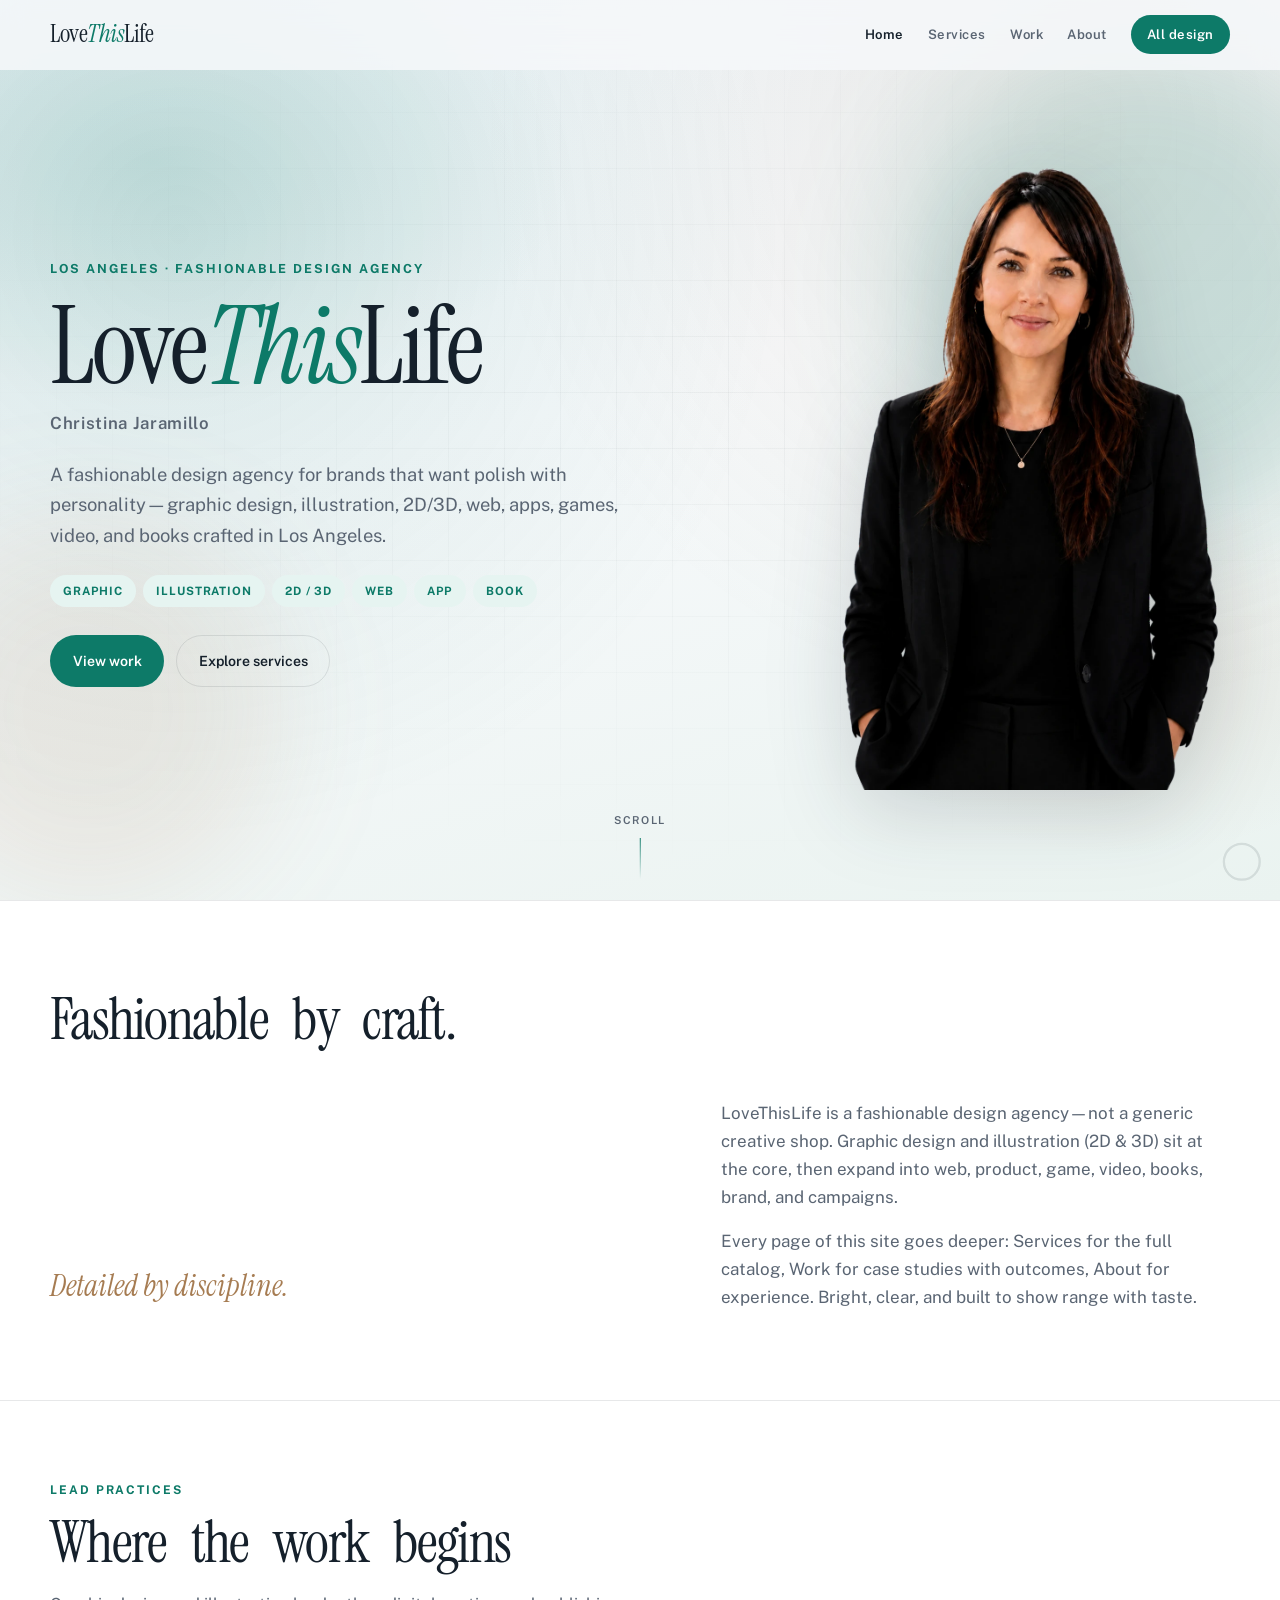
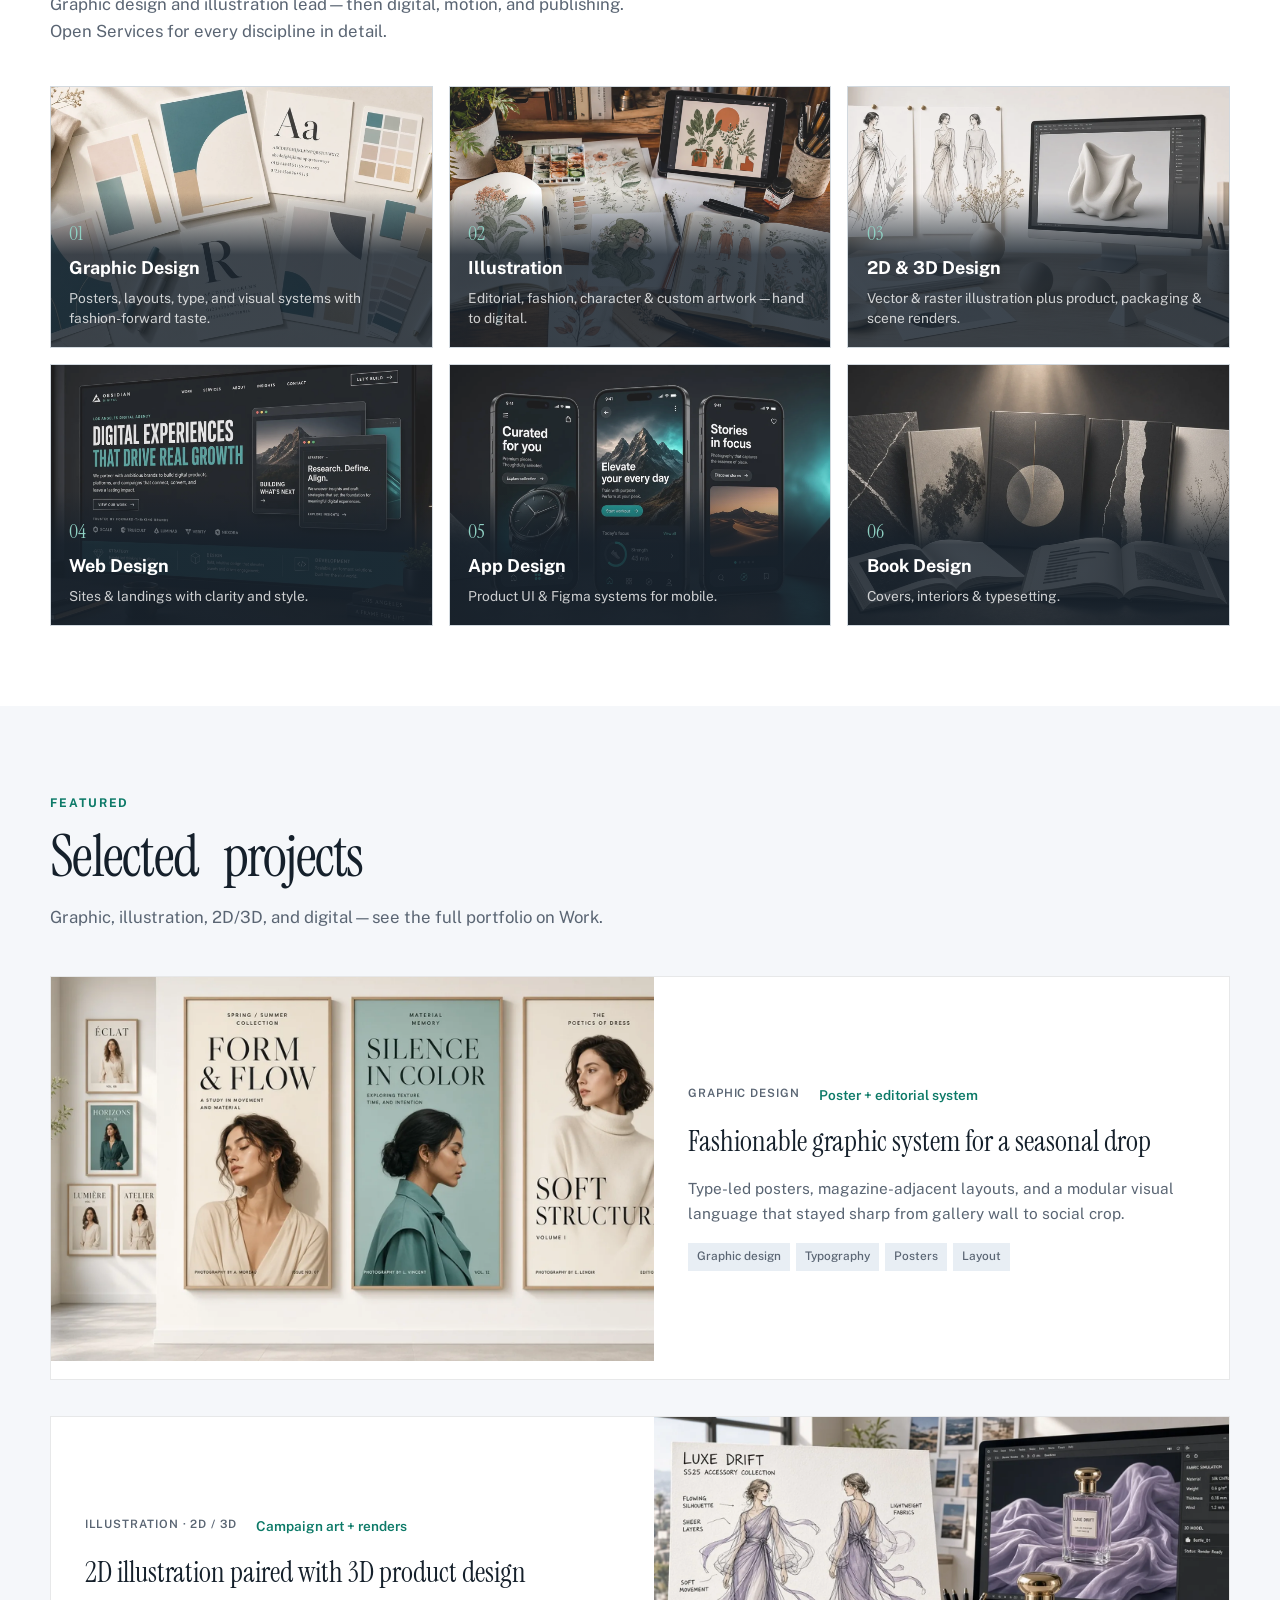
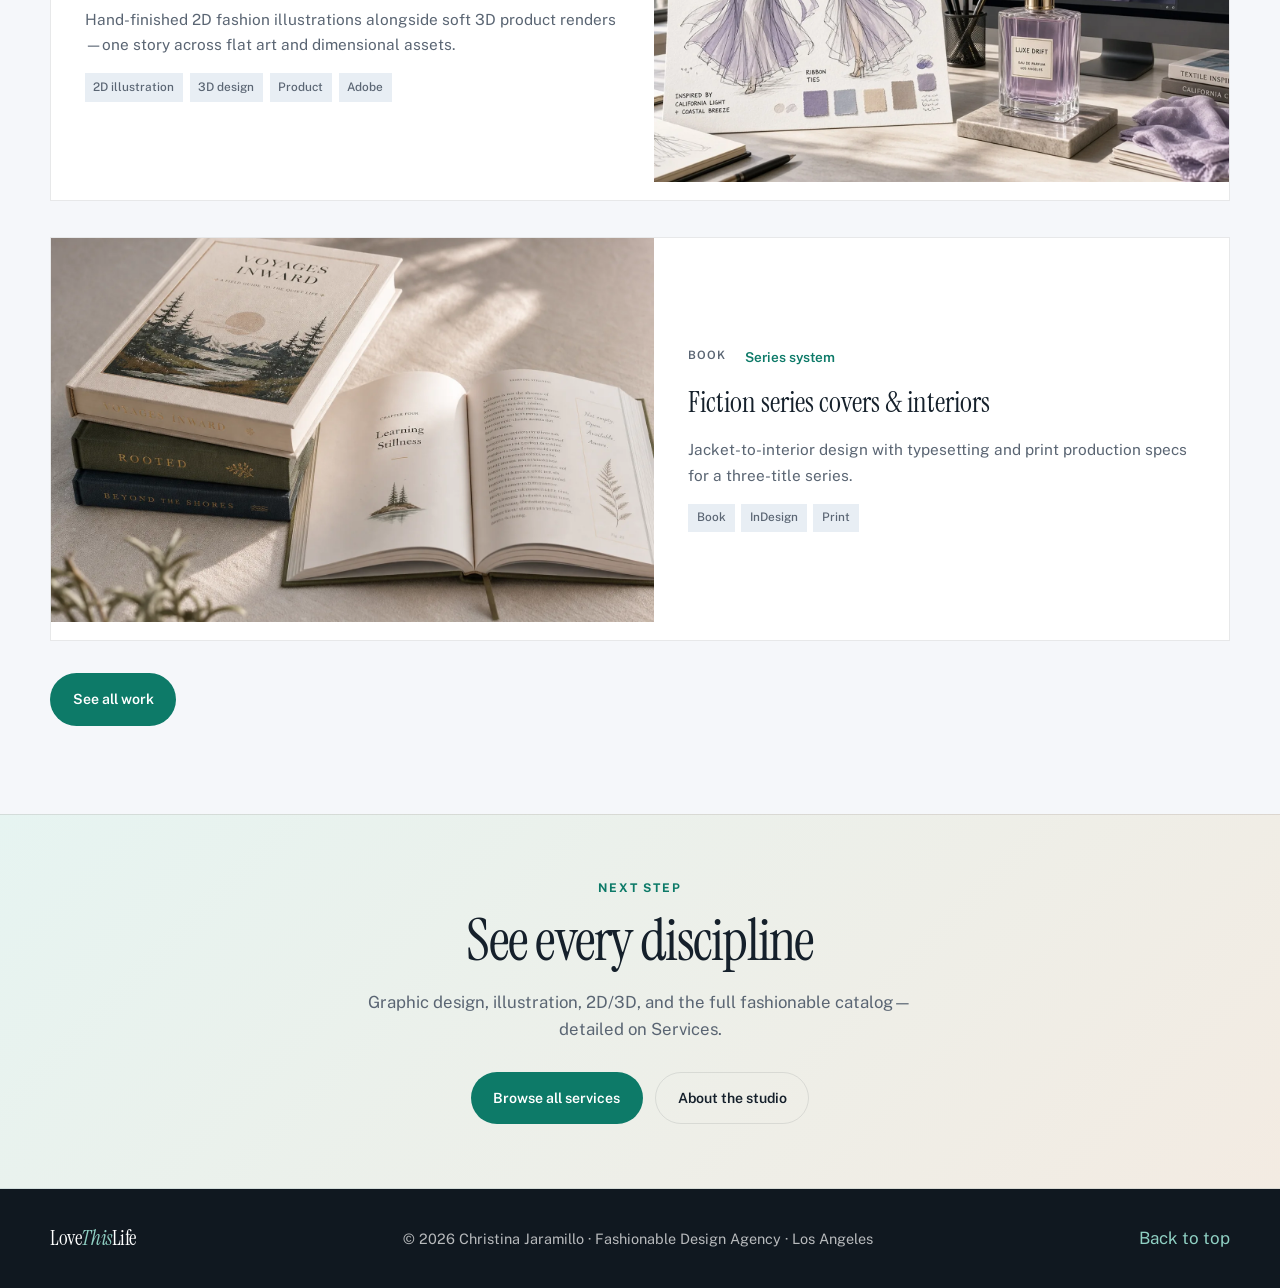
==== commit 54f5026e: "Reposition as a fashionable design agency with graphic and 2D/3D craft. Add graphic design and illus" ====
--- a/index.html
+++ b/index.html
@@ -3,8 +3,8 @@
 <head>
   <meta charset="UTF-8" />
   <meta name="viewport" content="width=device-width, initial-scale=1.0" />
-  <title>LoveThisLife — Creative Agency · Los Angeles</title>
-  <meta name="description" content="LoveThisLife is a Los Angeles creative agency for web, app, game, video, book, brand, and marketing design." />
+  <title>LoveThisLife — Fashionable Design Agency · Los Angeles</title>
+  <meta name="description" content="LoveThisLife is a fashionable design agency in Los Angeles—graphic design, illustration, 2D/3D, web, app, game, video, book, brand, and more." />
   <link rel="preconnect" href="https://fonts.googleapis.com" />
   <link rel="preconnect" href="https://fonts.gstatic.com" crossorigin />
   <link href="https://fonts.googleapis.com/css2?family=Instrument+Serif:ital@0;1&family=Public+Sans:ital,wght@0,300;0,400;0,500;0,600;0,700;1,400&display=swap" rel="stylesheet" />
@@ -57,12 +57,12 @@
       </div>
       <div class="hero-layout">
         <div class="hero-copy reveal">
-          <p class="hero-location">Los Angeles · Creative Agency</p>
+          <p class="hero-location">Los Angeles · Fashionable Design Agency</p>
           <h1 class="hero-brand">Love<span>This</span>Life</h1>
           <p class="hero-name">Christina Jaramillo</p>
-          <p class="hero-lede">A bright, senior-led design agency for every kind of visual work—web, apps, games, video, books, brand, and campaigns.</p>
+          <p class="hero-lede">A fashionable design agency for brands that want polish with personality—graphic design, illustration, 2D/3D, web, apps, games, video, and books crafted in Los Angeles.</p>
           <ul class="hero-practices">
-            <li>Web</li><li>App</li><li>Game</li><li>Video</li><li>Book</li><li>Brand</li>
+            <li>Graphic</li><li>Illustration</li><li>2D / 3D</li><li>Web</li><li>App</li><li>Book</li>
           </ul>
           <div class="hero-actions">
             <a class="btn btn--primary" href="work.html">View work</a>
@@ -70,7 +70,7 @@
           </div>
         </div>
         <figure class="hero-portrait reveal">
-          <img src="assets/christina-jaramillo-portrait.webp?v=19" alt="Christina Jaramillo" width="800" height="1200" />
+          <img src="assets/christina-jaramillo-portrait.webp?v=20" alt="Christina Jaramillo" width="800" height="1200" />
         </figure>
       </div>
       <div class="hero-scroll" aria-hidden="true">
@@ -81,50 +81,50 @@
 
     <section class="intro section">
       <div class="container intro-grid">
-        <h2 class="section-title kinetic reveal" data-kinetic>Design without limits.</h2>
-        <p class="intro-sub reveal">One agency. Every medium.</p>
+        <h2 class="section-title kinetic reveal" data-kinetic>Fashionable by craft.</h2>
+        <p class="intro-sub reveal">Detailed by discipline.</p>
         <div class="intro-copy reveal">
-          <p>LoveThisLife is built as a multi-page creative house—not a single skills list. From product screens to printed books and motion titles, every practice gets real depth.</p>
-          <p>Browse services for the full catalog, work for case studies, and about for experience—bright, clear, and ready for clients.</p>
+          <p>LoveThisLife is a fashionable design agency—not a generic creative shop. Graphic design and illustration (2D &amp; 3D) sit at the core, then expand into web, product, game, video, books, brand, and campaigns.</p>
+          <p>Every page of this site goes deeper: Services for the full catalog, Work for case studies with outcomes, About for experience. Bright, clear, and built to show range with taste.</p>
         </div>
       </div>
     </section>
 
     <section class="pillars" aria-labelledby="home-practices">
       <div class="container">
-        <p class="eyebrow reveal">Practices</p>
-        <h2 id="home-practices" class="section-title kinetic reveal" data-kinetic>All kinds of design</h2>
-        <p class="section-lede reveal">Six lead practices—open Services for the complete catalog including print, social, packaging, and more.</p>
+        <p class="eyebrow reveal">Lead practices</p>
+        <h2 id="home-practices" class="section-title kinetic reveal" data-kinetic>Where the work begins</h2>
+        <p class="section-lede reveal">Graphic design and illustration lead—then digital, motion, and publishing. Open Services for every discipline in detail.</p>
         <div class="pillars-grid">
+          <article class="pillar reveal">
+            <a class="pillar-link" href="services.html#graphic">Graphic Design</a>
+            <img src="assets/solution-graphic-design.webp" alt="" loading="lazy" />
+            <div class="pillar__copy"><span class="pillar__num">01</span><h3>Graphic Design</h3><p>Posters, layouts, type, and visual systems with fashion-forward taste.</p></div>
+          </article>
+          <article class="pillar reveal">
+            <a class="pillar-link" href="services.html#illustration">Illustration</a>
+            <img src="assets/solution-illustration.webp" alt="" loading="lazy" />
+            <div class="pillar__copy"><span class="pillar__num">02</span><h3>Illustration</h3><p>Editorial, fashion, character &amp; custom artwork—hand to digital.</p></div>
+          </article>
+          <article class="pillar reveal">
+            <a class="pillar-link" href="services.html#design-2d-3d">2D / 3D Design</a>
+            <img src="assets/solution-2d-3d-design.webp" alt="" loading="lazy" />
+            <div class="pillar__copy"><span class="pillar__num">03</span><h3>2D &amp; 3D Design</h3><p>Vector &amp; raster illustration plus product, packaging &amp; scene renders.</p></div>
+          </article>
           <article class="pillar reveal">
             <a class="pillar-link" href="services.html#web">Web Design</a>
             <img src="assets/solution-web-design.webp" alt="" loading="lazy" />
-            <div class="pillar__copy"><span class="pillar__num">01</span><h3>Web Design</h3><p>Sites &amp; landing systems built to convert.</p></div>
+            <div class="pillar__copy"><span class="pillar__num">04</span><h3>Web Design</h3><p>Sites &amp; landings with clarity and style.</p></div>
           </article>
           <article class="pillar reveal">
             <a class="pillar-link" href="services.html#app">App Design</a>
             <img src="assets/solution-app-design.webp" alt="" loading="lazy" />
-            <div class="pillar__copy"><span class="pillar__num">02</span><h3>App Design</h3><p>Product UI &amp; Figma systems for mobile.</p></div>
-          </article>
-          <article class="pillar reveal">
-            <a class="pillar-link" href="services.html#game">Game Design</a>
-            <img src="assets/solution-game-agency.webp" alt="" loading="lazy" />
-            <div class="pillar__copy"><span class="pillar__num">03</span><h3>Game Design</h3><p>HUD, menus, icons &amp; playable visuals.</p></div>
-          </article>
-          <article class="pillar reveal">
-            <a class="pillar-link" href="services.html#video">Video Design</a>
-            <img src="assets/solution-video-motion.webp" alt="" loading="lazy" />
-            <div class="pillar__copy"><span class="pillar__num">04</span><h3>Video &amp; Motion</h3><p>Titles, motion systems &amp; film craft.</p></div>
+            <div class="pillar__copy"><span class="pillar__num">05</span><h3>App Design</h3><p>Product UI &amp; Figma systems for mobile.</p></div>
           </article>
           <article class="pillar reveal">
             <a class="pillar-link" href="services.html#book">Book Design</a>
             <img src="assets/solution-book-agency.webp" alt="" loading="lazy" />
-            <div class="pillar__copy"><span class="pillar__num">05</span><h3>Book Design</h3><p>Covers, interiors &amp; typesetting.</p></div>
-          </article>
-          <article class="pillar reveal">
-            <a class="pillar-link" href="services.html#brand">Brand Design</a>
-            <img src="assets/solution-brand-identity.webp" alt="" loading="lazy" />
-            <div class="pillar__copy"><span class="pillar__num">06</span><h3>Brand &amp; More</h3><p>Identity, print, social &amp; campaigns.</p></div>
+            <div class="pillar__copy"><span class="pillar__num">06</span><h3>Book Design</h3><p>Covers, interiors &amp; typesetting.</p></div>
           </article>
         </div>
       </div>
@@ -134,24 +134,24 @@
       <div class="container">
         <p class="eyebrow reveal">Featured</p>
         <h2 class="section-title kinetic reveal" data-kinetic>Selected projects</h2>
-        <p class="section-lede reveal">A snapshot—see the full portfolio on the Work page.</p>
+        <p class="section-lede reveal">Graphic, illustration, 2D/3D, and digital—see the full portfolio on Work.</p>
         <div class="projects">
           <article class="project reveal">
-            <figure class="project-media"><img src="assets/project-studio-web.webp" alt="Website design" loading="lazy" /></figure>
+            <figure class="project-media"><img src="assets/project-graphic-campaign.webp" alt="Graphic design poster campaign" loading="lazy" /></figure>
             <div class="project-body">
-              <div class="work-meta"><span class="work-tag">Web</span><span class="work-result">+55% conversion</span></div>
-              <h3>Agency-grade website &amp; landing system</h3>
-              <p>Marketing site and conversion landings with modular sections and responsive craft.</p>
-              <ul class="work-stack"><li>Web</li><li>Figma</li><li>Landing</li></ul>
+              <div class="work-meta"><span class="work-tag">Graphic Design</span><span class="work-result">Poster + editorial system</span></div>
+              <h3>Fashionable graphic system for a seasonal drop</h3>
+              <p>Type-led posters, magazine-adjacent layouts, and a modular visual language that stayed sharp from gallery wall to social crop.</p>
+              <ul class="work-stack"><li>Graphic design</li><li>Typography</li><li>Posters</li><li>Layout</li></ul>
             </div>
           </article>
           <article class="project reveal">
-            <figure class="project-media"><img src="assets/project-video-titles.webp" alt="Video title design" loading="lazy" /></figure>
+            <figure class="project-media"><img src="assets/project-illustration-3d.webp" alt="2D illustration and 3D design" loading="lazy" /></figure>
             <div class="project-body">
-              <div class="work-meta"><span class="work-tag">Video</span><span class="work-result">Title system</span></div>
-              <h3>Motion titles for a brand film</h3>
-              <p>Openers, lower thirds, and social cutdowns from one cinematic motion language.</p>
-              <ul class="work-stack"><li>Video</li><li>Motion</li><li>Titles</li></ul>
+              <div class="work-meta"><span class="work-tag">Illustration · 2D / 3D</span><span class="work-result">Campaign art + renders</span></div>
+              <h3>2D illustration paired with 3D product design</h3>
+              <p>Hand-finished 2D fashion illustrations alongside soft 3D product renders—one story across flat art and dimensional assets.</p>
+              <ul class="work-stack"><li>2D illustration</li><li>3D design</li><li>Product</li><li>Adobe</li></ul>
             </div>
           </article>
           <article class="project reveal">
@@ -159,7 +159,7 @@
             <div class="project-body">
               <div class="work-meta"><span class="work-tag">Book</span><span class="work-result">Series system</span></div>
               <h3>Fiction series covers &amp; interiors</h3>
-              <p>Jacket-to-interior design with typesetting and print production specs.</p>
+              <p>Jacket-to-interior design with typesetting and print production specs for a three-title series.</p>
               <ul class="work-stack"><li>Book</li><li>InDesign</li><li>Print</li></ul>
             </div>
           </article>
@@ -173,11 +173,11 @@
     <section class="cta-band">
       <div class="container">
         <p class="eyebrow">Next step</p>
-        <h2 class="section-title">Need the full design menu?</h2>
-        <p class="section-lede">Services lists every practice—web through packaging, social, and decks.</p>
+        <h2 class="section-title">See every discipline</h2>
+        <p class="section-lede">Graphic design, illustration, 2D/3D, and the full fashionable catalog—detailed on Services.</p>
         <div class="hero-actions">
           <a class="btn btn--primary" href="services.html">Browse all services</a>
-          <a class="btn btn--ghost" href="about.html">Meet the founder</a>
+          <a class="btn btn--ghost" href="about.html">About the studio</a>
         </div>
       </div>
     </section>
@@ -186,7 +186,7 @@
   <footer class="site-footer">
     <div class="container footer-inner">
       <span class="logo-word logo-word--footer">Love<span>This</span>Life</span>
-      <p>© <span id="year"></span> Christina Jaramillo · Los Angeles</p>
+      <p>© <span id="year"></span> Christina Jaramillo · Fashionable Design Agency · Los Angeles</p>
       <a href="#top">Back to top</a>
     </div>
   </footer>
--- a/styles.css
+++ b/styles.css
@@ -1,4 +1,4 @@
-/* LoveThisLife — bright multi-page creative agency */
+/* LoveThisLife — fashionable design agency (bright multi-page) */
 
 :root {
   --ink: #15202b;
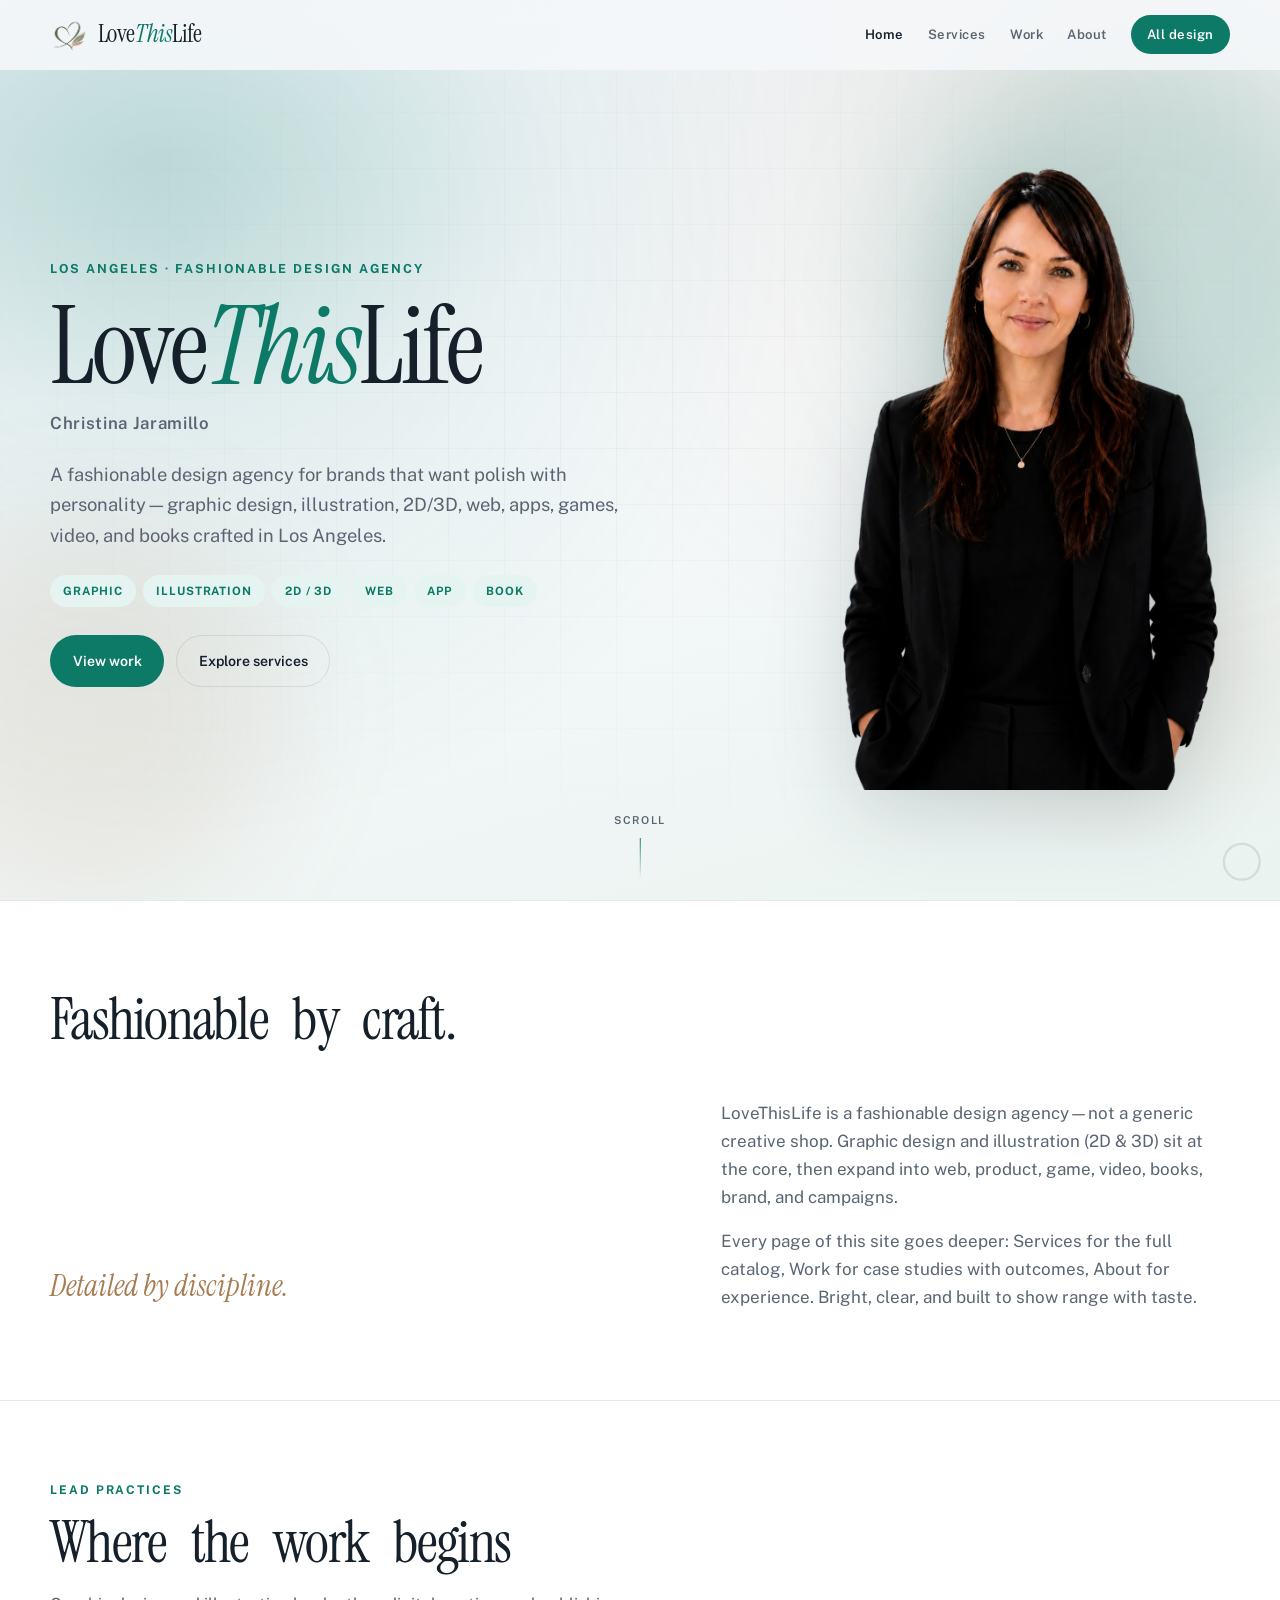
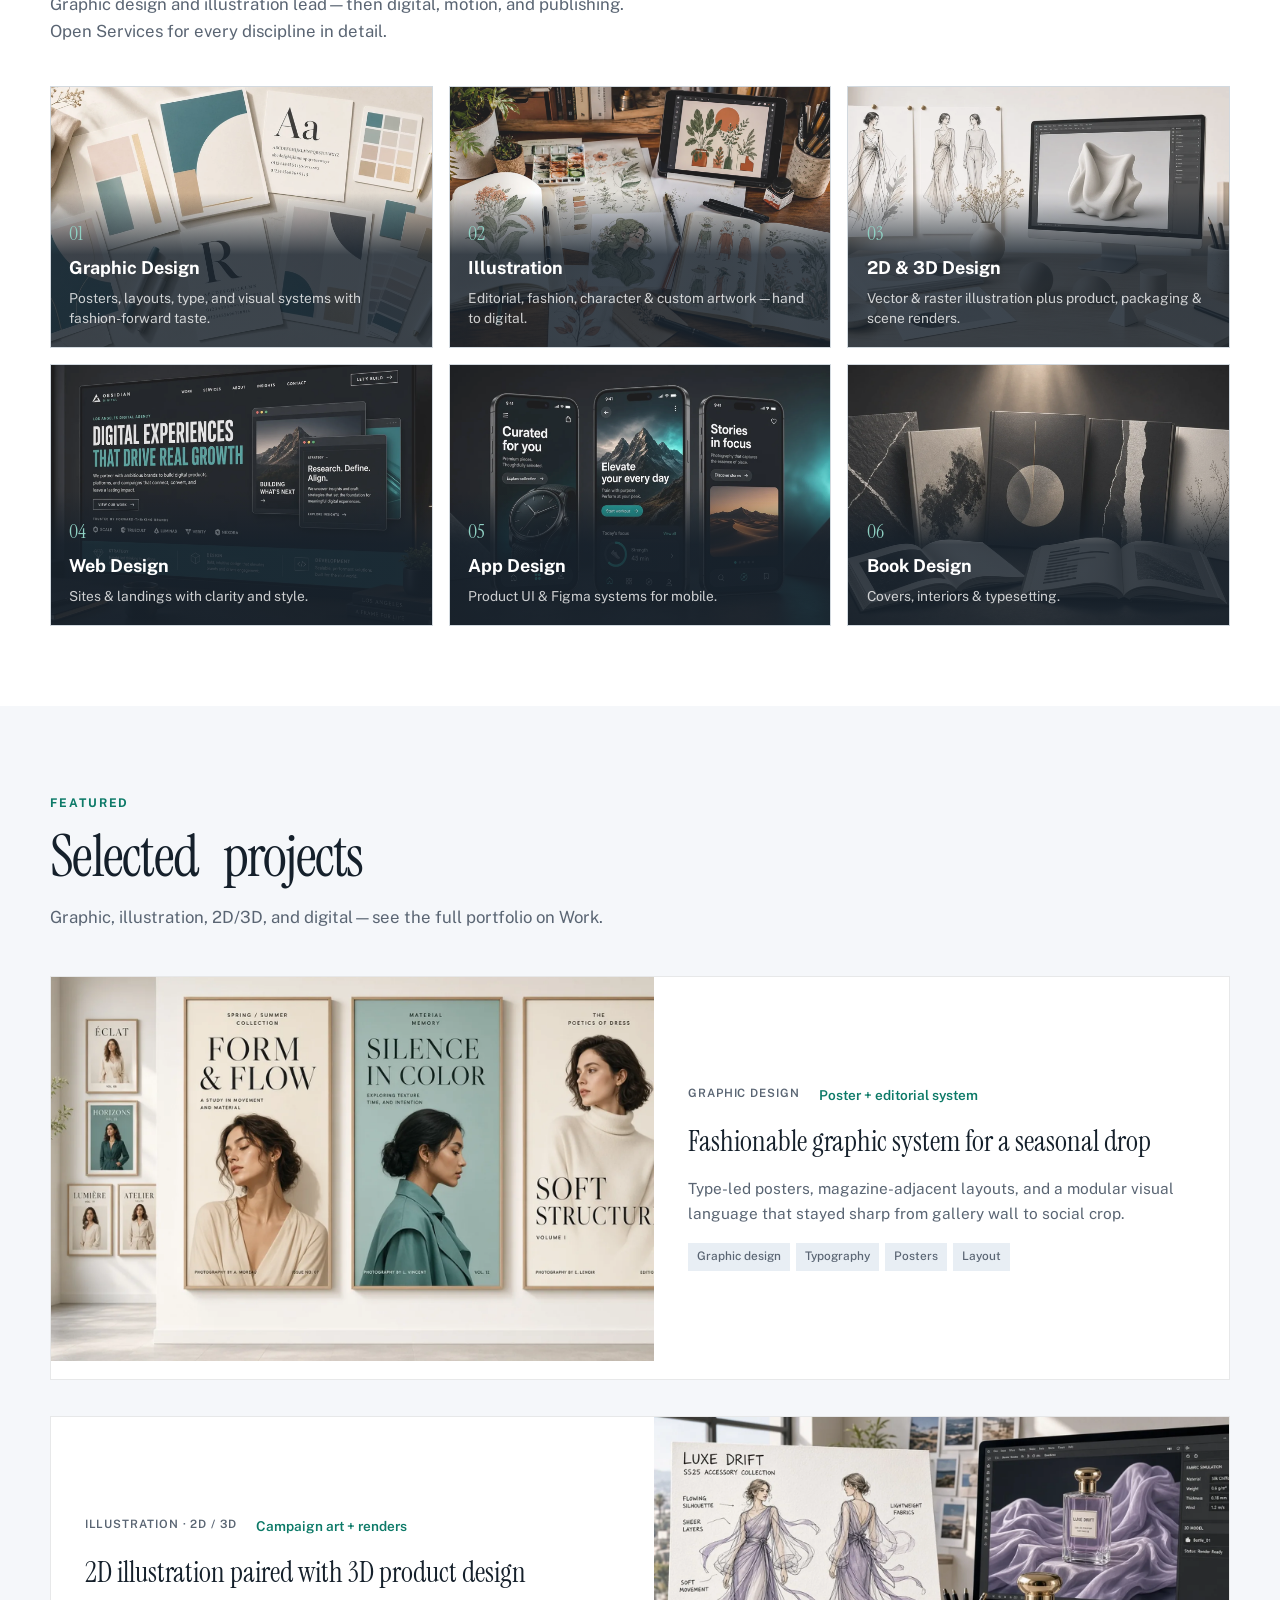
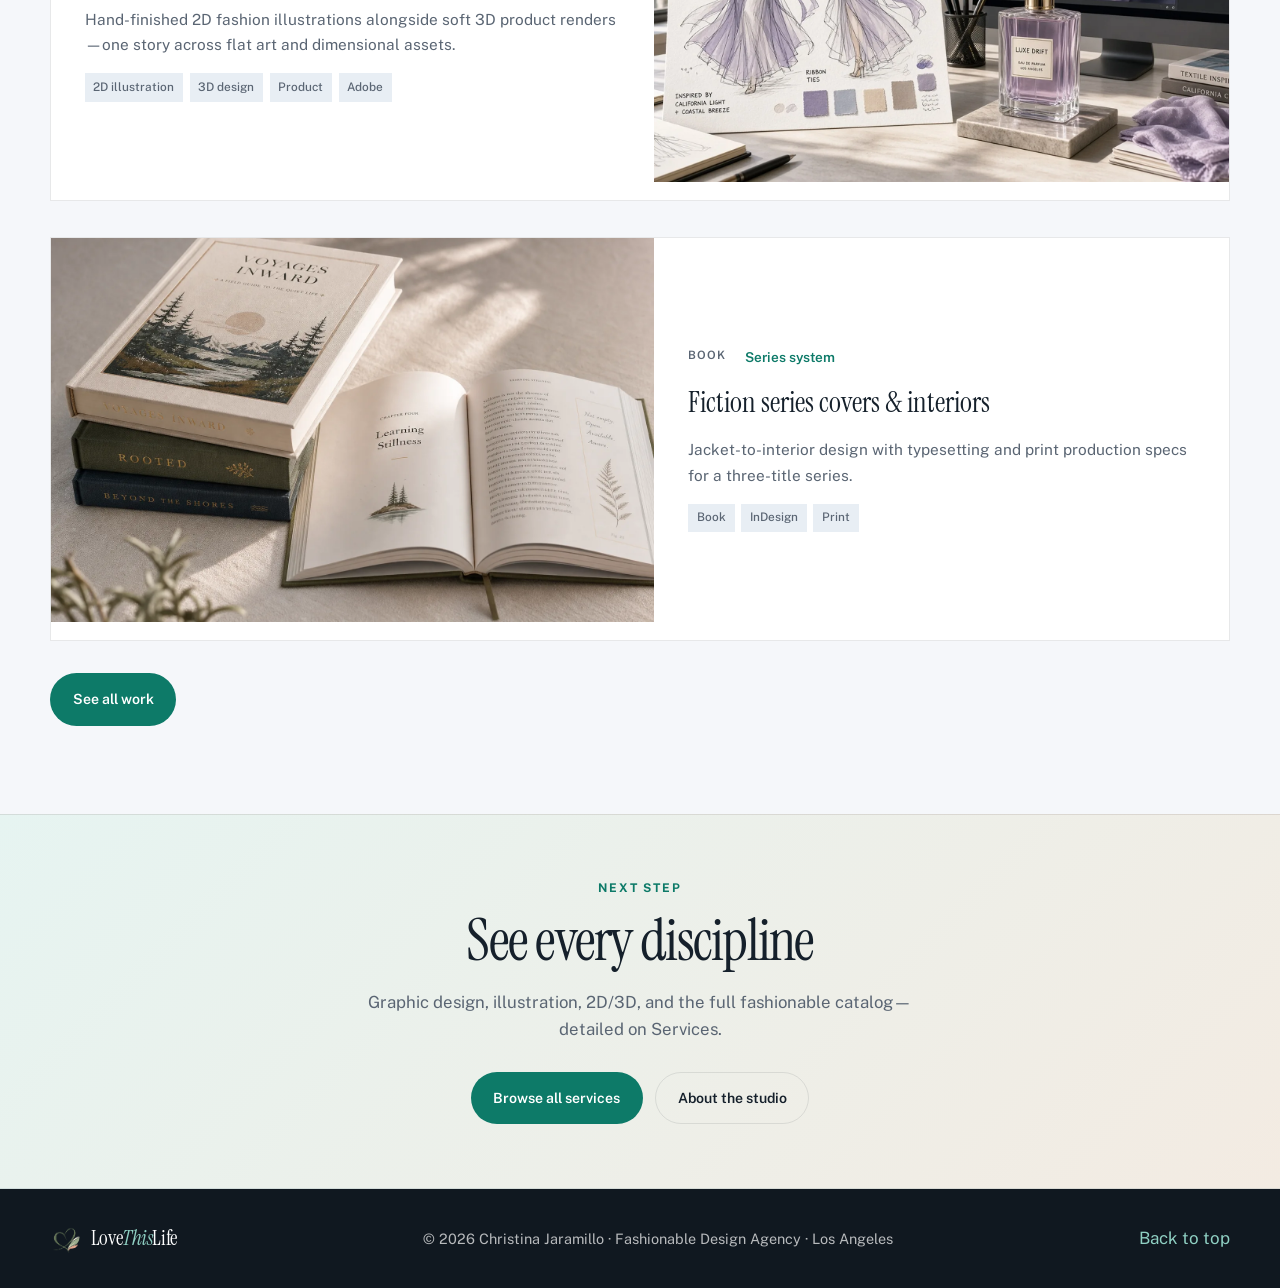
==== commit fab260bf: "Add LoveThisLife logo to header, footer, and favicon. Wire logo.png into the bright multi-page site " ====
--- a/index.html
+++ b/index.html
@@ -8,9 +8,10 @@
   <link rel="preconnect" href="https://fonts.googleapis.com" />
   <link rel="preconnect" href="https://fonts.gstatic.com" crossorigin />
   <link href="https://fonts.googleapis.com/css2?family=Instrument+Serif:ital@0;1&family=Public+Sans:ital,wght@0,300;0,400;0,500;0,600;0,700;1,400&display=swap" rel="stylesheet" />
+  <link rel="icon" href="assets/logo.png" type="image/png" />
   <link rel="icon" href="assets/favicon.svg" type="image/svg+xml" />
   <link rel="icon" href="assets/favicon.ico" sizes="any" />
-  <link rel="apple-touch-icon" href="assets/apple-touch-icon.webp" />
+  <link rel="apple-touch-icon" href="assets/logo.png" />
   <link rel="stylesheet" href="styles.css" />
 </head>
 <body>
@@ -26,6 +27,7 @@
   <header class="site-header" id="top">
     <div class="header-inner">
       <a class="logo" href="index.html" aria-label="LoveThisLife home">
+        <img class="logo-mark" src="assets/logo.png" alt="" width="64" height="64" />
         <span class="logo-word">Love<span>This</span>Life</span>
       </a>
       <nav class="nav" aria-label="Primary">
@@ -185,7 +187,10 @@
 
   <footer class="site-footer">
     <div class="container footer-inner">
-      <span class="logo-word logo-word--footer">Love<span>This</span>Life</span>
+      <div class="logo--footer">
+        <img class="logo-mark" src="assets/logo.png" alt="" width="48" height="48" />
+        <span class="logo-word logo-word--footer">Love<span>This</span>Life</span>
+      </div>
       <p>© <span id="year"></span> Christina Jaramillo · Fashionable Design Agency · Los Angeles</p>
       <a href="#top">Back to top</a>
     </div>
--- a/styles.css
+++ b/styles.css
@@ -78,6 +78,20 @@
   justify-content: space-between;
   gap: 1rem;
 }
+.logo {
+  display: inline-flex;
+  align-items: center;
+  gap: 0.65rem;
+  color: inherit;
+}
+.logo:hover { color: inherit; }
+.logo-mark {
+  width: 2.35rem;
+  height: 2.35rem;
+  object-fit: contain;
+  display: block;
+  flex-shrink: 0;
+}
 .logo-word {
   font-family: var(--font-display);
   font-size: 1.55rem;
@@ -87,6 +101,16 @@
 .logo-word span { font-style: italic; color: var(--teal); }
 .logo-word--footer { color: var(--white); font-size: 1.3rem; }
 .logo-word--footer span { color: #8fd0c3; }
+.logo--footer {
+  display: inline-flex;
+  align-items: center;
+  gap: 0.55rem;
+}
+.logo--footer .logo-mark {
+  width: 2rem;
+  height: 2rem;
+  filter: brightness(1.15);
+}
 
 .nav { display: none; gap: 1.5rem; align-items: center; }
 .nav a {
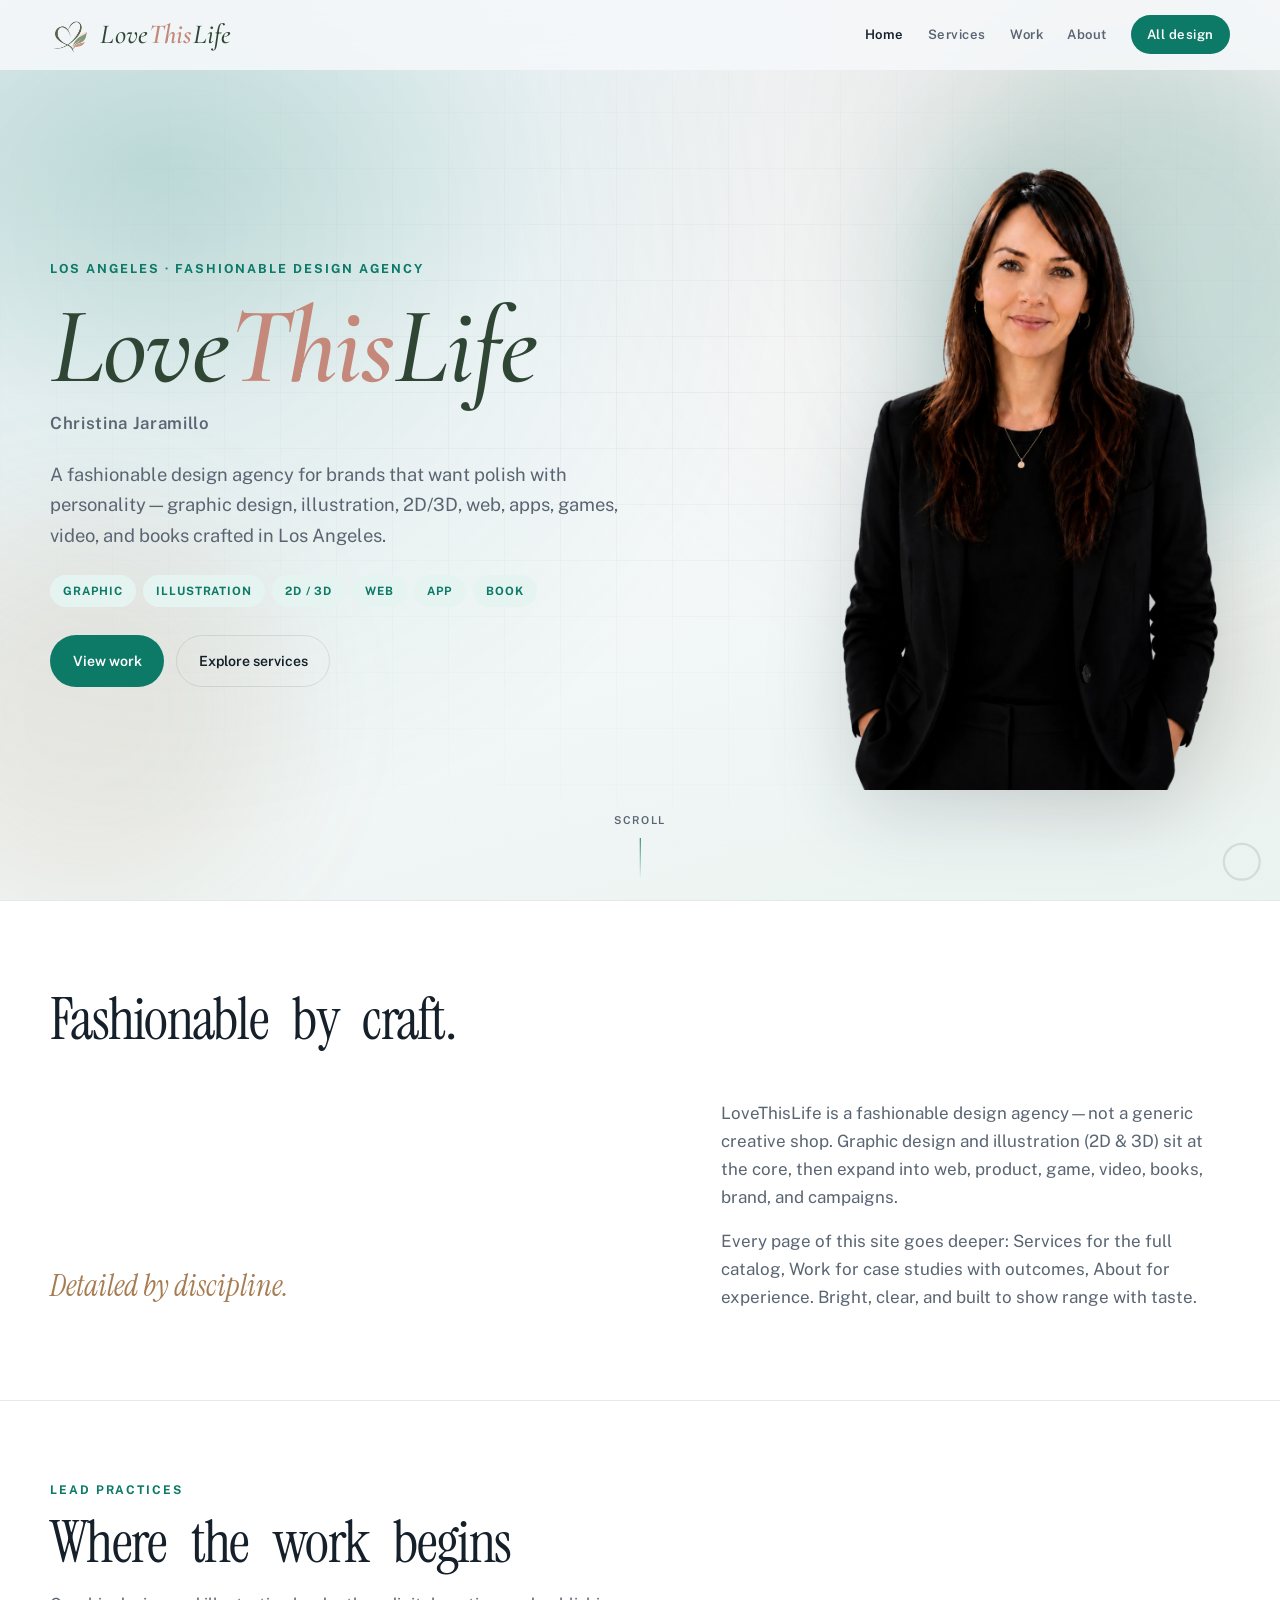
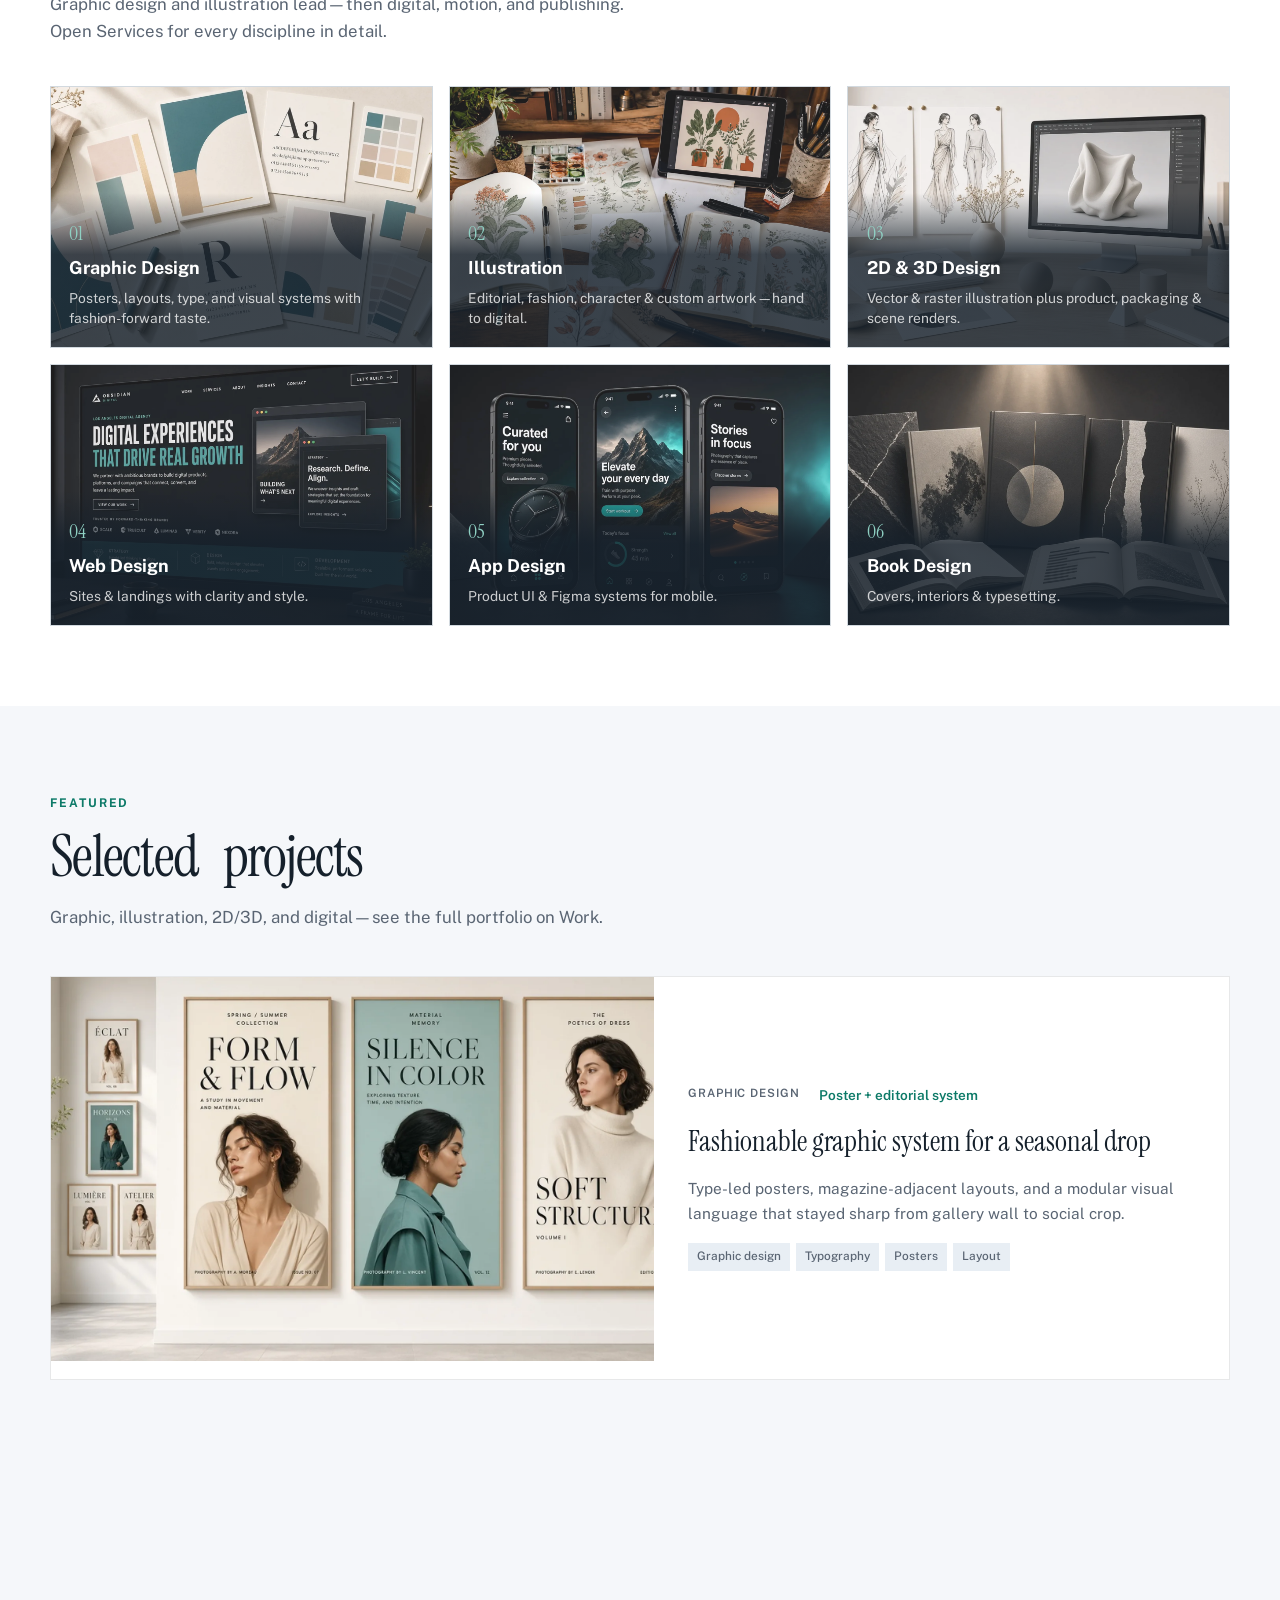
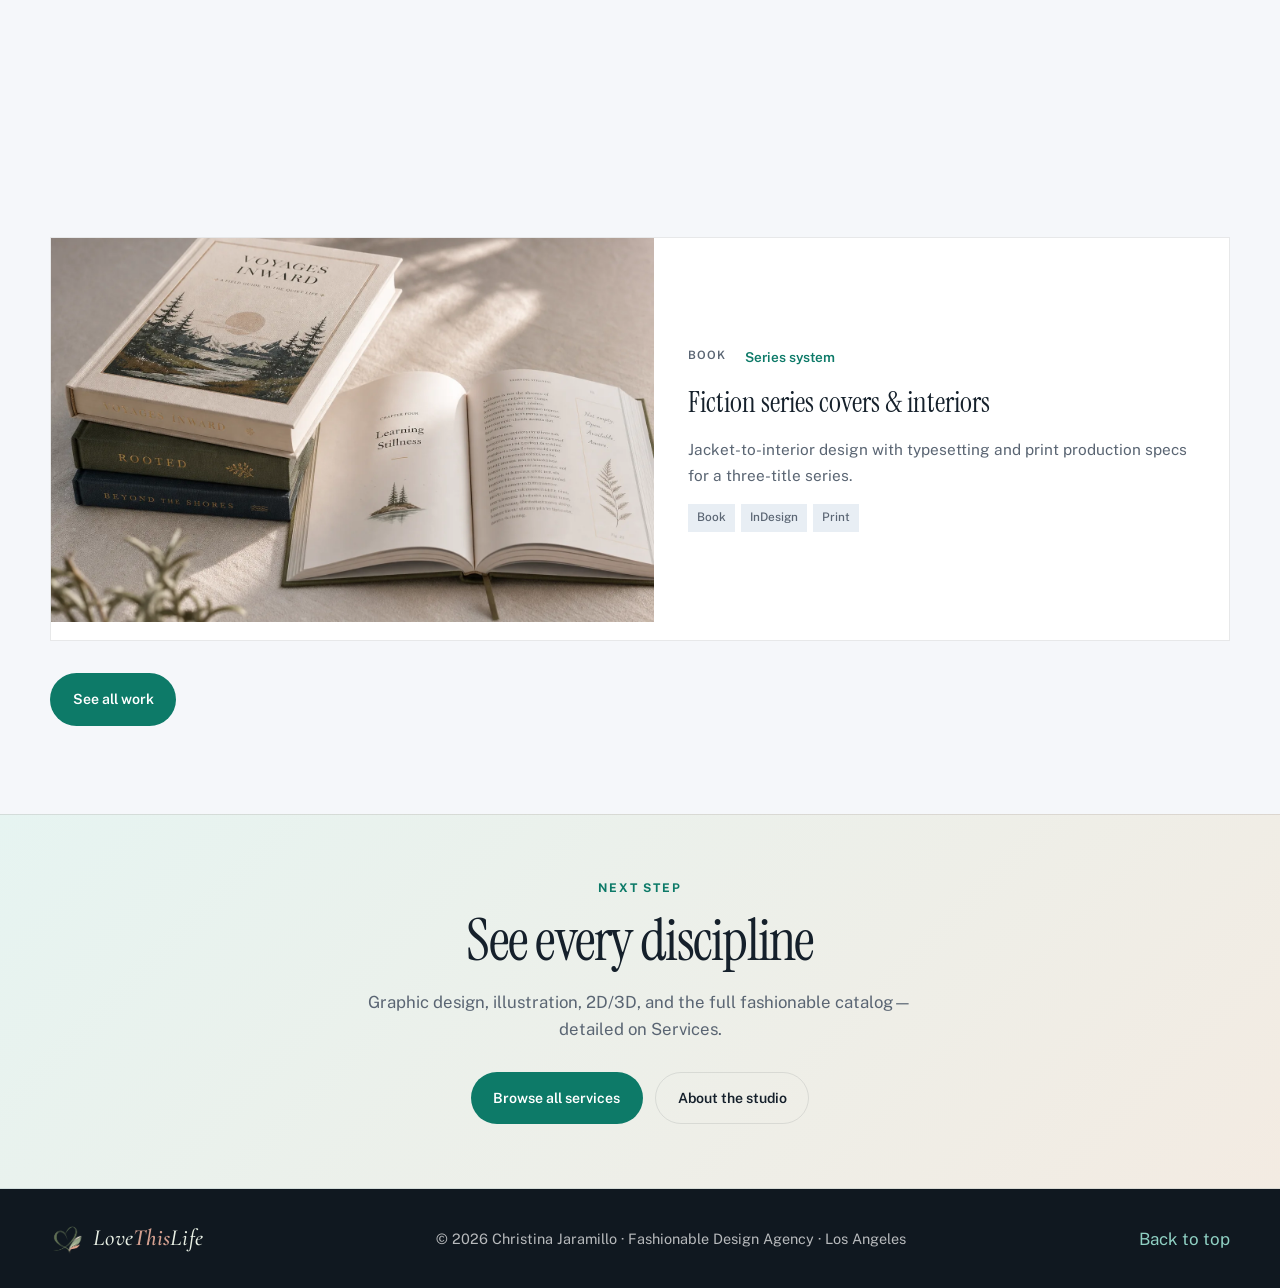
==== commit d1428075: "Match LoveThisLife wordmark typography to the logo mark. Use Cormorant Garamond with olive and rose " ====
--- a/index.html
+++ b/index.html
@@ -7,7 +7,7 @@
   <meta name="description" content="LoveThisLife is a fashionable design agency in Los Angeles—graphic design, illustration, 2D/3D, web, app, game, video, book, brand, and more." />
   <link rel="preconnect" href="https://fonts.googleapis.com" />
   <link rel="preconnect" href="https://fonts.gstatic.com" crossorigin />
-  <link href="https://fonts.googleapis.com/css2?family=Instrument+Serif:ital@0;1&family=Public+Sans:ital,wght@0,300;0,400;0,500;0,600;0,700;1,400&display=swap" rel="stylesheet" />
+  <link href="https://fonts.googleapis.com/css2?family=Cormorant+Garamond:ital,wght@0,400;0,500;0,600;0,700;1,400;1,500;1,600&family=Instrument+Serif:ital@0;1&family=Public+Sans:ital,wght@0,300;0,400;0,500;0,600;0,700;1,400&display=swap" rel="stylesheet" />
   <link rel="icon" href="assets/logo.png" type="image/png" />
   <link rel="icon" href="assets/favicon.svg" type="image/svg+xml" />
   <link rel="icon" href="assets/favicon.ico" sizes="any" />
--- a/styles.css
+++ b/styles.css
@@ -12,7 +12,11 @@
   --line: rgba(21, 32, 43, 0.1);
   --shadow: 0 18px 48px rgba(21, 32, 43, 0.08);
   --font-display: "Instrument Serif", Georgia, serif;
+  --font-logo: "Cormorant Garamond", "Times New Roman", serif;
   --font-body: "Public Sans", system-ui, sans-serif;
+  --logo-ink: #2f4635;
+  --logo-leaf: #8a9f7c;
+  --logo-rose: #c4897a;
   --max: 1180px;
   --header-h: 4.4rem;
   --ease: cubic-bezier(0.22, 1, 0.36, 1);
@@ -86,30 +90,41 @@
 }
 .logo:hover { color: inherit; }
 .logo-mark {
-  width: 2.35rem;
-  height: 2.35rem;
+  width: 2.5rem;
+  height: 2.5rem;
   object-fit: contain;
   display: block;
   flex-shrink: 0;
 }
 .logo-word {
-  font-family: var(--font-display);
-  font-size: 1.55rem;
-  letter-spacing: -0.02em;
-  color: var(--ink);
-}
-.logo-word span { font-style: italic; color: var(--teal); }
-.logo-word--footer { color: var(--white); font-size: 1.3rem; }
-.logo-word--footer span { color: #8fd0c3; }
+  font-family: var(--font-logo);
+  font-size: 1.72rem;
+  font-weight: 500;
+  font-style: italic;
+  letter-spacing: 0.01em;
+  line-height: 1;
+  color: var(--logo-ink);
+}
+.logo-word span {
+  font-style: italic;
+  font-weight: 600;
+  color: var(--logo-rose);
+}
+.logo-word--footer {
+  color: #e8efe4;
+  font-size: 1.45rem;
+  font-weight: 500;
+}
+.logo-word--footer span { color: #d4a090; }
 .logo--footer {
   display: inline-flex;
   align-items: center;
   gap: 0.55rem;
 }
 .logo--footer .logo-mark {
-  width: 2rem;
-  height: 2rem;
-  filter: brightness(1.15);
+  width: 2.15rem;
+  height: 2.15rem;
+  filter: brightness(1.12);
 }
 
 .nav { display: none; gap: 1.5rem; align-items: center; }
@@ -211,11 +226,15 @@
 }
 .hero-brand {
   margin: 0;
-  font-family: var(--font-display);
+  font-family: var(--font-logo);
   font-size: clamp(3.4rem, 11vw, 6.8rem);
-  font-weight: 400; line-height: 0.92; letter-spacing: -0.03em;
-}
-.hero-brand span { font-style: italic; color: var(--teal); }
+  font-weight: 500;
+  font-style: italic;
+  line-height: 0.92;
+  letter-spacing: -0.01em;
+  color: var(--logo-ink);
+}
+.hero-brand span { font-style: italic; font-weight: 600; color: var(--logo-rose); }
 .hero-name {
   margin: 0.9rem 0 0;
   font-size: 1.05rem; font-weight: 600;
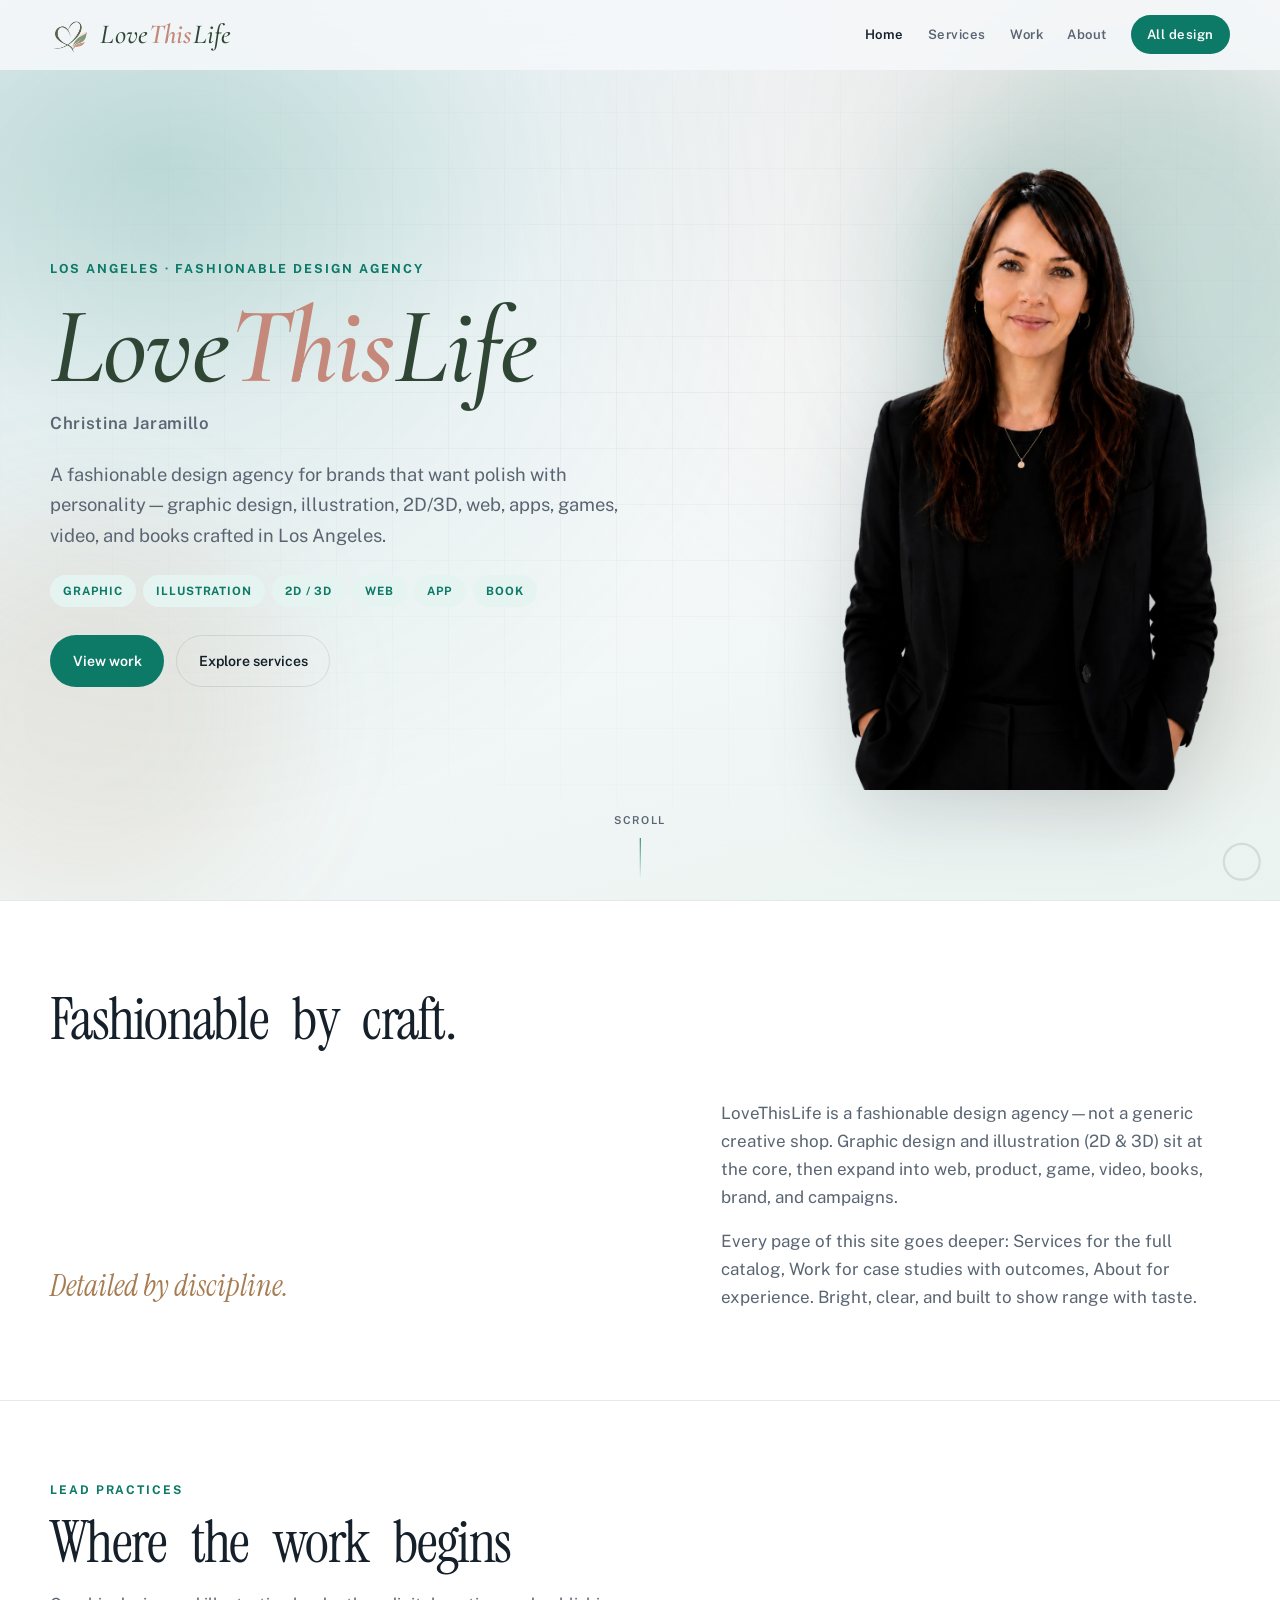
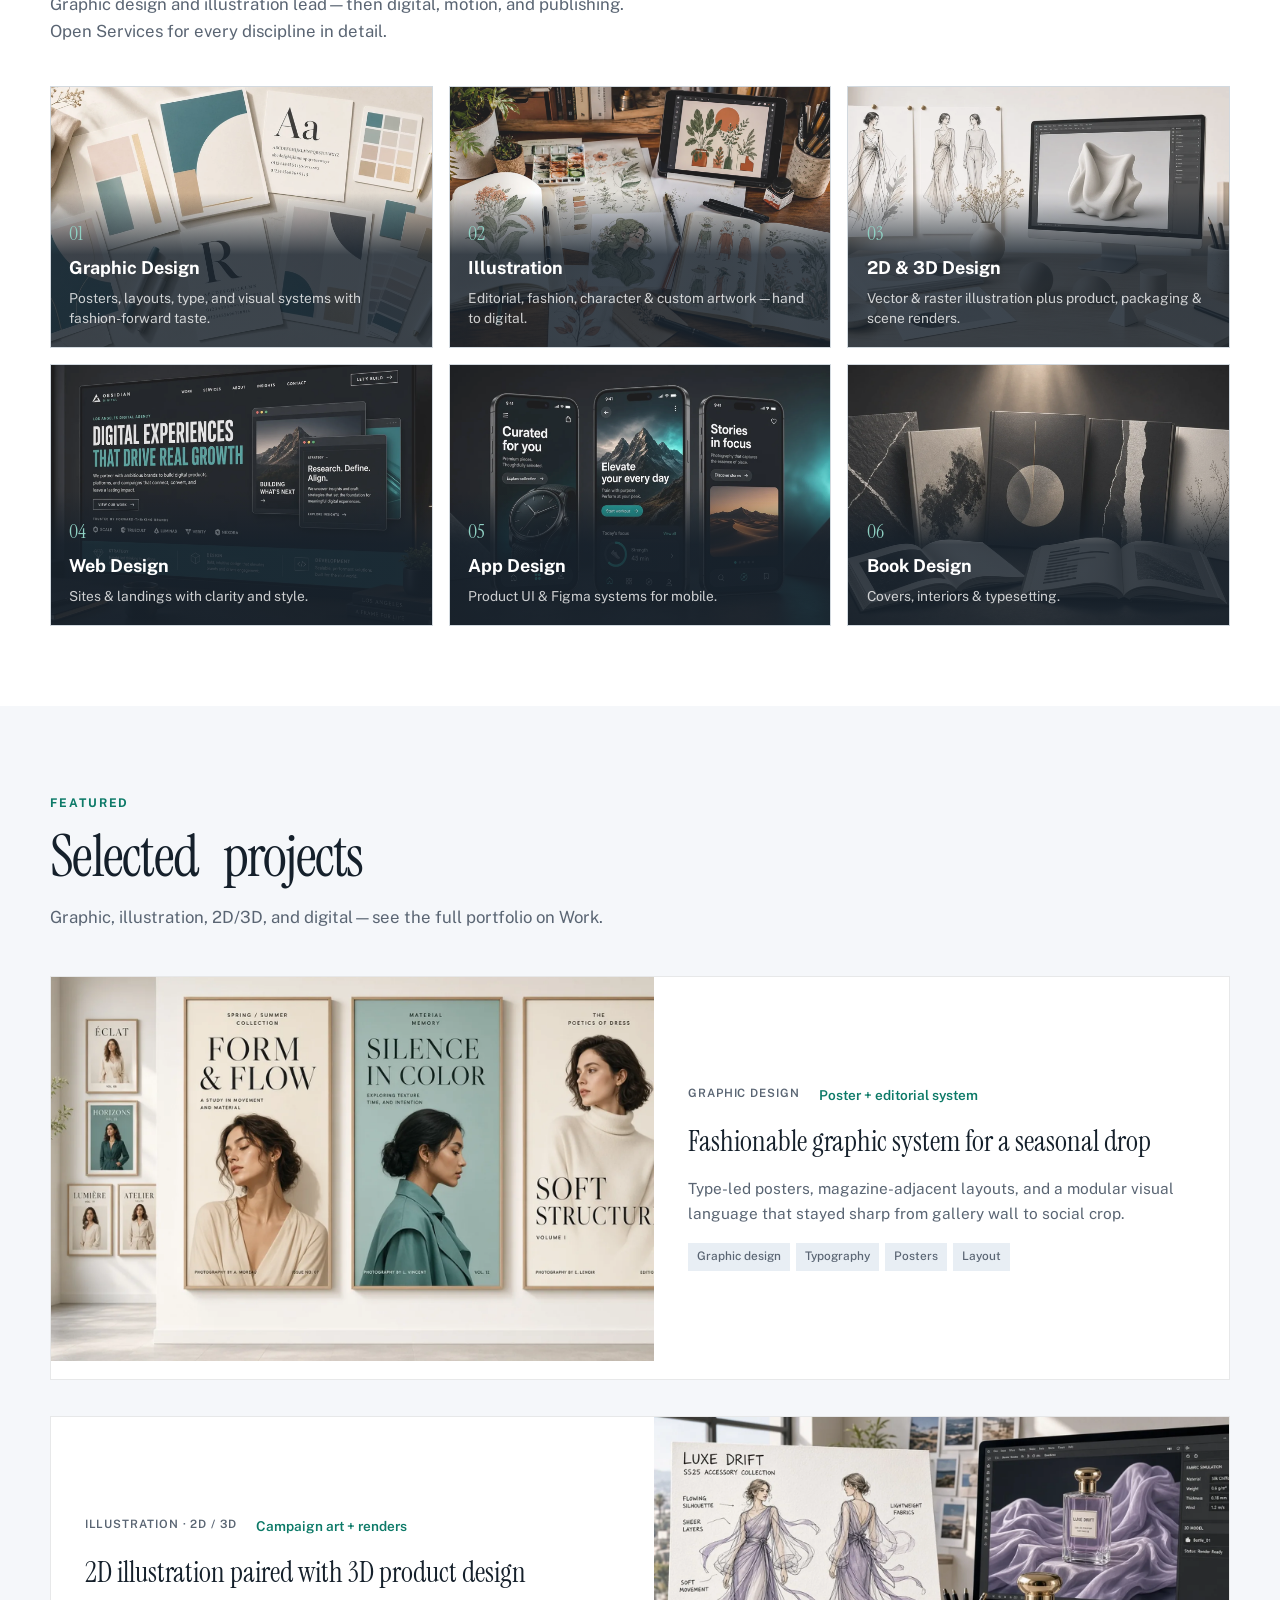
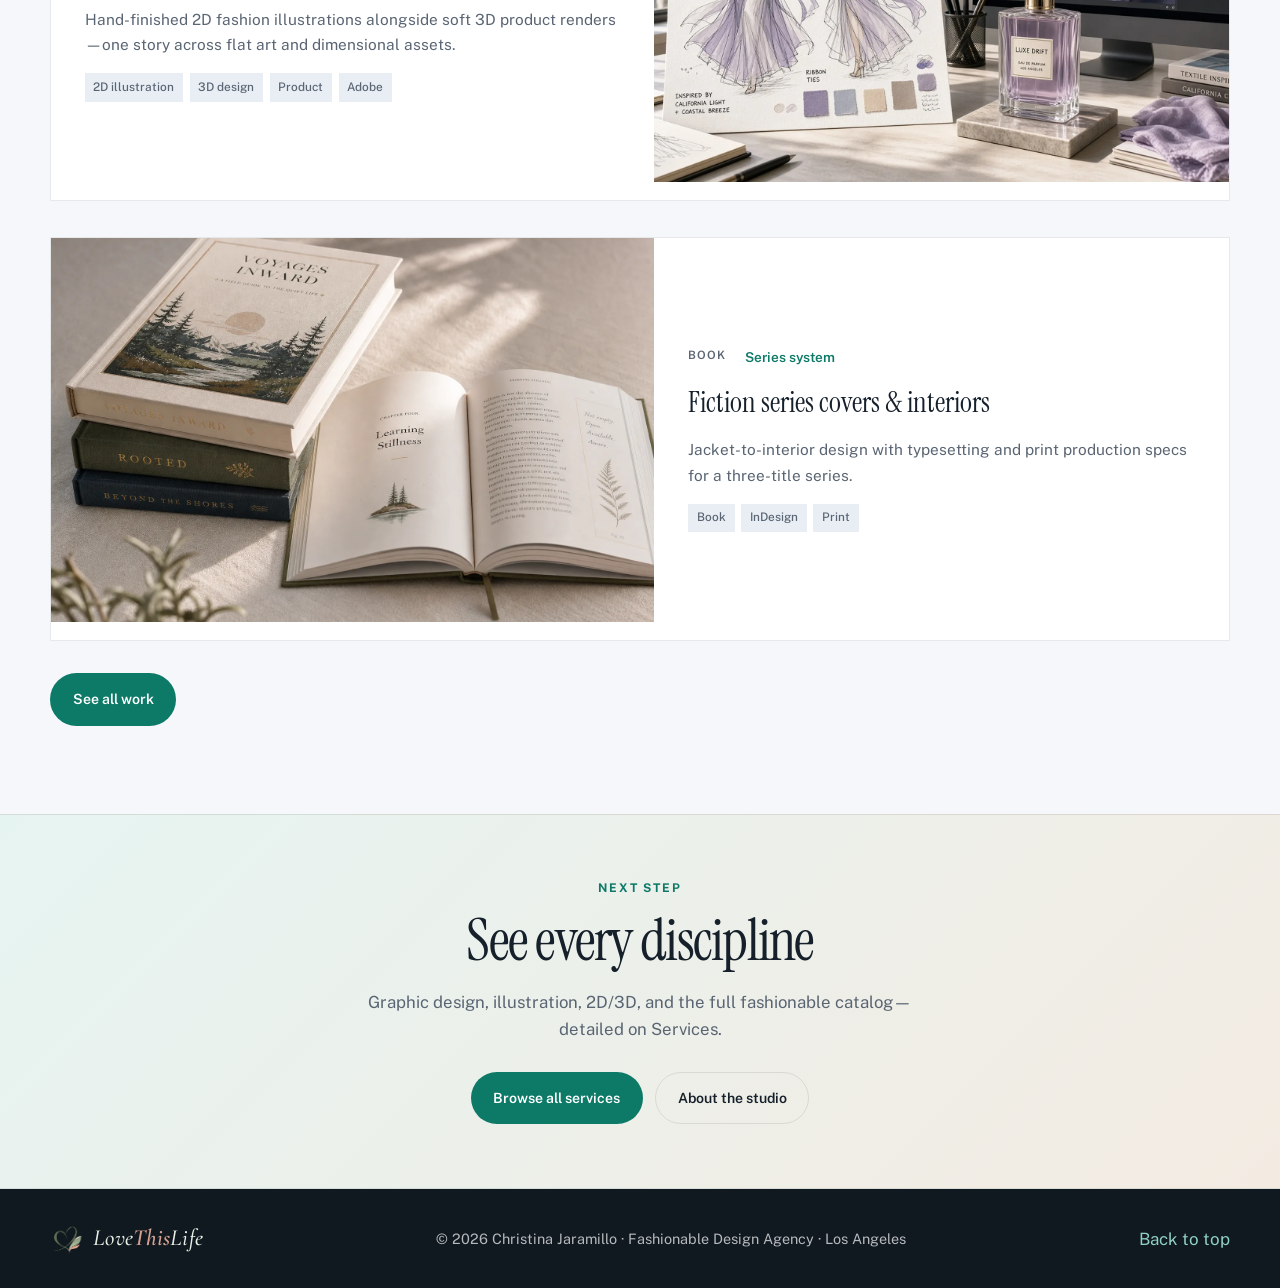
==== commit 9892b709: "Add intro video loader and logo-based favicons. Use video.mp4 for first-load splash and generate fav" ====
--- a/index.html
+++ b/index.html
@@ -8,13 +8,26 @@
   <link rel="preconnect" href="https://fonts.googleapis.com" />
   <link rel="preconnect" href="https://fonts.gstatic.com" crossorigin />
   <link href="https://fonts.googleapis.com/css2?family=Cormorant+Garamond:ital,wght@0,400;0,500;0,600;0,700;1,400;1,500;1,600&family=Instrument+Serif:ital@0;1&family=Public+Sans:ital,wght@0,300;0,400;0,500;0,600;0,700;1,400&display=swap" rel="stylesheet" />
-  <link rel="icon" href="assets/logo.png" type="image/png" />
-  <link rel="icon" href="assets/favicon.svg" type="image/svg+xml" />
   <link rel="icon" href="assets/favicon.ico" sizes="any" />
-  <link rel="apple-touch-icon" href="assets/logo.png" />
+  <link rel="icon" href="assets/favicon-32.png" type="image/png" sizes="32x32" />
+  <link rel="icon" href="assets/favicon-48.png" type="image/png" sizes="48x48" />
+  <link rel="icon" href="assets/logo.png" type="image/png" sizes="any" />
+  <link rel="apple-touch-icon" href="assets/apple-touch-icon.png" sizes="180x180" />
   <link rel="stylesheet" href="styles.css" />
 </head>
 <body>
+  <div class="intro-loader" id="intro-loader" aria-hidden="false">
+    <video
+      class="intro-loader__video"
+      src="video.mp4"
+      muted
+      playsinline
+      preload="auto"
+      aria-label="LoveThisLife intro"
+    ></video>
+    <div class="intro-loader__veil" aria-hidden="true"></div>
+    <button type="button" class="intro-loader__skip" id="intro-skip">Skip</button>
+  </div>
   <a class="skip-link" href="#main">Skip to content</a>
   <div class="progress" aria-hidden="true"><div class="progress__fill" id="progress-fill"></div></div>
   <div class="progress-radial" aria-hidden="true">
--- a/styles.css
+++ b/styles.css
@@ -596,6 +596,73 @@
 .process-steps-simple h3 { margin: 0 0 0.4rem; font-size: 1.05rem; }
 .process-steps-simple p { margin: 0; font-size: 0.9rem; color: rgba(255,255,255,0.68); }
 
+/* Intro video loader */
+.intro-loader {
+  position: fixed;
+  inset: 0;
+  z-index: 200;
+  display: grid;
+  place-items: center;
+  background: #0b0d10;
+  overflow: hidden;
+  transition: opacity 0.85s var(--ease), visibility 0.85s var(--ease);
+}
+.intro-loader.is-done {
+  opacity: 0;
+  visibility: hidden;
+  pointer-events: none;
+}
+.intro-loader__video {
+  position: absolute;
+  inset: 0;
+  width: 100%;
+  height: 100%;
+  object-fit: cover;
+  background: #0b0d10;
+}
+.intro-loader__veil {
+  position: absolute;
+  inset: 0;
+  background: linear-gradient(180deg, rgba(11,13,16,0.15), rgba(11,13,16,0.35));
+  pointer-events: none;
+}
+.intro-loader__skip {
+  position: absolute;
+  right: 1.25rem;
+  bottom: 1.25rem;
+  z-index: 2;
+  padding: 0.65rem 1.15rem;
+  border: 1px solid rgba(255,255,255,0.35);
+  background: rgba(11,13,16,0.45);
+  color: #fff;
+  font-family: var(--font-body);
+  font-size: 0.78rem;
+  font-weight: 600;
+  letter-spacing: 0.12em;
+  text-transform: uppercase;
+  cursor: pointer;
+  backdrop-filter: blur(8px);
+  transition: background 0.25s ease, border-color 0.25s ease;
+}
+.intro-loader__skip:hover {
+  background: rgba(255,255,255,0.12);
+  border-color: rgba(255,255,255,0.6);
+}
+body.is-intro {
+  overflow: hidden;
+}
+body.is-intro .site-header,
+body.is-intro .progress,
+body.is-intro .progress-radial {
+  opacity: 0;
+  pointer-events: none;
+}
+
+@media (prefers-reduced-motion: reduce) {
+  .intro-loader { display: none !important; }
+  body.is-intro { overflow: auto; }
+}
+
 /* Footer */
 .site-footer {
   background: #101820; color: rgba(255,255,255,0.7);
